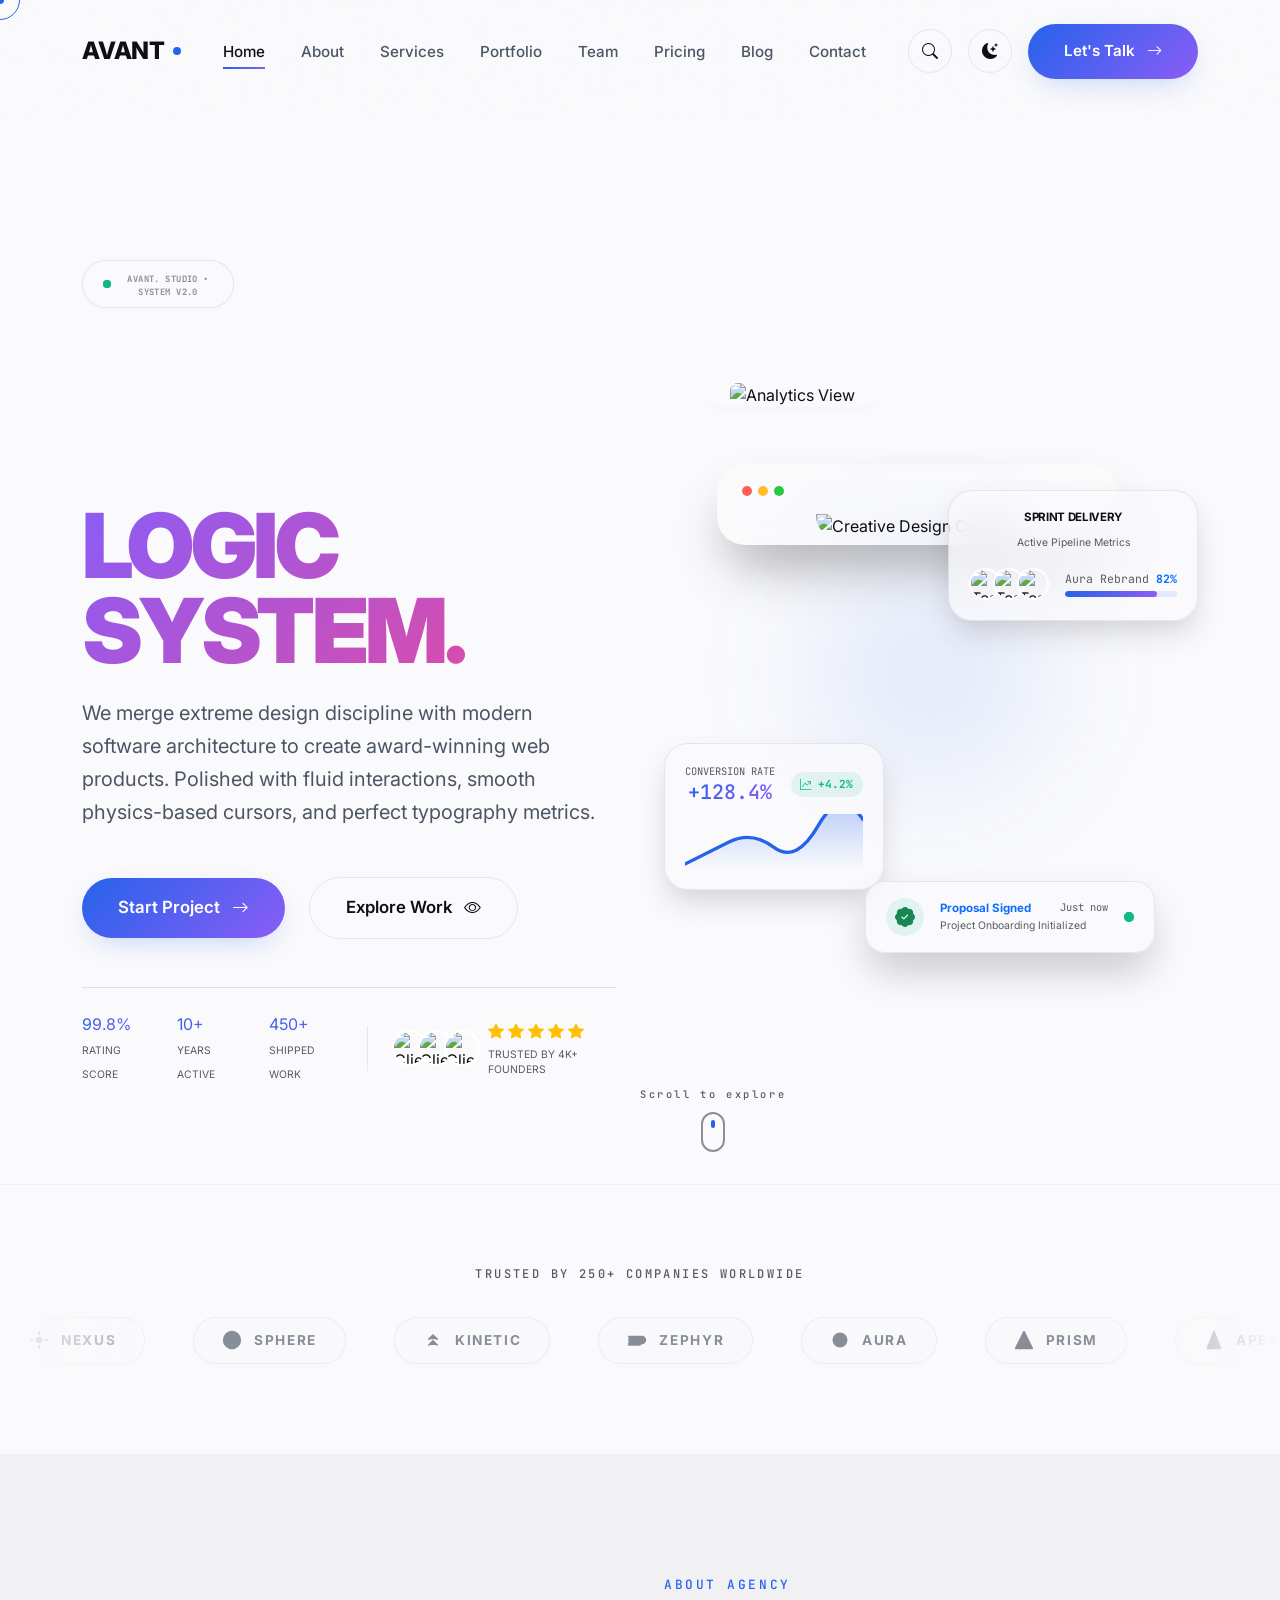
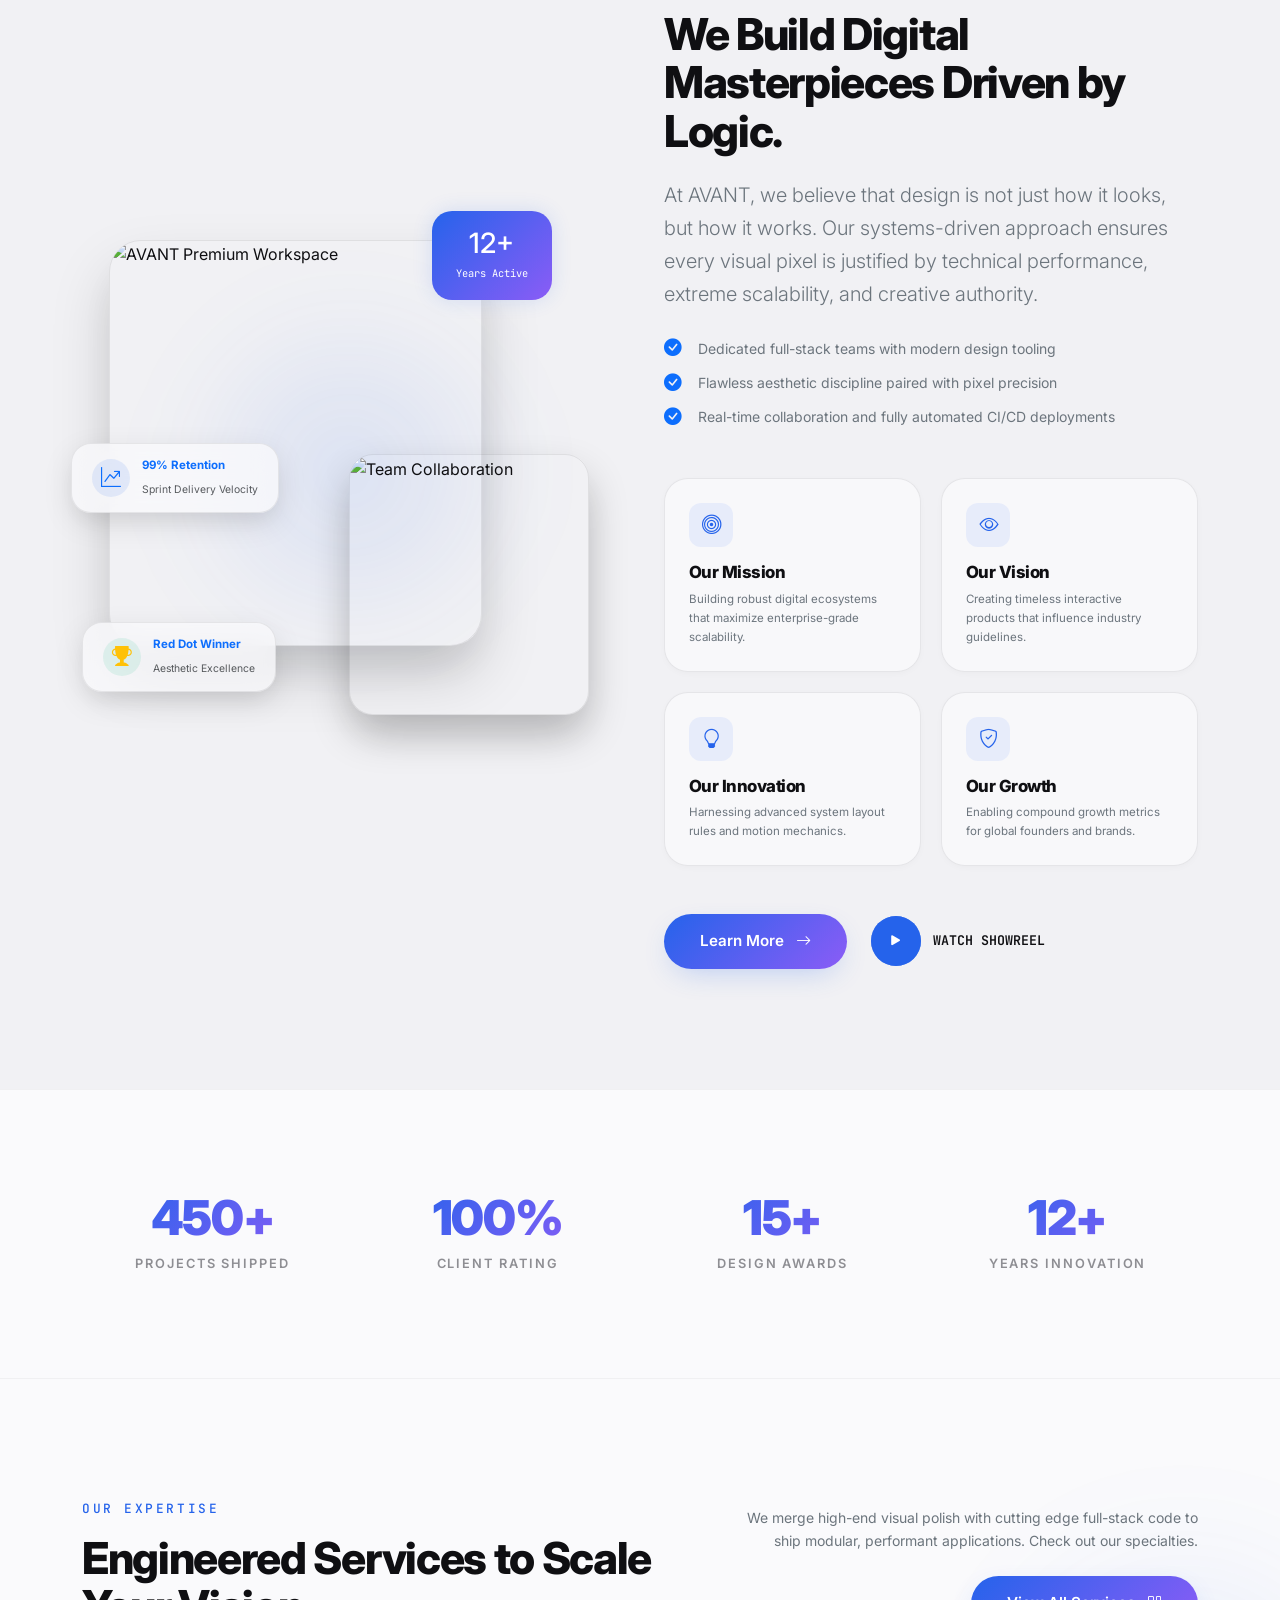
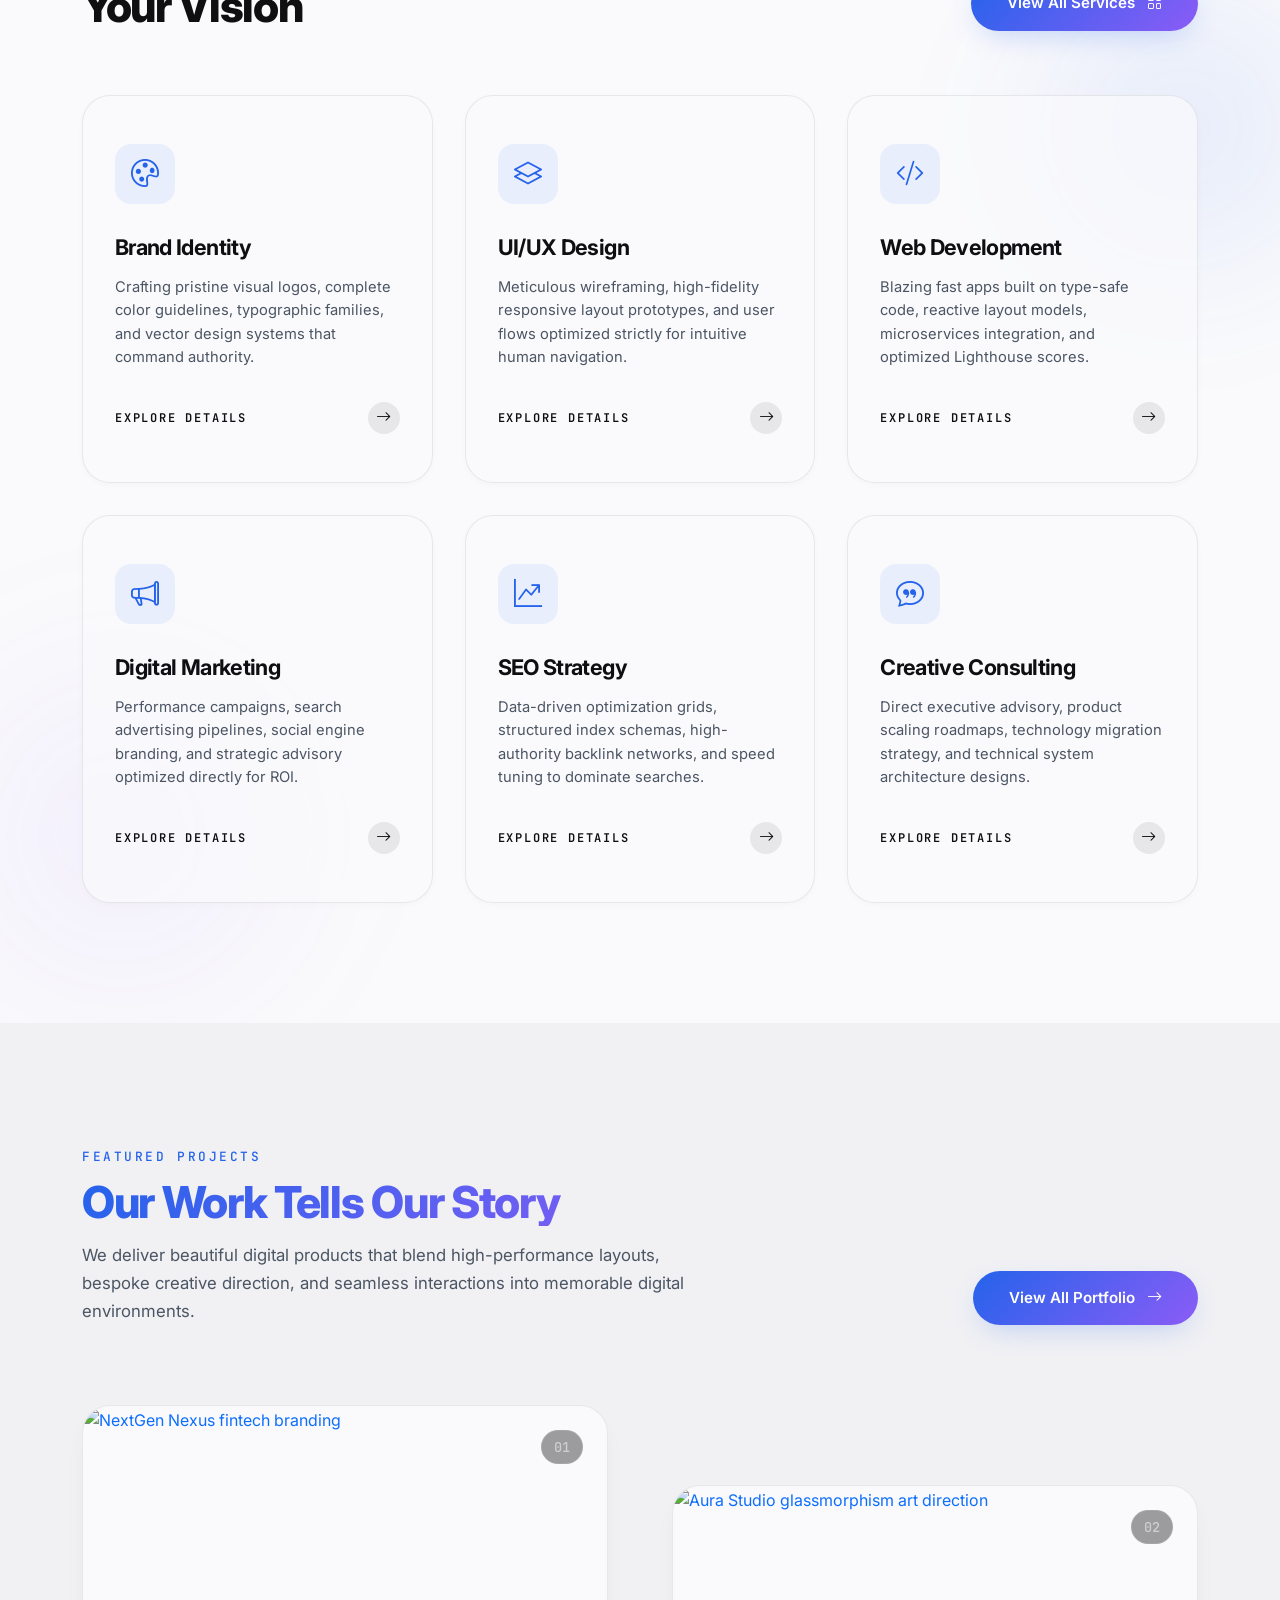
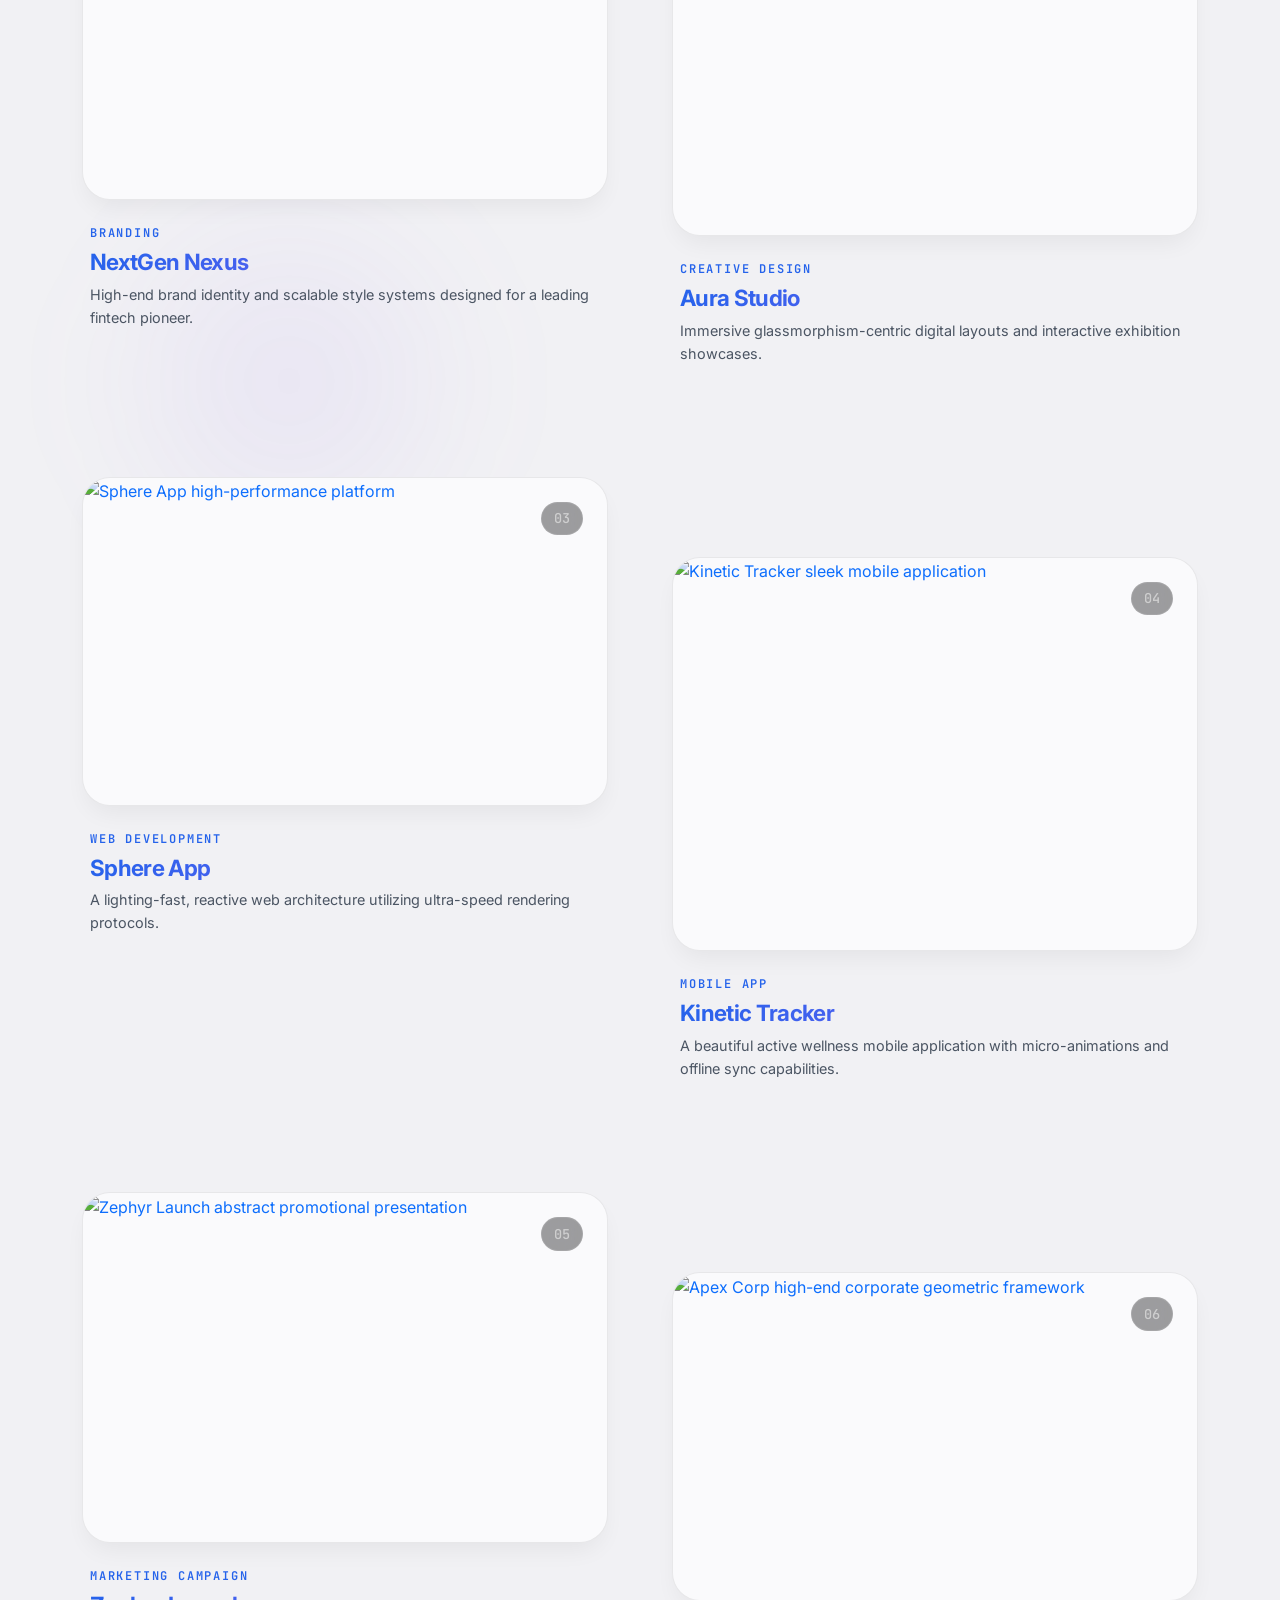
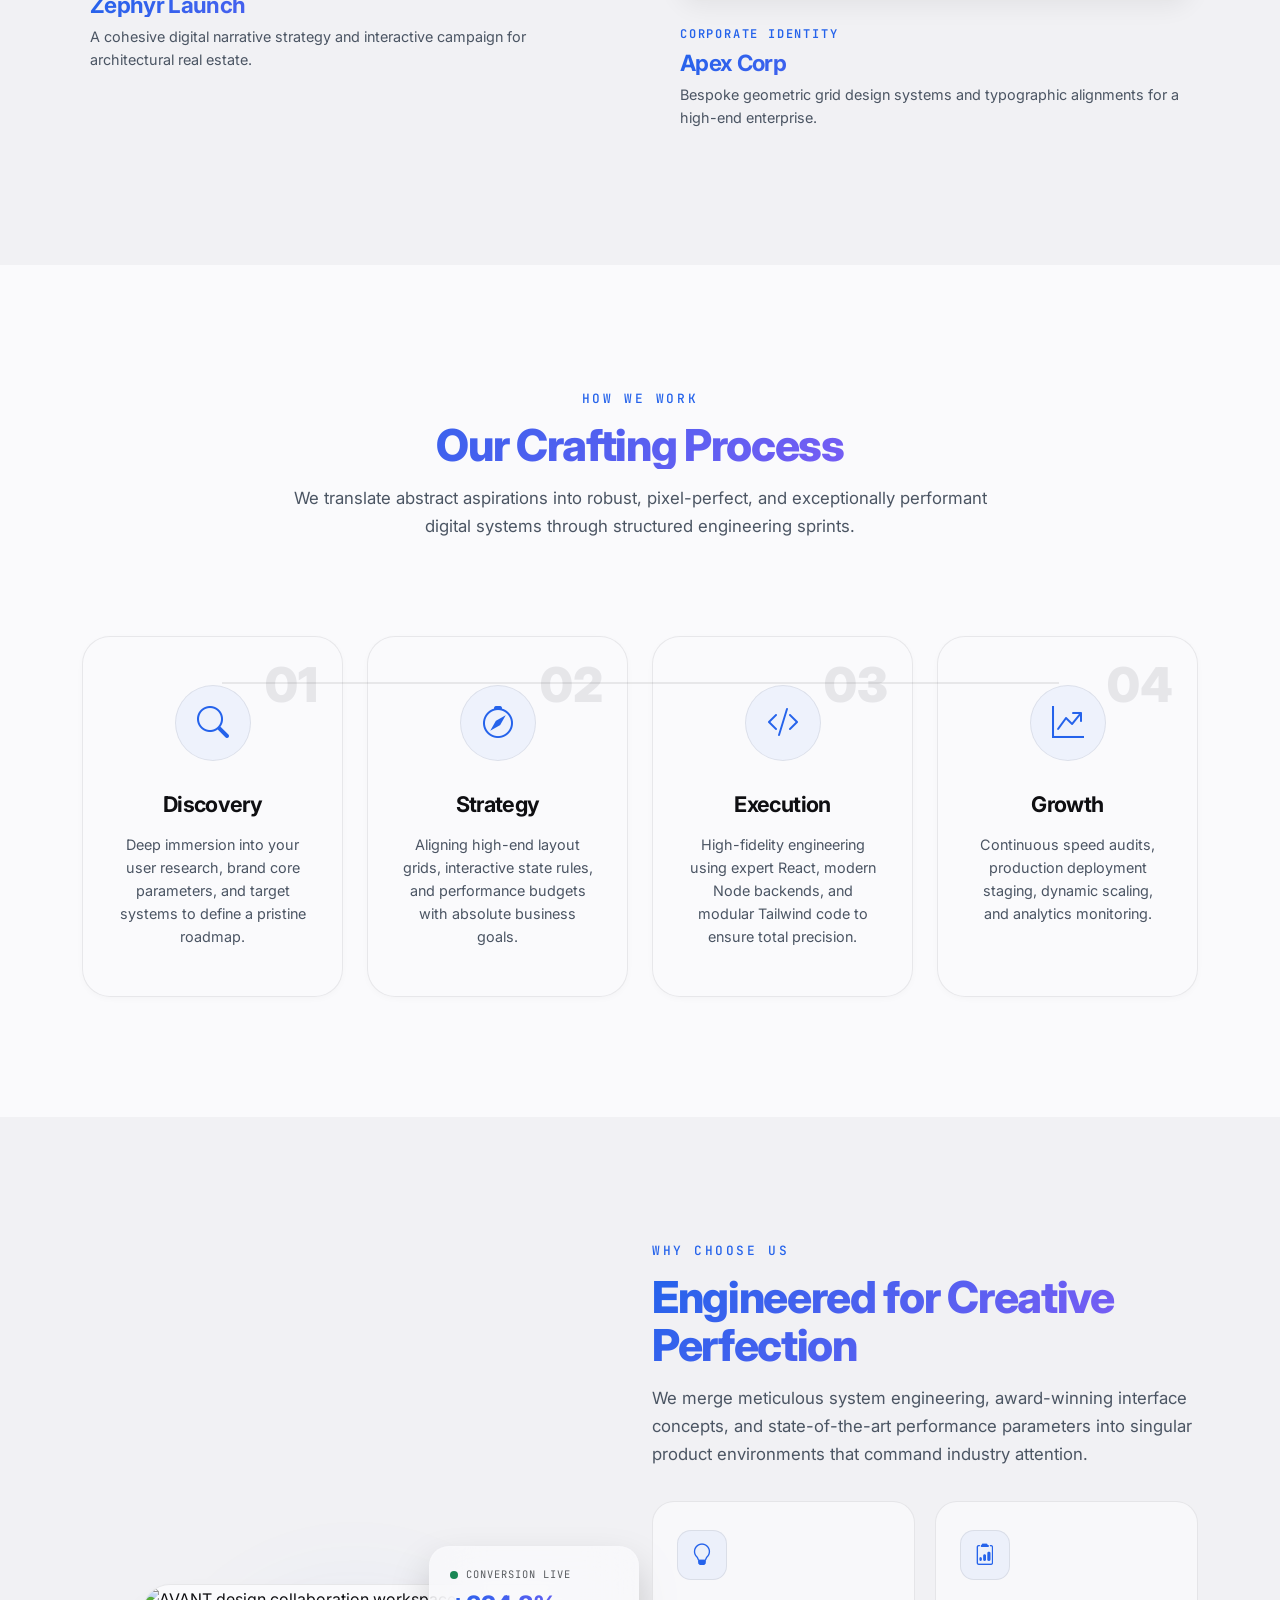
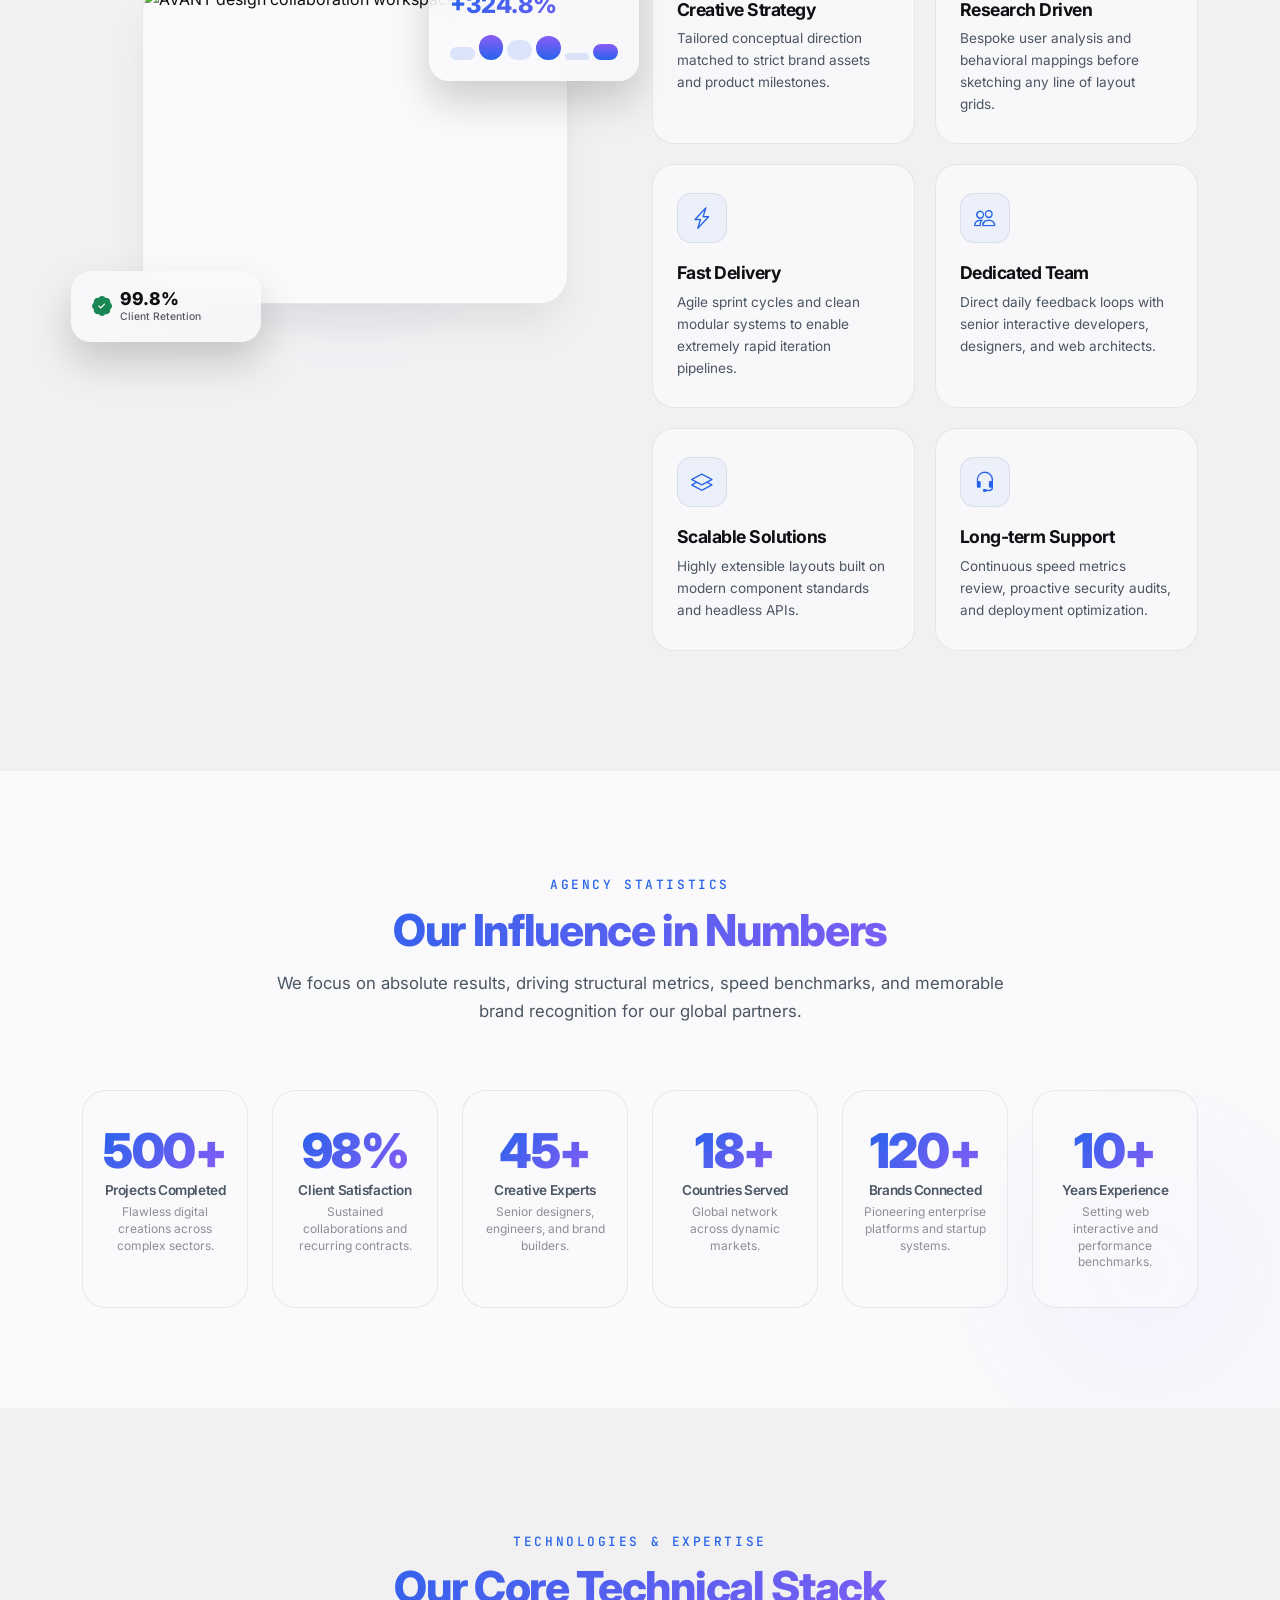
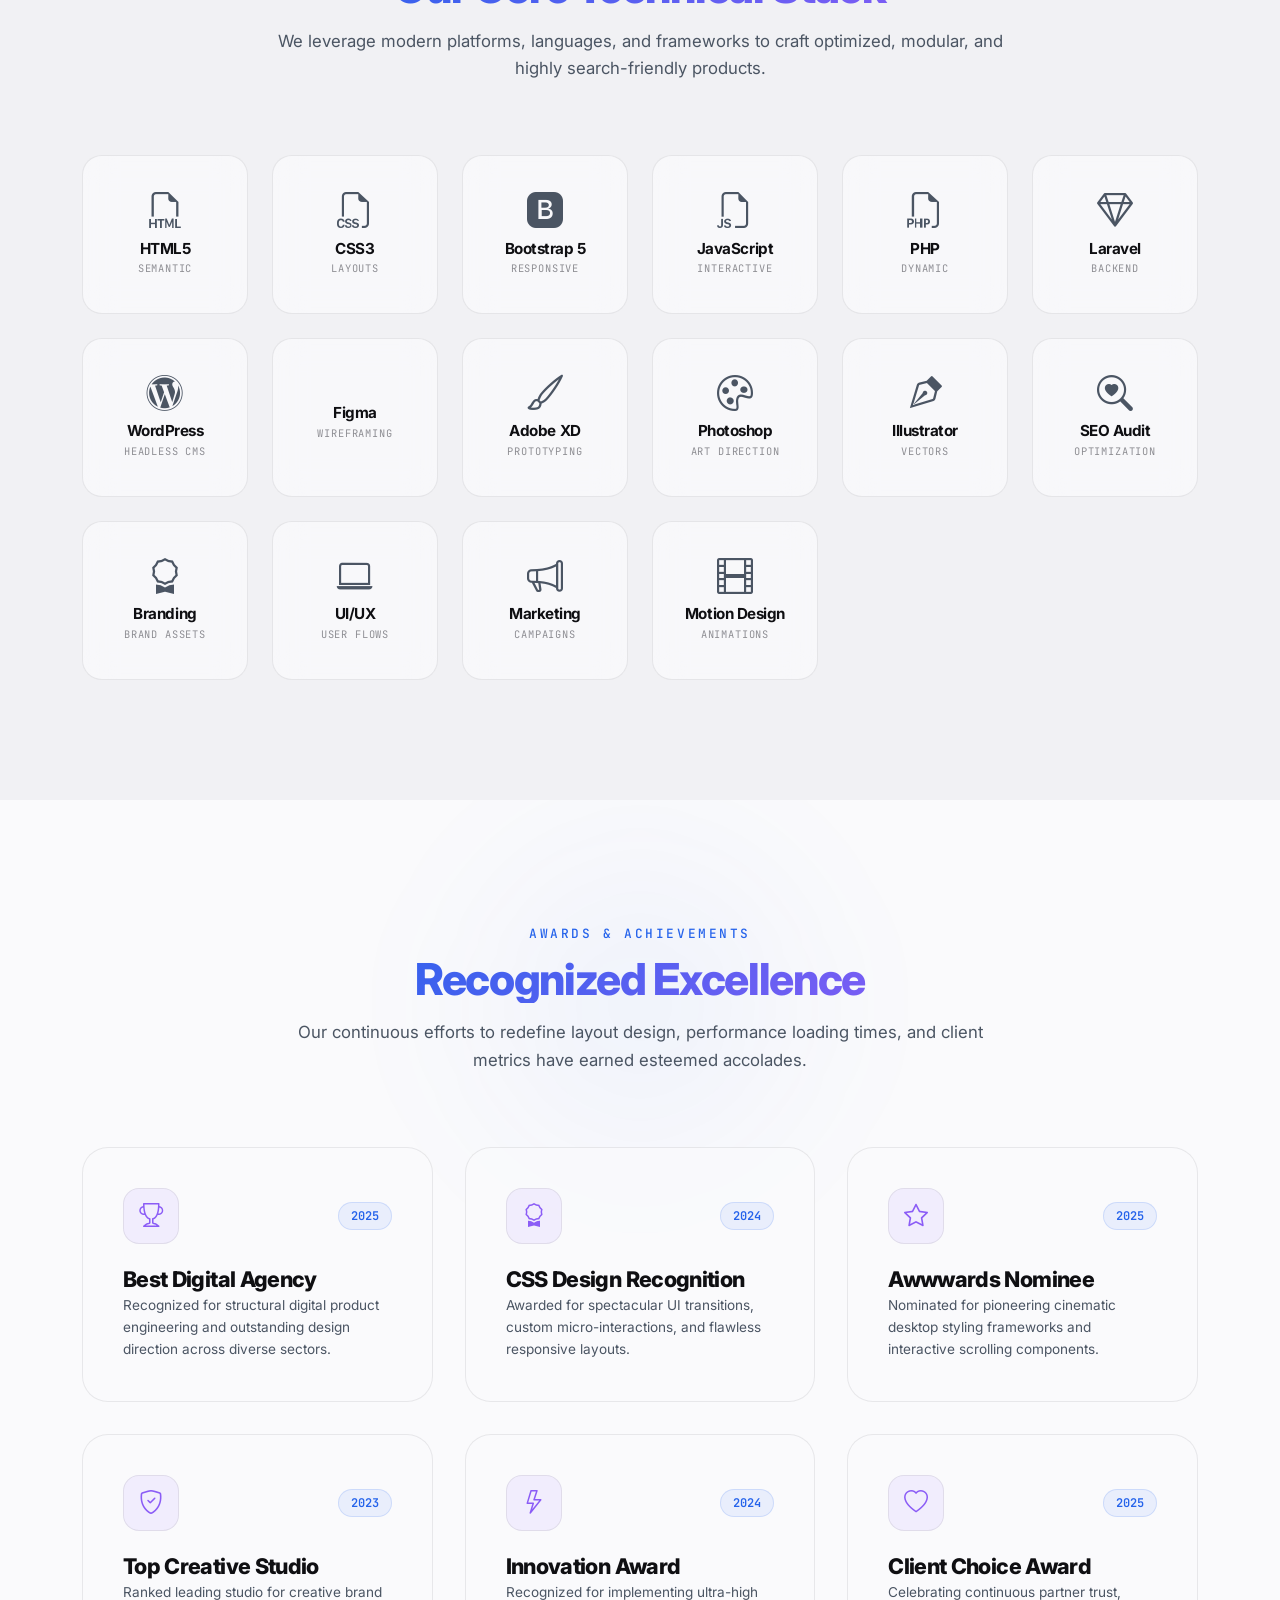
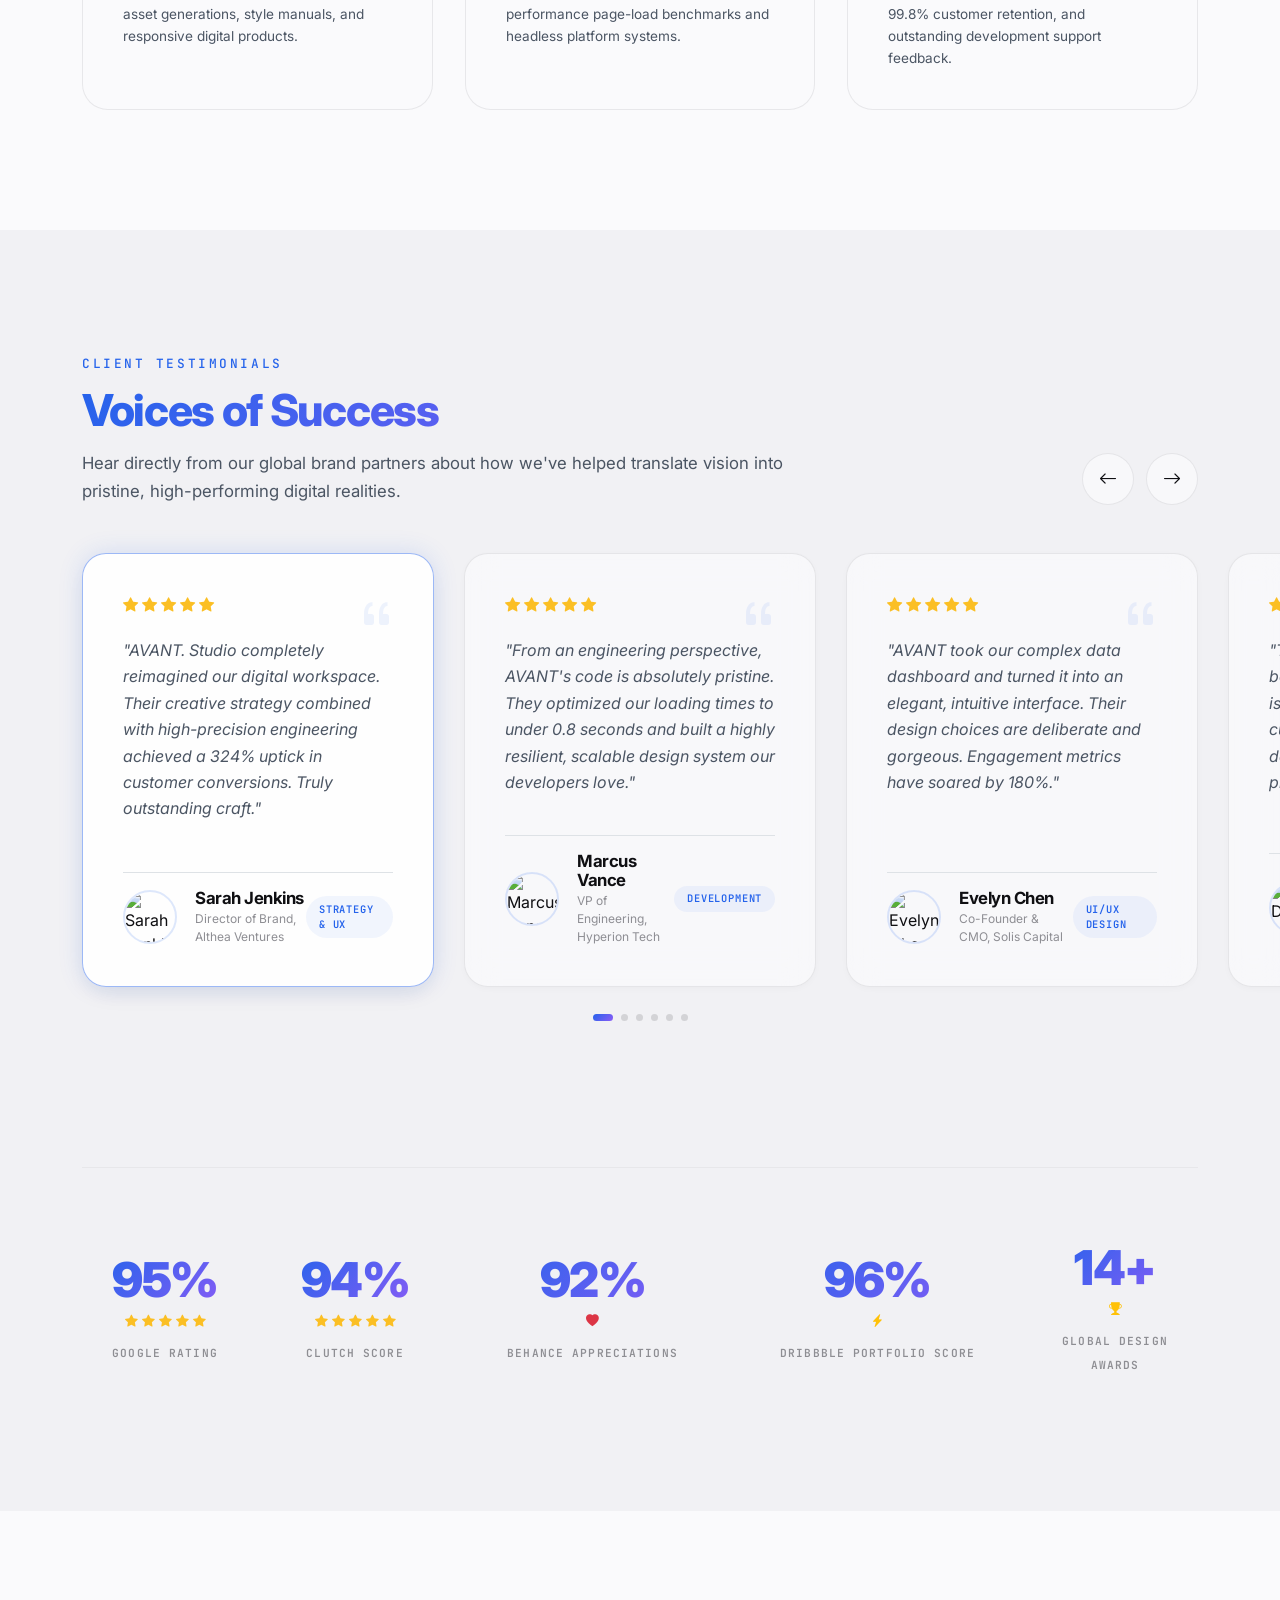
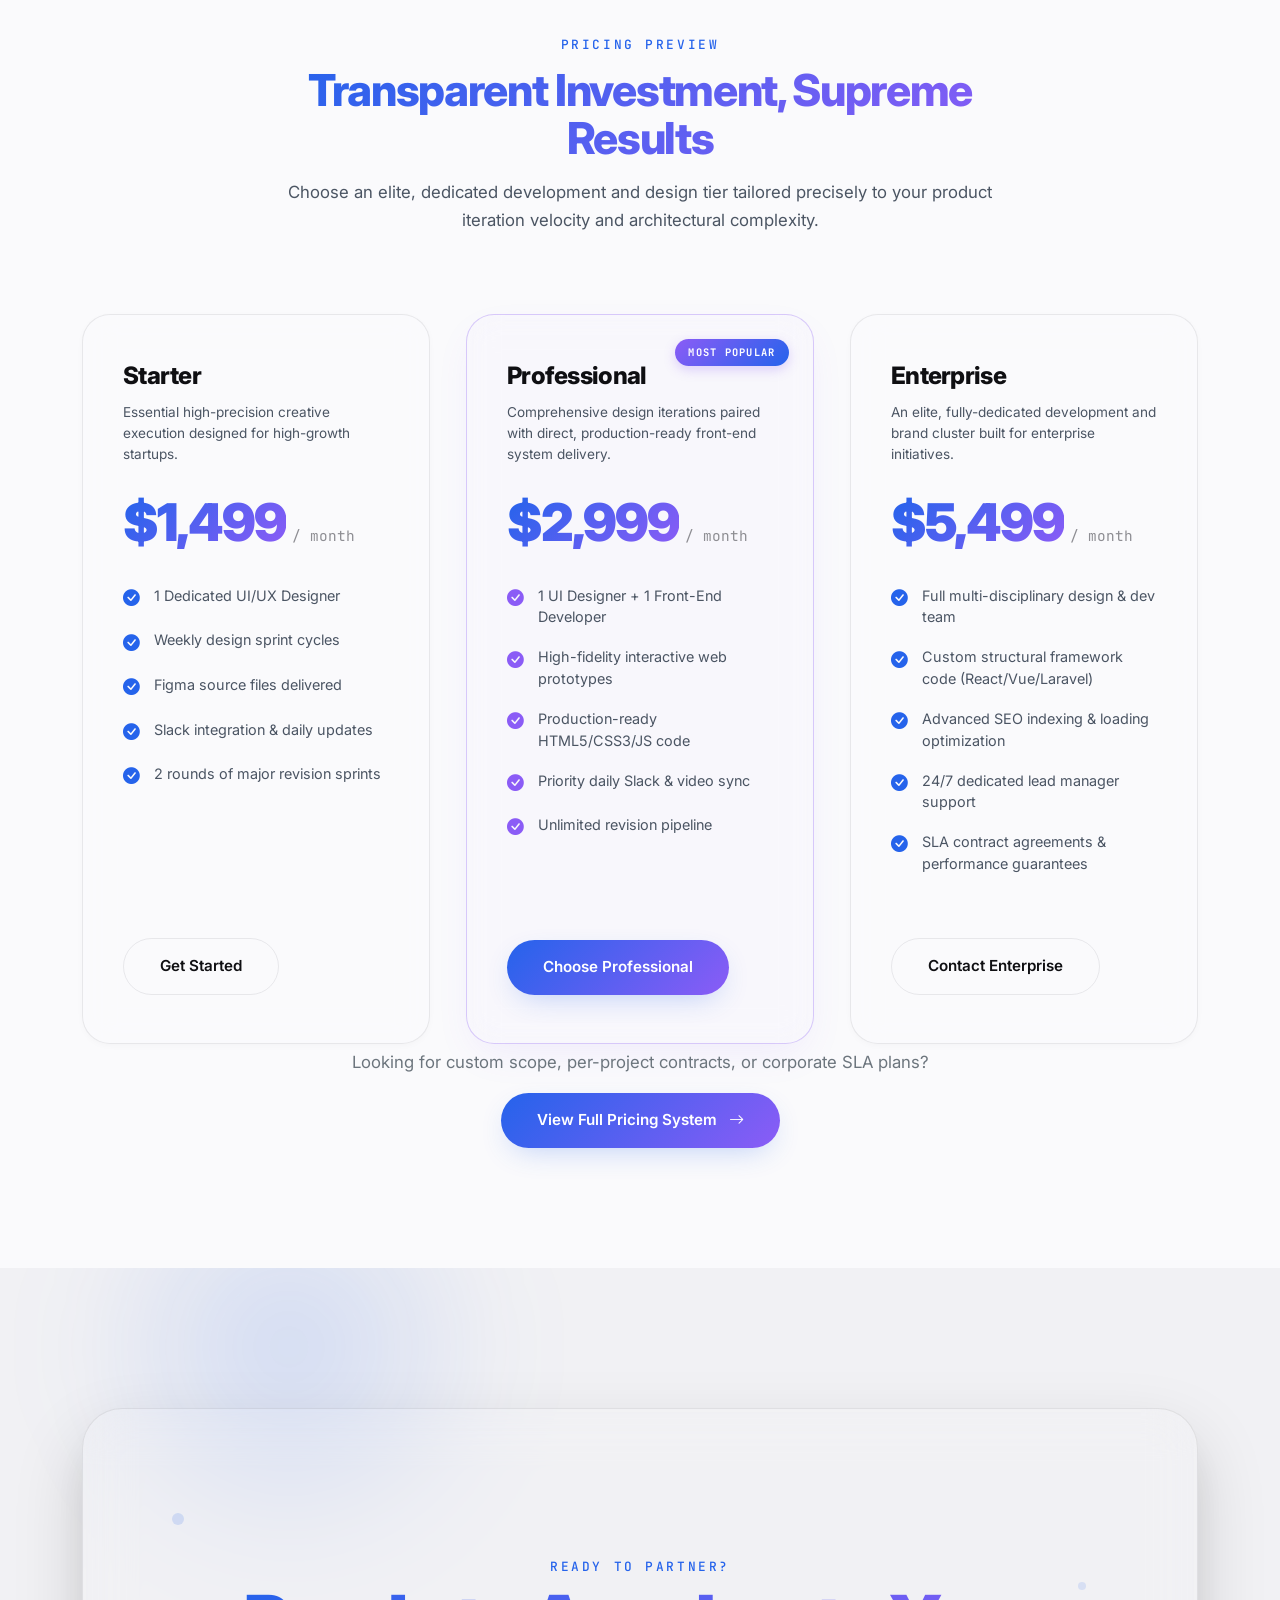
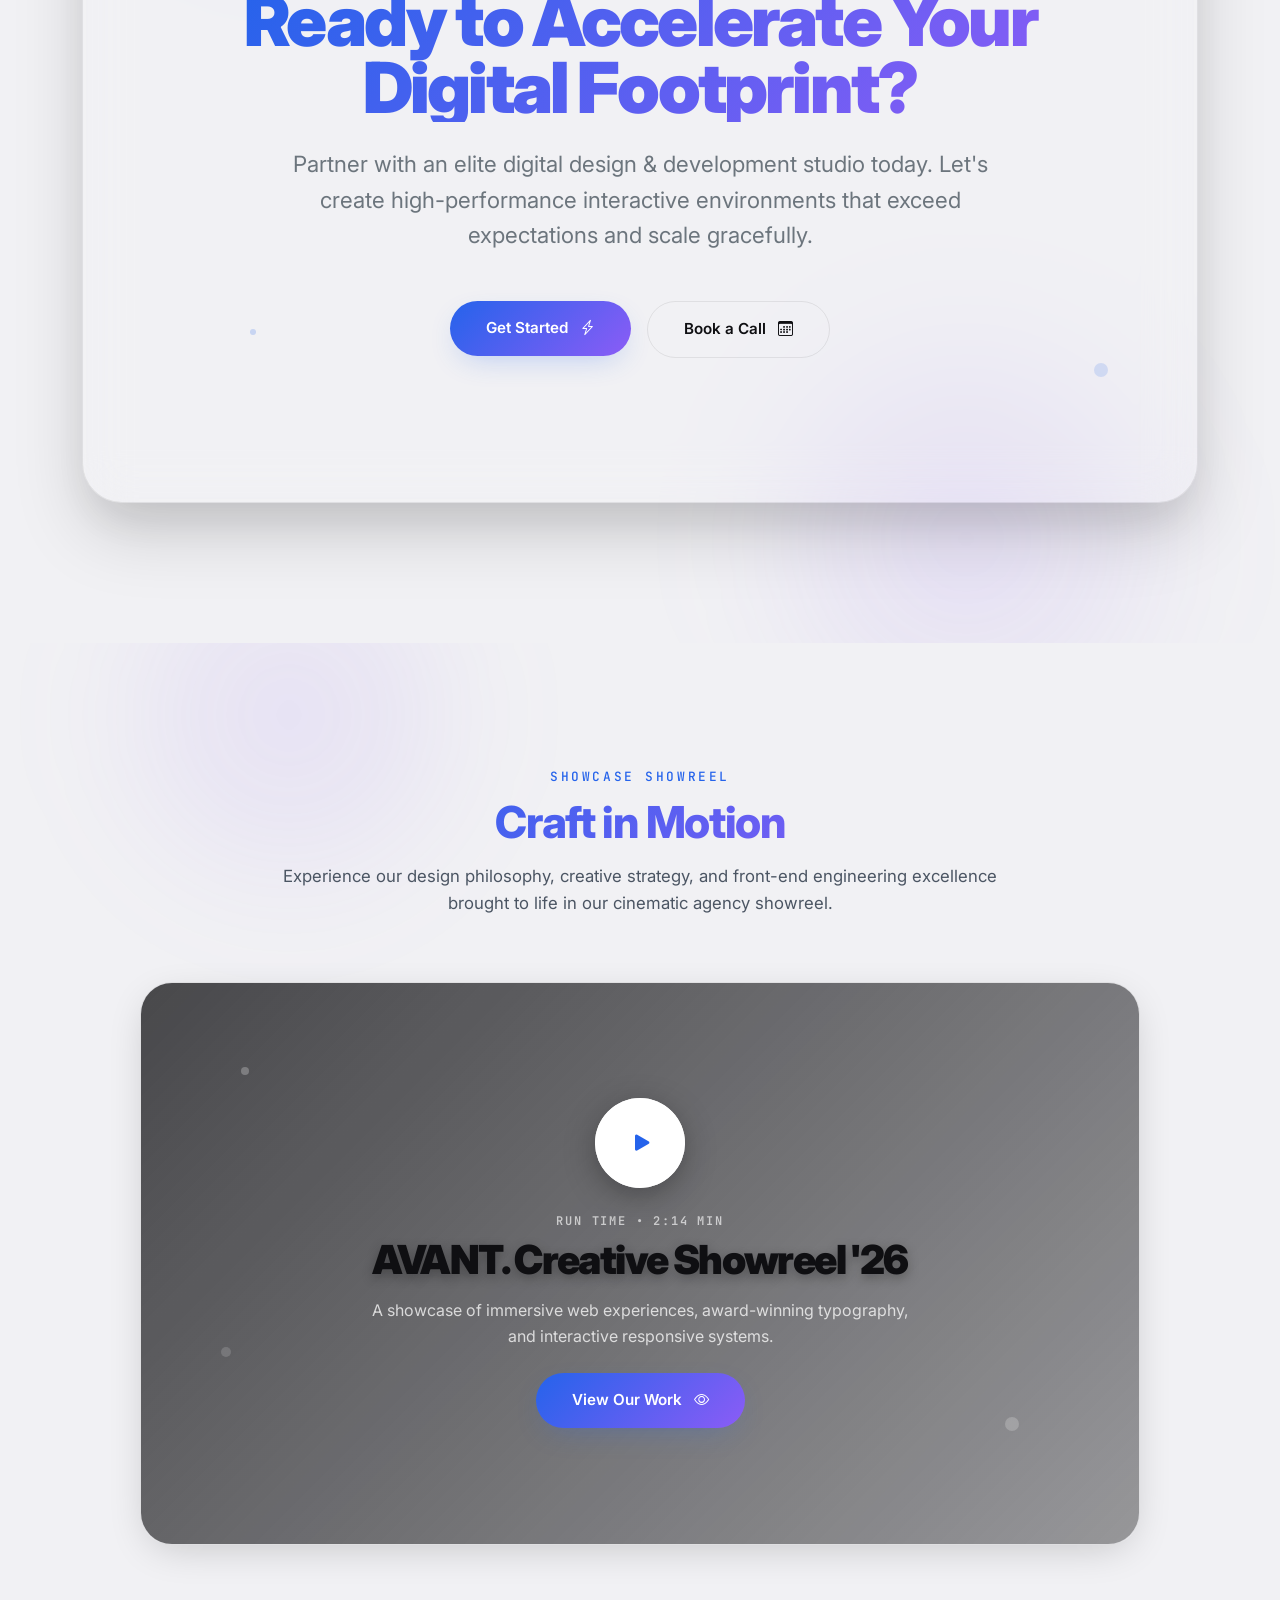
==== index.html @ ec385037 "digital agency project initialized" ====
<!DOCTYPE html>
<html lang="en">
<head>
  <meta charset="UTF-8">
  <meta name="viewport" content="width=device-width, initial-scale=1.0">
  
  <!-- Primary SEO Meta Tags -->
  <title>AVANT. Studio | World-Class Premium Digital Agency</title>
  <meta name="description" content="AVANT. Studio is an elite creative design and performance-focused digital engineering agency crafting immersive high-end web experiences, bespoke typography, and modular brand systems.">
  <meta name="keywords" content="digital agency, creative studio, premium web design, interactive systems, custom portfolio, web design trends, UX, UI, front-end engineering, React, Vite">
  <meta name="author" content="AVANT. Studio">
  <meta name="robots" content="index, follow">
  
  <!-- Open Graph / Facebook Meta Tags -->
  <meta property="og:type" content="website">
  <meta property="og:url" content="index.html">
  <meta property="og:title" content="AVANT. Studio | World-Class Premium Digital Agency">
  <meta property="og:description" content="Elite creative design and high-performance digital engineering agency crafting award-winning web experiences.">
  <meta property="og:image" content="https://images.unsplash.com/photo-1542744094-3a31f103e35f?auto=format&fit=crop&w=1200&h=630&q=80">

  <!-- Twitter Card Meta Tags -->
  <meta name="twitter:card" content="summary_large_image">
  <meta name="twitter:url" content="index.html">
  <meta name="twitter:title" content="AVANT. Studio | World-Class Premium Digital Agency">
  <meta name="twitter:description" content="Elite creative design and high-performance digital engineering agency crafting award-winning web experiences.">
  <meta name="twitter:image" content="https://images.unsplash.com/photo-1542744094-3a31f103e35f?auto=format&fit=crop&w=1200&h=630&q=80">
  
  <!-- CSS CDNs -->
  <link href="https://cdn.jsdelivr.net/npm/bootstrap@5.3.3/dist/css/bootstrap.min.css" rel="stylesheet" integrity="sha384-QWTKZyjpPEjISv5WaRU9OFeRpok6YctnYmDr5pNlyT2bRjXh0JMhjY6hW+ALEwIH" crossorigin="anonymous">
  <link rel="stylesheet" href="https://cdn.jsdelivr.net/npm/bootstrap-icons@1.11.3/font/bootstrap-icons.min.css">
  <link href="https://cdn.jsdelivr.net/npm/aos@2.3.4/dist/aos.css" rel="stylesheet">
  <link rel="stylesheet" href="https://cdn.jsdelivr.net/npm/swiper@11/swiper-bundle.min.css" />
  
  <!-- Custom Core Styles -->
  <link rel="stylesheet" href="/assets/css/style.css">
  <link rel="stylesheet" href="/assets/css/responsive.css">

  <!-- No-Flicker Inline Theme Script -->
  <script>
    (function () {
      const savedTheme = localStorage.getItem("agency-theme");
      const prefersDark = window.matchMedia("(prefers-color-scheme: dark)").matches;
      document.documentElement.setAttribute("data-theme", savedTheme || (prefersDark ? "dark" : "light"));
    })();
  </script>
</head>
<body>

  <!-- Elegant Page Loader (Transitions smoothly on window.load) -->
  <div class="page-loader-wrapper" id="page-loader">
    <div class="page-loader-inner">
      <div class="page-loader-logo">AVANT<span class="logo-dot"></span></div>
      <div class="page-loader-bar">
        <div class="page-loader-progress"></div>
      </div>
    </div>
  </div>

  <!-- ===================================================================
       SHARED HEADER & STICKY NAVIGATION
       =================================================================== -->
  <header class="main-header">
    <div class="container d-flex align-items-center justify-content-between">
      <!-- Premium Logo -->
      <a href="index.html" class="logo-link">
        AVANT<span class="logo-dot"></span>
      </a>

      <!-- Desktop Navigation Menu (Real HTML Paths, No Hashtags) -->
      <nav class="d-none d-lg-block">
        <ul class="nav-links-container">
          <li><a href="index.html" class="nav-link-item active">Home</a></li>
          <li><a href="about.html" class="nav-link-item">About</a></li>
          <li><a href="services.html" class="nav-link-item">Services</a></li>
          <li><a href="portfolio.html" class="nav-link-item">Portfolio</a></li>
          <li><a href="team.html" class="nav-link-item">Team</a></li>
          <li><a href="pricing.html" class="nav-link-item">Pricing</a></li>
          <li><a href="blog.html" class="nav-link-item">Blog</a></li>
          <li><a href="contact.html" class="nav-link-item">Contact</a></li>
        </ul>
      </nav>

      <!-- Desktop Header Actions -->
      <div class="d-flex align-items-center gap-3">
        <!-- Search Trigger Button -->
        <div class="magnetic-wrap">
          <button class="search-trigger-btn search-trigger" aria-label="Open search bar">
            <i class="bi bi-search"></i>
          </button>
        </div>

        <!-- Theme Toggle (Magnetic) -->
        <div class="magnetic-wrap">
          <button class="theme-toggle-btn" aria-label="Toggle theme mode">
            <!-- Sun Icon (shows in Dark Mode) -->
            <i class="bi bi-sun-fill theme-toggle-icon theme-toggle-icon-sun"></i>
            <!-- Moon Icon (shows in Light Mode) -->
            <i class="bi bi-moon-stars-fill theme-toggle-icon theme-toggle-icon-moon"></i>
          </button>
        </div>

        <!-- Get In Touch CTA -->
        <a href="contact.html" class="btn-premium btn-premium-solid header-action-btn d-none d-sm-inline-flex">
          Let's Talk <i class="bi bi-arrow-right"></i>
        </a>

        <!-- Mobile Burger Trigger (Animated Hamburger) -->
        <button class="mobile-nav-toggle hamburger-btn" aria-label="Toggle mobile menu">
          <span class="hamburger-box">
            <span class="hamburger-inner"></span>
          </span>
        </button>
      </div>
    </div>
  </header>

  <!-- ===================================================================
       MOBILE OVERLAY NAV DRAWER
       =================================================================== -->
  <div class="drawer-overlay"></div>
  <div class="mobile-drawer">
    <button class="mobile-drawer-close" aria-label="Close mobile menu">
      <i class="bi bi-x-lg"></i>
    </button>
    <div class="mobile-drawer-nav">
      <a href="index.html" class="mobile-drawer-nav-link active">Home</a>
      <a href="about.html" class="mobile-drawer-nav-link">About</a>
      <a href="services.html" class="mobile-drawer-nav-link">Services</a>
      <a href="portfolio.html" class="mobile-drawer-nav-link">Portfolio</a>
      <a href="team.html" class="mobile-drawer-nav-link">Team</a>
      <a href="pricing.html" class="mobile-drawer-nav-link">Pricing</a>
      <a href="blog.html" class="mobile-drawer-nav-link">Blog</a>
      <a href="contact.html" class="mobile-drawer-nav-link">Contact</a>
    </div>
    <div class="mobile-drawer-footer">
      <p class="mb-3 small">Let's build something exceptional together.</p>
      <a href="contact.html" class="btn-premium btn-premium-solid w-100 py-3 text-center d-block">
        Let's Talk <i class="bi bi-arrow-right"></i>
      </a>
    </div>
  </div>

  <!-- ===================================================================
       PAGE CONTENT SHELL & BACKGROUND DECORATIVE ELEMENTS
       =================================================================== -->
  <div class="page-shell-wrapper">
    <!-- Alive Background Composition -->
    <div class="ambient-bg-lights">
      <div class="floating-blob blob-1"></div>
      <div class="floating-blob blob-2"></div>
      <div class="floating-blob blob-3"></div>
      <!-- Premium Grid Pattern -->
      <div class="grid-pattern"></div>
      <!-- High-end Noise Texture Overlay -->
      <div class="noise-overlay"></div>
    </div>

    <!-- World-Class Creative Agency Hero -->
    <section class="hero-premium-section" data-parallax-container>
      <div class="container">
        <div class="row align-items-center g-5">
          <!-- Left Column: Rich Text Content & Trust Stats -->
          <div class="col-lg-6 text-start">
            <!-- Animated Badge -->
            <div class="badge-premium mb-4" data-aos="fade-down" data-aos-duration="1000">
              <span class="badge-pulse"></span>
              <span class="badge-text font-mono">AVANT. STUDIO &bull; SYSTEM v2.0</span>
            </div>

            <!-- Creative Heading Reveal (Word-by-word style) -->
            <h1 class="h1-hero text-gradient-primary mb-4" data-aos="fade-up" data-aos-duration="1000" data-aos-delay="100">
              <span class="reveal-word reveal-word-delay-1">CREATIVE</span><br>
              <span class="reveal-word reveal-word-delay-2">DIGITAL.</span><br>
              <span class="reveal-word reveal-word-delay-3 text-gradient-alt">LOGIC SYSTEM.</span>
            </h1>

            <!-- Supporting Paragraph -->
            <p class="lead-hero mb-5" data-aos="fade-up" data-aos-duration="1000" data-aos-delay="300">
              We merge extreme design discipline with modern software architecture to create award-winning web products. Polished with fluid interactions, smooth physics-based cursors, and perfect typography metrics.
            </p>

            <!-- Buttons Action Group -->
            <div class="d-flex flex-wrap align-items-center gap-4" data-aos="fade-up" data-aos-duration="1000" data-aos-delay="400">
              <div class="magnetic-wrap">
                <a href="contact.html" class="btn-premium btn-premium-solid btn-hero-cta">
                  Start Project <span class="btn-arrow-wrap"><i class="bi bi-arrow-right"></i></span>
                </a>
              </div>
              <div class="magnetic-wrap">
                <a href="portfolio.html" class="btn-premium btn-premium-outline btn-hero-cta">
                  Explore Work <i class="bi bi-eye"></i>
                </a>
              </div>
            </div>

            <!-- Small Trust Indicators (Client rating, Years of experience, Project count) -->
            <div class="hero-trust-indicators d-flex align-items-center gap-4 mt-5 pt-4 border-top border-color-light" data-aos="fade-up" data-aos-duration="1000" data-aos-delay="500">
              <div class="trust-stat">
                <span class="stat-num text-gradient-primary font-display font-weight-bold d-block">99.8%</span>
                <span class="stat-lbl text-muted text-3xs text-uppercase tracking-wider">Rating Score</span>
              </div>
              <div class="trust-stat">
                <span class="stat-num text-gradient-primary font-display font-weight-bold d-block">10+</span>
                <span class="stat-lbl text-muted text-3xs text-uppercase tracking-wider">Years Active</span>
              </div>
              <div class="trust-stat">
                <span class="stat-num text-gradient-primary font-display font-weight-bold d-block">450+</span>
                <span class="stat-lbl text-muted text-3xs text-uppercase tracking-wider">Shipped Work</span>
              </div>
              <div class="trust-divider d-none d-sm-block"></div>
              <div class="trust-avatars d-none d-sm-flex align-items-center gap-2">
                <div class="avatar-stack">
                  <img src="https://images.unsplash.com/photo-1534528741775-53994a69daeb?auto=format&fit=crop&w=100&q=80" alt="Client 1" referrerPolicy="no-referrer">
                  <img src="https://images.unsplash.com/photo-1507003211169-0a1dd7228f2d?auto=format&fit=crop&w=100&q=80" alt="Client 2" referrerPolicy="no-referrer">
                  <img src="https://images.unsplash.com/photo-1494790108377-be9c29b29330?auto=format&fit=crop&w=100&q=80" alt="Client 3" referrerPolicy="no-referrer">
                </div>
                <div>
                  <div class="rating-stars text-warning text-xs mb-1">
                    <i class="bi bi-star-fill"></i>
                    <i class="bi bi-star-fill"></i>
                    <i class="bi bi-star-fill"></i>
                    <i class="bi bi-star-fill"></i>
                    <i class="bi bi-star-fill"></i>
                  </div>
                  <span class="text-3xs text-muted d-block text-uppercase tracking-wider">Trusted by 4k+ Founders</span>
                </div>
              </div>
            </div>
          </div>

          <!-- Right Column: Interactive Layered Composition -->
          <div class="col-lg-6 text-center">
            <div class="hero-image-composition" data-parallax-factor="0.01">
              <div class="composition-glow"></div>
              <div class="layered-container">
                <!-- Mini Dashboard Image (Background Layer) -->
                <div class="layer-item floating-card-dashboard" data-parallax-factor="-0.03" data-aos="zoom-in" data-aos-delay="200" data-aos-duration="1200">
                  <img src="https://images.unsplash.com/photo-1551288049-bebda4e38f71?auto=format&fit=crop&w=350&q=80" alt="Analytics View" class="img-fluid rounded-3" referrerPolicy="no-referrer">
                </div>

                <!-- Main Focus Card with Browser Window Frame -->
                <div class="layer-item main-concept-card" data-tilt data-parallax-factor="-0.015" data-aos="zoom-in" data-aos-delay="100" data-aos-duration="1200">
                  <div class="card-glass-frame">
                    <div class="frame-header">
                      <span class="dot red"></span>
                      <span class="dot yellow"></span>
                      <span class="dot green"></span>
                      <span class="frame-title font-mono">avant_studio_v2.0</span>
                    </div>
                    <img src="https://images.unsplash.com/photo-1618005182384-a83a8bd57fbe?auto=format&fit=crop&w=800&q=80" alt="Creative Design Concept" class="img-fluid" referrerPolicy="no-referrer">
                  </div>
                </div>

                <!-- Conversion Rate Growth Widget (Glass Layer) -->
                <div class="layer-item floating-card-growth font-mono" data-parallax-factor="0.03" data-aos="fade-up" data-aos-delay="300" data-aos-duration="1000">
                  <div class="d-flex align-items-center justify-content-between mb-2">
                    <div>
                      <span class="text-muted d-block text-uppercase tracking-wider" style="font-size: 0.65rem;">Conversion Rate</span>
                      <span class="h5 mb-0 font-display font-weight-bold text-gradient-primary">+128.4%</span>
                    </div>
                    <div class="badge-growth-status font-sans">
                      <i class="bi bi-graph-up-arrow"></i> +4.2%
                    </div>
                  </div>
                  <!-- Inline Animated SVG Chart line -->
                  <svg class="growth-mini-chart" viewBox="0 0 160 50">
                    <defs>
                      <linearGradient id="chart-grad" x1="0" y1="0" x2="0" y2="1">
                        <stop offset="0%" stop-color="var(--accent-primary)" stop-opacity="0.3"></stop>
                        <stop offset="100%" stop-color="var(--accent-primary)" stop-opacity="0"></stop>
                      </linearGradient>
                    </defs>
                    <path d="M0,45 Q20,35 40,25 T80,30 T120,10 T160,5" fill="none" stroke="var(--accent-primary)" stroke-width="3" stroke-linecap="round" class="path-animate"></path>
                    <path d="M0,45 Q20,35 40,25 T80,30 T120,10 T160,5 L160,50 L0,50 Z" fill="url(#chart-grad)"></path>
                  </svg>
                </div>

                <!-- Active Sprint Delivery Project Widget (Glass Layer) -->
                <div class="layer-item floating-card-projects" data-parallax-factor="-0.035" data-aos="fade-left" data-aos-delay="400" data-aos-duration="1000">
                  <div class="mb-3">
                    <h6 class="font-display mb-1 text-uppercase tracking-wider" style="font-size: 0.72rem; font-weight: 700;">Sprint Delivery</h6>
                    <span class="text-muted text-3xs">Active Pipeline Metrics</span>
                  </div>
                  <div class="project-item d-flex align-items-center gap-3">
                    <div class="project-avatar-group">
                      <img src="https://images.unsplash.com/photo-1544005313-94ddf0286df2?auto=format&fit=crop&w=100&q=80" alt="Team member" referrerPolicy="no-referrer">
                      <img src="https://images.unsplash.com/photo-1506794778202-cad84cf45f1d?auto=format&fit=crop&w=100&q=80" alt="Team member" referrerPolicy="no-referrer">
                      <img src="https://images.unsplash.com/photo-1534528741775-53994a69daeb?auto=format&fit=crop&w=100&q=80" alt="Team member" referrerPolicy="no-referrer">
                    </div>
                    <div class="flex-grow-1">
                      <div class="d-flex justify-content-between text-2xs mb-1 font-mono">
                        <span class="text-muted">Aura Rebrand</span>
                        <span class="text-primary fw-bold">82%</span>
                      </div>
                      <div class="progress-bar-container">
                        <div class="progress-bar-fill" style="width: 82%;"></div>
                      </div>
                    </div>
                  </div>
                </div>

                <!-- Notification Approved Alert Card (Glass Layer) -->
                <div class="layer-item floating-card-notification" data-parallax-factor="0.04" data-aos="fade-right" data-aos-delay="500" data-aos-duration="1000">
                  <div class="d-flex align-items-center justify-content-between gap-3">
                    <div class="noti-icon-container">
                      <i class="bi bi-patch-check-fill text-success"></i>
                    </div>
                    <div class="flex-grow-1 text-start">
                      <div class="d-flex justify-content-between mb-0.5">
                        <span class="fw-bold text-2xs text-primary">Proposal Signed</span>
                        <span class="text-muted text-3xs font-mono">Just now</span>
                      </div>
                      <p class="text-muted text-3xs mb-0">Project Onboarding Initialized</p>
                    </div>
                    <div class="pulse-dot-green"></div>
                  </div>
                </div>
              </div>
            </div>
          </div>
        </div>
      </div>

      <!-- Animated Scroll Down Indicator -->
      <div class="scroll-indicator" data-aos="fade-up" data-aos-duration="1000" data-aos-delay="750">
        <span class="scroll-label font-mono uppercase tracking-widest text-muted">Scroll to explore</span>
        <div class="scroll-mouse">
          <div class="scroll-wheel"></div>
        </div>
      </div>
    </section>

    <!-- ===================================================================
         SECTION 01: TRUSTED BY GLOBAL BRANDS (Marquee)
         =================================================================== -->
    <section class="client-logos-section">
      <div class="container text-center mb-4" data-aos="fade-down" data-aos-duration="1000">
        <span class="text-kicker text-uppercase tracking-wider font-mono text-muted mb-2 d-block" style="font-size: 0.75rem;">Trusted by 250+ companies worldwide</span>
      </div>
      <div class="marquee-wrapper">
        <!-- Track 1 -->
        <div class="marquee-track">
          <!-- Logo 1: NEXUS -->
          <div class="marquee-logo-card">
            <svg viewBox="0 0 24 24" fill="none" stroke="currentColor" stroke-width="2" stroke-linecap="round" stroke-linejoin="round"><circle cx="12" cy="12" r="3"></circle><path d="M12 2v3M12 19v3M2 12h3M19 12h3"></path></svg>
            <span>NEXUS</span>
          </div>
          <!-- Logo 2: SPHERE -->
          <div class="marquee-logo-card">
            <svg viewBox="0 0 24 24" fill="none" stroke="currentColor" stroke-width="2" stroke-linecap="round" stroke-linejoin="round"><circle cx="12" cy="12" r="10"></circle><path d="M2 12h20M12 2a15.3 15.3 0 0 1 4 10 15.3 15.3 0 0 1-4 10 15.3 15.3 0 0 1-4-10 15.3 15.3 0 0 1 4-10z"></path></svg>
            <span>SPHERE</span>
          </div>
          <!-- Logo 3: KINETIC -->
          <div class="marquee-logo-card">
            <svg viewBox="0 0 24 24" fill="none" stroke="currentColor" stroke-width="2" stroke-linecap="round" stroke-linejoin="round"><path d="M17 11l-5-5-5 5M17 18l-5-5-5 5"></path></svg>
            <span>KINETIC</span>
          </div>
          <!-- Logo 4: ZEPHYR -->
          <div class="marquee-logo-card">
            <svg viewBox="0 0 24 24" fill="none" stroke="currentColor" stroke-width="2" stroke-linecap="round" stroke-linejoin="round"><path d="M2 8h16a4 4 0 0 1 0 8H2M2 12h12a3 3 0 0 1 0 6H2"></path></svg>
            <span>ZEPHYR</span>
          </div>
          <!-- Logo 5: AURA -->
          <div class="marquee-logo-card">
            <svg viewBox="0 0 24 24" fill="none" stroke="currentColor" stroke-width="2" stroke-linecap="round" stroke-linejoin="round"><circle cx="12" cy="12" r="8"></circle><circle cx="12" cy="12" r="4"></circle></svg>
            <span>AURA</span>
          </div>
          <!-- Logo 6: PRISM -->
          <div class="marquee-logo-card">
            <svg viewBox="0 0 24 24" fill="none" stroke="currentColor" stroke-width="2" stroke-linecap="round" stroke-linejoin="round"><path d="M12 2L2 22h20L12 2z"></path></svg>
            <span>PRISM</span>
          </div>
          <!-- Logo 7: APEX -->
          <div class="marquee-logo-card">
            <svg viewBox="0 0 24 24" fill="none" stroke="currentColor" stroke-width="2" stroke-linecap="round" stroke-linejoin="round"><path d="M4 22L12 2l8 20H4zM12 2v20"></path></svg>
            <span>APEX</span>
          </div>
          <!-- Logo 8: VERTEX -->
          <div class="marquee-logo-card">
            <svg viewBox="0 0 24 24" fill="none" stroke="currentColor" stroke-width="2" stroke-linecap="round" stroke-linejoin="round"><path d="M12 3l8 4.5v9L12 21l-8-4.5v-9L12 3z"></path></svg>
            <span>VERTEX</span>
          </div>
          <!-- Logo 9: ECLIPSE -->
          <div class="marquee-logo-card">
            <svg viewBox="0 0 24 24" fill="none" stroke="currentColor" stroke-width="2" stroke-linecap="round" stroke-linejoin="round"><path d="M12 2a10 10 0 1 0 10 10 10 10 0 0 1-10-10z"></path></svg>
            <span>ECLIPSE</span>
          </div>
          <!-- Logo 10: OCTANE -->
          <div class="marquee-logo-card">
            <svg viewBox="0 0 24 24" fill="none" stroke="currentColor" stroke-width="2" stroke-linecap="round" stroke-linejoin="round"><circle cx="12" cy="12" r="10"></circle><path d="M16.2 7.8l-2 2a3 3 0 1 0-4.4 4.4l-2 2"></path></svg>
            <span>OCTANE</span>
          </div>

          <!-- Duplicate Set for Seamless Loop -->
          <!-- Logo 1: NEXUS -->
          <div class="marquee-logo-card" aria-hidden="true">
            <svg viewBox="0 0 24 24" fill="none" stroke="currentColor" stroke-width="2" stroke-linecap="round" stroke-linejoin="round"><circle cx="12" cy="12" r="3"></circle><path d="M12 2v3M12 19v3M2 12h3M19 12h3"></path></svg>
            <span>NEXUS</span>
          </div>
          <!-- Logo 2: SPHERE -->
          <div class="marquee-logo-card" aria-hidden="true">
            <svg viewBox="0 0 24 24" fill="none" stroke="currentColor" stroke-width="2" stroke-linecap="round" stroke-linejoin="round"><circle cx="12" cy="12" r="10"></circle><path d="M2 12h20M12 2a15.3 15.3 0 0 1 4 10 15.3 15.3 0 0 1-4 10 15.3 15.3 0 0 1-4-10z"></path></svg>
            <span>SPHERE</span>
          </div>
          <!-- Logo 3: KINETIC -->
          <div class="marquee-logo-card" aria-hidden="true">
            <svg viewBox="0 0 24 24" fill="none" stroke="currentColor" stroke-width="2" stroke-linecap="round" stroke-linejoin="round"><path d="M17 11l-5-5-5 5M17 18l-5-5-5 5"></path></svg>
            <span>KINETIC</span>
          </div>
          <!-- Logo 4: ZEPHYR -->
          <div class="marquee-logo-card" aria-hidden="true">
            <svg viewBox="0 0 24 24" fill="none" stroke="currentColor" stroke-width="2" stroke-linecap="round" stroke-linejoin="round"><path d="M2 8h16a4 4 0 0 1 0 8H2M2 12h12a3 3 0 0 1 0 6H2"></path></svg>
            <span>ZEPHYR</span>
          </div>
          <!-- Logo 5: AURA -->
          <div class="marquee-logo-card" aria-hidden="true">
            <svg viewBox="0 0 24 24" fill="none" stroke="currentColor" stroke-width="2" stroke-linecap="round" stroke-linejoin="round"><circle cx="12" cy="12" r="8"></circle><circle cx="12" cy="12" r="4"></circle></svg>
            <span>AURA</span>
          </div>
          <!-- Logo 6: PRISM -->
          <div class="marquee-logo-card" aria-hidden="true">
            <svg viewBox="0 0 24 24" fill="none" stroke="currentColor" stroke-width="2" stroke-linecap="round" stroke-linejoin="round"><path d="M12 2L2 22h20L12 2z"></path></svg>
            <span>PRISM</span>
          </div>
          <!-- Logo 7: APEX -->
          <div class="marquee-logo-card" aria-hidden="true">
            <svg viewBox="0 0 24 24" fill="none" stroke="currentColor" stroke-width="2" stroke-linecap="round" stroke-linejoin="round"><path d="M4 22L12 2l8 20H4zM12 2v20"></path></svg>
            <span>APEX</span>
          </div>
          <!-- Logo 8: VERTEX -->
          <div class="marquee-logo-card" aria-hidden="true">
            <svg viewBox="0 0 24 24" fill="none" stroke="currentColor" stroke-width="2" stroke-linecap="round" stroke-linejoin="round"><path d="M12 3l8 4.5v9L12 21l-8-4.5v-9L12 3z"></path></svg>
            <span>VERTEX</span>
          </div>
          <!-- Logo 9: ECLIPSE -->
          <div class="marquee-logo-card" aria-hidden="true">
            <svg viewBox="0 0 24 24" fill="none" stroke="currentColor" stroke-width="2" stroke-linecap="round" stroke-linejoin="round"><path d="M12 2a10 10 0 1 0 10 10 10 10 0 0 1-10-10z"></path></svg>
            <span>ECLIPSE</span>
          </div>
          <!-- Logo 10: OCTANE -->
          <div class="marquee-logo-card" aria-hidden="true">
            <svg viewBox="0 0 24 24" fill="none" stroke="currentColor" stroke-width="2" stroke-linecap="round" stroke-linejoin="round"><circle cx="12" cy="12" r="10"></circle><path d="M16.2 7.8l-2 2a3 3 0 1 0-4.4 4.4l-2 2"></path></svg>
            <span>OCTANE</span>
          </div>
        </div>
      </div>
    </section>

    <!-- ===================================================================
         SECTION 02: ABOUT AGENCY PREVIEW
         =================================================================== -->
    <section class="about-preview-section">
      <div class="container">
        <div class="row align-items-center g-5">
          <!-- Left Column: Layered Overlapping Images -->
          <div class="col-lg-6">
            <div class="about-layered-wrapper" data-parallax-container>
              <!-- Background Accent Blob -->
              <div class="composition-glow"></div>
              
              <!-- Main Image -->
              <div class="about-main-image" data-parallax-factor="-0.01" data-aos="fade-right" data-aos-duration="1200">
                <img src="https://images.unsplash.com/photo-1497366216548-37526070297c?auto=format&fit=crop&w=800&q=80" alt="AVANT Premium Workspace" referrerPolicy="no-referrer">
              </div>

              <!-- Overlapping Secondary Image -->
              <div class="about-secondary-image" data-parallax-factor="0.015" data-aos="zoom-in" data-aos-delay="300" data-aos-duration="1200">
                <img src="https://images.unsplash.com/photo-1522071820081-009f0129c71c?auto=format&fit=crop&w=600&q=80" alt="Team Collaboration" referrerPolicy="no-referrer">
              </div>

              <!-- Experience Floating Badge -->
              <div class="about-badge-experience font-mono" data-parallax-factor="0.03" data-aos="fade-down" data-aos-delay="400">
                <span class="d-block h3 mb-0 font-weight-bold" style="font-family: var(--font-display);">12+</span>
                <span class="text-3xs uppercase tracking-wider">Years Active</span>
              </div>

              <!-- Awards Floating Card -->
              <div class="about-card-awards" data-parallax-factor="0.025" data-aos="fade-up" data-aos-delay="500">
                <div class="noti-icon-container">
                  <i class="bi bi-trophy-fill text-warning"></i>
                </div>
                <div class="text-start">
                  <span class="fw-bold text-2xs d-block text-primary">Red Dot Winner</span>
                  <span class="text-3xs text-muted">Aesthetic Excellence</span>
                </div>
              </div>

              <!-- Success Metrics Floating Card -->
              <div class="about-card-metrics" data-parallax-factor="-0.02" data-aos="fade-right" data-aos-delay="600">
                <div class="noti-icon-container" style="background: rgba(37, 99, 235, 0.1);">
                  <i class="bi bi-graph-up-arrow text-primary"></i>
                </div>
                <div class="text-start">
                  <span class="fw-bold text-2xs d-block text-primary">99% Retention</span>
                  <span class="text-3xs text-muted">Sprint Delivery Velocity</span>
                </div>
              </div>
            </div>
          </div>

          <!-- Right Column: Text Information & Highlight Cards -->
          <div class="col-lg-6">
            <div class="text-start">
              <!-- Subtitle badge -->
              <span class="text-kicker text-uppercase tracking-wider font-mono d-block mb-3" data-aos="fade-down" style="font-size: 0.8rem;">About Agency</span>
              
              <!-- Main Heading -->
              <h2 class="h2-display font-display font-weight-bold mb-4" data-aos="fade-up" data-aos-delay="100">
                We Build Digital Masterpieces Driven by Logic.
              </h2>
              
              <!-- Supporting Paragraph -->
              <p class="lead text-secondary mb-4" data-aos="fade-up" data-aos-delay="200">
                At AVANT, we believe that design is not just how it looks, but how it works. Our systems-driven approach ensures every visual pixel is justified by technical performance, extreme scalability, and creative authority.
              </p>

              <!-- Checklist -->
              <ul class="list-unstyled d-flex flex-column gap-2 mb-5" data-aos="fade-up" data-aos-delay="300">
                <li class="d-flex align-items-center gap-3">
                  <i class="bi bi-check-circle-fill text-primary" style="font-size: 1.1rem;"></i>
                  <span class="text-secondary small">Dedicated full-stack teams with modern design tooling</span>
                </li>
                <li class="d-flex align-items-center gap-3">
                  <i class="bi bi-check-circle-fill text-primary" style="font-size: 1.1rem;"></i>
                  <span class="text-secondary small">Flawless aesthetic discipline paired with pixel precision</span>
                </li>
                <li class="d-flex align-items-center gap-3">
                  <i class="bi bi-check-circle-fill text-primary" style="font-size: 1.1rem;"></i>
                  <span class="text-secondary small">Real-time collaboration and fully automated CI/CD deployments</span>
                </li>
              </ul>

              <!-- 4 Highlight Cards Grid -->
              <div class="highlight-grid mb-5" data-aos="fade-up" data-aos-delay="400">
                <!-- Highlight 1: Mission -->
                <div class="highlight-card">
                  <div class="highlight-icon-container">
                    <i class="bi bi-bullseye"></i>
                  </div>
                  <h4 class="font-display font-weight-bold text-sm mb-2" style="font-size: 1.05rem;">Our Mission</h4>
                  <p class="text-secondary text-2xs mb-0">Building robust digital ecosystems that maximize enterprise-grade scalability.</p>
                </div>

                <!-- Highlight 2: Vision -->
                <div class="highlight-card">
                  <div class="highlight-icon-container">
                    <i class="bi bi-eye"></i>
                  </div>
                  <h4 class="font-display font-weight-bold text-sm mb-2" style="font-size: 1.05rem;">Our Vision</h4>
                  <p class="text-secondary text-2xs mb-0">Creating timeless interactive products that influence industry guidelines.</p>
                </div>

                <!-- Highlight 3: Innovation -->
                <div class="highlight-card">
                  <div class="highlight-icon-container">
                    <i class="bi bi-lightbulb"></i>
                  </div>
                  <h4 class="font-display font-weight-bold text-sm mb-2" style="font-size: 1.05rem;">Our Innovation</h4>
                  <p class="text-secondary text-2xs mb-0">Harnessing advanced system layout rules and motion mechanics.</p>
                </div>

                <!-- Highlight 4: Growth -->
                <div class="highlight-card">
                  <div class="highlight-icon-container">
                    <i class="bi bi-shield-check"></i>
                  </div>
                  <h4 class="font-display font-weight-bold text-sm mb-2" style="font-size: 1.05rem;">Our Growth</h4>
                  <p class="text-secondary text-2xs mb-0">Enabling compound growth metrics for global founders and brands.</p>
                </div>
              </div>

              <!-- CTA Buttons inside About column -->
              <div class="d-flex align-items-center gap-4 flex-wrap" data-aos="fade-up" data-aos-delay="500">
                <div class="magnetic-wrap">
                  <a href="about.html" class="btn-premium btn-premium-solid">
                    Learn More <i class="bi bi-arrow-right"></i>
                  </a>
                </div>
                <div class="btn-showreel-wrap">
                  <div class="btn-showreel-play">
                    <i class="bi bi-play-fill"></i>
                  </div>
                  <span class="font-mono text-uppercase tracking-wider small">Watch Showreel</span>
                </div>
              </div>
            </div>
          </div>
        </div>
      </div>
    </section>

    <!-- ===================================================================
         ABOUT STATISTICS SECTION (Counters)
         =================================================================== -->
    <section class="stats-section">
      <div class="container">
        <div class="row g-4 justify-content-center">
          <!-- Stat 1: Projects Shipped -->
          <div class="col-6 col-md-3" data-aos="fade-up" data-aos-duration="1000">
            <div class="stat-box">
              <span class="stat-counter-number text-gradient-primary d-block" data-target="450" data-suffix="+">0</span>
              <span class="stat-counter-label">Projects Shipped</span>
            </div>
          </div>
          <!-- Stat 2: Client Rating -->
          <div class="col-6 col-md-3" data-aos="fade-up" data-aos-duration="1000" data-aos-delay="100">
            <div class="stat-box">
              <span class="stat-counter-number text-gradient-primary d-block" data-target="100" data-suffix="%">0</span>
              <span class="stat-counter-label">Client Rating</span>
            </div>
          </div>
          <!-- Stat 3: Awards -->
          <div class="col-6 col-md-3" data-aos="fade-up" data-aos-duration="1000" data-aos-delay="200">
            <div class="stat-box">
              <span class="stat-counter-number text-gradient-primary d-block" data-target="15" data-suffix="+">0</span>
              <span class="stat-counter-label">Design Awards</span>
            </div>
          </div>
          <!-- Stat 4: Experience -->
          <div class="col-6 col-md-3" data-aos="fade-up" data-aos-duration="1000" data-aos-delay="300">
            <div class="stat-box">
              <span class="stat-counter-number text-gradient-primary d-block" data-target="12" data-suffix="+">0</span>
              <span class="stat-counter-label">Years Innovation</span>
            </div>
          </div>
        </div>
      </div>
    </section>

    <!-- ===================================================================
         SECTION 03: SERVICES PREVIEW
         =================================================================== -->
    <section class="services-preview-section">
      <!-- Background Blurs for cinematic feel -->
      <div class="services-ambient-blur-1"></div>
      <div class="services-ambient-blur-2"></div>
      
      <div class="container">
        <!-- Section Header Row with inline visual layout -->
        <div class="row align-items-end g-4 mb-5">
          <div class="col-lg-7 text-start">
            <span class="text-kicker text-uppercase tracking-wider font-mono d-block mb-3" data-aos="fade-down" style="font-size: 0.8rem;">Our Expertise</span>
            <h2 class="h2-display font-display font-weight-bold mb-0" data-aos="fade-up" data-aos-delay="100">
              Engineered Services to Scale Your Vision
            </h2>
          </div>
          <div class="col-lg-5 text-start text-lg-end">
            <p class="text-secondary small mb-4 max-w-md ms-lg-auto" data-aos="fade-up" data-aos-delay="200">
              We merge high-end visual polish with cutting edge full-stack code to ship modular, performant applications. Check out our specialties.
            </p>
            <div class="magnetic-wrap" data-aos="fade-up" data-aos-delay="300">
              <a href="services.html" class="btn-premium btn-premium-solid">
                View All Services <i class="bi bi-grid"></i>
              </a>
            </div>
          </div>
        </div>

        <!-- Services Cards 3x2 Grid -->
        <div class="services-grid">
          <!-- Card 1: Brand Identity -->
          <div class="service-card" data-aos="fade-up" data-aos-duration="1000" data-aos-delay="50">
            <div class="service-card-icon-container">
              <i class="bi bi-palette"></i>
            </div>
            <h3 class="service-card-title">Brand Identity</h3>
            <p class="service-card-desc">
              Crafting pristine visual logos, complete color guidelines, typographic families, and vector design systems that command authority.
            </p>
            <div class="service-card-footer">
              <a href="service-details.html" class="service-card-link">Explore Details</a>
              <div class="service-card-arrow">
                <i class="bi bi-arrow-right"></i>
              </div>
            </div>
          </div>

          <!-- Card 2: UI/UX Design -->
          <div class="service-card" data-aos="fade-up" data-aos-duration="1000" data-aos-delay="150">
            <div class="service-card-icon-container">
              <i class="bi bi-layers"></i>
            </div>
            <h3 class="service-card-title">UI/UX Design</h3>
            <p class="service-card-desc">
              Meticulous wireframing, high-fidelity responsive layout prototypes, and user flows optimized strictly for intuitive human navigation.
            </p>
            <div class="service-card-footer">
              <a href="service-details.html" class="service-card-link">Explore Details</a>
              <div class="service-card-arrow">
                <i class="bi bi-arrow-right"></i>
              </div>
            </div>
          </div>

          <!-- Card 3: Web Development -->
          <div class="service-card" data-aos="fade-up" data-aos-duration="1000" data-aos-delay="250">
            <div class="service-card-icon-container">
              <i class="bi bi-code-slash"></i>
            </div>
            <h3 class="service-card-title">Web Development</h3>
            <p class="service-card-desc">
              Blazing fast apps built on type-safe code, reactive layout models, microservices integration, and optimized Lighthouse scores.
            </p>
            <div class="service-card-footer">
              <a href="service-details.html" class="service-card-link">Explore Details</a>
              <div class="service-card-arrow">
                <i class="bi bi-arrow-right"></i>
              </div>
            </div>
          </div>

          <!-- Card 4: Digital Marketing -->
          <div class="service-card" data-aos="fade-up" data-aos-duration="1000" data-aos-delay="350">
            <div class="service-card-icon-container">
              <i class="bi bi-megaphone"></i>
            </div>
            <h3 class="service-card-title">Digital Marketing</h3>
            <p class="service-card-desc">
              Performance campaigns, search advertising pipelines, social engine branding, and strategic advisory optimized directly for ROI.
            </p>
            <div class="service-card-footer">
              <a href="service-details.html" class="service-card-link">Explore Details</a>
              <div class="service-card-arrow">
                <i class="bi bi-arrow-right"></i>
              </div>
            </div>
          </div>

          <!-- Card 5: SEO Strategy -->
          <div class="service-card" data-aos="fade-up" data-aos-duration="1000" data-aos-delay="450">
            <div class="service-card-icon-container">
              <i class="bi bi-graph-up-arrow"></i>
            </div>
            <h3 class="service-card-title">SEO Strategy</h3>
            <p class="service-card-desc">
              Data-driven optimization grids, structured index schemas, high-authority backlink networks, and speed tuning to dominate searches.
            </p>
            <div class="service-card-footer">
              <a href="service-details.html" class="service-card-link">Explore Details</a>
              <div class="service-card-arrow">
                <i class="bi bi-arrow-right"></i>
              </div>
            </div>
          </div>

          <!-- Card 6: Creative Consulting -->
          <div class="service-card" data-aos="fade-up" data-aos-duration="1000" data-aos-delay="550">
            <div class="service-card-icon-container">
              <i class="bi bi-chat-quote"></i>
            </div>
            <h3 class="service-card-title">Creative Consulting</h3>
            <p class="service-card-desc">
              Direct executive advisory, product scaling roadmaps, technology migration strategy, and technical system architecture designs.
            </p>
            <div class="service-card-footer">
              <a href="service-details.html" class="service-card-link">Explore Details</a>
              <div class="service-card-arrow">
                <i class="bi bi-arrow-right"></i>
              </div>
            </div>
          </div>
        </div>
      </div>
    </section>

    <!-- ===================================================================
         FEATURED PORTFOLIO SECTION
         =================================================================== -->
    <section class="portfolio-preview-section">
      <div class="portfolio-ambient-glow"></div>
      <div class="container">
        <!-- Section Header -->
        <div class="row align-items-end mb-5">
          <div class="col-lg-7" data-aos="fade-right" data-aos-duration="1000">
            <span class="text-kicker">Featured Projects</span>
            <h2 class="section-title text-gradient-primary mb-3">Our Work Tells Our Story</h2>
            <p class="section-desc mb-0">
              We deliver beautiful digital products that blend high-performance layouts, bespoke creative direction, and seamless interactions into memorable digital environments.
            </p>
          </div>
          <div class="col-lg-5 text-lg-end mt-4 mt-lg-0" data-aos="fade-left" data-aos-duration="1000" data-aos-delay="200">
            <div class="magnetic-wrap">
              <a href="portfolio-details.html" class="btn-premium btn-premium-solid">
                <span>View All Portfolio</span>
                <span class="btn-arrow-wrap"><i class="bi bi-arrow-right"></i></span>
              </a>
            </div>
          </div>
        </div>

        <!-- Portfolio Asymmetrical Masonry Grid -->
        <div class="portfolio-grid">
          
          <!-- Project 01: Branding -->
          <div class="portfolio-col">
            <div class="portfolio-item" data-aos="fade-up" data-aos-duration="1200" data-preview="https://images.unsplash.com/photo-1618005182384-a83a8bd57fbe?auto=format&fit=crop&w=800&q=80">
              <a href="portfolio-details.html" class="portfolio-card-link">
                <div class="portfolio-image-wrapper">
                  <img src="https://images.unsplash.com/photo-1618005182384-a83a8bd57fbe?auto=format&fit=crop&w=800&q=80" alt="NextGen Nexus fintech branding" class="portfolio-img" loading="lazy">
                  <div class="portfolio-number">01</div>
                  <div class="portfolio-hover-overlay"></div>
                  
                  <!-- Hover Glass Card -->
                  <div class="portfolio-hover-details">
                    <span class="portfolio-hover-category">Branding</span>
                    <h3 class="portfolio-hover-title">NextGen Nexus</h3>
                    <p class="portfolio-hover-desc">
                      High-end brand identity and scalable style systems designed for a leading fintech pioneer.
                    </p>
                    <div class="portfolio-hover-footer">
                      <span class="portfolio-hover-link">Explore Case Study</span>
                      <div class="portfolio-hover-arrow">
                        <i class="bi bi-arrow-right"></i>
                      </div>
                    </div>
                  </div>
                </div>

                <!-- Static info shown below card -->
                <div class="portfolio-meta">
                  <span class="portfolio-meta-category">Branding</span>
                  <h3 class="portfolio-meta-title text-gradient-primary">NextGen Nexus</h3>
                  <p class="portfolio-meta-desc">High-end brand identity and scalable style systems designed for a leading fintech pioneer.</p>
                </div>
              </a>
            </div>
          </div>

          <!-- Project 02: Creative Design -->
          <div class="portfolio-col">
            <div class="portfolio-item" data-aos="fade-up" data-aos-duration="1200" data-aos-delay="200" data-preview="https://images.unsplash.com/photo-1634017839464-5c339ebe3cb4?auto=format&fit=crop&w=800&q=80">
              <a href="portfolio-details.html" class="portfolio-card-link">
                <div class="portfolio-image-wrapper">
                  <img src="https://images.unsplash.com/photo-1634017839464-5c339ebe3cb4?auto=format&fit=crop&w=800&q=80" alt="Aura Studio glassmorphism art direction" class="portfolio-img" loading="lazy">
                  <div class="portfolio-number">02</div>
                  <div class="portfolio-hover-overlay"></div>
                  
                  <!-- Hover Glass Card -->
                  <div class="portfolio-hover-details">
                    <span class="portfolio-hover-category">Creative Design</span>
                    <h3 class="portfolio-hover-title">Aura Studio</h3>
                    <p class="portfolio-hover-desc">
                      Immersive glassmorphism-centric digital layouts and interactive exhibition showcases.
                    </p>
                    <div class="portfolio-hover-footer">
                      <span class="portfolio-hover-link">Explore Case Study</span>
                      <div class="portfolio-hover-arrow">
                        <i class="bi bi-arrow-right"></i>
                      </div>
                    </div>
                  </div>
                </div>

                <div class="portfolio-meta">
                  <span class="portfolio-meta-category">Creative Design</span>
                  <h3 class="portfolio-meta-title text-gradient-primary">Aura Studio</h3>
                  <p class="portfolio-meta-desc">Immersive glassmorphism-centric digital layouts and interactive exhibition showcases.</p>
                </div>
              </a>
            </div>
          </div>

          <!-- Project 03: Web Development -->
          <div class="portfolio-col">
            <div class="portfolio-item" data-aos="fade-up" data-aos-duration="1200" data-preview="https://images.unsplash.com/photo-1551434678-e076c223a692?auto=format&fit=crop&w=800&q=80">
              <a href="portfolio-details.html" class="portfolio-card-link">
                <div class="portfolio-image-wrapper">
                  <img src="https://images.unsplash.com/photo-1551434678-e076c223a692?auto=format&fit=crop&w=800&q=80" alt="Sphere App high-performance platform" class="portfolio-img" loading="lazy">
                  <div class="portfolio-number">03</div>
                  <div class="portfolio-hover-overlay"></div>
                  
                  <!-- Hover Glass Card -->
                  <div class="portfolio-hover-details">
                    <span class="portfolio-hover-category">Web Development</span>
                    <h3 class="portfolio-hover-title">Sphere App</h3>
                    <p class="portfolio-hover-desc">
                      A lighting-fast, reactive web architecture utilizing ultra-speed rendering protocols.
                    </p>
                    <div class="portfolio-hover-footer">
                      <span class="portfolio-hover-link">Explore Case Study</span>
                      <div class="portfolio-hover-arrow">
                        <i class="bi bi-arrow-right"></i>
                      </div>
                    </div>
                  </div>
                </div>

                <div class="portfolio-meta">
                  <span class="portfolio-meta-category">Web Development</span>
                  <h3 class="portfolio-meta-title text-gradient-primary">Sphere App</h3>
                  <p class="portfolio-meta-desc">A lighting-fast, reactive web architecture utilizing ultra-speed rendering protocols.</p>
                </div>
              </a>
            </div>
          </div>

          <!-- Project 04: Mobile App -->
          <div class="portfolio-col">
            <div class="portfolio-item" data-aos="fade-up" data-aos-duration="1200" data-aos-delay="200" data-preview="https://images.unsplash.com/photo-1512941937669-90a1b58e7e9c?auto=format&fit=crop&w=800&q=80">
              <a href="portfolio-details.html" class="portfolio-card-link">
                <div class="portfolio-image-wrapper">
                  <img src="https://images.unsplash.com/photo-1512941937669-90a1b58e7e9c?auto=format&fit=crop&w=800&q=80" alt="Kinetic Tracker sleek mobile application" class="portfolio-img" loading="lazy">
                  <div class="portfolio-number">04</div>
                  <div class="portfolio-hover-overlay"></div>
                  
                  <!-- Hover Glass Card -->
                  <div class="portfolio-hover-details">
                    <span class="portfolio-hover-category">Mobile App</span>
                    <h3 class="portfolio-hover-title">Kinetic Tracker</h3>
                    <p class="portfolio-hover-desc">
                      A beautiful active wellness mobile application with micro-animations and offline sync capabilities.
                    </p>
                    <div class="portfolio-hover-footer">
                      <span class="portfolio-hover-link">Explore Case Study</span>
                      <div class="portfolio-hover-arrow">
                        <i class="bi bi-arrow-right"></i>
                      </div>
                    </div>
                  </div>
                </div>

                <div class="portfolio-meta">
                  <span class="portfolio-meta-category">Mobile App</span>
                  <h3 class="portfolio-meta-title text-gradient-primary">Kinetic Tracker</h3>
                  <p class="portfolio-meta-desc">A beautiful active wellness mobile application with micro-animations and offline sync capabilities.</p>
                </div>
              </a>
            </div>
          </div>

          <!-- Project 05: Marketing Campaign -->
          <div class="portfolio-col">
            <div class="portfolio-item" data-aos="fade-up" data-aos-duration="1200" data-preview="https://images.unsplash.com/photo-1600585154340-be6161a56a0c?auto=format&fit=crop&w=800&q=80">
              <a href="portfolio-details.html" class="portfolio-card-link">
                <div class="portfolio-image-wrapper">
                  <img src="https://images.unsplash.com/photo-1600585154340-be6161a56a0c?auto=format&fit=crop&w=800&q=80" alt="Zephyr Launch abstract promotional presentation" class="portfolio-img" loading="lazy">
                  <div class="portfolio-number">05</div>
                  <div class="portfolio-hover-overlay"></div>
                  
                  <!-- Hover Glass Card -->
                  <div class="portfolio-hover-details">
                    <span class="portfolio-hover-category">Marketing Campaign</span>
                    <h3 class="portfolio-hover-title">Zephyr Launch</h3>
                    <p class="portfolio-hover-desc">
                      A cohesive digital narrative strategy and interactive campaign for architectural real estate.
                    </p>
                    <div class="portfolio-hover-footer">
                      <span class="portfolio-hover-link">Explore Case Study</span>
                      <div class="portfolio-hover-arrow">
                        <i class="bi bi-arrow-right"></i>
                      </div>
                    </div>
                  </div>
                </div>

                <div class="portfolio-meta">
                  <span class="portfolio-meta-category">Marketing Campaign</span>
                  <h3 class="portfolio-meta-title text-gradient-primary">Zephyr Launch</h3>
                  <p class="portfolio-meta-desc">A cohesive digital narrative strategy and interactive campaign for architectural real estate.</p>
                </div>
              </a>
            </div>
          </div>

          <!-- Project 06: Corporate Identity -->
          <div class="portfolio-col">
            <div class="portfolio-item" data-aos="fade-up" data-aos-duration="1200" data-aos-delay="200" data-preview="https://images.unsplash.com/photo-1486406146926-c627a92ad1ab?auto=format&fit=crop&w=800&q=80">
              <a href="portfolio-details.html" class="portfolio-card-link">
                <div class="portfolio-image-wrapper">
                  <img src="https://images.unsplash.com/photo-1486406146926-c627a92ad1ab?auto=format&fit=crop&w=800&q=80" alt="Apex Corp high-end corporate geometric framework" class="portfolio-img" loading="lazy">
                  <div class="portfolio-number">06</div>
                  <div class="portfolio-hover-overlay"></div>
                  
                  <!-- Hover Glass Card -->
                  <div class="portfolio-hover-details">
                    <span class="portfolio-hover-category">Corporate Identity</span>
                    <h3 class="portfolio-hover-title">Apex Corp</h3>
                    <p class="portfolio-hover-desc">
                      Bespoke geometric grid design systems and typographic alignments for a high-end enterprise.
                    </p>
                    <div class="portfolio-hover-footer">
                      <span class="portfolio-hover-link">Explore Case Study</span>
                      <div class="portfolio-hover-arrow">
                        <i class="bi bi-arrow-right"></i>
                      </div>
                    </div>
                  </div>
                </div>

                <div class="portfolio-meta">
                  <span class="portfolio-meta-category">Corporate Identity</span>
                  <h3 class="portfolio-meta-title text-gradient-primary">Apex Corp</h3>
                  <p class="portfolio-meta-desc">Bespoke geometric grid design systems and typographic alignments for a high-end enterprise.</p>
                </div>
              </a>
            </div>
          </div>

        </div>
      </div>
    </section>

    <!-- ===================================================================
         WORK PROCESS SECTION
         =================================================================== -->
    <section class="work-process-section">
      <div class="container">
        <!-- Section Header -->
        <div class="row justify-content-center text-center mb-5" data-aos="fade-up" data-aos-duration="1000">
          <div class="col-lg-8">
            <span class="text-kicker">How We Work</span>
            <h2 class="section-title text-gradient-primary mb-3">Our Crafting Process</h2>
            <p class="section-desc">
              We translate abstract aspirations into robust, pixel-perfect, and exceptionally performant digital systems through structured engineering sprints.
            </p>
          </div>
        </div>

        <!-- Scroll-driven Timeline Wrapper -->
        <div class="process-timeline-wrapper">
          
          <!-- Animated Connecting Line -->
          <div class="process-timeline-line">
            <div class="process-timeline-progress"></div>
          </div>

          <div class="row g-4">
            
            <!-- Step 01: Discovery -->
            <div class="col-lg-3 col-md-6" data-aos="zoom-in" data-aos-duration="1000">
              <div class="process-card">
                <div class="process-number-wrap">01</div>
                <div class="process-icon-container">
                  <i class="bi bi-search"></i>
                </div>
                <h3 class="process-card-title">Discovery</h3>
                <p class="process-card-desc">
                  Deep immersion into your user research, brand core parameters, and target systems to define a pristine roadmap.
                </p>
              </div>
            </div>

            <!-- Step 02: Strategy -->
            <div class="col-lg-3 col-md-6" data-aos="zoom-in" data-aos-duration="1000" data-aos-delay="150">
              <div class="process-card">
                <div class="process-number-wrap">02</div>
                <div class="process-icon-container">
                  <i class="bi bi-compass"></i>
                </div>
                <h3 class="process-card-title">Strategy</h3>
                <p class="process-card-desc">
                  Aligning high-end layout grids, interactive state rules, and performance budgets with absolute business goals.
                </p>
              </div>
            </div>

            <!-- Step 03: Execution -->
            <div class="col-lg-3 col-md-6" data-aos="zoom-in" data-aos-duration="1000" data-aos-delay="300">
              <div class="process-card">
                <div class="process-number-wrap">03</div>
                <div class="process-icon-container">
                  <i class="bi bi-code-slash"></i>
                </div>
                <h3 class="process-card-title">Execution</h3>
                <p class="process-card-desc">
                  High-fidelity engineering using expert React, modern Node backends, and modular Tailwind code to ensure total precision.
                </p>
              </div>
            </div>

            <!-- Step 04: Growth -->
            <div class="col-lg-3 col-md-6" data-aos="zoom-in" data-aos-duration="1000" data-aos-delay="450">
              <div class="process-card">
                <div class="process-number-wrap">04</div>
                <div class="process-icon-container">
                  <i class="bi bi-graph-up-arrow"></i>
                </div>
                <h3 class="process-card-title">Growth</h3>
                <p class="process-card-desc">
                  Continuous speed audits, production deployment staging, dynamic scaling, and analytics monitoring.
                </p>
              </div>
            </div>

          </div>
        </div>
      </div>
    </section>

    <!-- ===================================================================
         WHY CHOOSE US SECTION
         =================================================================== -->
    <section class="why-choose-section">
      <div class="container">
        <div class="row align-items-center">
          
          <!-- Left Side: Interactive Layered Composition -->
          <div class="col-lg-6" data-aos="fade-right" data-aos-duration="1200">
            <div class="why-choose-composition" data-parallax-container="true">
              <!-- Ambient background blur blob -->
              <div class="composition-glow"></div>
              
              <!-- Main Composition Workspace Image -->
              <div class="composition-image-card" data-parallax-factor="0.01">
                <img src="https://images.unsplash.com/photo-1522071820081-009f0129c71c?auto=format&fit=crop&w=800&q=80" alt="AVANT design collaboration workspace" loading="lazy">
              </div>

              <!-- Floating Dashboard Mockup Card -->
              <div class="floating-dashboard-card" data-parallax-factor="0.04">
                <div class="d-flex align-items-center gap-2 mb-2">
                  <div class="bg-success rounded-circle" style="width: 8px; height: 8px;"></div>
                  <span class="font-mono text-muted" style="font-size: 0.65rem; text-transform: uppercase; letter-spacing: 0.1em;">Conversion Live</span>
                </div>
                <div class="floating-card-metric text-gradient-primary">+324.8%</div>
                <!-- Dynamic Bar Chart Simulated Container -->
                <div class="floating-card-bar-chart">
                  <div class="floating-card-bar" style="height: 40%"></div>
                  <div class="floating-card-bar active" style="height: 75%"></div>
                  <div class="floating-card-bar" style="height: 50%"></div>
                  <div class="floating-card-bar active" style="height: 90%"></div>
                  <div class="floating-card-bar" style="height: 35%"></div>
                  <div class="floating-card-bar active" style="height: 60%"></div>
                </div>
              </div>

              <!-- Floating Success Stats Card -->
              <div class="floating-success-card" data-parallax-factor="0.03">
                <div class="d-flex align-items-center gap-2">
                  <div class="text-success" style="font-size: 1.25rem;"><i class="bi bi-patch-check-fill"></i></div>
                  <div>
                    <div class="floating-card-metric" style="font-size: 1.1rem; font-weight: 800;">99.8%</div>
                    <span class="text-muted d-block" style="font-size: 0.65rem; font-weight: 500;">Client Retention</span>
                  </div>
                </div>
              </div>
            </div>
          </div>

          <!-- Right Side: Section Header & Features -->
          <div class="col-lg-6 mt-5 mt-lg-0">
            <div data-aos="fade-left" data-aos-duration="1200">
              <span class="text-kicker">Why Choose Us</span>
              <h2 class="section-title text-gradient-primary mb-3">Engineered for Creative Perfection</h2>
              <p class="section-desc mb-4">
                We merge meticulous system engineering, award-winning interface concepts, and state-of-the-art performance parameters into singular product environments that command industry attention.
              </p>
            </div>

            <!-- Features Grid -->
            <div class="choose-grid">
              
              <!-- Card 1: Creative Strategy -->
              <div data-aos="fade-up" data-aos-duration="800" data-aos-delay="50">
                <div class="choose-card">
                  <div class="choose-icon-wrap">
                    <i class="bi bi-lightbulb"></i>
                  </div>
                  <h3 class="choose-card-title">Creative Strategy</h3>
                  <p class="choose-card-desc">Tailored conceptual direction matched to strict brand assets and product milestones.</p>
                </div>
              </div>

              <!-- Card 2: Research Driven -->
              <div data-aos="fade-up" data-aos-duration="800" data-aos-delay="150">
                <div class="choose-card">
                  <div class="choose-icon-wrap">
                    <i class="bi bi-clipboard2-data"></i>
                  </div>
                  <h3 class="choose-card-title">Research Driven</h3>
                  <p class="choose-card-desc">Bespoke user analysis and behavioral mappings before sketching any line of layout grids.</p>
                </div>
              </div>

              <!-- Card 3: Fast Delivery -->
              <div data-aos="fade-up" data-aos-duration="800" data-aos-delay="250">
                <div class="choose-card">
                  <div class="choose-icon-wrap">
                    <i class="bi bi-lightning-charge"></i>
                  </div>
                  <h3 class="choose-card-title">Fast Delivery</h3>
                  <p class="choose-card-desc">Agile sprint cycles and clean modular systems to enable extremely rapid iteration pipelines.</p>
                </div>
              </div>

              <!-- Card 4: Dedicated Team -->
              <div data-aos="fade-up" data-aos-duration="800" data-aos-delay="350">
                <div class="choose-card">
                  <div class="choose-icon-wrap">
                    <i class="bi bi-people"></i>
                  </div>
                  <h3 class="choose-card-title">Dedicated Team</h3>
                  <p class="choose-card-desc">Direct daily feedback loops with senior interactive developers, designers, and web architects.</p>
                </div>
              </div>

              <!-- Card 5: Scalable Solutions -->
              <div data-aos="fade-up" data-aos-duration="800" data-aos-delay="450">
                <div class="choose-card">
                  <div class="choose-icon-wrap">
                    <i class="bi bi-layers"></i>
                  </div>
                  <h3 class="choose-card-title">Scalable Solutions</h3>
                  <p class="choose-card-desc">Highly extensible layouts built on modern component standards and headless APIs.</p>
                </div>
              </div>

              <!-- Card 6: Long-term Support -->
              <div data-aos="fade-up" data-aos-duration="800" data-aos-delay="550">
                <div class="choose-card">
                  <div class="choose-icon-wrap">
                    <i class="bi bi-headset"></i>
                  </div>
                  <h3 class="choose-card-title">Long-term Support</h3>
                  <p class="choose-card-desc">Continuous speed metrics review, proactive security audits, and deployment optimization.</p>
                </div>
              </div>

            </div>
          </div>

        </div>
      </div>
    </section>

    <!-- ===================================================================
         AGENCY STATISTICS SECTION
         =================================================================== -->
    <section class="agency-stats-section">
      <div class="stats-ambient-glow"></div>
      <div class="container">
        
        <!-- Section Header -->
        <div class="row justify-content-center text-center mb-5" data-aos="fade-up" data-aos-duration="1000">
          <div class="col-lg-8">
            <span class="text-kicker">Agency Statistics</span>
            <h2 class="section-title text-gradient-primary mb-3">Our Influence in Numbers</h2>
            <p class="section-desc">
              We focus on absolute results, driving structural metrics, speed benchmarks, and memorable brand recognition for our global partners.
            </p>
          </div>
        </div>

        <!-- 6 Counters Stats Card Grid -->
        <div class="stats-card-grid">
          
          <!-- Stat 1: Projects Completed -->
          <div data-aos="zoom-in" data-aos-duration="900">
            <div class="stat-premium-card">
              <div class="stat-counter-wrap">
                <span class="stat-counter-number text-gradient-primary" data-target="500" data-suffix="+">0</span>
              </div>
              <h3 class="stat-premium-title">Projects Completed</h3>
              <p class="stat-premium-desc">Flawless digital creations across complex sectors.</p>
            </div>
          </div>

          <!-- Stat 2: Client Satisfaction -->
          <div data-aos="zoom-in" data-aos-duration="900" data-aos-delay="100">
            <div class="stat-premium-card">
              <div class="stat-counter-wrap">
                <span class="stat-counter-number text-gradient-primary" data-target="98" data-suffix="%">0</span>
              </div>
              <h3 class="stat-premium-title">Client Satisfaction</h3>
              <p class="stat-premium-desc">Sustained collaborations and recurring contracts.</p>
            </div>
          </div>

          <!-- Stat 3: Creative Experts -->
          <div data-aos="zoom-in" data-aos-duration="900" data-aos-delay="200">
            <div class="stat-premium-card">
              <div class="stat-counter-wrap">
                <span class="stat-counter-number text-gradient-primary" data-target="45" data-suffix="+">0</span>
              </div>
              <h3 class="stat-premium-title">Creative Experts</h3>
              <p class="stat-premium-desc">Senior designers, engineers, and brand builders.</p>
            </div>
          </div>

          <!-- Stat 4: Countries Served -->
          <div data-aos="zoom-in" data-aos-duration="900" data-aos-delay="300">
            <div class="stat-premium-card">
              <div class="stat-counter-wrap">
                <span class="stat-counter-number text-gradient-primary" data-target="18" data-suffix="+">0</span>
              </div>
              <h3 class="stat-premium-title">Countries Served</h3>
              <p class="stat-premium-desc">Global network across dynamic markets.</p>
            </div>
          </div>

          <!-- Stat 5: Brands -->
          <div data-aos="zoom-in" data-aos-duration="900" data-aos-delay="400">
            <div class="stat-premium-card">
              <div class="stat-counter-wrap">
                <span class="stat-counter-number text-gradient-primary" data-target="120" data-suffix="+">0</span>
              </div>
              <h3 class="stat-premium-title">Brands Connected</h3>
              <p class="stat-premium-desc">Pioneering enterprise platforms and startup systems.</p>
            </div>
          </div>

          <!-- Stat 6: Years Experience -->
          <div data-aos="zoom-in" data-aos-duration="900" data-aos-delay="500">
            <div class="stat-premium-card">
              <div class="stat-counter-wrap">
                <span class="stat-counter-number text-gradient-primary" data-target="10" data-suffix="+">0</span>
              </div>
              <h3 class="stat-premium-title">Years Experience</h3>
              <p class="stat-premium-desc">Setting web interactive and performance benchmarks.</p>
            </div>
          </div>

        </div>
      </div>
    </section>

    <!-- ===================================================================
         TECHNOLOGIES & EXPERTISE SECTION
         =================================================================== -->
    <section class="tech-expertise-section">
      <div class="container">
        <!-- Section Header -->
        <div class="row justify-content-center text-center mb-5" data-aos="fade-up" data-aos-duration="1000">
          <div class="col-lg-8">
            <span class="text-kicker">Technologies & Expertise</span>
            <h2 class="section-title text-gradient-primary mb-3">Our Core Technical Stack</h2>
            <p class="section-desc">
              We leverage modern platforms, languages, and frameworks to craft optimized, modular, and highly search-friendly products.
            </p>
          </div>
        </div>

        <!-- 16 Technologies Responsive Grid -->
        <div class="tech-grid">
          
          <!-- Tech 01: HTML5 -->
          <div class="tech-card" data-aos="zoom-in" data-aos-duration="800">
            <div class="tech-icon-wrapper"><i class="bi bi-filetype-html"></i></div>
            <h3 class="tech-card-title">HTML5</h3>
            <span class="tech-card-label">Semantic</span>
          </div>

          <!-- Tech 02: CSS3 -->
          <div class="tech-card" data-aos="zoom-in" data-aos-duration="800" data-aos-delay="50">
            <div class="tech-icon-wrapper"><i class="bi bi-filetype-css"></i></div>
            <h3 class="tech-card-title">CSS3</h3>
            <span class="tech-card-label">Layouts</span>
          </div>

          <!-- Tech 03: Bootstrap 5 -->
          <div class="tech-card" data-aos="zoom-in" data-aos-duration="800" data-aos-delay="100">
            <div class="tech-icon-wrapper"><i class="bi bi-bootstrap-fill"></i></div>
            <h3 class="tech-card-title">Bootstrap 5</h3>
            <span class="tech-card-label">Responsive</span>
          </div>

          <!-- Tech 04: JavaScript -->
          <div class="tech-card" data-aos="zoom-in" data-aos-duration="800" data-aos-delay="150">
            <div class="tech-icon-wrapper"><i class="bi bi-filetype-js"></i></div>
            <h3 class="tech-card-title">JavaScript</h3>
            <span class="tech-card-label">Interactive</span>
          </div>

          <!-- Tech 05: PHP -->
          <div class="tech-card" data-aos="zoom-in" data-aos-duration="800" data-aos-delay="200">
            <div class="tech-icon-wrapper"><i class="bi bi-filetype-php"></i></div>
            <h3 class="tech-card-title">PHP</h3>
            <span class="tech-card-label">Dynamic</span>
          </div>

          <!-- Tech 06: Laravel -->
          <div class="tech-card" data-aos="zoom-in" data-aos-duration="800" data-aos-delay="250">
            <div class="tech-icon-wrapper"><i class="bi bi-gem"></i></div>
            <h3 class="tech-card-title">Laravel</h3>
            <span class="tech-card-label">Backend</span>
          </div>

          <!-- Tech 07: WordPress -->
          <div class="tech-card" data-aos="zoom-in" data-aos-duration="800" data-aos-delay="300">
            <div class="tech-icon-wrapper"><i class="bi bi-wordpress"></i></div>
            <h3 class="tech-card-title">WordPress</h3>
            <span class="tech-card-label">Headless CMS</span>
          </div>

          <!-- Tech 08: Figma -->
          <div class="tech-card" data-aos="zoom-in" data-aos-duration="800" data-aos-delay="350">
            <div class="tech-icon-wrapper"><i class="bi bi-figma"></i></div>
            <h3 class="tech-card-title">Figma</h3>
            <span class="tech-card-label">Wireframing</span>
          </div>

          <!-- Tech 09: Adobe XD -->
          <div class="tech-card" data-aos="zoom-in" data-aos-duration="800" data-aos-delay="400">
            <div class="tech-icon-wrapper"><i class="bi bi-brush"></i></div>
            <h3 class="tech-card-title">Adobe XD</h3>
            <span class="tech-card-label">Prototyping</span>
          </div>

          <!-- Tech 10: Photoshop -->
          <div class="tech-card" data-aos="zoom-in" data-aos-duration="800" data-aos-delay="450">
            <div class="tech-icon-wrapper"><i class="bi bi-palette"></i></div>
            <h3 class="tech-card-title">Photoshop</h3>
            <span class="tech-card-label">Art direction</span>
          </div>

          <!-- Tech 11: Illustrator -->
          <div class="tech-card" data-aos="zoom-in" data-aos-duration="800" data-aos-delay="500">
            <div class="tech-icon-wrapper"><i class="bi bi-vector-pen"></i></div>
            <h3 class="tech-card-title">Illustrator</h3>
            <span class="tech-card-label">Vectors</span>
          </div>

          <!-- Tech 12: SEO -->
          <div class="tech-card" data-aos="zoom-in" data-aos-duration="800" data-aos-delay="550">
            <div class="tech-icon-wrapper"><i class="bi bi-search-heart"></i></div>
            <h3 class="tech-card-title">SEO Audit</h3>
            <span class="tech-card-label">Optimization</span>
          </div>

          <!-- Tech 13: Branding -->
          <div class="tech-card" data-aos="zoom-in" data-aos-duration="800" data-aos-delay="600">
            <div class="tech-icon-wrapper"><i class="bi bi-award"></i></div>
            <h3 class="tech-card-title">Branding</h3>
            <span class="tech-card-label">Brand Assets</span>
          </div>

          <!-- Tech 14: UI/UX -->
          <div class="tech-card" data-aos="zoom-in" data-aos-duration="800" data-aos-delay="650">
            <div class="tech-icon-wrapper"><i class="bi bi-laptop"></i></div>
            <h3 class="tech-card-title">UI/UX</h3>
            <span class="tech-card-label">User Flows</span>
          </div>

          <!-- Tech 15: Digital Marketing -->
          <div class="tech-card" data-aos="zoom-in" data-aos-duration="800" data-aos-delay="700">
            <div class="tech-icon-wrapper"><i class="bi bi-megaphone"></i></div>
            <h3 class="tech-card-title">Marketing</h3>
            <span class="tech-card-label">Campaigns</span>
          </div>

          <!-- Tech 16: Motion Design -->
          <div class="tech-card" data-aos="zoom-in" data-aos-duration="800" data-aos-delay="750">
            <div class="tech-icon-wrapper"><i class="bi bi-film"></i></div>
            <h3 class="tech-card-title">Motion Design</h3>
            <span class="tech-card-label">Animations</span>
          </div>

        </div>
      </div>
    </section>

    <!-- ===================================================================
         AWARDS & ACHIEVEMENTS SECTION
         =================================================================== -->
    <section class="awards-section">
      <div class="awards-ambient-glow"></div>
      <div class="container">
        
        <!-- Section Header -->
        <div class="row justify-content-center text-center mb-5" data-aos="fade-up" data-aos-duration="1000">
          <div class="col-lg-8">
            <span class="text-kicker">Awards & Achievements</span>
            <h2 class="section-title text-gradient-primary mb-3">Recognized Excellence</h2>
            <p class="section-desc">
              Our continuous efforts to redefine layout design, performance loading times, and client metrics have earned esteemed accolades.
            </p>
          </div>
        </div>

        <!-- Awards Grid -->
        <div class="awards-grid">
          
          <!-- Award 1: Best Digital Agency -->
          <div data-aos="fade-up" data-aos-duration="1000">
            <div class="award-card">
              <div class="award-top">
                <div class="award-icon-box"><i class="bi bi-trophy"></i></div>
                <span class="award-year">2025</span>
              </div>
              <h3 class="award-card-title">Best Digital Agency</h3>
              <p class="award-card-desc">Recognized for structural digital product engineering and outstanding design direction across diverse sectors.</p>
            </div>
          </div>

          <!-- Award 2: CSS Design Recognition -->
          <div data-aos="fade-up" data-aos-duration="1000" data-aos-delay="100">
            <div class="award-card">
              <div class="award-top">
                <div class="award-icon-box"><i class="bi bi-award"></i></div>
                <span class="award-year">2024</span>
              </div>
              <h3 class="award-card-title">CSS Design Recognition</h3>
              <p class="award-card-desc">Awarded for spectacular UI transitions, custom micro-interactions, and flawless responsive layouts.</p>
            </div>
          </div>

          <!-- Award 3: Awwwards Nominee -->
          <div data-aos="fade-up" data-aos-duration="1000" data-aos-delay="200">
            <div class="award-card">
              <div class="award-top">
                <div class="award-icon-box"><i class="bi bi-star"></i></div>
                <span class="award-year">2025</span>
              </div>
              <h3 class="award-card-title">Awwwards Nominee</h3>
              <p class="award-card-desc">Nominated for pioneering cinematic desktop styling frameworks and interactive scrolling components.</p>
            </div>
          </div>

          <!-- Award 4: Top Creative Studio -->
          <div data-aos="fade-up" data-aos-duration="1000" data-aos-delay="300">
            <div class="award-card">
              <div class="award-top">
                <div class="award-icon-box"><i class="bi bi-shield-check"></i></div>
                <span class="award-year">2023</span>
              </div>
              <h3 class="award-card-title">Top Creative Studio</h3>
              <p class="award-card-desc">Ranked leading studio for creative brand asset generations, style manuals, and responsive digital products.</p>
            </div>
          </div>

          <!-- Award 5: Innovation Award -->
          <div data-aos="fade-up" data-aos-duration="1000" data-aos-delay="400">
            <div class="award-card">
              <div class="award-top">
                <div class="award-icon-box"><i class="bi bi-lightning"></i></div>
                <span class="award-year">2024</span>
              </div>
              <h3 class="award-card-title">Innovation Award</h3>
              <p class="award-card-desc">Recognized for implementing ultra-high performance page-load benchmarks and headless platform systems.</p>
            </div>
          </div>

          <!-- Award 6: Client Choice Award -->
          <div data-aos="fade-up" data-aos-duration="1000" data-aos-delay="500">
            <div class="award-card">
              <div class="award-top">
                <div class="award-icon-box"><i class="bi bi-heart"></i></div>
                <span class="award-year">2025</span>
              </div>
              <h3 class="award-card-title">Client Choice Award</h3>
              <p class="award-card-desc">Celebrating continuous partner trust, 99.8% customer retention, and outstanding development support feedback.</p>
            </div>
          </div>

        </div>
      </div>
    </section>

    <!-- ===================================================================
         CLIENT TESTIMONIALS & TRUST BAR
         =================================================================== -->
    <section class="testimonials-section">
      <div class="container">
        
        <!-- Section Header -->
        <div class="row align-items-end mb-5">
          <div class="col-lg-8" data-aos="fade-up" data-aos-duration="1000">
            <span class="text-kicker">Client Testimonials</span>
            <h2 class="section-title text-gradient-primary mb-3">Voices of Success</h2>
            <p class="section-desc mb-0">
              Hear directly from our global brand partners about how we've helped translate vision into pristine, high-performing digital realities.
            </p>
          </div>
          <div class="col-lg-4 text-lg-end mt-4 mt-lg-0" data-aos="fade-up" data-aos-duration="1000" data-aos-delay="100">
            <!-- Custom Swiper Navigation Controls -->
            <div class="swiper-controls-wrap">
              <div class="swiper-btn testimonials-swiper-prev magnetic-wrap" aria-label="Previous slide">
                <i class="bi bi-arrow-left"></i>
              </div>
              <div class="swiper-btn testimonials-swiper-next magnetic-wrap" aria-label="Next slide">
                <i class="bi bi-arrow-right"></i>
              </div>
            </div>
          </div>
        </div>

        <!-- Swiper Testimonial Slider -->
        <div class="swiper testimonials-swiper mb-5" data-aos="fade-up" data-aos-duration="1200">
          <div class="swiper-wrapper">
            
            <!-- Slide 1: Sarah Jenkins -->
            <div class="swiper-slide h-auto">
              <div class="testimonial-card" data-tilt="true">
                <i class="bi bi-quote testimonial-quote-icon"></i>
                <div>
                  <div class="testimonial-stars">
                    <i class="bi bi-star-fill"></i>
                    <i class="bi bi-star-fill"></i>
                    <i class="bi bi-star-fill"></i>
                    <i class="bi bi-star-fill"></i>
                    <i class="bi bi-star-fill"></i>
                  </div>
                  <p class="testimonial-text">
                    "AVANT. Studio completely reimagined our digital workspace. Their creative strategy combined with high-precision engineering achieved a 324% uptick in customer conversions. Truly outstanding craft."
                  </p>
                </div>
                <div class="d-flex align-items-center justify-content-between pt-3 border-top border-color-light">
                  <div class="testimonial-header mb-0">
                    <img src="https://images.unsplash.com/photo-1494790108377-be9c29b29330?auto=format&fit=crop&w=150&h=150&q=80" alt="Sarah Jenkins Portrait" class="testimonial-avatar" loading="lazy">
                    <div>
                      <h4 class="testimonial-client-name">Sarah Jenkins</h4>
                      <span class="testimonial-client-meta">Director of Brand, Althea Ventures</span>
                    </div>
                  </div>
                  <span class="testimonial-category">Strategy & UX</span>
                </div>
              </div>
            </div>

            <!-- Slide 2: Marcus Vance -->
            <div class="swiper-slide h-auto">
              <div class="testimonial-card" data-tilt="true">
                <i class="bi bi-quote testimonial-quote-icon"></i>
                <div>
                  <div class="testimonial-stars">
                    <i class="bi bi-star-fill"></i>
                    <i class="bi bi-star-fill"></i>
                    <i class="bi bi-star-fill"></i>
                    <i class="bi bi-star-fill"></i>
                    <i class="bi bi-star-fill"></i>
                  </div>
                  <p class="testimonial-text">
                    "From an engineering perspective, AVANT's code is absolutely pristine. They optimized our loading times to under 0.8 seconds and built a highly resilient, scalable design system our developers love."
                  </p>
                </div>
                <div class="d-flex align-items-center justify-content-between pt-3 border-top border-color-light">
                  <div class="testimonial-header mb-0">
                    <img src="https://images.unsplash.com/photo-1507003211169-0a1dd7228f2d?auto=format&fit=crop&w=150&h=150&q=80" alt="Marcus Vance Portrait" class="testimonial-avatar" loading="lazy">
                    <div>
                      <h4 class="testimonial-client-name">Marcus Vance</h4>
                      <span class="testimonial-client-meta">VP of Engineering, Hyperion Tech</span>
                    </div>
                  </div>
                  <span class="testimonial-category">Development</span>
                </div>
              </div>
            </div>

            <!-- Slide 3: Evelyn Chen -->
            <div class="swiper-slide h-auto">
              <div class="testimonial-card" data-tilt="true">
                <i class="bi bi-quote testimonial-quote-icon"></i>
                <div>
                  <div class="testimonial-stars">
                    <i class="bi bi-star-fill"></i>
                    <i class="bi bi-star-fill"></i>
                    <i class="bi bi-star-fill"></i>
                    <i class="bi bi-star-fill"></i>
                    <i class="bi bi-star-fill"></i>
                  </div>
                  <p class="testimonial-text">
                    "AVANT took our complex data dashboard and turned it into an elegant, intuitive interface. Their design choices are deliberate and gorgeous. Engagement metrics have soared by 180%."
                  </p>
                </div>
                <div class="d-flex align-items-center justify-content-between pt-3 border-top border-color-light">
                  <div class="testimonial-header mb-0">
                    <img src="https://images.unsplash.com/photo-1534528741775-53994a69daeb?auto=format&fit=crop&w=150&h=150&q=80" alt="Evelyn Chen Portrait" class="testimonial-avatar" loading="lazy">
                    <div>
                      <h4 class="testimonial-client-name">Evelyn Chen</h4>
                      <span class="testimonial-client-meta">Co-Founder & CMO, Solis Capital</span>
                    </div>
                  </div>
                  <span class="testimonial-category">UI/UX Design</span>
                </div>
              </div>
            </div>

            <!-- Slide 4: David Beckham -->
            <div class="swiper-slide h-auto">
              <div class="testimonial-card" data-tilt="true">
                <i class="bi bi-quote testimonial-quote-icon"></i>
                <div>
                  <div class="testimonial-stars">
                    <i class="bi bi-star-fill"></i>
                    <i class="bi bi-star-fill"></i>
                    <i class="bi bi-star-fill"></i>
                    <i class="bi bi-star-fill"></i>
                    <i class="bi bi-star-fill"></i>
                  </div>
                  <p class="testimonial-text">
                    "The team at AVANT delivered a beautiful shopping ecosystem that is blazing fast and responsive. The custom micro-interactions they developed provide an incredibly premium, seamless feel."
                  </p>
                </div>
                <div class="d-flex align-items-center justify-content-between pt-3 border-top border-color-light">
                  <div class="testimonial-header mb-0">
                    <img src="https://images.unsplash.com/photo-1500648767791-00dcc994a43e?auto=format&fit=crop&w=150&h=150&q=80" alt="David Beckham Portrait" class="testimonial-avatar" loading="lazy">
                    <div>
                      <h4 class="testimonial-client-name">David Beckham</h4>
                      <span class="testimonial-client-meta">E-Commerce Head, Nexus Retail</span>
                    </div>
                  </div>
                  <span class="testimonial-category">E-Commerce</span>
                </div>
              </div>
            </div>

            <!-- Slide 5: Clara Oswald -->
            <div class="swiper-slide h-auto">
              <div class="testimonial-card" data-tilt="true">
                <i class="bi bi-quote testimonial-quote-icon"></i>
                <div>
                  <div class="testimonial-stars">
                    <i class="bi bi-star-fill"></i>
                    <i class="bi bi-star-fill"></i>
                    <i class="bi bi-star-fill"></i>
                    <i class="bi bi-star-fill"></i>
                    <i class="bi bi-star-fill"></i>
                  </div>
                  <p class="testimonial-text">
                    "Our collaboration with AVANT has been flawless. They built a custom content platform that handles millions of readers with ease, while maintaining a stunningly clean editorial aesthetic."
                  </p>
                </div>
                <div class="d-flex align-items-center justify-content-between pt-3 border-top border-color-light">
                  <div class="testimonial-header mb-0">
                    <img src="https://images.unsplash.com/photo-1544005313-94ddf0286df2?auto=format&fit=crop&w=150&h=150&q=80" alt="Clara Oswald Portrait" class="testimonial-avatar" loading="lazy">
                    <div>
                      <h4 class="testimonial-client-name">Clara Oswald</h4>
                      <span class="testimonial-client-meta">Managing Editor, Tardis Media</span>
                    </div>
                  </div>
                  <span class="testimonial-category">Content Platform</span>
                </div>
              </div>
            </div>

            <!-- Slide 6: Aria Sterling -->
            <div class="swiper-slide h-auto">
              <div class="testimonial-card" data-tilt="true">
                <i class="bi bi-quote testimonial-quote-icon"></i>
                <div>
                  <div class="testimonial-stars">
                    <i class="bi bi-star-fill"></i>
                    <i class="bi bi-star-fill"></i>
                    <i class="bi bi-star-fill"></i>
                    <i class="bi bi-star-fill"></i>
                    <i class="bi bi-star-fill"></i>
                  </div>
                  <p class="testimonial-text">
                    "AVANT's research-driven approach sets them apart. They didn't just design a website; they structured our entire brand language for the next decade. Their focus on typography is unmatched."
                  </p>
                </div>
                <div class="d-flex align-items-center justify-content-between pt-3 border-top border-color-light">
                  <div class="testimonial-header mb-0">
                    <img src="https://images.unsplash.com/photo-1438761681033-6461ffad8d80?auto=format&fit=crop&w=150&h=150&q=80" alt="Aria Sterling Portrait" class="testimonial-avatar" loading="lazy">
                    <div>
                      <h4 class="testimonial-client-name">Aria Sterling</h4>
                      <span class="testimonial-client-meta">Chief Design Officer, Veloce Mobility</span>
                    </div>
                  </div>
                  <span class="testimonial-category">Branding & System</span>
                </div>
              </div>
            </div>

          </div>
          
          <!-- Swiper Pagination Bullets -->
          <div class="testimonials-swiper-pagination swiper-pagination mt-4 position-relative"></div>
        </div>

        <!-- Trust Strip Wrap -->
        <div class="trust-bar-wrap" data-aos="fade-up" data-aos-duration="1000">
          <div class="row g-4 align-items-center text-center">
            
            <!-- Trust item 1: Google Rating -->
            <div class="col-md-4 col-lg-2 col-6">
              <div class="trust-item">
                <div class="trust-rating text-gradient-primary">
                  <span class="stat-counter-number" data-target="99" data-suffix="%">0</span>
                </div>
                <div class="trust-stars">
                  <i class="bi bi-star-fill"></i>
                  <i class="bi bi-star-fill"></i>
                  <i class="bi bi-star-fill"></i>
                  <i class="bi bi-star-fill"></i>
                  <i class="bi bi-star-fill"></i>
                </div>
                <span class="trust-label">Google Rating</span>
              </div>
            </div>

            <!-- Trust item 2: Clutch Rating -->
            <div class="col-md-4 col-lg-2 col-6">
              <div class="trust-item">
                <div class="trust-rating text-gradient-primary">
                  <span class="stat-counter-number" data-target="98" data-suffix="%">0</span>
                </div>
                <div class="trust-stars">
                  <i class="bi bi-star-fill"></i>
                  <i class="bi bi-star-fill"></i>
                  <i class="bi bi-star-fill"></i>
                  <i class="bi bi-star-fill"></i>
                  <i class="bi bi-star-fill"></i>
                </div>
                <span class="trust-label">Clutch Score</span>
              </div>
            </div>

            <!-- Trust item 3: Behance Reviews -->
            <div class="col-md-4 col-lg-3 col-6">
              <div class="trust-item">
                <div class="trust-rating text-gradient-primary">
                  <span class="stat-counter-number" data-target="96" data-suffix="%">0</span>
                </div>
                <div class="trust-stars">
                  <i class="bi bi-heart-fill text-danger"></i>
                </div>
                <span class="trust-label">Behance Appreciations</span>
              </div>
            </div>

            <!-- Trust item 4: Dribbble Recognition -->
            <div class="col-md-6 col-lg-3 col-6">
              <div class="trust-item">
                <div class="trust-rating text-gradient-primary">
                  <span class="stat-counter-number" data-target="100" data-suffix="%">0</span>
                </div>
                <div class="trust-stars">
                  <i class="bi bi-lightning-charge-fill text-warning"></i>
                </div>
                <span class="trust-label">Dribbble Portfolio Score</span>
              </div>
            </div>

            <!-- Trust item 5: Awards count -->
            <div class="col-md-6 col-lg-2 col-12">
              <div class="trust-item">
                <div class="trust-rating text-gradient-primary">
                  <span class="stat-counter-number" data-target="15" data-suffix="+">0</span>
                </div>
                <div class="trust-stars">
                  <i class="bi bi-trophy-fill text-warning"></i>
                </div>
                <span class="trust-label">Global Design Awards</span>
              </div>
            </div>

          </div>
        </div>

      </div>
    </section>

    <!-- ===================================================================
         PRICING PREVIEW
         =================================================================== -->
    <section class="pricing-preview-section">
      <div class="container">
        
        <!-- Section Header -->
        <div class="row justify-content-center text-center mb-5" data-aos="fade-up" data-aos-duration="1000">
          <div class="col-lg-8">
            <span class="text-kicker">Pricing Preview</span>
            <h2 class="section-title text-gradient-primary mb-3">Transparent Investment, Supreme Results</h2>
            <p class="section-desc">
              Choose an elite, dedicated development and design tier tailored precisely to your product iteration velocity and architectural complexity.
            </p>
          </div>
        </div>

        <!-- Pricing Grid -->
        <div class="pricing-grid">
          
          <!-- Card 1: Starter -->
          <div data-aos="fade-up" data-aos-duration="1000" data-aos-delay="50">
            <div class="pricing-card" data-tilt="true">
              <div>
                <h3 class="pricing-plan-title">Starter</h3>
                <p class="pricing-plan-desc">Essential high-precision creative execution designed for high-growth startups.</p>
                <div class="pricing-price-wrap">
                  <span class="pricing-price text-gradient-primary">$1,499</span>
                  <span class="pricing-period">/ month</span>
                </div>
                <ul class="pricing-features-list">
                  <li class="pricing-feature-item">
                    <i class="bi bi-check-circle-fill pricing-feature-icon"></i>
                    <span>1 Dedicated UI/UX Designer</span>
                  </li>
                  <li class="pricing-feature-item">
                    <i class="bi bi-check-circle-fill pricing-feature-icon"></i>
                    <span>Weekly design sprint cycles</span>
                  </li>
                  <li class="pricing-feature-item">
                    <i class="bi bi-check-circle-fill pricing-feature-icon"></i>
                    <span>Figma source files delivered</span>
                  </li>
                  <li class="pricing-feature-item">
                    <i class="bi bi-check-circle-fill pricing-feature-icon"></i>
                    <span>Slack integration & daily updates</span>
                  </li>
                  <li class="pricing-feature-item">
                    <i class="bi bi-check-circle-fill pricing-feature-icon"></i>
                    <span>2 rounds of major revision sprints</span>
                  </li>
                </ul>
              </div>
              <div class="magnetic-wrap w-full mt-4">
                <a href="pricing.html" class="btn-premium btn-premium-outline w-full text-center">Get Started</a>
              </div>
            </div>
          </div>

          <!-- Card 2: Professional (Featured / Popular Plan) -->
          <div data-aos="fade-up" data-aos-duration="1000" data-aos-delay="150">
            <div class="pricing-card featured" data-tilt="true">
              <span class="pricing-badge">Most Popular</span>
              <div>
                <h3 class="pricing-plan-title">Professional</h3>
                <p class="pricing-plan-desc">Comprehensive design iterations paired with direct, production-ready front-end system delivery.</p>
                <div class="pricing-price-wrap">
                  <span class="pricing-price text-gradient-primary">$2,999</span>
                  <span class="pricing-period">/ month</span>
                </div>
                <ul class="pricing-features-list">
                  <li class="pricing-feature-item">
                    <i class="bi bi-check-circle-fill pricing-feature-icon"></i>
                    <span>1 UI Designer + 1 Front-End Developer</span>
                  </li>
                  <li class="pricing-feature-item">
                    <i class="bi bi-check-circle-fill pricing-feature-icon"></i>
                    <span>High-fidelity interactive web prototypes</span>
                  </li>
                  <li class="pricing-feature-item">
                    <i class="bi bi-check-circle-fill pricing-feature-icon"></i>
                    <span>Production-ready HTML5/CSS3/JS code</span>
                  </li>
                  <li class="pricing-feature-item">
                    <i class="bi bi-check-circle-fill pricing-feature-icon"></i>
                    <span>Priority daily Slack & video sync</span>
                  </li>
                  <li class="pricing-feature-item">
                    <i class="bi bi-check-circle-fill pricing-feature-icon"></i>
                    <span>Unlimited revision pipeline</span>
                  </li>
                </ul>
              </div>
              <div class="magnetic-wrap w-full mt-4">
                <a href="pricing.html" class="btn-premium btn-premium-solid w-full text-center">Choose Professional</a>
              </div>
            </div>
          </div>

          <!-- Card 3: Enterprise -->
          <div data-aos="fade-up" data-aos-duration="1000" data-aos-delay="250">
            <div class="pricing-card" data-tilt="true">
              <div>
                <h3 class="pricing-plan-title">Enterprise</h3>
                <p class="pricing-plan-desc">An elite, fully-dedicated development and brand cluster built for enterprise initiatives.</p>
                <div class="pricing-price-wrap">
                  <span class="pricing-price text-gradient-primary">$5,499</span>
                  <span class="pricing-period">/ month</span>
                </div>
                <ul class="pricing-features-list">
                  <li class="pricing-feature-item">
                    <i class="bi bi-check-circle-fill pricing-feature-icon"></i>
                    <span>Full multi-disciplinary design & dev team</span>
                  </li>
                  <li class="pricing-feature-item">
                    <i class="bi bi-check-circle-fill pricing-feature-icon"></i>
                    <span>Custom structural framework code (React/Vue/Laravel)</span>
                  </li>
                  <li class="pricing-feature-item">
                    <i class="bi bi-check-circle-fill pricing-feature-icon"></i>
                    <span>Advanced SEO indexing & loading optimization</span>
                  </li>
                  <li class="pricing-feature-item">
                    <i class="bi bi-check-circle-fill pricing-feature-icon"></i>
                    <span>24/7 dedicated lead manager support</span>
                  </li>
                  <li class="pricing-feature-item">
                    <i class="bi bi-check-circle-fill pricing-feature-icon"></i>
                    <span>SLA contract agreements & performance guarantees</span>
                  </li>
                </ul>
              </div>
              <div class="magnetic-wrap w-full mt-4">
                <a href="pricing.html" class="btn-premium btn-premium-outline w-full text-center">Contact Enterprise</a>
              </div>
            </div>
          </div>

        </div>

        <!-- Full Pricing Link Footer Button -->
        <div class="pricing-footer-link" data-aos="fade-up" data-aos-duration="1000">
          <p class="text-secondary mb-3">Looking for custom scope, per-project contracts, or corporate SLA plans?</p>
          <div class="magnetic-wrap">
            <a href="pricing.html" class="btn-premium btn-premium-solid">
              <span>View Full Pricing System</span>
              <i class="bi bi-arrow-right"></i>
            </a>
          </div>
        </div>

      </div>
    </section>

    <!-- ===================================================================
         CALL TO ACTION BANNER
         =================================================================== -->
    <section class="cta-banner-section" data-parallax-container="true">
      <!-- Animated radial ambient gradient blobs -->
      <div class="cta-blob-1" data-parallax-factor="0.04"></div>
      <div class="cta-blob-2" data-parallax-factor="-0.03"></div>

      <div class="container">
        <!-- Main CTA Glass Overlay Box -->
        <div class="cta-glass-card" data-aos="zoom-in" data-aos-duration="1200">
          
          <!-- Static floating aesthetic particles/shapes -->
          <div class="cta-particle" style="top: 15%; left: 8%; width: 12px; height: 12px; opacity: 0.15;"></div>
          <div class="cta-particle" style="top: 75%; left: 15%; width: 6px; height: 6px; opacity: 0.2;"></div>
          <div class="cta-particle" style="top: 25%; right: 10%; width: 8px; height: 8px; opacity: 0.12;"></div>
          <div class="cta-particle" style="top: 80%; right: 8%; width: 14px; height: 14px; opacity: 0.15;"></div>
          
          <div class="row justify-content-center text-center py-5">
            <div class="col-lg-10">
              <span class="text-kicker" data-aos="fade-up" data-aos-duration="800">Ready to Partner?</span>
              <h2 class="h1-hero text-gradient-primary mb-4" data-aos="fade-up" data-aos-duration="1000" data-aos-delay="100" style="font-size: clamp(2rem, 5.5vw, 4.5rem); font-weight: 900;">
                Ready to Accelerate Your Digital Footprint?
              </h2>
              <p class="lead-text text-secondary mb-5 max-w-2xl mx-auto" data-aos="fade-up" data-aos-duration="1000" data-aos-delay="200" style="max-width: 750px; margin-left: auto; margin-right: auto;">
                Partner with an elite digital design & development studio today. Let's create high-performance interactive environments that exceed expectations and scale gracefully.
              </p>
              
              <!-- Buttons -->
              <div class="d-flex flex-wrap justify-content-center gap-3" data-aos="fade-up" data-aos-duration="1000" data-aos-delay="300">
                <div class="magnetic-wrap">
                  <a href="contact.html" class="btn-premium btn-premium-solid">
                    <span>Get Started</span>
                    <i class="bi bi-lightning-charge"></i>
                  </a>
                </div>
                <div class="magnetic-wrap">
                  <a href="contact.html" class="btn-premium btn-premium-outline">
                    <span>Book a Call</span>
                    <i class="bi bi-calendar3"></i>
                  </a>
                </div>
              </div>
              
            </div>
          </div>
          
        </div>
      </div>
    </section>

    <!-- ===================================================================
         CINEMATIC SHOWREEL / VIDEO SECTION
         =================================================================== -->
    <section class="showreel-section" data-parallax-container="true">
      <div class="cta-blob-1" data-parallax-factor="0.03" style="background: radial-gradient(circle, rgba(var(--accent-secondary-rgb), 0.12) 0%, transparent 70%);"></div>
      
      <div class="container">
        <div class="row justify-content-center text-center mb-5" data-aos="fade-up" data-aos-duration="1000">
          <div class="col-lg-8">
            <span class="text-kicker">Showcase Showreel</span>
            <h2 class="section-title text-gradient-primary mb-3">Craft in Motion</h2>
            <p class="section-desc">
              Experience our design philosophy, creative strategy, and front-end engineering excellence brought to life in our cinematic agency showreel.
            </p>
          </div>
        </div>

        <!-- Video Preview Wrapper with Tilt -->
        <div class="showreel-preview-wrap" data-aos="zoom-in" data-aos-duration="1200" data-tilt="true">
          <!-- Ambient glowing lights behind video card -->
          <div class="showreel-glow"></div>
          
          <div class="showreel-preview-card">
            <!-- Glass Overlay & Background Cover Image -->
            <div class="showreel-bg-image" style="background-image: url('https://images.unsplash.com/photo-1542744094-3a31f103e35f?auto=format&fit=crop&w=1920&q=80');"></div>
            <div class="showreel-overlay"></div>

            <!-- Floating Decorative Particles -->
            <div class="showreel-particle particle-1" style="top: 15%; left: 10%; width: 8px; height: 8px; opacity: 0.25;"></div>
            <div class="showreel-particle particle-2" style="bottom: 20%; right: 12%; width: 14px; height: 14px; opacity: 0.2;"></div>
            <div class="showreel-particle particle-3" style="top: 65%; left: 8%; width: 10px; height: 10px; opacity: 0.15;"></div>

            <div class="showreel-content">
              <!-- Animated Pulsating Play Button -->
              <div class="magnetic-wrap mb-4">
                <button class="showreel-play-btn" id="open-showreel-btn" aria-label="Play showreel video">
                  <span class="play-btn-ripple"></span>
                  <span class="play-btn-ripple"></span>
                  <span class="play-btn-ripple"></span>
                  <i class="bi bi-play-fill play-btn-icon"></i>
                </button>
              </div>

              <span class="showreel-runtime font-mono mb-2">RUN TIME &bull; 2:14 MIN</span>
              <h3 class="showreel-card-title mb-3">AVANT. Creative Showreel '26</h3>
              <p class="showreel-card-desc max-w-md mx-auto mb-4">
                A showcase of immersive web experiences, award-winning typography, and interactive responsive systems.
              </p>
              
              <div class="magnetic-wrap">
                <button class="btn-premium btn-premium-solid" id="open-showreel-text-btn">
                  <span>View Our Work</span>
                  <i class="bi bi-eye"></i>
                </button>
              </div>
            </div>
          </div>
        </div>
      </div>
    </section>

    <!-- Custom Premium Video Modal (Vanilla JavaScript, No Frameworks) -->
    <div class="video-modal-overlay" id="video-modal">
      <button class="video-modal-close" id="close-video-modal" aria-label="Close video player">
        <i class="bi bi-x-lg"></i>
      </button>
      <div class="video-modal-container">
        <div class="video-modal-iframe-wrap">
          <iframe id="video-iframe" src="" title="AVANT. Agency Showreel" frameborder="0" allow="accelerometer; autoplay; clipboard-write; encrypted-media; gyroscope; picture-in-picture; web-share" referrerpolicy="no-referrer" allowfullscreen></iframe>
        </div>
      </div>
    </div>

    <!-- ===================================================================
         LATEST BLOG PREVIEW SECTION
         =================================================================== -->
    <section class="latest-blog-section">
      <div class="container">
        
        <!-- Header Row -->
        <div class="row align-items-end mb-5">
          <div class="col-lg-8" data-aos="fade-up" data-aos-duration="1000">
            <span class="text-kicker">Agency Journal</span>
            <h2 class="section-title text-gradient-primary mb-3">Insights & Editorial</h2>
            <p class="section-desc mb-0">
              Explore our latest perspectives on product engineering, creative strategy, design tokens, and digital transformation.
            </p>
          </div>
          <div class="col-lg-4 text-lg-end mt-4 mt-lg-0" data-aos="fade-up" data-aos-duration="1000" data-aos-delay="100">
            <div class="magnetic-wrap">
              <a href="blog.html" class="btn-premium btn-premium-solid">
                <span>View All Articles</span>
                <i class="bi bi-arrow-right"></i>
              </a>
            </div>
          </div>
        </div>

        <!-- 3-Column Blog Grid -->
        <div class="row g-4">
          
          <!-- Article 1 -->
          <div class="col-md-6 col-lg-4" data-aos="fade-up" data-aos-duration="1000" data-aos-delay="50">
            <article class="blog-card" onclick="window.location.href='blog-details.html';">
              <div class="blog-image-wrap">
                <img src="https://images.unsplash.com/photo-1507238691740-187a5b1d37b8?auto=format&fit=crop&w=600&h=400&q=80" alt="UI Design Composition" class="blog-card-img" loading="lazy">
                <span class="blog-card-category">Creative</span>
              </div>
              <div class="blog-card-content">
                <div class="blog-card-meta mb-2 font-mono">
                  <span>July 4, 2026</span>
                  <span class="meta-divider"></span>
                  <span>Marcus Vance</span>
                </div>
                <h3 class="blog-card-title mb-3">
                  <a href="blog-details.html">Reimagining Micro-Interactions in Design Systems</a>
                </h3>
                <p class="blog-card-excerpt mb-4 text-secondary">
                  How fine-tuned transitions, physics-based springs, and spring lerp math can dramatically improve user delight.
                </p>
                <div class="blog-card-action">
                  <span class="read-more-link">
                    <span>Read Full Article</span>
                    <i class="bi bi-arrow-right blog-arrow-icon"></i>
                  </span>
                </div>
              </div>
            </article>
          </div>

          <!-- Article 2 -->
          <div class="col-md-6 col-lg-4" data-aos="fade-up" data-aos-duration="1000" data-aos-delay="150">
            <article class="blog-card" onclick="window.location.href='blog-details.html';">
              <div class="blog-image-wrap">
                <img src="https://images.unsplash.com/photo-1517694712202-14dd9538aa97?auto=format&fit=crop&w=600&h=400&q=80" alt="Code on Screen Layout" class="blog-card-img" loading="lazy">
                <span class="blog-card-category">Engineering</span>
              </div>
              <div class="blog-card-content">
                <div class="blog-card-meta mb-2 font-mono">
                  <span>June 28, 2026</span>
                  <span class="meta-divider"></span>
                  <span>Evelyn Chen</span>
                </div>
                <h3 class="blog-card-title mb-3">
                  <a href="blog-details.html">Optimizing Core Web Vitals to Under 1 Second</a>
                </h3>
                <p class="blog-card-excerpt mb-4 text-secondary">
                  A deep technical guide on CSS bundling, font delivery strategies, and script loading fallbacks for absolute speed.
                </p>
                <div class="blog-card-action">
                  <span class="read-more-link">
                    <span>Read Full Article</span>
                    <i class="bi bi-arrow-right blog-arrow-icon"></i>
                  </span>
                </div>
              </div>
            </article>
          </div>

          <!-- Article 3 -->
          <div class="col-md-6 col-lg-4" data-aos="fade-up" data-aos-duration="1000" data-aos-delay="250">
            <article class="blog-card" onclick="window.location.href='blog-details.html';">
              <div class="blog-image-wrap">
                <img src="https://images.unsplash.com/photo-1526304640581-d334cdbbf45e?auto=format&fit=crop&w=600&h=400&q=80" alt="Corporate Strategy Workshop" class="blog-card-img" loading="lazy">
                <span class="blog-card-category">Strategy</span>
              </div>
              <div class="blog-card-content">
                <div class="blog-card-meta mb-2 font-mono">
                  <span>May 15, 2026</span>
                  <span class="meta-divider"></span>
                  <span>Sarah Jenkins</span>
                </div>
                <h3 class="blog-card-title mb-3">
                  <a href="blog-details.html">The Next Era of Brand Storytelling in Web Design</a>
                </h3>
                <p class="blog-card-excerpt mb-4 text-secondary">
                  Why traditional layouts fail to communicate brand trust and how interactive editorial experiences are shifting markets.
                </p>
                <div class="blog-card-action">
                  <span class="read-more-link">
                    <span>Read Full Article</span>
                    <i class="bi bi-arrow-right blog-arrow-icon"></i>
                  </span>
                </div>
              </div>
            </article>
          </div>

        </div>

      </div>
    </section>

    <!-- ===================================================================
         PREMIUM NEWSLETTER BLOCK
         =================================================================== -->
    <section class="newsletter-section" data-parallax-container="true">
      <div class="cta-blob-2" data-parallax-factor="0.04" style="background: radial-gradient(circle, rgba(var(--accent-primary-rgb), 0.12) 0%, transparent 70%);"></div>
      
      <div class="container">
        <div class="newsletter-glass-box" data-aos="zoom-in" data-aos-duration="1200">
          
          <div class="newsletter-contour-animation"></div>
          
          <div class="row align-items-center g-5 py-3 position-relative" style="z-index: 3;">
            <div class="col-lg-6" data-aos="fade-right" data-aos-duration="1000" data-aos-delay="100">
              <span class="text-kicker text-gradient-primary">Weekly Intel</span>
              <h2 class="section-title mb-3" style="font-size: clamp(1.8rem, 3.5vw, 2.75rem); font-weight: 900; letter-spacing: -0.04em;">Subscribe to AVANT Intel</h2>
              <p class="text-secondary mb-0" style="max-width: 500px; font-size: 0.95rem; line-height: 1.6;">
                Get premium insights on interactive design, clean code, SEO performance engineering, and editorial content directly to your inbox. No spam. Unsubscribe anytime.
              </p>
            </div>
            
            <div class="col-lg-6" data-aos="fade-left" data-aos-duration="1000" data-aos-delay="200">
              <div class="newsletter-form-wrap">
                <form id="newsletter-form" onsubmit="event.preventDefault(); submitNewsletterForm();" class="newsletter-form d-flex flex-column flex-sm-row gap-3">
                  <div class="flex-grow-1 position-relative">
                    <input type="email" id="newsletter-email" class="form-control-premium" placeholder="Enter your business email" required aria-label="Business email">
                    <label class="form-label-floating" for="newsletter-email">Business Email</label>
                  </div>
                  <div class="magnetic-wrap shrink-0">
                    <button type="submit" class="btn-premium btn-premium-solid h-full py-3" style="white-space: nowrap; font-weight: 700; min-height: 52px;">
                      <span>Subscribe</span>
                      <i class="bi bi-send"></i>
                    </button>
                  </div>
                </form>

                <div class="newsletter-success-feedback" id="newsletter-feedback">
                  <div class="success-icon-wrap">
                    <i class="bi bi-check-circle-fill success-icon"></i>
                  </div>
                  <div>
                    <h4 class="success-title font-display">Subscription Successful!</h4>
                    <p class="success-desc text-secondary mb-0">Welcome to AVANT Intel. You have been added to our premier digital journal list.</p>
                  </div>
                </div>

                <p class="newsletter-privacy-note mt-3 mb-0 font-mono">
                  <i class="bi bi-shield-check"></i> We protect your data. By subscribing you agree to our <a href="faq.html" class="text-decoration-underline text-secondary-hover">Privacy Statement</a>.
                </p>
              </div>
            </div>
          </div>

        </div>
      </div>
    </section>

  </div>

  <!-- ===================================================================
       SHARED LUXURY FOOTER
       =================================================================== -->
  <footer class="main-footer" data-parallax-container="true">
    <div class="cta-blob-1" data-parallax-factor="-0.02" style="background: radial-gradient(circle, rgba(var(--accent-primary-rgb), 0.08) 0%, transparent 65%);"></div>
    
    <div class="container relative z-3">
      <div class="row g-5">
        
        <!-- Column 1: Brand & Premium Social Cluster -->
        <div class="col-lg-4 col-md-6">
          <a href="index.html" class="logo-link mb-3 d-inline-block">
            AVANT<span class="logo-dot"></span>
          </a>
          <p class="text-secondary small mb-4" style="line-height: 1.65; max-width: 320px;">
            An elite digital studio designing high-performance immersive environments, award-winning editorial typography, and modular interactive systems for forward-thinking brands.
          </p>
          
          <div class="footer-social-cluster d-flex flex-wrap gap-2">
            <div class="magnetic-wrap">
              <a href="about.html" class="footer-social-link" aria-label="Facebook"><i class="bi bi-facebook"></i></a>
            </div>
            <div class="magnetic-wrap">
              <a href="about.html" class="footer-social-link" aria-label="Instagram"><i class="bi bi-instagram"></i></a>
            </div>
            <div class="magnetic-wrap">
              <a href="about.html" class="footer-social-link" aria-label="LinkedIn"><i class="bi bi-linkedin"></i></a>
            </div>
            <div class="magnetic-wrap">
              <a href="about.html" class="footer-social-link" aria-label="Behance"><i class="bi bi-behance"></i></a>
            </div>
            <div class="magnetic-wrap">
              <a href="about.html" class="footer-social-link" aria-label="Dribbble"><i class="bi bi-dribbble"></i></a>
            </div>
            <div class="magnetic-wrap">
              <a href="about.html" class="footer-social-link" aria-label="YouTube"><i class="bi bi-youtube"></i></a>
            </div>
            <div class="magnetic-wrap">
              <a href="about.html" class="footer-social-link" aria-label="GitHub"><i class="bi bi-github"></i></a>
            </div>
          </div>
        </div>

        <!-- Column 2: Quick Links (Real HTML files, no hashtags) -->
        <div class="col-lg-2 col-md-6 col-6">
          <h5 class="footer-col-title mb-4 font-mono">Quick Links</h5>
          <ul class="list-unstyled d-flex flex-column gap-3 mb-0">
            <li>
              <a href="about.html" class="footer-link-item">
                <span class="footer-link-text">About Agency</span>
              </a>
            </li>
            <li>
              <a href="team.html" class="footer-link-item">
                <span class="footer-link-text">Expert Team</span>
              </a>
            </li>
            <li>
              <a href="pricing.html" class="footer-link-item">
                <span class="footer-link-text">Premium Plans</span>
              </a>
            </li>
            <li>
              <a href="contact.html" class="footer-link-item">
                <span class="footer-link-text">Contact Studio</span>
              </a>
            </li>
          </ul>
        </div>

        <!-- Column 3: Services (Real HTML files, no hashtags) -->
        <div class="col-lg-3 col-md-6 col-6">
          <h5 class="footer-col-title mb-4 font-mono">Expertise</h5>
          <ul class="list-unstyled d-flex flex-column gap-3 mb-0">
            <li>
              <a href="services.html" class="footer-link-item">
                <span class="footer-link-text">Creative Strategy</span>
              </a>
            </li>
            <li>
              <a href="service-details.html" class="footer-link-item">
                <span class="footer-link-text">Front-End Engineering</span>
              </a>
            </li>
            <li>
              <a href="portfolio.html" class="footer-link-item">
                <span class="footer-link-text">Case Studies</span>
              </a>
            </li>
            <li>
              <a href="portfolio-details.html" class="footer-link-item">
                <span class="footer-link-text">Interactive Systems</span>
              </a>
            </li>
          </ul>
        </div>

        <!-- Column 4: Contact, Working Hours & Mini Newsletter Form -->
        <div class="col-lg-3 col-md-6">
          <h5 class="footer-col-title mb-4 font-mono">Studio Intel</h5>
          
          <ul class="list-unstyled d-flex flex-column gap-2 mb-4 font-primary small text-secondary">
            <li class="d-flex align-items-center gap-2">
              <i class="bi bi-geo-alt-fill text-gradient-primary"></i>
              <span>7th Ave, New York, NY 10011</span>
            </li>
            <li class="d-flex align-items-center gap-2">
              <i class="bi bi-envelope-fill text-gradient-primary"></i>
              <a href="contact.html" class="text-secondary-hover">hello@avant.studio</a>
            </li>
            <li class="d-flex align-items-center gap-2">
              <i class="bi bi-clock-fill text-gradient-primary"></i>
              <span>Mon - Fri: 9:00 AM - 6:00 PM EST</span>
            </li>
          </ul>

          <!-- Mini Newsletter Form -->
          <form id="footer-newsletter-form" onsubmit="event.preventDefault(); submitFooterNewsletter();" class="footer-newsletter d-flex gap-2">
            <div class="flex-grow-1 position-relative">
              <input type="email" id="footer-newsletter-email" class="form-control-premium text-xs" style="height: 44px; padding-top: 0.5rem; padding-bottom: 0.5rem;" placeholder="Intel newsletter" required aria-label="Newsletter">
            </div>
            <button type="submit" class="btn-premium btn-premium-solid d-flex align-items-center justify-content-center" style="width: 44px; height: 44px; padding: 0; min-height: 44px;" aria-label="Subscribe">
              <i class="bi bi-arrow-right"></i>
            </button>
          </form>
          <div id="footer-newsletter-success" class="text-xs font-mono mt-2" style="color: var(--accent-primary); display: none;">
            <i class="bi bi-check-circle-fill"></i> Subscribed!
          </div>
        </div>

      </div>

      <!-- Bottom Copyright & Legal row -->
      <div class="row footer-copyright align-items-center">
        <div class="col-md-6 text-center text-md-start mb-3 mb-md-0">
          <p class="mb-0 small text-muted">&copy; <span id="copyright-year"></span> AVANT. Studio. All rights reserved.</p>
        </div>
        <div class="col-md-6 text-center text-md-end">
          <div class="footer-legal-links d-inline-flex flex-wrap gap-3">
            <a href="faq.html" class="small text-muted text-secondary-hover text-decoration-none">Privacy Policy</a>
            <span class="text-muted small">•</span>
            <a href="about.html" class="small text-muted text-secondary-hover text-decoration-none">Terms of Service</a>
            <span class="text-muted small">•</span>
            <a href="services.html" class="small text-muted text-secondary-hover text-decoration-none">Sitemap</a>
          </div>
        </div>
      </div>
    </div>
  </footer>

  <!-- Premium Back To Top -->
  <button class="back-to-top-btn" id="back-to-top" aria-label="Back to top">
    <svg class="progress-circle" width="100%" height="100%" viewBox="0 0 100 100">
      <circle class="progress-circle-bg" cx="50" cy="50" r="45"></circle>
      <circle class="progress-circle-bar" cx="50" cy="50" r="45" id="progress-circle-bar"></circle>
    </svg>
    <i class="bi bi-arrow-up-short back-to-top-icon"></i>
  </button>

  <!-- ===================================================================
       SHARED SEARCH OVERLAY
       =================================================================== -->
  <div class="search-overlay">
    <button class="search-overlay-close" aria-label="Close search overlay">
      <i class="bi bi-x-lg"></i>
    </button>
    <div class="search-overlay-container">
      <div class="search-form-wrap">
        <form onsubmit="event.preventDefault();">
          <input type="text" class="search-input" placeholder="Type to search projects, insights..." aria-label="Search">
          <div class="search-indicator-bar"></div>
        </form>
        <p class="search-hint mt-3 text-muted text-center font-mono">Press [ESC] or click close to exit</p>
      </div>
    </div>
  </div>

  <!-- Script CDNs -->
  <script src="https://cdn.jsdelivr.net/npm/bootstrap@5.3.3/dist/js/bootstrap.bundle.min.js" integrity="sha384-YvpcrYf0tY3lHB60NNkmXc5s9fDVZLESaAA55NDzOxhy9GkcIdslK1eN7N6jIeHz" crossorigin="anonymous"></script>
  <script src="https://cdn.jsdelivr.net/npm/aos@2.3.4/dist/aos.js"></script>
  <script src="https://cdn.jsdelivr.net/npm/swiper@11/swiper-bundle.min.js"></script>
  
  <!-- Custom Core Script -->
  <script src="/assets/js/main.js"></script>

</body>
</html>
---- assets/css/style.css ----
/* 
 * ===================================================================
 * PREMIUM DIGITAL AGENCY HTML TEMPLATE - CORE STYLE SHEET
 * Inspired by modern premium agencies.
 * ===================================================================
 */

@import url('https://fonts.googleapis.com/css2?family=Inter:wght@300;400;500;600;700;800;900&family=JetBrains+Mono:wght@400;500&display=swap');

/* ===================================================================
   1. THEME SYSTEM & CUSTOM PROPERTIES
   =================================================================== */
:root {
  /* Fonts */
  --font-primary: 'Inter', sans-serif;
  --font-display: 'Inter', sans-serif;
  --font-mono: 'JetBrains Mono', monospace;

  /* Spacing */
  --space-unit: 1rem;
  --space-xs: calc(var(--space-unit) * 0.5);
  --space-sm: calc(var(--space-unit) * 0.75);
  --space-md: var(--space-unit);
  --space-lg: calc(var(--space-unit) * 1.5);
  --space-xl: calc(var(--space-unit) * 2);
  --space-2xl: calc(var(--space-unit) * 3);
  --space-3xl: calc(var(--space-unit) * 5);

  /* Colors - Sleek Light Theme (Alabaster & Royal Blue/Purple) */
  --bg-primary: #fafafc;
  --bg-secondary: #f1f1f4;
  --bg-card: #ffffff;
  --bg-glass: rgba(250, 250, 252, 0.75);
  --bg-glass-hover: rgba(255, 255, 255, 0.9);
  
  --text-primary: #0f0f12;
  --text-secondary: #4b5563;
  --text-muted: #8e8e93;
  --text-contrast: #ffffff;
  
  --accent-primary: #2563eb;       /* Sleek Cobalt Blue */
  --accent-primary-rgb: 37, 99, 235;
  --accent-secondary: #8b5cf6;     /* Sleek Purple */
  --accent-secondary-rgb: 139, 92, 246;
  --accent-glow: rgba(37, 99, 235, 0.05);
  
  --border-color: rgba(15, 15, 18, 0.08);
  --border-color-light: rgba(15, 15, 18, 0.04);
  
  /* Shadows & Blurs */
  --shadow-sm: 0 2px 8px -2px rgba(15, 15, 18, 0.04);
  --shadow-md: 0 12px 24px -6px rgba(15, 15, 18, 0.06);
  --shadow-lg: 0 24px 48px -12px rgba(15, 15, 18, 0.1);
  --shadow-glow: 0 0 20px rgba(37, 99, 235, 0.15);
  --blur-amount: 16px;
  --transition-speed: 0.4s;
  --transition-cubic: cubic-bezier(0.16, 1, 0.3, 1);
}

[data-theme="dark"] {
  /* Colors - Sleek Dark Theme (Obsidian & Vivid Neon Blue/Purple) */
  --bg-primary: #0a0a0a;
  --bg-secondary: #111111;
  --bg-card: rgba(255, 255, 255, 0.03);
  --bg-glass: rgba(10, 10, 10, 0.75);
  --bg-glass-hover: rgba(18, 18, 18, 0.9);
  
  --text-primary: #ffffff;
  --text-secondary: #a3a3a3;
  --text-muted: #525252;
  --text-contrast: #ffffff;
  
  --accent-primary: #3b82f6;       /* Radiant Neon Blue */
  --accent-primary-rgb: 59, 130, 246;
  --accent-secondary: #a855f7;     /* Vibrant Violet Purple */
  --accent-secondary-rgb: 168, 85, 247;
  --accent-glow: rgba(59, 130, 246, 0.12);
  
  --border-color: rgba(255, 255, 255, 0.08);
  --border-color-light: rgba(255, 255, 255, 0.04);
  
  --shadow-sm: 0 2px 8px -2px rgba(0, 0, 0, 0.4);
  --shadow-md: 0 12px 32px -6px rgba(0, 0, 0, 0.6);
  --shadow-lg: 0 24px 64px -12px rgba(0, 0, 0, 0.8);
  --shadow-glow: 0 0 25px rgba(59, 130, 246, 0.25);
}

/* ===================================================================
   2. GLOBAL RESET & UTILITIES
   =================================================================== */
* {
  box-sizing: border-box;
  margin: 0;
  padding: 0;
}

body {
  font-family: var(--font-primary);
  background-color: var(--bg-primary);
  color: var(--text-primary);
  overflow-x: hidden;
  transition: background-color var(--transition-speed) var(--transition-cubic), 
              color var(--transition-speed) var(--transition-cubic);
  -webkit-font-smoothing: antialiased;
  -moz-osx-font-smoothing: grayscale;
}

/* Custom Scrollbar */
::-webkit-scrollbar {
  width: 10px;
}
::-webkit-scrollbar-track {
  background: var(--bg-secondary);
}
::-webkit-scrollbar-thumb {
  background: var(--border-color);
  border-radius: 5px;
  border: 2px solid var(--bg-secondary);
}
::-webkit-scrollbar-thumb:hover {
  background: var(--accent-primary);
}

/* Selection Highlight */
::selection {
  background-color: rgba(var(--accent-primary-rgb), 0.2);
  color: var(--text-primary);
}

/* Custom Interactive Cursor (Default is hidden on desktops to show customized experience) */
@media (min-width: 992px) {
  body {
    cursor: none;
  }
  a, button, select, input, textarea, [role="button"] {
    cursor: none;
  }
}

.custom-cursor {
  position: fixed;
  top: 0;
  left: 0;
  width: 8px;
  height: 8px;
  background-color: var(--accent-primary);
  border-radius: 50%;
  pointer-events: none;
  z-index: 10000;
  transform: translate(-50%, -50%);
  transition: width 0.2s, height 0.2s, background-color 0.2s;
}

.custom-cursor-follower {
  position: fixed;
  top: 0;
  left: 0;
  width: 40px;
  height: 40px;
  border: 1px solid var(--accent-primary);
  border-radius: 50%;
  pointer-events: none;
  z-index: 9999;
  transform: translate(-50%, -50%);
  transition: transform 0.08s cubic-bezier(0.25, 1, 0.5, 1), 
              width 0.3s, height 0.3s, 
              background-color 0.3s, border-color 0.3s;
}

/* Cursor Hover States */
.cursor-hover .custom-cursor {
  width: 14px;
  height: 14px;
  background-color: var(--accent-secondary);
}

.cursor-hover .custom-cursor-follower {
  width: 56px;
  height: 56px;
  border-color: var(--accent-secondary);
  background-color: rgba(var(--accent-secondary-rgb), 0.05);
}

/* Glassmorphism Class */
.glass {
  background: var(--bg-glass);
  backdrop-filter: blur(var(--blur-amount));
  -webkit-backdrop-filter: blur(var(--blur-amount));
  border: 1px solid var(--border-color);
  box-shadow: var(--shadow-sm);
  transition: background var(--transition-speed) var(--transition-cubic),
              border-color var(--transition-speed) var(--transition-cubic);
}

.glass-hover:hover {
  background: var(--bg-glass-hover);
  border-color: rgba(var(--accent-primary-rgb), 0.3);
  box-shadow: var(--shadow-md);
}

/* Keyboard Navigation Focus Indicator */
*:focus-visible {
  outline: 2px solid var(--accent-primary);
  outline-offset: 4px;
}

/* ===================================================================
   3. TYPOGRAPHY SYSTEM
   =================================================================== */
h1, h2, h3, h4, h5, h6 {
  font-family: var(--font-display);
  font-weight: 800;
  line-height: 1.1;
  letter-spacing: -0.03em;
  color: var(--text-primary);
}

.h1-hero {
  font-size: clamp(2.5rem, 7vw, 6rem);
  font-weight: 900;
  letter-spacing: -0.04em;
  line-height: 0.95;
}

h1 { font-size: clamp(2.25rem, 5vw, 4rem); }
h2 { font-size: clamp(1.75rem, 4vw, 2.75rem); }
h3 { font-size: clamp(1.5rem, 3vw, 2rem); }
h4 { font-size: clamp(1.25rem, 2vw, 1.5rem); }

p {
  font-size: 1.05rem;
  line-height: 1.65;
  color: var(--text-secondary);
}

.lead-text {
  font-size: clamp(1.15rem, 2.5vw, 1.4rem);
  line-height: 1.6;
  font-weight: 400;
}

.font-mono {
  font-family: var(--font-mono);
}

/* Gradient text utility */
.text-gradient-primary {
  background: linear-gradient(135deg, var(--accent-primary), var(--accent-secondary));
  -webkit-background-clip: text;
  -webkit-text-fill-color: transparent;
  background-clip: text;
}

/* Subtitle Kicker styling */
.text-kicker {
  font-family: var(--font-mono);
  font-size: 0.8rem;
  text-transform: uppercase;
  letter-spacing: 0.2em;
  color: var(--accent-primary);
  display: inline-block;
  margin-bottom: var(--space-sm);
  font-weight: 500;
}

/* ===================================================================
   4. NAVIGATION & HEADER
   =================================================================== */
.main-header {
  position: fixed;
  top: 0;
  left: 0;
  width: 100%;
  z-index: 1000;
  padding: 1.5rem 0;
  transition: padding 0.3s var(--transition-cubic);
}

.main-header.scrolled {
  padding: 1rem 0;
  background: var(--bg-glass);
  backdrop-filter: blur(var(--blur-amount));
  -webkit-backdrop-filter: blur(var(--blur-amount));
  border-bottom: 1px solid var(--border-color);
  box-shadow: var(--shadow-sm);
}

.logo-link {
  font-family: var(--font-display);
  font-weight: 800;
  font-size: 1.5rem;
  letter-spacing: -0.01em;
  text-decoration: none;
  color: var(--text-primary);
  display: flex;
  align-items: center;
  gap: 0.5rem;
}

.logo-dot {
  width: 8px;
  height: 8px;
  background-color: var(--accent-primary);
  border-radius: 50%;
  display: inline-block;
  animation: pulse-dot 2s infinite alternate;
}

@keyframes pulse-dot {
  0% { transform: scale(1); box-shadow: 0 0 0 rgba(var(--accent-primary-rgb), 0); }
  100% { transform: scale(1.3); box-shadow: 0 0 10px var(--accent-primary); }
}

.nav-links-container {
  display: flex;
  align-items: center;
  gap: 2.25rem;
  list-style: none;
  margin: 0;
  padding: 0;
}

.nav-link-item {
  position: relative;
  font-family: var(--font-primary);
  font-weight: 500;
  font-size: 0.95rem;
  color: var(--text-secondary);
  text-decoration: none;
  transition: color 0.3s;
  padding: 0.5rem 0;
}

.nav-link-item:hover, .nav-link-item.active {
  color: var(--text-primary);
}

.nav-link-item::after {
  content: '';
  position: absolute;
  bottom: 0;
  left: 0;
  width: 0;
  height: 2px;
  background: linear-gradient(90deg, var(--accent-primary), var(--accent-secondary));
  transition: width 0.3s var(--transition-cubic);
}

.nav-link-item:hover::after, .nav-link-item.active::after {
  width: 100%;
}

/* Day/Night Theme Toggle */
.theme-toggle-btn {
  background: none;
  border: 1px solid var(--border-color);
  width: 44px;
  height: 44px;
  border-radius: 50%;
  display: flex;
  align-items: center;
  justify-content: center;
  color: var(--text-primary);
  transition: background-color 0.3s, border-color 0.3s;
  position: relative;
  overflow: hidden;
}

.theme-toggle-btn:hover {
  background-color: var(--bg-secondary);
  border-color: var(--accent-primary);
}

.theme-toggle-icon {
  position: absolute;
  transition: transform 0.5s var(--transition-cubic), opacity 0.3s;
}

/* Icon Switching States */
[data-theme="dark"] .theme-toggle-icon-sun {
  transform: translateY(0) rotate(0deg);
  opacity: 1;
}
[data-theme="dark"] .theme-toggle-icon-moon {
  transform: translateY(40px) rotate(90deg);
  opacity: 0;
}
.theme-toggle-icon-sun {
  transform: translateY(-40px) rotate(-90deg);
  opacity: 0;
}
.theme-toggle-icon-moon {
  transform: translateY(0) rotate(0deg);
  opacity: 1;
}

/* Contact Action Button Header */
.header-action-btn {
  padding: 0.75rem 1.5rem;
  border-radius: 50px;
  font-weight: 500;
  font-size: 0.9rem;
  text-decoration: none;
  transition: all 0.3s;
}

/* Mobile Nav Toggle */
.mobile-nav-toggle {
  display: none;
  background: none;
  border: none;
  color: var(--text-primary);
  font-size: 1.5rem;
  padding: 0.5rem;
}

@media (max-width: 991.98px) {
  .mobile-nav-toggle {
    display: flex;
    align-items: center;
    justify-content: center;
  }
  
  .nav-links-container {
    display: none; /* Managed by JS responsive drawer overlay */
  }
}

/* Overlay Navigation Drawer for Mobile */
.mobile-drawer {
  position: fixed;
  top: 0;
  right: -100%;
  width: 100%;
  max-width: 400px;
  height: 100vh;
  background: var(--bg-card);
  border-left: 1px solid var(--border-color);
  z-index: 1001;
  padding: 8rem 2.5rem 3rem 2.5rem;
  transition: right 0.5s var(--transition-cubic);
  display: flex;
  flex-direction: column;
  justify-content: space-between;
  box-shadow: var(--shadow-lg);
}

.mobile-drawer.open {
  right: 0;
}

.mobile-drawer-close {
  position: absolute;
  top: 2rem;
  right: 2.5rem;
  background: none;
  border: 1px solid var(--border-color);
  width: 44px;
  height: 44px;
  border-radius: 50%;
  display: flex;
  align-items: center;
  justify-content: center;
  color: var(--text-primary);
}

.mobile-drawer-nav {
  display: flex;
  flex-direction: column;
  gap: 1.75rem;
}

.mobile-drawer-nav-link {
  font-family: var(--font-display);
  font-size: 1.75rem;
  font-weight: 700;
  color: var(--text-primary);
  text-decoration: none;
  transition: color 0.3s;
  display: inline-block;
}

.mobile-drawer-nav-link:hover {
  color: var(--accent-primary);
  transform: translateX(8px);
}

.mobile-drawer-footer {
  border-top: 1px solid var(--border-color-light);
  padding-top: var(--space-lg);
}

.drawer-overlay {
  position: fixed;
  top: 0;
  left: 0;
  width: 100%;
  height: 100vh;
  background: rgba(0,0,0,0.4);
  z-index: 1000;
  opacity: 0;
  pointer-events: none;
  transition: opacity 0.5s;
  backdrop-filter: blur(4px);
}

.drawer-overlay.visible {
  opacity: 1;
  pointer-events: auto;
}

/* ===================================================================
   5. BUTTON SYSTEMS
   =================================================================== */
.btn-premium {
  position: relative;
  display: inline-flex;
  align-items: center;
  justify-content: center;
  gap: 0.75rem;
  font-family: var(--font-primary);
  font-weight: 600;
  font-size: 0.95rem;
  padding: 1rem 2.25rem;
  border-radius: 100px;
  border: none;
  text-decoration: none;
  z-index: 1;
  overflow: hidden;
  transition: transform 0.3s var(--transition-cubic), 
              box-shadow 0.3s var(--transition-cubic);
}

/* Solid Premium Button */
.btn-premium-solid {
  background: linear-gradient(135deg, var(--accent-primary), var(--accent-secondary));
  color: var(--text-contrast);
  box-shadow: 0 10px 30px -10px rgba(var(--accent-primary-rgb), 0.3);
}

.btn-premium-solid::before {
  content: '';
  position: absolute;
  top: 0;
  left: 0;
  width: 100%;
  height: 100%;
  background: linear-gradient(135deg, var(--accent-secondary), var(--accent-primary));
  opacity: 0;
  z-index: -1;
  transition: opacity 0.5s var(--transition-cubic);
}

.btn-premium-solid:hover {
  transform: translateY(-3px) scale(1.04);
  box-shadow: 0 15px 35px -8px rgba(var(--accent-primary-rgb), 0.45), var(--shadow-glow);
}

.btn-premium-solid:hover::before {
  opacity: 1;
}

/* Outline Premium Button */
.btn-premium-outline {
  background: transparent;
  color: var(--text-primary);
  border: 1px solid var(--border-color);
  transition: all 0.4s var(--transition-cubic);
}

.btn-premium-outline::before {
  content: '';
  position: absolute;
  top: 0;
  left: 0;
  width: 100%;
  height: 100%;
  background: linear-gradient(135deg, var(--accent-primary), var(--accent-secondary));
  z-index: -1;
  transform: scaleX(0);
  transform-origin: right;
  transition: transform 0.4s var(--transition-cubic);
}

.btn-premium-outline:hover {
  color: var(--text-contrast);
  border-color: transparent;
  transform: translateY(-3px) scale(1.04);
  box-shadow: 0 12px 28px -8px rgba(var(--accent-primary-rgb), 0.25);
}

.btn-premium-outline:hover::before {
  transform: scaleX(1);
  transform-origin: left;
}

/* Magnetic Button Wrap Class (Used for Magnetic Hover JS action) */
.magnetic-wrap {
  display: inline-block;
  transition: transform 0.2s cubic-bezier(0.25, 1, 0.5, 1);
}

/* Custom Ripple Effect Style */
.ripple {
  position: absolute;
  border-radius: 50%;
  transform: scale(0);
  background-color: rgba(255, 255, 255, 0.4);
  animation: ripple-animation 0.6s linear;
  pointer-events: none;
}

@keyframes ripple-animation {
  to {
    transform: scale(4);
    opacity: 0;
  }
}

/* ===================================================================
   6. CARD & ASYMMETRICAL CARD SYSTEMS
   =================================================================== */
.card-premium {
  background-color: var(--bg-card);
  border: 1px solid var(--border-color);
  border-radius: 32px;
  padding: var(--space-xl);
  box-shadow: var(--shadow-sm);
  transition: transform 0.5s var(--transition-cubic),
              box-shadow 0.5s var(--transition-cubic),
              border-color 0.5s var(--transition-cubic);
  position: relative;
  overflow: hidden;
}

.card-premium:hover {
  transform: translateY(-10px);
  box-shadow: var(--shadow-lg), var(--accent-glow) 0 0 40px;
  border-color: rgba(var(--accent-primary-rgb), 0.3);
}

/* Asymmetrical Rounded Premium Card */
.card-asymmetric {
  border-top-left-radius: 80px;
  border-bottom-right-radius: 80px;
  border-top-right-radius: 24px;
  border-bottom-left-radius: 24px;
}

.card-asymmetric-alt {
  border-top-left-radius: 24px;
  border-bottom-right-radius: 24px;
  border-top-right-radius: 80px;
  border-bottom-left-radius: 80px;
}

/* Glowing Border Card */
.card-glow-glow::before {
  content: '';
  position: absolute;
  top: 0;
  left: 0;
  right: 0;
  bottom: 0;
  border-radius: inherit;
  padding: 1.5px;
  background: linear-gradient(135deg, var(--accent-primary), transparent 40%, var(--accent-secondary));
  -webkit-mask: linear-gradient(#fff 0 0) content-box, linear-gradient(#fff 0 0);
  -webkit-mask-composite: xor;
  mask-composite: exclude;
  pointer-events: none;
  opacity: 0.5;
  transition: opacity 0.5s;
}

.card-glow-glow:hover::before {
  opacity: 1;
}

/* Service / Hover Arrow Icon */
.card-link-arrow {
  display: inline-flex;
  align-items: center;
  justify-content: center;
  width: 48px;
  height: 48px;
  border-radius: 50%;
  background: var(--bg-secondary);
  color: var(--text-primary);
  font-size: 1.15rem;
  transition: all 0.3s;
}

.card-premium:hover .card-link-arrow {
  background: var(--accent-primary);
  color: var(--text-contrast);
  transform: rotate(-45deg);
}

/* ===================================================================
   7. FORM SYSTEMS
   =================================================================== */
.form-group-premium {
  position: relative;
  margin-bottom: var(--space-lg);
}

.form-control-premium {
  width: 100%;
  background: var(--bg-secondary);
  border: 1px solid var(--border-color);
  border-radius: 14px;
  padding: 1.1rem 1.25rem;
  font-size: 1rem;
  color: var(--text-primary);
  transition: all 0.3s var(--transition-cubic);
}

.form-control-premium:focus {
  background: var(--bg-card);
  border-color: var(--accent-primary);
  outline: none;
  box-shadow: 0 0 0 4px rgba(var(--accent-primary-rgb), 0.1);
}

.form-label-premium {
  position: absolute;
  left: 1.25rem;
  top: 1.1rem;
  font-size: 1rem;
  color: var(--text-muted);
  pointer-events: none;
  transition: all 0.3s var(--transition-cubic);
}

/* Floating Label Behavior */
.form-control-premium:focus ~ .form-label-premium,
.form-control-premium:not(:placeholder-shown) ~ .form-label-premium {
  transform: translateY(-2.3rem) scale(0.85);
  left: 0.5rem;
  color: var(--accent-primary);
  font-weight: 500;
}

textarea.form-control-premium {
  min-height: 120px;
  resize: vertical;
}

/* ===================================================================
   8. VISUAL ANIMATIONS & DECORATIVE BLOCKS
   =================================================================== */
/* Floating Ambient Shapes */
.ambient-bg-lights {
  position: absolute;
  width: 100%;
  height: 100%;
  top: 0;
  left: 0;
  overflow: hidden;
  z-index: -2;
  pointer-events: none;
}

.floating-blob {
  position: absolute;
  border-radius: 50%;
  filter: blur(120px);
  opacity: 0.18;
  mix-blend-mode: screen;
  pointer-events: none;
  animation: float-shape 20s infinite alternate;
}

[data-theme="light"] .floating-blob {
  opacity: 0.08;
  mix-blend-mode: multiply;
}

.blob-1 {
  width: 500px;
  height: 500px;
  background-color: var(--accent-primary);
  top: -10%;
  right: -5%;
  animation-duration: 25s;
}

.blob-2 {
  width: 450px;
  height: 450px;
  background-color: var(--accent-secondary);
  bottom: 10%;
  left: -5%;
  animation-duration: 22s;
  animation-delay: -5s;
}

.blob-3 {
  width: 300px;
  height: 300px;
  background-color: #ec4899; /* Vibrant Pink */
  top: 40%;
  right: 25%;
  animation-duration: 18s;
  animation-delay: -8s;
}

@keyframes float-shape {
  0% { transform: translate(0, 0) rotate(0deg) scale(1); }
  33% { transform: translate(60px, -40px) rotate(120deg) scale(1.15); }
  66% { transform: translate(-40px, 50px) rotate(240deg) scale(0.9); }
  100% { transform: translate(0, 0) rotate(360deg) scale(1); }
}

/* Image Hover Zoom Container */
.img-zoom-container {
  overflow: hidden;
  border-radius: 20px;
  position: relative;
  background: var(--bg-secondary);
}

.img-zoom-container img {
  width: 100%;
  height: 100%;
  object-fit: cover;
  transition: transform 0.8s cubic-bezier(0.25, 1, 0.5, 1);
}

.img-zoom-container:hover img {
  transform: scale(1.08);
}

/* Animated Shimmer Overlay */
.shimmer-effect {
  position: relative;
  overflow: hidden;
}

.shimmer-effect::after {
  content: '';
  position: absolute;
  top: 0;
  left: -150%;
  width: 100%;
  height: 100%;
  background: linear-gradient(
    90deg,
    transparent,
    rgba(255, 255, 255, 0.08),
    transparent
  );
  transition: left 0.8s;
}

.shimmer-effect:hover::after {
  left: 150%;
}

/* ===================================================================
   9. SHARED FOOTER
   =================================================================== */
.main-footer {
  background-color: var(--bg-secondary);
  border-top: 1px solid var(--border-color);
  padding: 100px 0 var(--space-xl) 0;
  position: relative;
  z-index: 2;
  overflow: hidden;
}

.footer-col-title {
  font-family: var(--font-mono);
  font-size: 0.75rem;
  letter-spacing: 0.12em;
  text-transform: uppercase;
  color: var(--text-primary);
  font-weight: 700;
  position: relative;
}

.footer-col-title::after {
  content: "";
  position: absolute;
  bottom: -6px;
  left: 0;
  width: 24px;
  height: 2px;
  background: linear-gradient(90deg, var(--accent-primary), var(--accent-secondary));
  border-radius: 4px;
}

.footer-social-cluster {
  margin-top: 1.5rem;
}

.footer-social-link {
  display: inline-flex;
  align-items: center;
  justify-content: center;
  width: 40px;
  height: 40px;
  border-radius: 50%;
  background-color: var(--bg-card);
  border: 1px solid var(--border-color);
  color: var(--text-primary);
  text-decoration: none;
  transition: all 0.4s var(--transition-cubic);
}

.footer-social-link:hover {
  background: linear-gradient(135deg, var(--accent-primary), var(--accent-secondary));
  color: #fff;
  border-color: transparent;
  transform: translateY(-4px);
  box-shadow: var(--shadow-glow);
}

.footer-link-item {
  color: var(--text-secondary);
  text-decoration: none;
  font-size: 0.95rem;
  transition: all 0.3s var(--transition-cubic);
  display: inline-flex;
  align-items: center;
  position: relative;
}

.footer-link-text {
  position: relative;
}

.footer-link-text::after {
  content: "";
  position: absolute;
  width: 0%;
  height: 1px;
  bottom: -2px;
  left: 0;
  background-color: var(--accent-primary);
  transition: width 0.3s var(--transition-cubic);
}

.footer-link-item:hover .footer-link-text::after {
  width: 100%;
}

.footer-link-item:hover {
  color: var(--accent-primary);
  transform: translateX(4px);
}

.footer-copyright {
  border-top: 1px solid var(--border-color-light);
  padding-top: var(--space-lg);
  margin-top: var(--space-3xl);
  color: var(--text-muted);
  font-size: 0.85rem;
}

.text-secondary-hover {
  transition: color 0.3s;
  text-decoration: none;
}

.text-secondary-hover:hover {
  color: var(--accent-primary) !important;
}

.footer-newsletter {
  position: relative;
}

.footer-newsletter .form-control-premium {
  padding-right: 3rem !important;
  font-size: 0.8rem !important;
}

/* ===================================================================
   10. COMMON LAYOUT SHELL UTILITIES (Inner Header, etc.)
   =================================================================== */
.page-shell-wrapper {
  padding-top: 120px; /* Account for fixed navigation */
  position: relative;
  z-index: 1;
}

.shell-hero-section {
  padding: var(--space-3xl) 0 var(--space-2xl) 0;
  position: relative;
  border-bottom: 1px solid var(--border-color-light);
  background: linear-gradient(180deg, var(--bg-primary), var(--bg-secondary));
}

/* Quick Banner for Project Setup Indicator */
.setup-indicator-banner {
  background: rgba(var(--accent-primary-rgb), 0.05);
  border: 1px dashed var(--accent-primary);
  border-radius: 16px;
  padding: var(--space-lg);
  margin-top: var(--space-xl);
}

/* ===================================================================
   11. SLEEK THEME HEADER & HERO EXTENSIONS
   =================================================================== */

/* Search Trigger Button */
.search-trigger-btn {
  background: none;
  border: 1px solid var(--border-color);
  width: 44px;
  height: 44px;
  border-radius: 50%;
  display: flex;
  align-items: center;
  justify-content: center;
  color: var(--text-primary);
  transition: all 0.3s;
}
.search-trigger-btn:hover {
  background-color: var(--bg-secondary);
  border-color: var(--accent-primary);
  transform: scale(1.05);
}

/* Search Overlay Popup */
.search-overlay {
  position: fixed;
  top: 0;
  left: 0;
  width: 100%;
  height: 100%;
  background: rgba(10, 10, 12, 0.96);
  backdrop-filter: blur(20px);
  -webkit-backdrop-filter: blur(20px);
  z-index: 2000;
  display: flex;
  align-items: center;
  justify-content: center;
  opacity: 0;
  pointer-events: none;
  transition: opacity 0.5s var(--transition-cubic);
}
.search-overlay.open {
  opacity: 1;
  pointer-events: auto;
}
.search-overlay-close {
  position: absolute;
  top: 2rem;
  right: 2.5rem;
  background: none;
  border: 1px solid rgba(255, 255, 255, 0.2);
  width: 50px;
  height: 50px;
  border-radius: 50%;
  color: #fff;
  display: flex;
  align-items: center;
  justify-content: center;
  font-size: 1.25rem;
  transition: all 0.3s;
}
.search-overlay-close:hover {
  background-color: rgba(255, 255, 255, 0.1);
  border-color: #fff;
  transform: rotate(90deg);
}
.search-box-container {
  width: 90%;
  max-width: 650px;
}
.search-input-wrap {
  position: relative;
  border-bottom: 2px solid rgba(255, 255, 255, 0.1);
  display: flex;
  align-items: center;
  padding-bottom: 0.75rem;
  transition: border-color 0.3s;
}
.search-input-wrap:focus-within {
  border-color: var(--accent-primary);
}
.search-input {
  width: 100%;
  background: none;
  border: none;
  font-size: clamp(1.5rem, 4vw, 2.5rem);
  color: #fff;
  outline: none;
  padding: 0;
}
.search-input::placeholder {
  color: rgba(255, 255, 255, 0.35);
}
.search-submit-btn {
  background: none;
  border: none;
  color: rgba(255, 255, 255, 0.6);
  font-size: 1.75rem;
  padding: 0;
  transition: color 0.3s;
}
.search-submit-btn:hover {
  color: var(--accent-primary);
}
.search-suggestion-tag {
  display: inline-block;
  padding: 0.35rem 1rem;
  background: rgba(255, 255, 255, 0.05);
  border: 1px solid rgba(255, 255, 255, 0.1);
  border-radius: 50px;
  color: rgba(255, 255, 255, 0.7);
  text-decoration: none;
  font-size: 0.8rem;
  margin: 0.25rem;
  transition: all 0.3s;
}
.search-suggestion-tag:hover {
  background: var(--accent-primary);
  border-color: var(--accent-primary);
  color: #fff;
  transform: translateY(-2px);
}

/* Premium Hamburger Button */
.hamburger-btn {
  display: none;
  background: none;
  border: none;
  padding: 0.5rem;
  color: var(--text-primary);
  cursor: pointer;
  z-index: 1002;
  transition: transform 0.3s;
}
.hamburger-box {
  width: 24px;
  height: 18px;
  display: inline-block;
  position: relative;
}
.hamburger-inner,
.hamburger-inner::before,
.hamburger-inner::after {
  width: 24px;
  height: 2px;
  background-color: var(--text-primary);
  position: absolute;
  border-radius: 4px;
  transition: transform 0.2s var(--transition-cubic), background-color 0.2s var(--transition-cubic);
}
.hamburger-inner {
  top: 50%;
  transform: translateY(-50%);
}
.hamburger-inner::before {
  content: '';
  top: -7px;
}
.hamburger-inner::after {
  content: '';
  bottom: -7px;
}
body.drawer-open .hamburger-inner {
  background-color: transparent;
}
body.drawer-open .hamburger-inner::before {
  transform: translateY(7px) rotate(45deg);
  background-color: var(--text-primary);
}
body.drawer-open .hamburger-inner::after {
  transform: translateY(-7px) rotate(-45deg);
  background-color: var(--text-primary);
}

@media (max-width: 991.98px) {
  .hamburger-btn {
    display: flex;
    align-items: center;
    justify-content: center;
  }
}

/* World-class Premium Agency Hero */
.hero-premium-section {
  position: relative;
  min-height: 100vh;
  display: flex;
  align-items: center;
  padding: 140px 0 100px 0;
  overflow: hidden;
  z-index: 1;
  background-color: var(--bg-primary);
}

/* Background elements */
.grid-pattern {
  position: absolute;
  top: 0;
  left: 0;
  width: 100%;
  height: 100%;
  background-size: 60px 60px;
  background-image: 
    linear-gradient(to right, rgba(var(--accent-primary-rgb), 0.04) 1px, transparent 1px),
    linear-gradient(to bottom, rgba(var(--accent-primary-rgb), 0.04) 1px, transparent 1px);
  mask-image: radial-gradient(ellipse at center, black, transparent 85%);
  -webkit-mask-image: radial-gradient(ellipse at center, black, transparent 85%);
  z-index: -1;
}

.noise-overlay {
  position: absolute;
  top: 0;
  left: 0;
  width: 100%;
  height: 100%;
  background-image: url("data:image/svg+xml,%3Csvg viewBox='0 0 200 200' xmlns='http://www.w3.org/2000/svg'%3E%3Cfilter id='noiseFilter'%3E%3CfeTurbulence type='fractalNoise' baseFrequency='0.8' numOctaves='3' stitchTiles='stitch'/%3E%3C/filter%3E%3Crect width='100%25' height='100%25' filter='url(%23noiseFilter)' opacity='0.015'/%3E%3C/svg%3E");
  pointer-events: none;
  z-index: -1;
}

/* Small animated badge */
.badge-premium {
  display: inline-flex;
  align-items: center;
  gap: 0.75rem;
  padding: 0.5rem 1.25rem;
  background: var(--bg-glass);
  border: 1px solid var(--border-color);
  border-radius: 50px;
  backdrop-filter: blur(12px);
  -webkit-backdrop-filter: blur(12px);
  box-shadow: var(--shadow-sm);
  transition: all 0.3s var(--transition-cubic);
}
.badge-premium:hover {
  border-color: var(--accent-primary);
  box-shadow: var(--shadow-glow);
  transform: translateY(-2px);
}
.badge-pulse {
  width: 8px;
  height: 8px;
  background-color: #10b981; /* bright green */
  border-radius: 50%;
  position: relative;
}
.badge-pulse::after {
  content: '';
  position: absolute;
  top: 0;
  left: 0;
  width: 100%;
  height: 100%;
  border-radius: 50%;
  background-color: inherit;
  animation: pulse-badge-glow 1.5s infinite;
}
@keyframes pulse-badge-glow {
  0% { transform: scale(1); opacity: 1; }
  100% { transform: scale(2.5); opacity: 0; }
}
.badge-text {
  font-size: 0.75rem;
  font-weight: 600;
  letter-spacing: 0.15em;
  text-transform: uppercase;
  color: var(--text-primary);
}

/* Word Reveal Animations */
.reveal-word {
  display: inline-block;
  opacity: 0;
  transform: translateY(35px) skewY(2deg);
  animation: reveal-word-anim 0.8s var(--transition-cubic) forwards;
}
.reveal-word-delay-1 { animation-delay: 0.2s; }
.reveal-word-delay-2 { animation-delay: 0.4s; }
.reveal-word-delay-3 { animation-delay: 0.6s; }

@keyframes reveal-word-anim {
  to {
    opacity: 1;
    transform: translateY(0) skewY(0deg);
  }
}

.text-gradient-alt {
  background: linear-gradient(135deg, var(--accent-secondary), #ec4899);
  -webkit-text-fill-color: transparent;
  background-clip: text;
  -webkit-background-clip: text;
}

.lead-hero {
  font-size: clamp(1.1rem, 2vw, 1.25rem);
  line-height: 1.65;
  font-weight: 400;
  color: var(--text-secondary);
}

/* Hero primary and secondary ctas */
.btn-hero-cta {
  padding: 1.1rem 2.25rem;
  font-size: 1.05rem;
  font-weight: 600;
}
.btn-arrow-wrap {
  display: inline-block;
  transition: transform 0.3s;
}
.btn-premium-solid:hover .btn-arrow-wrap {
  transform: translateX(5px);
}

/* Hero Right Side Composition */
.hero-image-composition {
  position: relative;
  width: 100%;
  height: 520px;
  display: flex;
  align-items: center;
  justify-content: center;
}

.composition-glow {
  position: absolute;
  width: 350px;
  height: 350px;
  background: radial-gradient(circle, rgba(var(--accent-primary-rgb), 0.25) 0%, transparent 70%);
  border-radius: 50%;
  filter: blur(40px);
  z-index: 1;
  pointer-events: none;
}

.layered-container {
  position: relative;
  width: 100%;
  height: 100%;
}

.layer-item {
  position: absolute;
  transition: transform 0.4s var(--transition-cubic), box-shadow 0.4s;
  will-change: transform;
}

/* Main Image Card */
.main-concept-card {
  top: 10%;
  left: 10%;
  width: 75%;
  z-index: 3;
}
.card-glass-frame {
  background: rgba(255, 255, 255, 0.02);
  border: 1px solid rgba(255, 255, 255, 0.08);
  border-radius: 28px;
  padding: 6px;
  box-shadow: var(--shadow-lg), 0 30px 60px -15px rgba(0, 0, 0, 0.3);
  overflow: hidden;
  backdrop-filter: blur(10px);
  -webkit-backdrop-filter: blur(10px);
}
.frame-header {
  display: flex;
  align-items: center;
  gap: 6px;
  padding: 12px 18px;
  background: rgba(255, 255, 255, 0.03);
  border-bottom: 1px solid rgba(255, 255, 255, 0.05);
  border-top-left-radius: 22px;
  border-top-right-radius: 22px;
}
.frame-header .dot {
  width: 10px;
  height: 10px;
  border-radius: 50%;
}
.frame-header .dot.red { background-color: #ff5f56; }
.frame-header .dot.yellow { background-color: #ffbd2e; }
.frame-header .dot.green { background-color: #27c93f; }
.frame-title {
  margin-left: auto;
  font-size: 0.7rem;
  letter-spacing: 0.05em;
  opacity: 0.4;
  color: #fff;
}
.main-concept-card img {
  width: 100%;
  height: 300px;
  object-fit: cover;
  border-bottom-left-radius: 22px;
  border-bottom-right-radius: 22px;
}

/* Mini Growth Card */
.floating-card-growth {
  bottom: 8%;
  left: 0%;
  width: 220px;
  background: var(--bg-glass);
  border: 1px solid var(--border-color);
  backdrop-filter: blur(var(--blur-amount));
  -webkit-backdrop-filter: blur(var(--blur-amount));
  z-index: 6;
  border-radius: 24px;
  padding: 1.25rem;
  box-shadow: var(--shadow-md), 0 15px 30px rgba(0,0,0,0.1);
}
.badge-growth-status {
  font-size: 0.7rem;
  font-weight: 700;
  padding: 0.25rem 0.6rem;
  background: rgba(16, 185, 129, 0.1);
  color: #10b981;
  border-radius: 50px;
}

/* Active Projects Widget */
.floating-card-projects {
  top: 15%;
  right: 0%;
  width: 250px;
  background: var(--bg-glass);
  border: 1px solid var(--border-color);
  backdrop-filter: blur(var(--blur-amount));
  -webkit-backdrop-filter: blur(var(--blur-amount));
  z-index: 5;
  border-radius: 24px;
  padding: 1.25rem;
  box-shadow: var(--shadow-md), 0 15px 30px rgba(0,0,0,0.1);
}
.project-avatar-group {
  display: flex;
  align-items: center;
  position: relative;
}
.project-avatar-group img {
  width: 32px;
  height: 32px;
  border-radius: 50%;
  border: 2px solid var(--bg-card);
  object-fit: cover;
  margin-left: -8px;
}
.project-avatar-group img:first-child {
  margin-left: 0;
}

/* Notification Widget */
.floating-card-notification {
  bottom: -4%;
  right: 8%;
  width: 290px;
  background: var(--bg-glass);
  border: 1px solid var(--border-color);
  backdrop-filter: blur(var(--blur-amount));
  -webkit-backdrop-filter: blur(var(--blur-amount));
  z-index: 7;
  border-radius: 20px;
  padding: 1rem 1.25rem;
  box-shadow: var(--shadow-lg), 0 20px 40px rgba(0,0,0,0.12);
}
.noti-icon-container {
  width: 38px;
  height: 38px;
  border-radius: 50%;
  background: rgba(16, 185, 129, 0.1);
  display: flex;
  align-items: center;
  justify-content: center;
  font-size: 1.25rem;
}
.pulse-dot-green {
  width: 10px;
  height: 10px;
  background-color: #10b981;
  border-radius: 50%;
  position: relative;
}
.pulse-dot-green::after {
  content: '';
  position: absolute;
  top: 0;
  left: 0;
  width: 100%;
  height: 100%;
  border-radius: 50%;
  background-color: inherit;
  animation: pulse-badge-glow 1.8s infinite;
}

/* Mini Dashboard image overlapping card */
.floating-card-dashboard {
  top: -6%;
  left: 8%;
  width: 170px;
  z-index: 2;
  transform: rotate(-4deg);
  border-radius: 16px;
  overflow: hidden;
  box-shadow: var(--shadow-sm);
}

/* Progress bar container utilities */
.progress-bar-container {
  width: 100%;
  height: 6px;
  background: rgba(var(--accent-primary-rgb), 0.1);
  border-radius: 10px;
  overflow: hidden;
}
.progress-bar-fill {
  height: 100%;
  background: linear-gradient(90deg, var(--accent-primary), var(--accent-secondary));
  border-radius: 10px;
}

/* Scroll indicator */
.scroll-indicator {
  position: absolute;
  bottom: 2rem;
  left: 50%;
  transform: translateX(-50%);
  display: flex;
  flex-direction: column;
  align-items: center;
  gap: 0.6rem;
  z-index: 10;
  transition: opacity 0.3s;
}
.scroll-label {
  font-size: 0.65rem;
  font-weight: 500;
  letter-spacing: 0.25em;
  color: var(--text-muted);
}
.scroll-mouse {
  width: 24px;
  height: 40px;
  border: 2px solid var(--border-color);
  border-radius: 20px;
  position: relative;
  background: var(--bg-glass);
}
.scroll-wheel {
  width: 4px;
  height: 8px;
  background-color: var(--accent-primary);
  border-radius: 2px;
  position: absolute;
  top: 6px;
  left: 50%;
  transform: translateX(-50%);
  animation: scroll-wheel-anim 1.5s infinite;
}

/* Trust Indicators Hero elements */
.trust-divider {
  width: 1px;
  height: 45px;
  background-color: var(--border-color);
}
.avatar-stack {
  display: flex;
  align-items: center;
}
.avatar-stack img {
  width: 36px;
  height: 36px;
  border-radius: 50%;
  border: 2px solid var(--bg-card);
  object-fit: cover;
  margin-left: -10px;
}
.avatar-stack img:first-child {
  margin-left: 0;
}

/* Overlapping compositional hover effects */
.layer-item[data-tilt]:hover {
  z-index: 15 !important;
}

/* Extra utility styles for text sizes */
.text-2xs {
  font-size: 0.72rem;
}
.text-3xs {
  font-size: 0.65rem;
}

/* ===================================================================
   12. CLIENT LOGO MARQUEE SECTION
   =================================================================== */
.client-logos-section {
  padding: 80px 0;
  background-color: var(--bg-primary);
  border-top: 1px solid var(--border-color-light);
  border-bottom: 1px solid var(--border-color-light);
  overflow: hidden;
  position: relative;
  z-index: 2;
}

.marquee-wrapper {
  position: relative;
  width: 100%;
  display: flex;
  overflow: hidden;
  user-select: none;
  mask-image: linear-gradient(to right, transparent, black 15%, black 85%, transparent);
  -webkit-mask-image: linear-gradient(to right, transparent, black 15%, black 85%, transparent);
}

.marquee-track {
  display: flex;
  align-items: center;
  gap: 3rem;
  width: max-content;
  animation: marquee-scroll 45s linear infinite;
  padding: 10px 0;
}

.marquee-wrapper:hover .marquee-track {
  animation-play-state: paused;
}

.marquee-logo-card {
  display: flex;
  align-items: center;
  gap: 0.75rem;
  background: var(--bg-glass);
  border: 1px solid var(--border-color);
  padding: 0.75rem 1.75rem;
  border-radius: 100px;
  box-shadow: var(--shadow-sm);
  transition: all 0.4s var(--transition-cubic);
  cursor: pointer;
  opacity: 0.65;
}

.marquee-logo-card svg {
  width: 20px;
  height: 20px;
  fill: currentColor;
  color: var(--text-secondary);
  transition: all 0.4s var(--transition-cubic);
}

.marquee-logo-card span {
  font-family: var(--font-display);
  font-weight: 700;
  font-size: 0.85rem;
  letter-spacing: 0.12em;
  color: var(--text-secondary);
  transition: all 0.4s var(--transition-cubic);
}

.marquee-logo-card:hover {
  opacity: 1;
  border-color: var(--accent-primary);
  box-shadow: var(--shadow-glow);
  transform: translateY(-3px) scale(1.05);
  background-color: rgba(var(--accent-primary-rgb), 0.05);
}

.marquee-logo-card:hover svg {
  color: var(--accent-primary);
}

.marquee-logo-card:hover span {
  color: var(--text-primary);
}

@keyframes marquee-scroll {
  0% {
    transform: translate3d(0, 0, 0);
  }
  100% {
    transform: translate3d(-50%, 0, 0);
  }
}

/* ===================================================================
   13. ABOUT AGENCY PREVIEW SECTION
   =================================================================== */
.about-preview-section {
  padding: 120px 0;
  background-color: var(--bg-secondary);
  position: relative;
  overflow: hidden;
  z-index: 1;
}

.about-layered-wrapper {
  position: relative;
  width: 100%;
  height: 580px;
  display: flex;
  align-items: center;
  justify-content: center;
}

.about-main-image {
  position: absolute;
  top: 10%;
  left: 5%;
  width: 70%;
  height: 70%;
  z-index: 2;
  overflow: hidden;
  border-radius: 32px;
  box-shadow: var(--shadow-lg), 0 30px 60px rgba(0, 0, 0, 0.15);
  border: 1px solid var(--border-color);
}

.about-main-image img {
  width: 100%;
  height: 100%;
  object-fit: cover;
  transition: transform 0.8s var(--transition-cubic);
}

.about-main-image:hover img {
  transform: scale(1.08);
}

.about-secondary-image {
  position: absolute;
  bottom: 8%;
  right: 5%;
  width: 45%;
  height: 45%;
  z-index: 4;
  overflow: hidden;
  border-radius: 24px;
  box-shadow: var(--shadow-lg), 0 20px 40px rgba(0, 0, 0, 0.2);
  border: 1px solid var(--border-color);
}

.about-secondary-image img {
  width: 100%;
  height: 100%;
  object-fit: cover;
  transition: transform 0.8s var(--transition-cubic);
}

.about-secondary-image:hover img {
  transform: scale(1.08);
}

/* Floating Widgets inside About Left Side */
.about-badge-experience {
  position: absolute;
  top: 5%;
  right: 12%;
  background: linear-gradient(135deg, var(--accent-primary), var(--accent-secondary));
  padding: 1rem 1.5rem;
  border-radius: 20px;
  color: #fff;
  z-index: 5;
  box-shadow: var(--shadow-glow);
  text-align: center;
  animation: float-slow-about 4s ease-in-out infinite alternate;
}

.about-card-awards {
  position: absolute;
  bottom: 12%;
  left: 0%;
  background: var(--bg-glass);
  border: 1px solid var(--border-color);
  backdrop-filter: blur(15px);
  -webkit-backdrop-filter: blur(15px);
  padding: 0.85rem 1.25rem;
  border-radius: 20px;
  z-index: 5;
  box-shadow: var(--shadow-md), 0 10px 30px rgba(0,0,0,0.1);
  display: flex;
  align-items: center;
  gap: 0.75rem;
  animation: float-slow-about 5s ease-in-out infinite alternate-reverse;
}

.about-card-metrics {
  position: absolute;
  top: 45%;
  left: -2%;
  background: var(--bg-glass);
  border: 1px solid var(--border-color);
  backdrop-filter: blur(15px);
  -webkit-backdrop-filter: blur(15px);
  padding: 0.85rem 1.25rem;
  border-radius: 20px;
  z-index: 5;
  box-shadow: var(--shadow-md), 0 10px 30px rgba(0,0,0,0.1);
  display: flex;
  align-items: center;
  gap: 0.75rem;
  animation: float-slow-about 6s ease-in-out infinite alternate;
}

@keyframes float-slow-about {
  0% { transform: translateY(0); }
  100% { transform: translateY(-12px); }
}

/* Highlight Cards in Right Column */
.highlight-grid {
  display: grid;
  grid-template-columns: repeat(2, 1fr);
  gap: 1.25rem;
  margin-top: 2rem;
}

.highlight-card {
  background: var(--bg-glass);
  border: 1px solid var(--border-color);
  padding: 1.5rem;
  border-radius: 24px;
  box-shadow: var(--shadow-sm);
  transition: all 0.4s var(--transition-cubic);
}

.highlight-card:hover {
  border-color: var(--accent-primary);
  background-color: var(--bg-card);
  box-shadow: var(--shadow-glow);
  transform: translateY(-5px);
}

.highlight-icon-container {
  width: 44px;
  height: 44px;
  border-radius: 12px;
  background: rgba(var(--accent-primary-rgb), 0.08);
  color: var(--accent-primary);
  display: flex;
  align-items: center;
  justify-content: center;
  font-size: 1.2rem;
  margin-bottom: 1rem;
  transition: all 0.3s;
}

.highlight-card:hover .highlight-icon-container {
  background: var(--accent-primary);
  color: #fff;
  transform: scale(1.1);
}

/* Showreel ripple button style */
.btn-showreel-wrap {
  display: inline-flex;
  align-items: center;
  gap: 0.75rem;
  text-decoration: none;
  color: var(--text-primary);
  font-weight: 600;
  font-size: 0.95rem;
  position: relative;
  cursor: pointer;
}

.btn-showreel-play {
  width: 50px;
  height: 50px;
  border-radius: 50%;
  background: var(--accent-primary);
  color: #fff;
  display: flex;
  align-items: center;
  justify-content: center;
  font-size: 1.1rem;
  position: relative;
  transition: all 0.3s;
}

.btn-showreel-play::after,
.btn-showreel-play::before {
  content: '';
  position: absolute;
  top: 0;
  left: 0;
  width: 100%;
  height: 100%;
  border-radius: 50%;
  background: var(--accent-primary);
  opacity: 0.4;
  z-index: -1;
  animation: ripple-pulse 2s cubic-bezier(0.1, 0, 0, 1) infinite;
}

.btn-showreel-play::before {
  animation-delay: 0.6s;
}

@keyframes ripple-pulse {
  0% {
    transform: scale(1);
    opacity: 0.4;
  }
  100% {
    transform: scale(2.2);
    opacity: 0;
  }
}

.btn-showreel-wrap:hover .btn-showreel-play {
  transform: scale(1.1);
  background-color: var(--accent-secondary);
  box-shadow: var(--shadow-glow);
}

.btn-showreel-wrap:hover span {
  color: var(--accent-primary);
}

/* ----------------------------------
   ABOUT STATISTICS SECTION (Animated Counters)
   ---------------------------------- */
.stats-section {
  padding: 80px 0;
  background-color: var(--bg-primary);
  border-top: 1px solid var(--border-color-light);
  border-bottom: 1px solid var(--border-color-light);
  position: relative;
  z-index: 2;
}

.stat-box {
  text-align: center;
  padding: 1.5rem;
}

.stat-counter-number {
  font-size: clamp(2.5rem, 5vw, 4rem);
  font-weight: 800;
  font-family: var(--font-display);
  line-height: 1;
  margin-bottom: 0.5rem;
  color: var(--text-primary);
}

.stat-counter-label {
  font-family: var(--font-sans);
  font-size: 0.8rem;
  text-transform: uppercase;
  letter-spacing: 0.15em;
  color: var(--text-muted);
  font-weight: 600;
}

/* ===================================================================
   14. SERVICES PREVIEW SECTION
   =================================================================== */
.services-preview-section {
  padding: 120px 0;
  background-color: var(--bg-primary);
  position: relative;
  z-index: 1;
  overflow: hidden;
}

/* Ambient glows in Services section background */
.services-ambient-blur-1 {
  position: absolute;
  top: 10%;
  right: -10%;
  width: 450px;
  height: 450px;
  background: radial-gradient(circle, rgba(var(--accent-primary-rgb), 0.1) 0%, transparent 70%);
  border-radius: 50%;
  filter: blur(50px);
  z-index: -1;
  pointer-events: none;
}

.services-ambient-blur-2 {
  position: absolute;
  bottom: -5%;
  left: -10%;
  width: 500px;
  height: 500px;
  background: radial-gradient(circle, rgba(var(--accent-secondary-rgb), 0.08) 0%, transparent 70%);
  border-radius: 50%;
  filter: blur(60px);
  z-index: -1;
  pointer-events: none;
}

.services-grid {
  display: grid;
  grid-template-columns: repeat(3, 1fr);
  gap: 2rem;
  margin-top: 4rem;
}

.service-card {
  background: var(--bg-glass);
  border: 1px solid var(--border-color);
  border-radius: 28px;
  padding: 3rem 2rem;
  position: relative;
  overflow: hidden;
  box-shadow: var(--shadow-sm);
  transition: all 0.5s var(--transition-cubic);
  display: flex;
  flex-direction: column;
  z-index: 1;
}

/* Spotlight Hover Effect */
.service-card::before {
  content: '';
  position: absolute;
  top: 0;
  left: 0;
  width: 100%;
  height: 100%;
  background: radial-gradient(
    350px circle at var(--mouse-x, 50%) var(--mouse-y, 50%),
    rgba(var(--accent-primary-rgb), 0.12),
    transparent 80%
  );
  z-index: -1;
  pointer-events: none;
  opacity: 0;
  transition: opacity 0.5s ease;
}

.service-card:hover::before {
  opacity: 1;
}

/* Gradient boundary line on hover */
.service-card::after {
  content: '';
  position: absolute;
  inset: 0;
  border-radius: inherit;
  padding: 1.5px; /* Border thickness */
  background: linear-gradient(135deg, var(--accent-primary), var(--accent-secondary), transparent, transparent);
  -webkit-mask: linear-gradient(#fff 0 0) content-box, linear-gradient(#fff 0 0);
  -webkit-mask-composite: xor;
          mask-composite: exclude;
  z-index: 2;
  opacity: 0;
  transition: opacity 0.5s ease;
  pointer-events: none;
}

.service-card:hover::after {
  opacity: 1;
}

.service-card:hover {
  transform: translateY(-8px);
  box-shadow: var(--shadow-lg), 0 15px 35px rgba(0, 0, 0, 0.15);
  border-color: transparent; /* Rely on gradient after border */
  background-color: var(--bg-card);
}

.service-card-icon-container {
  width: 60px;
  height: 60px;
  border-radius: 16px;
  background: rgba(var(--accent-primary-rgb), 0.08);
  color: var(--accent-primary);
  display: flex;
  align-items: center;
  justify-content: center;
  font-size: 1.75rem;
  margin-bottom: 2rem;
  transition: all 0.4s var(--transition-cubic);
  position: relative;
}

.service-card-icon-container::after {
  content: '';
  position: absolute;
  width: 100%;
  height: 100%;
  border-radius: inherit;
  background: var(--accent-primary);
  opacity: 0;
  transform: scale(0.8);
  transition: all 0.4s var(--transition-cubic);
  z-index: -1;
}

.service-card:hover .service-card-icon-container {
  color: #fff;
  transform: scale(1.05) rotate(5deg);
}

.service-card:hover .service-card-icon-container::after {
  opacity: 1;
  transform: scale(1);
}

.service-card-title {
  font-family: var(--font-display);
  font-size: 1.35rem;
  font-weight: 700;
  margin-bottom: 1rem;
  color: var(--text-primary);
}

.service-card-desc {
  font-size: 0.92rem;
  line-height: 1.6;
  color: var(--text-secondary);
  margin-bottom: 2rem;
  flex-grow: 1;
}

.service-card-footer {
  display: flex;
  align-items: center;
  justify-content: space-between;
}

.service-card-link {
  font-family: var(--font-mono);
  font-size: 0.75rem;
  font-weight: 600;
  text-transform: uppercase;
  letter-spacing: 0.15em;
  color: var(--text-primary);
  text-decoration: none;
  display: inline-flex;
  align-items: center;
  gap: 0.5rem;
  transition: all 0.3s;
}

.service-card-arrow {
  width: 32px;
  height: 32px;
  border-radius: 50%;
  background: var(--border-color);
  color: var(--text-primary);
  display: flex;
  align-items: center;
  justify-content: center;
  font-size: 0.95rem;
  transition: all 0.3s;
}

.service-card:hover .service-card-arrow {
  background: var(--accent-primary);
  color: #fff;
  transform: translateX(4px);
}

.service-card:hover .service-card-link {
  color: var(--accent-primary);
}

/* ===================================================================
   15. FEATURED PORTFOLIO SECTION
   =================================================================== */
.portfolio-preview-section {
  padding: 120px 0;
  background-color: var(--bg-secondary);
  position: relative;
  z-index: 1;
  overflow: hidden;
}

/* Ambient glows in Portfolio section background */
.portfolio-ambient-glow {
  position: absolute;
  top: 30%;
  left: 5%;
  width: 450px;
  height: 450px;
  background: radial-gradient(circle, rgba(var(--accent-secondary-rgb), 0.08) 0%, transparent 70%);
  border-radius: 50%;
  filter: blur(50px);
  z-index: -1;
  pointer-events: none;
}

.portfolio-grid {
  display: grid;
  grid-template-columns: repeat(2, 1fr);
  gap: 6rem 4rem;
  margin-top: 5rem;
  position: relative;
}

.portfolio-col {
  position: relative;
}

@media (min-width: 992px) {
  /* Offset the even columns for a staggered premium masonry layout */
  .portfolio-grid .portfolio-col:nth-child(even) {
    margin-top: 80px;
  }
}

.portfolio-item {
  position: relative;
  border-radius: 28px;
  overflow: visible;
  transition: all 0.5s var(--transition-cubic);
}

.portfolio-card-link {
  text-decoration: none;
  display: block;
}

.portfolio-image-wrapper {
  position: relative;
  border-radius: 28px;
  overflow: hidden;
  box-shadow: var(--shadow-md);
  border: 1px solid var(--border-color);
  background-color: var(--bg-primary);
  aspect-ratio: 4 / 3;
  transition: all 0.5s var(--transition-cubic);
}

/* Varying heights for different types of cards in grid */
.portfolio-col:nth-child(2) .portfolio-image-wrapper,
.portfolio-col:nth-child(5) .portfolio-image-wrapper {
  aspect-ratio: 3 / 2;
}

.portfolio-col:nth-child(3) .portfolio-image-wrapper,
.portfolio-col:nth-child(6) .portfolio-image-wrapper {
  aspect-ratio: 16 / 10;
}

.portfolio-img {
  width: 100%;
  height: 100%;
  object-fit: cover;
  transition: transform 0.8s var(--transition-cubic);
}

.portfolio-number {
  position: absolute;
  top: 1.5rem;
  right: 1.5rem;
  font-family: var(--font-mono);
  font-size: 0.85rem;
  font-weight: 500;
  color: rgba(255, 255, 255, 0.5);
  background: rgba(15, 15, 18, 0.4);
  backdrop-filter: blur(8px);
  -webkit-backdrop-filter: blur(8px);
  padding: 0.35rem 0.75rem;
  border-radius: 100px;
  border: 1px solid rgba(255, 255, 255, 0.1);
  z-index: 5;
  transition: all 0.4s var(--transition-cubic);
}

.portfolio-hover-overlay {
  position: absolute;
  inset: 0;
  background: linear-gradient(to top, rgba(15, 15, 18, 0.95) 0%, rgba(15, 15, 18, 0.4) 50%, transparent 100%);
  opacity: 0;
  z-index: 2;
  transition: opacity 0.5s var(--transition-cubic);
}

/* Glass card inside image overlay on hover */
.portfolio-hover-details {
  position: absolute;
  bottom: 1.5rem;
  left: 1.5rem;
  right: 1.5rem;
  background: rgba(255, 255, 255, 0.08);
  border: 1px solid rgba(255, 255, 255, 0.12);
  backdrop-filter: blur(20px);
  -webkit-backdrop-filter: blur(20px);
  border-radius: 20px;
  padding: 1.5rem;
  z-index: 3;
  transform: translateY(20px);
  opacity: 0;
  transition: all 0.5s var(--transition-cubic);
  box-shadow: 0 15px 35px rgba(0, 0, 0, 0.3);
}

.portfolio-item:hover .portfolio-hover-overlay {
  opacity: 1;
}

.portfolio-item:hover .portfolio-hover-details {
  transform: translateY(0);
  opacity: 1;
}

.portfolio-item:hover .portfolio-img {
  transform: scale(1.08);
}

.portfolio-item:hover .portfolio-image-wrapper {
  box-shadow: var(--shadow-lg), var(--shadow-glow);
  border-color: rgba(var(--accent-primary-rgb), 0.3);
}

.portfolio-item:hover .portfolio-number {
  color: #fff;
  border-color: var(--accent-primary);
  background: var(--accent-primary);
}

/* Text styles inside the hover details */
.portfolio-hover-category {
  font-family: var(--font-mono);
  font-size: 0.65rem;
  text-transform: uppercase;
  letter-spacing: 0.15em;
  color: var(--accent-primary);
  font-weight: 600;
  display: block;
  margin-bottom: 0.5rem;
}

.portfolio-hover-title {
  font-family: var(--font-display);
  font-size: 1.25rem;
  font-weight: 700;
  color: #ffffff;
  margin-bottom: 0.5rem;
}

.portfolio-hover-desc {
  font-size: 0.8rem;
  color: rgba(255, 255, 255, 0.7);
  line-height: 1.5;
  margin-bottom: 1rem;
}

.portfolio-hover-footer {
  display: flex;
  align-items: center;
  justify-content: space-between;
}

.portfolio-hover-link {
  font-family: var(--font-mono);
  font-size: 0.7rem;
  text-transform: uppercase;
  letter-spacing: 0.1em;
  color: #ffffff;
  font-weight: 600;
  display: flex;
  align-items: center;
  gap: 0.4rem;
}

.portfolio-hover-arrow {
  width: 28px;
  height: 28px;
  border-radius: 50%;
  background: rgba(255, 255, 255, 0.1);
  border: 1px solid rgba(255, 255, 255, 0.15);
  color: #ffffff;
  display: flex;
  align-items: center;
  justify-content: center;
  font-size: 0.8rem;
  transition: all 0.3s var(--transition-cubic);
}

.portfolio-item:hover .portfolio-hover-arrow {
  background: var(--accent-primary);
  border-color: var(--accent-primary);
  transform: rotate(45deg);
}

/* Standard Meta context (displayed below the image) */
.portfolio-meta {
  margin-top: 1.5rem;
  padding: 0 0.5rem;
  transition: all 0.3s;
}

.portfolio-meta-category {
  font-family: var(--font-mono);
  font-size: 0.75rem;
  text-transform: uppercase;
  letter-spacing: 0.15em;
  color: var(--accent-primary);
  font-weight: 600;
  display: block;
  margin-bottom: 0.5rem;
}

.portfolio-meta-title {
  font-family: var(--font-display);
  font-size: 1.4rem;
  font-weight: 700;
  color: var(--text-primary);
  margin-bottom: 0.5rem;
  transition: color 0.3s;
}

.portfolio-item:hover .portfolio-meta-title {
  color: var(--accent-primary);
}

.portfolio-meta-desc {
  font-size: 0.9rem;
  color: var(--text-secondary);
  line-height: 1.6;
}

/* Mouse Follow Cursor Preview Container */
.portfolio-cursor-preview {
  position: fixed;
  top: 0;
  left: 0;
  width: 220px;
  height: 280px;
  border-radius: 20px;
  pointer-events: none;
  z-index: 9999;
  opacity: 0;
  transform: translate3d(0, 0, 0) scale(0.8) translate(-50%, -50%);
  transform-origin: center center;
  background-size: cover;
  background-position: center;
  border: 1px solid rgba(255, 255, 255, 0.2);
  box-shadow: 0 30px 60px rgba(0, 0, 0, 0.35);
  transition: opacity 0.3s var(--transition-cubic);
  will-change: transform, opacity;
}

.portfolio-cursor-preview.visible {
  opacity: 1;
}

/* ===================================================================
   16. WORK PROCESS SECTION
   =================================================================== */
.work-process-section {
  padding: 120px 0;
  background-color: var(--bg-primary);
  position: relative;
  z-index: 1;
  overflow: hidden;
}

/* Process Timeline Line */
.process-timeline-wrapper {
  position: relative;
  margin-top: 5rem;
}

.process-timeline-line {
  position: absolute;
  top: 70px; /* Centered with process icon heights */
  left: 12.5%;
  right: 12.5%;
  height: 2px;
  background: var(--border-color);
  z-index: 1;
}

.process-timeline-progress {
  width: 100%;
  height: 100%;
  background: linear-gradient(to right, var(--accent-primary), var(--accent-secondary));
  transform: scaleX(0);
  transform-origin: left center;
  transition: transform 0.1s ease-out;
}

.process-card {
  background: var(--bg-glass);
  border: 1px solid var(--border-color);
  border-radius: 28px;
  padding: 3rem 2rem;
  text-align: center;
  position: relative;
  z-index: 2;
  transition: all 0.5s var(--transition-cubic);
  box-shadow: var(--shadow-sm);
  height: 100%;
}

.process-card:hover {
  transform: translateY(-10px);
  background-color: var(--bg-card);
  border-color: rgba(var(--accent-primary-rgb), 0.3);
  box-shadow: var(--shadow-lg), var(--shadow-glow);
}

.process-number-wrap {
  position: absolute;
  top: 1.5rem;
  right: 1.5rem;
  font-family: var(--font-display);
  font-size: 3rem;
  font-weight: 900;
  line-height: 1;
  color: var(--text-primary);
  opacity: 0.08;
  transition: opacity 0.4s var(--transition-cubic), transform 0.4s var(--transition-cubic);
  pointer-events: none;
}

.process-card:hover .process-number-wrap {
  opacity: 0.2;
  transform: scale(1.1) translateY(-4px);
}

.process-icon-container {
  width: 76px;
  height: 76px;
  border-radius: 50%;
  background: rgba(var(--accent-primary-rgb), 0.06);
  color: var(--accent-primary);
  display: flex;
  align-items: center;
  justify-content: center;
  font-size: 2rem;
  margin: 0 auto 2rem auto;
  position: relative;
  z-index: 3;
  border: 1px solid var(--border-color);
  transition: all 0.5s var(--transition-cubic);
}

.process-icon-container::after {
  content: '';
  position: absolute;
  width: 100%;
  height: 100%;
  border-radius: inherit;
  background: linear-gradient(135deg, var(--accent-primary), var(--accent-secondary));
  opacity: 0;
  transform: scale(0.8);
  transition: all 0.5s var(--transition-cubic);
  z-index: -1;
}

.process-card:hover .process-icon-container {
  color: #fff;
  border-color: transparent;
  transform: scale(1.08) rotate(15deg);
  box-shadow: var(--shadow-glow);
}

.process-card:hover .process-icon-container::after {
  opacity: 1;
  transform: scale(1);
}

.process-card-title {
  font-family: var(--font-display);
  font-size: 1.35rem;
  font-weight: 700;
  margin-bottom: 1rem;
  color: var(--text-primary);
}

.process-card-desc {
  font-size: 0.9rem;
  line-height: 1.6;
  color: var(--text-secondary);
  margin-bottom: 0;
}

/* ===================================================================
   17. WHY CHOOSE US SECTION
   =================================================================== */
.why-choose-section {
  padding: 120px 0;
  background-color: var(--bg-secondary);
  position: relative;
  z-index: 1;
  overflow: hidden;
}

/* Float Animation */
@keyframes floatUpAndDown {
  0%, 100% {
    transform: translateY(0);
  }
  50% {
    transform: translateY(-12px);
  }
}

@keyframes floatDownAndUp {
  0%, 100% {
    transform: translateY(0);
  }
  50% {
    transform: translateY(12px);
  }
}

.why-choose-composition {
  position: relative;
  width: 100%;
  height: 520px;
  display: flex;
  align-items: center;
  justify-content: center;
}

.composition-glow {
  position: absolute;
  top: 50%;
  left: 50%;
  transform: translate(-50%, -50%);
  width: 380px;
  height: 380px;
  background: radial-gradient(circle, rgba(var(--accent-primary-rgb), 0.12) 0%, transparent 70%);
  filter: blur(40px);
  z-index: 1;
  pointer-events: none;
}

.composition-image-card {
  width: 78%;
  height: auto;
  aspect-ratio: 4/3;
  border-radius: 28px;
  overflow: hidden;
  border: 1px solid var(--border-color);
  box-shadow: var(--shadow-lg);
  z-index: 2;
  position: relative;
  background-color: var(--bg-primary);
  transition: all 0.5s var(--transition-cubic);
}

.composition-image-card img {
  width: 100%;
  height: 100%;
  object-fit: cover;
  transition: transform 0.8s var(--transition-cubic);
}

.composition-image-card:hover img {
  transform: scale(1.04);
}

/* Floating Glass Cards */
.floating-dashboard-card {
  position: absolute;
  top: 12%;
  right: -2%;
  width: 210px;
  background: var(--bg-glass);
  border: 1px solid rgba(255, 255, 255, 0.12);
  backdrop-filter: blur(24px);
  -webkit-backdrop-filter: blur(24px);
  box-shadow: 0 20px 40px rgba(0, 0, 0, 0.18);
  border-radius: 20px;
  padding: 1.25rem;
  z-index: 3;
  animation: floatUpAndDown 6s ease-in-out infinite;
}

.floating-success-card {
  position: absolute;
  bottom: 12%;
  left: -2%;
  width: 190px;
  background: var(--bg-glass);
  border: 1px solid rgba(255, 255, 255, 0.12);
  backdrop-filter: blur(24px);
  -webkit-backdrop-filter: blur(24px);
  box-shadow: 0 20px 40px rgba(0, 0, 0, 0.18);
  border-radius: 20px;
  padding: 1rem 1.25rem;
  z-index: 3;
  animation: floatDownAndUp 7s ease-in-out infinite;
}

.floating-card-metric {
  font-family: var(--font-display);
  font-weight: 800;
  font-size: 1.5rem;
  line-height: 1.2;
}

.floating-card-bar-chart {
  display: flex;
  align-items: flex-end;
  gap: 4px;
  height: 32px;
  margin-top: 8px;
}

.floating-card-bar {
  flex: 1;
  background: rgba(var(--accent-primary-rgb), 0.15);
  border-radius: 100px;
  height: 10%;
  transition: height 0.5s;
}

.floating-card-bar.active {
  background: linear-gradient(to top, var(--accent-primary), var(--accent-secondary));
}

.choose-grid {
  display: grid;
  grid-template-columns: repeat(2, 1fr);
  gap: 1.25rem;
  margin-top: 2rem;
}

.choose-card {
  background: var(--bg-glass);
  border: 1px solid var(--border-color);
  border-radius: 22px;
  padding: 1.75rem 1.5rem;
  position: relative;
  overflow: hidden;
  z-index: 2;
  height: 100%;
  transition: all 0.4s var(--transition-cubic);
}

.choose-card::after {
  content: '';
  position: absolute;
  inset: 0;
  background: radial-gradient(circle at var(--mouse-x, 50%) var(--mouse-y, 50%), rgba(var(--accent-primary-rgb), 0.04) 0%, transparent 60%);
  z-index: -1;
  opacity: 0;
  transition: opacity 0.4s;
}

.choose-card:hover::after {
  opacity: 1;
}

.choose-card:hover {
  transform: translateY(-6px);
  background: var(--bg-glass-hover);
  border-color: rgba(var(--accent-primary-rgb), 0.25);
  box-shadow: var(--shadow-md), var(--shadow-glow);
}

.choose-icon-wrap {
  width: 50px;
  height: 50px;
  border-radius: 14px;
  background: rgba(var(--accent-primary-rgb), 0.06);
  color: var(--accent-primary);
  display: flex;
  align-items: center;
  justify-content: center;
  font-size: 1.35rem;
  border: 1px solid var(--border-color);
  margin-bottom: 1.25rem;
  transition: all 0.4s var(--transition-cubic);
}

.choose-card:hover .choose-icon-wrap {
  background: var(--accent-primary);
  color: #fff;
  border-color: var(--accent-primary);
  transform: scale(1.08) rotate(5deg);
}

.choose-card-title {
  font-family: var(--font-display);
  font-size: 1.1rem;
  font-weight: 700;
  color: var(--text-primary);
  margin-bottom: 0.6rem;
}

.choose-card-desc {
  font-size: 0.85rem;
  line-height: 1.6;
  color: var(--text-secondary);
  margin-bottom: 0;
}

/* ===================================================================
   18. AGENCY STATISTICS SECTION
   =================================================================== */
.agency-stats-section {
  padding: 100px 0;
  background-color: var(--bg-primary);
  position: relative;
  z-index: 1;
  overflow: hidden;
}

.stats-ambient-glow {
  position: absolute;
  bottom: -10%;
  right: -5%;
  width: 400px;
  height: 400px;
  background: radial-gradient(circle, rgba(var(--accent-secondary-rgb), 0.08) 0%, transparent 70%);
  border-radius: 50%;
  filter: blur(60px);
  z-index: -1;
  pointer-events: none;
}

.stats-card-grid {
  display: grid;
  grid-template-columns: repeat(6, 1fr);
  gap: 1.5rem;
  margin-top: 1rem;
}

.stat-premium-card {
  background: var(--bg-glass);
  border: 1px solid var(--border-color);
  border-radius: 24px;
  padding: 2.25rem 1.25rem;
  text-align: center;
  position: relative;
  z-index: 2;
  height: 100%;
  transition: all 0.4s var(--transition-cubic);
}

.stat-premium-card:hover {
  transform: translateY(-8px);
  background-color: var(--bg-glass-hover);
  border-color: rgba(var(--accent-secondary-rgb), 0.25);
  box-shadow: var(--shadow-md), 0 10px 30px rgba(var(--accent-secondary-rgb), 0.1);
}

.stat-counter-wrap {
  margin-bottom: 0.5rem;
}

.stat-counter-number {
  font-family: var(--font-display);
  font-size: 3rem;
  font-weight: 900;
  line-height: 1;
  letter-spacing: -0.03em;
}

.stat-premium-title {
  font-family: var(--font-primary);
  font-size: 0.85rem;
  font-weight: 600;
  color: var(--text-secondary);
  margin-bottom: 0.4rem;
  transition: color 0.3s;
}

.stat-premium-card:hover .stat-premium-title {
  color: var(--text-primary);
}

.stat-premium-desc {
  font-size: 0.75rem;
  color: var(--text-muted);
  line-height: 1.4;
  margin-bottom: 0;
}

/* ===================================================================
   19. TECHNOLOGIES & EXPERTISE SECTION
   =================================================================== */
.tech-expertise-section {
  padding: 120px 0;
  background-color: var(--bg-secondary);
  position: relative;
  z-index: 1;
  overflow: hidden;
}

.tech-grid {
  display: grid;
  grid-template-columns: repeat(8, 1fr);
  gap: 1.25rem;
  margin-top: 3.5rem;
}

.tech-card {
  background: var(--bg-glass);
  border: 1px solid var(--border-color);
  border-radius: 20px;
  padding: 1.75rem 1rem;
  text-align: center;
  display: flex;
  flex-direction: column;
  align-items: center;
  justify-content: center;
  position: relative;
  z-index: 2;
  height: 100%;
  overflow: hidden;
  transition: all 0.4s var(--transition-cubic);
}

.tech-card::before {
  content: '';
  position: absolute;
  inset: 0;
  background: linear-gradient(135deg, rgba(var(--accent-primary-rgb), 0.06) 0%, rgba(var(--accent-secondary-rgb), 0.06) 100%);
  opacity: 0;
  transition: opacity 0.4s;
  z-index: -1;
}

.tech-card:hover::before {
  opacity: 1;
}

.tech-card:hover {
  transform: scale(1.05) translateY(-4px);
  border-color: rgba(var(--accent-primary-rgb), 0.3);
  box-shadow: var(--shadow-md), var(--shadow-glow);
}

.tech-icon-wrapper {
  font-size: 2.25rem;
  margin-bottom: 0.75rem;
  line-height: 1;
  color: var(--text-secondary);
  transition: all 0.4s var(--transition-cubic);
}

.tech-card:hover .tech-icon-wrapper {
  color: var(--accent-primary);
  transform: scale(1.1);
}

.tech-card-title {
  font-family: var(--font-primary);
  font-size: 0.95rem;
  font-weight: 700;
  color: var(--text-primary);
  margin-bottom: 0.25rem;
}

.tech-card-label {
  font-family: var(--font-mono);
  font-size: 0.65rem;
  color: var(--text-muted);
  letter-spacing: 0.08em;
  text-transform: uppercase;
}

/* ===================================================================
   20. AWARDS & ACHIEVEMENTS SECTION
   =================================================================== */
.awards-section {
  padding: 120px 0;
  background-color: var(--bg-primary);
  position: relative;
  z-index: 1;
  overflow: hidden;
}

.awards-ambient-glow {
  position: absolute;
  top: 20%;
  left: 50%;
  transform: translate(-50%, -50%);
  width: 500px;
  height: 500px;
  background: radial-gradient(circle, rgba(var(--accent-primary-rgb), 0.05) 0%, transparent 70%);
  filter: blur(50px);
  z-index: -1;
  pointer-events: none;
}

.awards-grid {
  display: grid;
  grid-template-columns: repeat(3, 1fr);
  gap: 2rem;
  margin-top: 3.5rem;
}

.award-card {
  background: var(--bg-glass);
  border: 1px solid var(--border-color);
  border-radius: 26px;
  padding: 2.5rem;
  position: relative;
  z-index: 2;
  height: 100%;
  display: flex;
  flex-direction: column;
  transition: all 0.5s var(--transition-cubic);
}

.award-card:hover {
  transform: translateY(-8px);
  background-color: var(--bg-glass-hover);
  border-color: rgba(var(--accent-primary-rgb), 0.25);
  box-shadow: var(--shadow-lg), var(--shadow-glow);
}

.award-top {
  display: flex;
  align-items: center;
  justify-content: space-between;
  margin-bottom: 1.5rem;
}

.award-icon-box {
  width: 56px;
  height: 56px;
  border-radius: 16px;
  background: rgba(var(--accent-secondary-rgb), 0.08);
  color: var(--accent-secondary);
  display: flex;
  align-items: center;
  justify-content: center;
  font-size: 1.5rem;
  border: 1px solid var(--border-color);
  transition: all 0.4s var(--transition-cubic);
}

.award-card:hover .award-icon-box {
  background: var(--accent-secondary);
  color: #fff;
  border-color: var(--accent-secondary);
  transform: rotate(-10deg) scale(1.05);
}

.award-year {
  font-family: var(--font-mono);
  font-size: 0.75rem;
  font-weight: 600;
  color: var(--accent-primary);
  background: rgba(var(--accent-primary-rgb), 0.08);
  border: 1px solid rgba(var(--accent-primary-rgb), 0.15);
  padding: 0.25rem 0.75rem;
  border-radius: 100px;
}

.award-card-title {
  font-family: var(--font-display);
  font-size: 1.25rem;
  font-weight: 700;
  color: var(--text-primary);
  margin-bottom: 0.75rem;
  transition: color 0.3s;
}

.award-card:hover .award-card-title {
  color: var(--accent-primary);
}

.award-card-desc {
  font-size: 0.85rem;
  line-height: 1.6;
  color: var(--text-secondary);
  margin-bottom: 0;
}

/* ===================================================================
   17. CLIENT TESTIMONIALS & TRUST BAR STYLING
   =================================================================== */
.testimonials-section {
  padding: 120px 0;
  background-color: var(--bg-secondary);
  position: relative;
  z-index: 1;
  overflow: hidden;
}

.testimonials-swiper {
  overflow: visible !important; /* Allows cards hover scale and tilt space */
  padding-bottom: 2rem;
}

/* Testimonial Card Layout */
.testimonial-card {
  background: var(--bg-glass);
  backdrop-filter: blur(var(--blur-amount));
  -webkit-backdrop-filter: blur(var(--blur-amount));
  border: 1px solid var(--border-color);
  border-radius: 24px;
  padding: 2.5rem;
  position: relative;
  z-index: 2;
  height: 100%;
  display: flex;
  flex-direction: column;
  justify-content: space-between;
  box-shadow: var(--shadow-sm);
  transition: transform 0.5s var(--transition-cubic), 
              border-color 0.5s var(--transition-cubic), 
              box-shadow 0.5s var(--transition-cubic),
              background-color 0.5s var(--transition-cubic);
}

.testimonial-card:hover {
  transform: translateY(-8px) scale(1.01);
  background-color: var(--bg-glass-hover);
  border-color: rgba(var(--accent-primary-rgb), 0.3);
  box-shadow: var(--shadow-lg), var(--shadow-glow);
}

/* Active Slide Accentuation */
.swiper-slide-active .testimonial-card {
  border-color: rgba(var(--accent-primary-rgb), 0.45);
  box-shadow: var(--shadow-md), 0 0 25px rgba(var(--accent-primary-rgb), 0.15);
  background-color: var(--bg-glass-hover);
}

/* Quote Icon Decoration */
.testimonial-quote-icon {
  position: absolute;
  top: 2rem;
  right: 2.25rem;
  font-size: 2.5rem;
  color: rgba(var(--accent-primary-rgb), 0.08);
  pointer-events: none;
  transition: color 0.4s var(--transition-cubic);
}

.testimonial-card:hover .testimonial-quote-icon {
  color: rgba(var(--accent-primary-rgb), 0.18);
}

/* Rating Stars */
.testimonial-stars {
  display: flex;
  gap: 4px;
  color: #fbbf24; /* Warm Gold rating stars */
  font-size: 0.95rem;
  margin-bottom: 1.25rem;
}

/* Review Text */
.testimonial-text {
  font-size: 1rem;
  line-height: 1.65;
  color: var(--text-secondary);
  margin-bottom: 2rem;
  font-style: italic;
  font-weight: 400;
}

/* Client Header Block */
.testimonial-header {
  display: flex;
  align-items: center;
  gap: 1.15rem;
}

.testimonial-avatar {
  width: 54px;
  height: 54px;
  border-radius: 50%;
  object-fit: cover;
  border: 2px solid rgba(var(--accent-primary-rgb), 0.15);
  transition: border-color 0.4s var(--transition-cubic);
}

.testimonial-card:hover .testimonial-avatar {
  border-color: var(--accent-primary);
}

.testimonial-client-name {
  font-family: var(--font-display);
  font-size: 1.05rem;
  font-weight: 700;
  color: var(--text-primary);
  margin-bottom: 0.15rem;
}

.testimonial-client-meta {
  font-size: 0.75rem;
  color: var(--text-muted);
  display: block;
}

/* Category Badge */
.testimonial-category {
  font-family: var(--font-mono);
  font-size: 0.65rem;
  text-transform: uppercase;
  letter-spacing: 0.08em;
  color: var(--accent-primary);
  background: rgba(var(--accent-primary-rgb), 0.06);
  padding: 0.35rem 0.8rem;
  border-radius: 100px;
  font-weight: 600;
}

/* Swiper Custom Navigation & Control Placement */
.swiper-controls-wrap {
  display: inline-flex;
  align-items: center;
  gap: 0.75rem;
}

.swiper-btn {
  width: 52px;
  height: 52px;
  border-radius: 50%;
  border: 1px solid var(--border-color);
  background: var(--bg-glass);
  color: var(--text-primary);
  display: flex;
  align-items: center;
  justify-content: center;
  font-size: 1.15rem;
  transition: all 0.3s var(--transition-cubic);
  cursor: pointer;
  pointer-events: auto;
}

.swiper-btn:hover {
  background: var(--accent-primary);
  color: #fff;
  border-color: var(--accent-primary);
  box-shadow: var(--shadow-glow);
}

.swiper-pagination-bullet {
  background: var(--text-muted) !important;
  opacity: 0.3;
  width: 7px;
  height: 7px;
  transition: all 0.4s var(--transition-cubic);
}

.swiper-pagination-bullet-active {
  background: linear-gradient(135deg, var(--accent-primary), var(--accent-secondary)) !important;
  opacity: 1 !important;
  width: 20px !important;
  border-radius: 4px;
}

/* Trust Bar / Stats strip underneath */
.trust-bar-wrap {
  margin-top: 100px;
  border-top: 1px solid var(--border-color-light);
  padding-top: 60px;
}

.trust-item {
  padding: 1rem;
  transition: transform 0.3s var(--transition-cubic);
}

.trust-item:hover {
  transform: translateY(-4px);
}

.trust-rating {
  font-family: var(--font-display);
  font-size: 2.5rem;
  font-weight: 900;
  line-height: 1;
  margin-bottom: 0.5rem;
}

.trust-stars {
  font-size: 0.8rem;
  margin-bottom: 0.5rem;
  color: #fbbf24;
}

.trust-label {
  font-family: var(--font-mono);
  font-size: 0.7rem;
  letter-spacing: 0.1em;
  text-transform: uppercase;
  color: var(--text-muted);
  font-weight: 600;
}

/* ===================================================================
   18. PRICING PREVIEW SYSTEM
   =================================================================== */
.pricing-preview-section {
  padding: 120px 0;
  background-color: var(--bg-primary);
  position: relative;
  z-index: 1;
}

.pricing-grid {
  display: grid;
  grid-template-columns: repeat(3, 1fr);
  gap: 2.25rem;
  margin-top: 4rem;
}

@media (max-width: 991.98px) {
  .pricing-grid {
    grid-template-columns: repeat(2, 1fr);
  }
}

@media (max-width: 767.98px) {
  .pricing-grid {
    grid-template-columns: 1fr;
  }
}

/* Base Pricing Card */
.pricing-card {
  background: var(--bg-glass);
  backdrop-filter: blur(var(--blur-amount));
  -webkit-backdrop-filter: blur(var(--blur-amount));
  border: 1px solid var(--border-color);
  border-radius: 28px;
  padding: 3rem 2.5rem;
  position: relative;
  z-index: 2;
  height: 100%;
  display: flex;
  flex-direction: column;
  justify-content: space-between;
  box-shadow: var(--shadow-sm);
  transition: transform 0.5s var(--transition-cubic), 
              border-color 0.5s var(--transition-cubic), 
              box-shadow 0.5s var(--transition-cubic),
              background-color 0.5s var(--transition-cubic);
}

.pricing-card:hover {
  transform: translateY(-10px) scale(1.02);
  background-color: var(--bg-glass-hover);
  border-color: rgba(var(--accent-primary-rgb), 0.3);
  box-shadow: var(--shadow-lg), var(--shadow-glow);
}

/* Featured / Most Popular Plan accentuation */
.pricing-card.featured {
  border-color: rgba(var(--accent-secondary-rgb), 0.3);
  background-color: rgba(var(--accent-secondary-rgb), 0.02);
  box-shadow: 0 15px 40px -10px rgba(var(--accent-secondary-rgb), 0.1);
}

.pricing-card.featured:hover {
  border-color: rgba(var(--accent-secondary-rgb), 0.6);
  background-color: var(--bg-glass-hover);
  box-shadow: var(--shadow-lg), 0 0 30px rgba(var(--accent-secondary-rgb), 0.2);
}

/* Popular badge */
.pricing-badge {
  position: absolute;
  top: 1.5rem;
  right: 1.5rem;
  font-family: var(--font-mono);
  font-size: 0.65rem;
  text-transform: uppercase;
  letter-spacing: 0.12em;
  font-weight: 700;
  color: #fff;
  background: linear-gradient(135deg, var(--accent-secondary), var(--accent-primary));
  padding: 0.35rem 0.85rem;
  border-radius: 100px;
  box-shadow: 0 4px 12px rgba(var(--accent-secondary-rgb), 0.25);
}

/* Pricing typography layout */
.pricing-plan-title {
  font-family: var(--font-display);
  font-size: 1.5rem;
  font-weight: 800;
  color: var(--text-primary);
  margin-bottom: 0.75rem;
}

.pricing-plan-desc {
  font-size: 0.85rem;
  color: var(--text-secondary);
  line-height: 1.55;
  margin-bottom: 2rem;
}

.pricing-price-wrap {
  margin-bottom: 2.25rem;
  display: flex;
  align-items: baseline;
  gap: 6px;
}

.pricing-price {
  font-family: var(--font-display);
  font-size: 3.25rem;
  font-weight: 900;
  line-height: 1;
  letter-spacing: -0.04em;
}

.pricing-period {
  font-size: 0.9rem;
  color: var(--text-muted);
  font-family: var(--font-mono);
}

/* Features checklist structure */
.pricing-features-list {
  list-style: none;
  padding: 0;
  margin: 0 0 2.5rem 0;
  display: flex;
  flex-direction: column;
  gap: 1.15rem;
}

.pricing-feature-item {
  display: flex;
  align-items: flex-start;
  gap: 0.85rem;
  font-size: 0.9rem;
  color: var(--text-secondary);
}

.pricing-feature-icon {
  color: var(--accent-primary);
  font-size: 1.05rem;
  flex-shrink: 0;
  margin-top: 1px;
}

.pricing-card.featured .pricing-feature-icon {
  color: var(--accent-secondary);
}

.pricing-footer-link {
  margin-top: 5px;
  text-align: center;
}

/* ===================================================================
   19. CALL TO ACTION STYLING & ANIMATED BACKGROUND
   =================================================================== */
.cta-banner-section {
  padding: 140px 0;
  background-color: var(--bg-secondary);
  position: relative;
  z-index: 1;
  overflow: hidden;
}

/* Radial Gradient Ambient blobs */
@keyframes ctaBlobMotionOne {
  0%, 100% {
    transform: scale(1) translate(0px, 0px);
    opacity: 0.4;
  }
  50% {
    transform: scale(1.15) translate(-30px, 25px);
    opacity: 0.7;
  }
}

@keyframes ctaBlobMotionTwo {
  0%, 100% {
    transform: scale(1.15) translate(0px, 0px);
    opacity: 0.35;
  }
  50% {
    transform: scale(0.9) translate(40px, -30px);
    opacity: 0.65;
  }
}

.cta-blob-1 {
  position: absolute;
  top: -15%;
  left: 5%;
  width: 450px;
  height: 450px;
  background: radial-gradient(circle, rgba(var(--accent-primary-rgb), 0.16) 0%, transparent 70%);
  filter: blur(50px);
  z-index: -1;
  pointer-events: none;
  animation: ctaBlobMotionOne 14s ease-in-out infinite alternate;
}

.cta-blob-2 {
  position: absolute;
  bottom: -15%;
  right: 5%;
  width: 500px;
  height: 500px;
  background: radial-gradient(circle, rgba(var(--accent-secondary-rgb), 0.14) 0%, transparent 70%);
  filter: blur(60px);
  z-index: -1;
  pointer-events: none;
  animation: ctaBlobMotionTwo 18s ease-in-out infinite alternate;
}

/* Main CTA Box */
.cta-glass-card {
  background: rgba(255, 255, 255, 0.01);
  border: 1px solid var(--border-color);
  backdrop-filter: blur(24px);
  -webkit-backdrop-filter: blur(24px);
  border-radius: 40px;
  padding: 6rem 4rem;
  position: relative;
  overflow: hidden;
  z-index: 2;
  box-shadow: var(--shadow-lg), 0 30px 70px rgba(0, 0, 0, 0.15);
}

.cta-particle {
  position: absolute;
  background: var(--accent-primary);
  border-radius: 50%;
  pointer-events: none;
  z-index: 1;
}

[data-theme="dark"] .cta-particle {
  background: #ffffff;
}

@keyframes floatParticle {
  0%, 100% {
    transform: translateY(0px) scale(1);
    opacity: 0.15;
  }
  50% {
    transform: translateY(-15px) scale(1.1);
    opacity: 0.3;
  }
}

.cta-particle:nth-child(even) {
  animation: floatParticle 6s ease-in-out infinite;
}

.cta-particle:nth-child(odd) {
  animation: floatParticle 8s ease-in-out infinite 1.5s;
}

/* ===================================================================
   20. CINEMATIC SHOWREEL / VIDEO SECTION
   =================================================================== */
.showreel-section {
  padding: 120px 0;
  background-color: var(--bg-secondary);
  position: relative;
  z-index: 1;
  overflow: hidden;
}

.showreel-preview-wrap {
  position: relative;
  max-width: 1000px;
  margin: 0 auto;
  border-radius: 32px;
  cursor: pointer;
  z-index: 3;
}

.showreel-glow {
  position: absolute;
  top: 5%;
  left: 5%;
  right: 5%;
  bottom: 5%;
  background: radial-gradient(circle, rgba(var(--accent-primary-rgb), 0.25) 0%, transparent 70%);
  filter: blur(40px);
  z-index: -1;
  pointer-events: none;
  opacity: 0;
  transition: opacity 0.6s var(--transition-cubic);
}

.showreel-preview-wrap:hover .showreel-glow {
  opacity: 1;
}

.showreel-preview-card {
  position: relative;
  width: 100%;
  aspect-ratio: 16/9;
  border-radius: 32px;
  border: 1px solid var(--border-color);
  overflow: hidden;
  display: flex;
  align-items: center;
  justify-content: center;
  box-shadow: 0 10px 40px -10px rgba(0, 0, 0, 0.2);
  transition: all 0.5s var(--transition-cubic);
}

.showreel-preview-wrap:hover .showreel-preview-card {
  border-color: rgba(var(--accent-primary-rgb), 0.3);
  box-shadow: var(--shadow-lg), 0 20px 50px rgba(0, 0, 0, 0.3);
}

.showreel-bg-image {
  position: absolute;
  top: 0;
  left: 0;
  width: 100%;
  height: 100%;
  background-size: cover;
  background-position: center;
  transform: scale(1);
  transition: transform 1.2s cubic-bezier(0.16, 1, 0.3, 1);
  z-index: 1;
}

.showreel-preview-wrap:hover .showreel-bg-image {
  transform: scale(1.05);
}

.showreel-overlay {
  position: absolute;
  top: 0;
  left: 0;
  width: 100%;
  height: 100%;
  background: linear-gradient(135deg, rgba(15, 15, 18, 0.75) 0%, rgba(15, 15, 18, 0.4) 100%);
  z-index: 2;
  transition: opacity 0.6s var(--transition-cubic);
}

.showreel-preview-wrap:hover .showreel-overlay {
  background: linear-gradient(135deg, rgba(15, 15, 18, 0.8) 0%, rgba(15, 15, 18, 0.5) 100%);
}

.showreel-particle {
  position: absolute;
  background-color: #fff;
  border-radius: 50%;
  pointer-events: none;
  z-index: 3;
}

@keyframes floatShowreelParticle {
  0%, 100% {
    transform: translateY(0px) scale(1);
  }
  50% {
    transform: translateY(-20px) scale(1.1);
  }
}

.showreel-particle:nth-child(even) {
  animation: floatShowreelParticle 8s ease-in-out infinite;
}

.showreel-particle:nth-child(odd) {
  animation: floatShowreelParticle 10s ease-in-out infinite 2s;
}

.showreel-content {
  position: relative;
  z-index: 4;
  text-align: center;
  color: #fff;
  padding: 2rem;
  max-width: 600px;
}

.showreel-runtime {
  font-size: 0.75rem;
  letter-spacing: 0.15em;
  font-weight: 600;
  color: rgba(255, 255, 255, 0.65);
  display: block;
}

.showreel-card-title {
  font-family: var(--font-display);
  font-size: clamp(1.5rem, 4vw, 2.5rem);
  font-weight: 900;
  letter-spacing: -0.04em;
  line-height: 1.1;
  text-shadow: 0 4px 12px rgba(0, 0, 0, 0.3);
}

.showreel-card-desc {
  font-size: clamp(0.85rem, 1.8vw, 1rem);
  color: rgba(255, 255, 255, 0.75);
  line-height: 1.6;
}

.showreel-play-btn {
  width: 90px;
  height: 90px;
  border-radius: 50%;
  background-color: #ffffff;
  border: none;
  display: flex;
  align-items: center;
  justify-content: center;
  color: var(--accent-primary);
  font-size: 1.8rem;
  position: relative;
  cursor: pointer;
  box-shadow: 0 8px 32px rgba(0, 0, 0, 0.3);
  transition: all 0.4s var(--transition-cubic);
}

.showreel-preview-wrap:hover .showreel-play-btn {
  transform: scale(1.08);
  background-color: var(--accent-primary);
  color: #ffffff;
  box-shadow: 0 12px 40px rgba(var(--accent-primary-rgb), 0.4);
}

.play-btn-ripple {
  position: absolute;
  top: 0;
  left: 0;
  right: 0;
  bottom: 0;
  border-radius: 50%;
  border: 1px solid rgba(255, 255, 255, 0.4);
  pointer-events: none;
  animation: playRipple 3s cubic-bezier(0.1, 0.8, 0.3, 1) infinite;
}

.showreel-preview-wrap:hover .play-btn-ripple {
  border-color: rgba(var(--accent-primary-rgb), 0.4);
}

.play-btn-ripple:nth-child(2) {
  animation-delay: 1s;
}

.play-btn-ripple:nth-child(3) {
  animation-delay: 2s;
}

@keyframes playRipple {
  0% {
    transform: scale(1);
    opacity: 1;
  }
  100% {
    transform: scale(1.8);
    opacity: 0;
  }
}

.play-btn-icon {
  margin-left: 4px;
  transition: transform 0.3s var(--transition-cubic);
}

.showreel-play-btn:hover .play-btn-icon {
  transform: scale(1.1);
}

/* Video Modal overlay styling */
.video-modal-overlay {
  position: fixed;
  top: 0;
  left: 0;
  width: 100%;
  height: 100%;
  background-color: rgba(10, 10, 10, 0.95);
  backdrop-filter: blur(20px);
  -webkit-backdrop-filter: blur(20px);
  z-index: 10000;
  display: flex;
  align-items: center;
  justify-content: center;
  opacity: 0;
  visibility: hidden;
  transition: all 0.6s var(--transition-cubic);
  padding: 2rem;
}

.video-modal-overlay.open {
  opacity: 1;
  visibility: visible;
}

.video-modal-container {
  width: 100%;
  max-width: 1100px;
  aspect-ratio: 16/9;
  border-radius: 24px;
  overflow: hidden;
  border: 1px solid rgba(255, 255, 255, 0.1);
  box-shadow: 0 30px 100px rgba(0, 0, 0, 0.8);
  transform: scale(0.9);
  transition: transform 0.6s var(--transition-cubic);
}

.video-modal-overlay.open .video-modal-container {
  transform: scale(1);
}

.video-modal-iframe-wrap {
  width: 100%;
  height: 100%;
  background-color: #000;
}

.video-modal-iframe-wrap iframe {
  width: 100%;
  height: 100%;
  border: none;
}

.video-modal-close {
  position: absolute;
  top: 30px;
  right: 30px;
  width: 54px;
  height: 54px;
  border-radius: 50%;
  background-color: rgba(255, 255, 255, 0.05);
  border: 1px solid rgba(255, 255, 255, 0.1);
  color: #ffffff;
  display: flex;
  align-items: center;
  justify-content: center;
  font-size: 1.2rem;
  cursor: pointer;
  transition: all 0.3s var(--transition-cubic);
}

.video-modal-close:hover {
  background-color: #ffffff;
  color: #0a0a0a;
  transform: scale(1.08) rotate(90deg);
}

/* ===================================================================
   21. LATEST BLOG PREVIEW SECTION
   =================================================================== */
.latest-blog-section {
  padding: 120px 0;
  background-color: var(--bg-primary);
  position: relative;
  z-index: 1;
}

.blog-card {
  background: var(--bg-glass);
  backdrop-filter: blur(var(--blur-amount));
  -webkit-backdrop-filter: blur(var(--blur-amount));
  border: 1px solid var(--border-color);
  border-radius: 24px;
  overflow: hidden;
  height: 100%;
  cursor: pointer;
  display: flex;
  flex-direction: column;
  box-shadow: var(--shadow-sm);
  transition: transform 0.5s var(--transition-cubic), 
              border-color 0.5s var(--transition-cubic), 
              box-shadow 0.5s var(--transition-cubic),
              background-color 0.5s var(--transition-cubic);
}

.blog-card:hover {
  transform: translateY(-8px);
  background-color: var(--bg-glass-hover);
  border-color: rgba(var(--accent-primary-rgb), 0.3);
  box-shadow: var(--shadow-lg), var(--shadow-glow);
}

.blog-image-wrap {
  position: relative;
  width: 100%;
  aspect-ratio: 1.5;
  overflow: hidden;
}

.blog-card-img {
  width: 100%;
  height: 100%;
  object-fit: cover;
  transition: transform 1s cubic-bezier(0.16, 1, 0.3, 1);
}

.blog-card:hover .blog-card-img {
  transform: scale(1.06);
}

.blog-card-category {
  position: absolute;
  top: 1.25rem;
  left: 1.25rem;
  font-family: var(--font-mono);
  font-size: 0.65rem;
  text-transform: uppercase;
  letter-spacing: 0.1em;
  color: #fff;
  background: linear-gradient(135deg, var(--accent-primary), var(--accent-secondary));
  padding: 0.4rem 0.85rem;
  border-radius: 100px;
  font-weight: 700;
  z-index: 2;
  box-shadow: 0 4px 12px rgba(var(--accent-primary-rgb), 0.2);
}

.blog-card-content {
  padding: 2rem;
  display: flex;
  flex-direction: column;
  justify-content: space-between;
  flex-grow: 1;
}

.blog-card-meta {
  font-size: 0.75rem;
  color: var(--text-muted);
  display: flex;
  align-items: center;
  gap: 8px;
}

.meta-divider {
  width: 4px;
  height: 4px;
  border-radius: 50%;
  background-color: var(--border-color);
  display: inline-block;
}

.blog-card-title {
  font-family: var(--font-display);
  font-size: 1.25rem;
  font-weight: 800;
  line-height: 1.35;
  letter-spacing: -0.02em;
}

.blog-card-title a {
  color: var(--text-primary);
  text-decoration: none;
  transition: color 0.3s;
}

.blog-card:hover .blog-card-title a {
  color: var(--accent-primary);
}

.blog-card-excerpt {
  font-size: 0.9rem;
  line-height: 1.55;
  color: var(--text-secondary);
}

.blog-card-action {
  margin-top: auto;
  padding-top: 1rem;
  border-top: 1px solid var(--border-color-light);
}

.read-more-link {
  font-family: var(--font-mono);
  font-size: 0.75rem;
  text-transform: uppercase;
  letter-spacing: 0.08em;
  color: var(--text-primary);
  display: inline-flex;
  align-items: center;
  gap: 6px;
  font-weight: 700;
  transition: color 0.3s;
}

.blog-card:hover .read-more-link {
  color: var(--accent-primary);
}

.blog-arrow-icon {
  font-size: 0.85rem;
  transition: transform 0.3s var(--transition-cubic);
}

.blog-card:hover .blog-arrow-icon {
  transform: translateX(4px);
}

/* ===================================================================
   22. PREMIUM NEWSLETTER BLOCK
   =================================================================== */
.newsletter-section {
  padding: 120px 0;
  background-color: var(--bg-secondary);
  position: relative;
  z-index: 1;
  overflow: hidden;
}

.newsletter-glass-box {
  background: var(--bg-glass);
  backdrop-filter: blur(var(--blur-amount));
  -webkit-backdrop-filter: blur(var(--blur-amount));
  border: 1px solid var(--border-color);
  border-radius: 32px;
  padding: 5rem 4rem;
  position: relative;
  overflow: hidden;
  box-shadow: var(--shadow-md);
  transition: all 0.5s var(--transition-cubic);
}

.newsletter-glass-box:hover {
  border-color: rgba(var(--accent-primary-rgb), 0.25);
  box-shadow: var(--shadow-lg), 0 0 40px rgba(var(--accent-primary-rgb), 0.05);
}

.newsletter-contour-animation {
  position: absolute;
  top: 0;
  left: 0;
  width: 200%;
  height: 200%;
  background: linear-gradient(
    45deg,
    transparent 20%,
    rgba(var(--accent-primary-rgb), 0.04) 40%,
    rgba(var(--accent-secondary-rgb), 0.04) 60%,
    transparent 80%
  );
  z-index: 1;
  transform: translate(-50%, -50%);
  animation: newsletterBorderShift 12s linear infinite;
  pointer-events: none;
}

@keyframes newsletterBorderShift {
  0% {
    transform: translate(-50%, -50%) rotate(0deg);
  }
  100% {
    transform: translate(-50%, -50%) rotate(360deg);
  }
}

.newsletter-form-wrap {
  position: relative;
}

.form-control-premium {
  width: 100%;
  background: rgba(var(--accent-primary-rgb), 0.02) !important;
  border: 1px solid var(--border-color) !important;
  color: var(--text-primary) !important;
  border-radius: 14px !important;
  padding: 1rem 1.25rem !important;
  font-family: var(--font-primary);
  font-size: 0.95rem;
  outline: none;
  box-shadow: none !important;
  transition: all 0.3s var(--transition-cubic) !important;
  height: 52px;
}

.form-control-premium:focus {
  background: rgba(var(--accent-primary-rgb), 0.05) !important;
  border-color: var(--accent-primary) !important;
  box-shadow: 0 0 12px rgba(var(--accent-primary-rgb), 0.1) !important;
}

.newsletter-form-wrap .position-relative {
  display: flex;
  flex-direction: column;
}

.form-label-floating {
  position: absolute;
  left: 1.25rem;
  top: 50%;
  transform: translateY(-50%);
  color: var(--text-muted);
  font-size: 0.95rem;
  pointer-events: none;
  transition: all 0.3s var(--transition-cubic);
}

.form-control-premium:focus ~ .form-label-floating,
.form-control-premium:not(:placeholder-shown) ~ .form-label-floating {
  top: 0px;
  transform: translateY(-50%) scale(0.85);
  background-color: var(--bg-card);
  color: var(--accent-primary);
  padding: 0 6px;
  border-radius: 4px;
  left: 1rem;
}

.newsletter-privacy-note {
  font-size: 0.65rem;
  color: var(--text-muted);
  letter-spacing: 0.05em;
  text-transform: uppercase;
  display: flex;
  align-items: center;
  gap: 5px;
}

.newsletter-privacy-note a {
  color: var(--text-muted);
  text-decoration: underline;
  transition: color 0.3s;
}

.newsletter-privacy-note a:hover {
  color: var(--accent-primary);
}

.newsletter-success-feedback {
  position: absolute;
  top: 0;
  left: 0;
  width: 100%;
  height: 100%;
  background-color: var(--bg-card);
  border-radius: 16px;
  display: flex;
  align-items: center;
  gap: 1.25rem;
  padding: 1.5rem;
  opacity: 0;
  visibility: hidden;
  transform: translateY(15px);
  transition: all 0.5s var(--transition-cubic);
  z-index: 5;
  border: 1px solid rgba(var(--accent-primary-rgb), 0.2);
  box-shadow: var(--shadow-md);
}

.newsletter-success-feedback.show {
  opacity: 1;
  visibility: visible;
  transform: translateY(0);
}

.success-icon-wrap {
  width: 52px;
  height: 52px;
  border-radius: 50%;
  background-color: rgba(var(--accent-primary-rgb), 0.08);
  display: flex;
  align-items: center;
  justify-content: center;
  flex-shrink: 0;
}

.success-icon {
  font-size: 1.6rem;
  color: var(--accent-primary);
}

.success-title {
  font-size: 1.15rem;
  font-weight: 800;
  color: var(--text-primary);
  margin-bottom: 0.25rem;
}

.success-desc {
  font-size: 0.85rem;
  line-height: 1.5;
}

/* ===================================================================
   23. ELEGANT PAGE LOADER & BACK TO TOP PROGRESS CIRCLE
   =================================================================== */
.page-loader-wrapper {
  position: fixed;
  top: 0;
  left: 0;
  width: 100%;
  height: 100%;
  background-color: var(--bg-primary);
  z-index: 99999;
  display: flex;
  align-items: center;
  justify-content: center;
  transition: opacity 0.8s var(--transition-cubic), visibility 0.8s var(--transition-cubic);
}

.page-loader-wrapper.loaded {
  opacity: 0;
  visibility: hidden;
  pointer-events: none;
}

.page-loader-inner {
  text-align: center;
}

.page-loader-logo {
  font-family: var(--font-display);
  font-size: 2.5rem;
  font-weight: 900;
  letter-spacing: -0.05em;
  color: var(--text-primary);
  margin-bottom: 1.5rem;
  opacity: 0;
  transform: translateY(20px);
  animation: loaderFadeIn 0.8s var(--transition-cubic) forwards;
}

.page-loader-logo .logo-dot {
  display: inline-block;
  width: 8px;
  height: 8px;
  border-radius: 50%;
  background: linear-gradient(135deg, var(--accent-primary), var(--accent-secondary));
  margin-left: 2px;
}

.page-loader-bar {
  width: 180px;
  height: 2px;
  background-color: var(--border-color);
  border-radius: 10px;
  overflow: hidden;
  margin: 0 auto;
}

.page-loader-progress {
  width: 0%;
  height: 100%;
  background: linear-gradient(90deg, var(--accent-primary), var(--accent-secondary));
  animation: loaderProgress 1.5s var(--transition-cubic) forwards;
}

@keyframes loaderFadeIn {
  to {
    opacity: 1;
    transform: translateY(0);
  }
}

@keyframes loaderProgress {
  0% {
    width: 0%;
  }
  100% {
    width: 100%;
  }
}

/* Back to Top progress button */
.back-to-top-btn {
  position: fixed;
  bottom: 30px;
  right: 30px;
  width: 56px;
  height: 56px;
  border-radius: 50%;
  background-color: var(--bg-glass);
  backdrop-filter: blur(var(--blur-amount));
  -webkit-backdrop-filter: blur(var(--blur-amount));
  border: 1px solid var(--border-color);
  color: var(--text-primary);
  display: flex;
  align-items: center;
  justify-content: center;
  cursor: pointer;
  z-index: 99;
  opacity: 0;
  visibility: hidden;
  transform: translateY(20px) scale(0.9);
  transition: all 0.5s var(--transition-cubic);
}

.back-to-top-btn.visible {
  opacity: 1;
  visibility: visible;
  transform: translateY(0) scale(1);
}

.back-to-top-btn:hover {
  background-color: var(--bg-glass-hover);
  border-color: var(--accent-primary);
  color: var(--accent-primary);
  box-shadow: var(--shadow-glow);
  transform: translateY(-4px) scale(1.04);
}

.back-to-top-icon {
  font-size: 1.5rem;
  position: absolute;
  z-index: 2;
  transition: transform 0.3s var(--transition-cubic);
}

.back-to-top-btn:hover .back-to-top-icon {
  transform: translateY(-2px);
}

.progress-circle {
  position: absolute;
  top: 0;
  left: 0;
  width: 100%;
  height: 100%;
  transform: rotate(-90deg);
  pointer-events: none;
}

.progress-circle-bg {
  fill: none;
  stroke: var(--border-color-light);
  stroke-width: 4;
}

.progress-circle-bar {
  fill: none;
  stroke: var(--accent-primary);
  stroke-width: 4;
  stroke-linecap: round;
  stroke-dasharray: 283;
  stroke-dashoffset: 283;
  transition: stroke-dashoffset 0.1s linear;
}


/* ===================================================================
   22. PREMIUM ABOUT HERO, COMPANY STORY, MISSION & VISION
   =================================================================== */

/* --- ABOUT HERO --- */
.about-hero-section {
  position: relative;
  padding: 160px 0 120px;
  overflow: hidden;
  background-color: var(--bg-primary);
}

.premium-breadcrumb .breadcrumb {
  background: transparent;
  padding: 0;
  margin: 0;
}

.premium-breadcrumb .breadcrumb-item {
  font-size: 0.75rem;
  letter-spacing: 0.15em;
  font-weight: 600;
}

.premium-breadcrumb .breadcrumb-item a {
  color: var(--text-muted);
  text-decoration: none;
  transition: color 0.3s;
}

.premium-breadcrumb .breadcrumb-item a:hover {
  color: var(--accent-primary);
}

.premium-breadcrumb .breadcrumb-item.active {
  color: var(--accent-primary);
}

.premium-breadcrumb .breadcrumb-item + .breadcrumb-item::before {
  color: var(--text-muted);
  content: "—";
  font-size: 0.65rem;
  padding: 0 0.75rem;
}

.about-hero-visual-wrap {
  width: 100%;
  max-width: 520px;
  margin: 0 auto;
  aspect-ratio: 1 / 1;
}

.hero-grid-pattern {
  position: absolute;
  inset: -10%;
  background-size: 30px 30px;
  background-image: linear-gradient(to right, var(--border-color-light) 1px, transparent 1px),
                    linear-gradient(to bottom, var(--border-color-light) 1px, transparent 1px);
  mask-image: radial-gradient(circle, #000 30%, transparent 70%);
  -webkit-mask-image: radial-gradient(circle, #000 30%, transparent 70%);
  pointer-events: none;
  z-index: 1;
  opacity: 0.6;
}

.about-hero-glow {
  position: absolute;
  width: 280px;
  height: 280px;
  border-radius: 50%;
  filter: blur(80px);
  -webkit-filter: blur(80px);
  pointer-events: none;
  z-index: 1;
  opacity: 0.5;
}

.about-hero-glow.blob-1 {
  top: 10%;
  left: 10%;
  background: radial-gradient(circle, rgba(var(--accent-primary-rgb), 0.25) 0%, transparent 70%);
}

.about-hero-glow.blob-2 {
  bottom: 10%;
  right: 10%;
  background: radial-gradient(circle, rgba(var(--accent-secondary-rgb), 0.25) 0%, transparent 70%);
}

.about-hero-image-container {
  position: relative;
  width: 100%;
  height: 100%;
  border-radius: 32px;
  border: 1px solid var(--border-color);
  overflow: hidden;
  box-shadow: var(--shadow-md);
  z-index: 2;
  transition: transform 0.4s var(--transition-cubic);
}

.about-hero-main-img {
  width: 100%;
  height: 100%;
  object-fit: cover;
  transition: transform 0.8s var(--transition-cubic);
}

.about-hero-image-container:hover .about-hero-main-img {
  transform: scale(1.06);
}

.image-gradient-overlay {
  position: absolute;
  inset: 0;
  background: linear-gradient(to top, rgba(var(--accent-primary-rgb), 0.15), transparent 60%);
  pointer-events: none;
}

/* Glass Float cards styling */
.about-hero-metric-card {
  position: absolute;
  display: flex;
  align-items: center;
  gap: 1rem;
  padding: 1.25rem 1.75rem;
  border-radius: 20px;
  border: 1px solid var(--border-color);
  box-shadow: var(--shadow-md);
  z-index: 3;
  transition: transform 0.4s var(--transition-cubic), box-shadow 0.4s var(--transition-cubic);
}

.about-hero-metric-card:hover {
  box-shadow: var(--shadow-lg), var(--shadow-glow);
  background-color: var(--bg-glass-hover);
}

.about-hero-metric-card.float-card-1 {
  top: 15%;
  left: -12%;
  animation: float-soft-1 6s ease-in-out infinite alternate;
}

.about-hero-metric-card.float-card-2 {
  bottom: 15%;
  right: -12%;
  animation: float-soft-2 6s ease-in-out infinite alternate;
}

.metric-icon-wrap {
  width: 44px;
  height: 44px;
  border-radius: 12px;
  background: linear-gradient(135deg, var(--accent-primary), var(--accent-secondary));
  color: var(--text-contrast);
  display: flex;
  align-items: center;
  justify-content: center;
  font-size: 1.2rem;
}

.metric-val {
  font-size: 1.15rem;
  font-weight: 700;
  margin: 0;
  color: var(--text-primary);
}

.metric-lbl {
  font-size: 0.75rem;
  color: var(--text-secondary);
  display: block;
}

/* Scroll indicator on hero */
.about-scroll-indicator {
  position: absolute;
  bottom: 30px;
  left: 50%;
  transform: translateX(-50%);
  display: flex;
  flex-direction: column;
  align-items: center;
  gap: 0.5rem;
  pointer-events: none;
  z-index: 4;
}

.scroll-mouse {
  width: 24px;
  height: 40px;
  border-radius: 100px;
  border: 2px solid var(--text-muted);
  position: relative;
}

.scroll-wheel {
  width: 4px;
  height: 8px;
  border-radius: 100px;
  background-color: var(--accent-primary);
  position: absolute;
  top: 6px;
  left: 50%;
  transform: translateX(-50%);
  animation: scroll-wheel-anim 1.8s cubic-bezier(0.16, 1, 0.3, 1) infinite;
}

.scroll-text {
  font-size: 0.65rem;
  letter-spacing: 0.25em;
  font-weight: 600;
  color: var(--text-muted);
}

/* --- COMPANY STORY --- */
.company-story-section {
  padding: 120px 0;
  background-color: var(--bg-secondary);
  overflow: hidden;
}

.story-image-collage-wrap {
  width: 100%;
  height: 580px;
}

.story-collage-grid {
  position: absolute;
  top: -5%;
  left: -5%;
  width: 140px;
  height: 140px;
  background-image: radial-gradient(var(--border-color) 1.5px, transparent 1.5px);
  background-size: 16px 16px;
  opacity: 0.4;
  z-index: 1;
}

.story-glow.blob-1 {
  position: absolute;
  top: 30%;
  left: 20%;
  width: 320px;
  height: 320px;
  border-radius: 50%;
  background: radial-gradient(circle, rgba(var(--accent-secondary-rgb), 0.15) 0%, transparent 70%);
  filter: blur(60px);
  -webkit-filter: blur(60px);
  pointer-events: none;
  z-index: 1;
}

.story-img-container {
  position: absolute;
  border-radius: 28px;
  border: 1px solid var(--border-color);
  overflow: hidden;
  box-shadow: var(--shadow-md);
  transition: transform 0.4s var(--transition-cubic);
}

.story-img-container.container-main {
  width: 72%;
  height: 82%;
  top: 0;
  left: 0;
  z-index: 2;
}

.story-img-container.container-sub {
  width: 52%;
  height: 54%;
  bottom: 0;
  right: 0;
  z-index: 3;
}

.story-img {
  width: 100%;
  height: 100%;
  object-fit: cover;
  transition: transform 0.6s var(--transition-cubic);
}

.story-img-container:hover .story-img {
  transform: scale(1.05);
}

.story-img-overlay {
  position: absolute;
  inset: 0;
  background: linear-gradient(to top, rgba(0,0,0,0.2), transparent);
  pointer-events: none;
}

.story-experience-badge {
  position: absolute;
  left: -5%;
  bottom: 8%;
  display: flex;
  align-items: center;
  justify-content: center;
  width: 150px;
  height: 150px;
  border-radius: 50%;
  border: 1px solid var(--border-color);
  box-shadow: var(--shadow-lg);
  z-index: 4;
  animation: float-soft-1 7s ease-in-out infinite alternate-reverse;
}

.badge-ring-outer {
  position: absolute;
  inset: 6px;
  border-radius: 50%;
  border: 1px dashed var(--border-color);
  animation: spin-slow 20s linear infinite;
}

.badge-ring-inner {
  display: flex;
  flex-direction: column;
  align-items: center;
  justify-content: center;
}

.badge-number {
  font-size: 2.2rem;
  font-weight: 900;
  line-height: 1;
  background: linear-gradient(135deg, var(--accent-primary), var(--accent-secondary));
  -webkit-background-clip: text;
  background-clip: text;
  -webkit-text-fill-color: transparent;
}

.badge-text {
  font-size: 0.55rem;
  font-weight: 700;
  letter-spacing: 0.05em;
  color: var(--text-muted);
  margin-top: 4px;
  max-width: 90px;
  text-align: center;
}

.story-quote-card {
  position: absolute;
  right: -5%;
  top: 10%;
  width: 250px;
  padding: 1.5rem;
  border-radius: 20px;
  border: 1px solid var(--border-color);
  box-shadow: var(--shadow-lg);
  z-index: 4;
  animation: float-soft-2 8s ease-in-out infinite alternate;
}

.quote-icon {
  font-size: 1.5rem;
  color: var(--accent-primary);
  line-height: 1;
  margin-bottom: 0.5rem;
}

.quote-text {
  font-size: 0.85rem;
  color: var(--text-secondary);
  line-height: 1.5;
}

.quote-author {
  font-size: 0.7rem;
  font-weight: 600;
  color: var(--text-primary);
}

.story-achievement-card {
  position: absolute;
  left: 20%;
  top: 45%;
  display: flex;
  align-items: center;
  gap: 0.5rem;
  padding: 0.75rem 1.25rem;
  border-radius: 50px;
  border: 1px solid var(--border-color);
  box-shadow: var(--shadow-md);
  z-index: 4;
  background-color: var(--bg-glass);
}

.ach-icon {
  color: #ffb703;
  font-size: 0.85rem;
}

.ach-label {
  font-size: 0.65rem;
  font-weight: 700;
  letter-spacing: 0.05em;
  color: var(--text-primary);
}

.story-feature-item {
  padding: 1rem 1.25rem;
  background-color: var(--bg-primary);
  border: 1px solid var(--border-color-light);
  border-radius: 16px;
  transition: all 0.3s;
}

.story-feature-item:hover {
  border-color: rgba(var(--accent-primary-rgb), 0.25);
  transform: translateY(-2px);
  background-color: var(--bg-card);
}

.feature-bullet {
  width: 28px;
  height: 28px;
  border-radius: 50%;
  background: rgba(var(--accent-primary-rgb), 0.08);
  color: var(--accent-primary);
  display: flex;
  align-items: center;
  justify-content: center;
  font-size: 0.9rem;
}

.feature-text {
  font-size: 0.8rem;
  font-weight: 600;
  color: var(--text-primary);
}


/* --- MISSION & VISION --- */
.mission-vision-section {
  padding: 120px 0;
  background-color: var(--bg-primary);
  position: relative;
  overflow: hidden;
}

.mission-vision-card {
  height: 100%;
}

.card-decor-bg {
  position: absolute;
  inset: 0;
  overflow: hidden;
  pointer-events: none;
  z-index: 1;
}

.decor-light {
  position: absolute;
  width: 240px;
  height: 240px;
  border-radius: 50%;
  filter: blur(60px);
  -webkit-filter: blur(60px);
  opacity: 0.15;
  transition: opacity 0.5s ease;
}

.mission-vision-card:hover .decor-light {
  opacity: 0.3;
}

.decor-light.blob-1 {
  top: -10%;
  left: -10%;
  background: radial-gradient(circle, var(--accent-primary) 0%, transparent 70%);
}

.decor-light.blob-2 {
  bottom: -10%;
  right: -10%;
  background: radial-gradient(circle, var(--accent-secondary) 0%, transparent 70%);
}

.decor-grid-mesh {
  position: absolute;
  inset: 0;
  background-size: 20px 20px;
  background-image: linear-gradient(to right, var(--border-color-light) 1px, transparent 1px),
                    linear-gradient(to bottom, var(--border-color-light) 1px, transparent 1px);
  opacity: 0.15;
}

.mv-icon-container {
  width: 72px;
  height: 72px;
  border-radius: 20px;
  background: linear-gradient(135deg, rgba(var(--accent-primary-rgb), 0.1), rgba(var(--accent-secondary-rgb), 0.1));
  border: 1px solid var(--border-color);
  color: var(--accent-primary);
  display: flex;
  align-items: center;
  justify-content: center;
  font-size: 2rem;
  box-shadow: var(--shadow-sm);
  transition: all 0.4s var(--transition-cubic);
}

.mission-vision-card:hover .mv-icon-container {
  transform: scale(1.1) rotate(5deg);
  background: linear-gradient(135deg, var(--accent-primary), var(--accent-secondary));
  color: var(--text-contrast);
  box-shadow: var(--shadow-glow);
}

.mv-card-title {
  font-size: 1.75rem;
  font-weight: 800;
  color: var(--text-primary);
  letter-spacing: -0.02em;
}

.mv-card-desc {
  color: var(--text-secondary);
}

.mission-vision-card::before {
  content: '';
  position: absolute;
  top: 0;
  left: 0;
  width: 100%;
  height: 100%;
  background: radial-gradient(
    350px circle at var(--mouse-x, 50%) var(--mouse-y, 50%),
    rgba(var(--accent-primary-rgb), 0.12),
    transparent 80%
  );
  z-index: 1;
  pointer-events: none;
  opacity: 0;
  transition: opacity 0.5s ease;
}

.mission-vision-card:hover::before {
  opacity: 1;
}

/* --- ANIMATION KEYFRAMES --- */
@keyframes float-soft-1 {
  0% {
    transform: translateY(0px) rotate(0deg);
  }
  100% {
    transform: translateY(-15px) rotate(2deg);
  }
}

@keyframes float-soft-2 {
  0% {
    transform: translateY(0px) rotate(0deg);
  }
  100% {
    transform: translateY(-12px) rotate(-2deg);
  }
}

@keyframes spin-slow {
  to {
    transform: rotate(360deg);
  }
}

@keyframes scroll-wheel-anim {
  0% {
    opacity: 0;
    transform: translate(-50%, 0);
  }
  30% {
    opacity: 1;
  }
  60% {
    opacity: 0;
    transform: translate(-50%, 15px);
  }
  100% {
    opacity: 0;
  }
}


/* ===================================================================
   23. PREMIUM COMPANY TIMELINE, CORE VALUES, TEAM PREVIEW & AWARDS
   =================================================================== */

/* --- GENERAL DECORATIVE ELEMENTS --- */
.timeline-decor-glow {
  position: absolute;
  top: 20%;
  left: 50%;
  transform: translate(-50%, -50%);
  width: 600px;
  height: 600px;
  background: radial-gradient(circle, rgba(var(--accent-primary-rgb), 0.04) 0%, transparent 70%);
  pointer-events: none;
  z-index: 1;
}

/* --- COMPANY TIMELINE --- */
.company-timeline-section {
  padding: 120px 0;
  background-color: var(--bg-primary);
  overflow: hidden;
}

.timeline-container-outer {
  position: relative;
  width: 100%;
  max-width: 1100px;
  margin: 0 auto;
  padding: 40px 0;
}

/* Central progress line */
.timeline-progress-line {
  position: absolute;
  top: 0;
  bottom: 0;
  left: 50%;
  width: 2px;
  background-color: var(--border-color);
  transform: translateX(-50%);
  z-index: 2;
  overflow: hidden;
}

.timeline-progress-fill {
  position: absolute;
  top: 0;
  left: 0;
  width: 100%;
  height: 0%; /* Dynamic fill via scroll or static default */
  background: linear-gradient(to bottom, var(--accent-primary), var(--accent-secondary));
  transition: height 0.6s cubic-bezier(0.16, 1, 0.3, 1);
}

.timeline-items-wrapper {
  position: relative;
  display: flex;
  flex-direction: column;
  gap: 60px;
}

.timeline-item-row {
  display: flex;
  align-items: center;
  position: relative;
  width: 100%;
  z-index: 3;
}

.timeline-col-content {
  width: 45%;
}

.timeline-col-spacer {
  width: 45%;
}

.timeline-col-center {
  width: 10%;
  display: flex;
  justify-content: center;
  align-items: center;
}

/* Timeline Cards */
.timeline-card {
  position: relative;
  padding: 2.25rem;
  border-radius: 24px;
  border: 1px solid var(--border-color);
  background-color: var(--bg-glass);
  backdrop-filter: blur(var(--blur-amount));
  -webkit-backdrop-filter: blur(var(--blur-amount));
  transition: transform 0.4s var(--transition-cubic), box-shadow 0.4s var(--transition-cubic), border-color 0.4s var(--transition-cubic);
}

.timeline-card:hover {
  transform: translateY(-6px);
  border-color: rgba(var(--accent-primary-rgb), 0.3);
  box-shadow: var(--shadow-lg), var(--shadow-glow);
  background-color: var(--bg-glass-hover);
}

.timeline-year {
  font-size: 2.75rem;
  font-weight: 900;
  line-height: 1;
  margin-bottom: 0.75rem;
  display: block;
}

.timeline-title {
  font-size: 1.25rem;
  font-weight: 700;
  color: var(--text-primary);
  margin-bottom: 0.75rem;
}

.timeline-text {
  font-size: 0.95rem;
  line-height: 1.6;
}

/* Central Dots */
.timeline-dot-outer {
  width: 48px;
  height: 48px;
  border-radius: 50%;
  background-color: var(--bg-primary);
  border: 1px solid var(--border-color);
  display: flex;
  align-items: center;
  justify-content: center;
  z-index: 5;
  transition: all 0.4s var(--transition-cubic);
  box-shadow: var(--shadow-sm);
}

.timeline-dot-inner {
  width: 34px;
  height: 34px;
  border-radius: 50%;
  background: var(--bg-secondary);
  color: var(--text-muted);
  display: flex;
  align-items: center;
  justify-content: center;
  font-size: 0.95rem;
  transition: all 0.4s var(--transition-cubic);
}

.timeline-item-row:hover .timeline-dot-outer {
  border-color: var(--accent-primary);
  transform: scale(1.15);
  box-shadow: var(--shadow-glow);
}

.timeline-item-row:hover .timeline-dot-inner {
  background: linear-gradient(135deg, var(--accent-primary), var(--accent-secondary));
  color: var(--text-contrast);
}

/* Active Highlight classes */
.timeline-item-row.active-milestone .timeline-dot-outer {
  border-color: var(--accent-primary);
  transform: scale(1.1);
}

.timeline-item-row.active-milestone .timeline-dot-inner {
  background: linear-gradient(135deg, var(--accent-primary), var(--accent-secondary));
  color: var(--text-contrast);
}

.timeline-item-row.active-milestone .timeline-card {
  border-color: rgba(var(--accent-primary-rgb), 0.4);
  box-shadow: var(--shadow-md), var(--shadow-glow);
}


/* --- CORE VALUES --- */
.core-values-section {
  padding: 120px 0;
  background-color: var(--bg-secondary);
  overflow: hidden;
}

.value-card {
  position: relative;
  height: 100%;
  padding: 3rem 2.25rem;
  border-radius: 28px;
  border: 1px solid var(--border-color);
  background-color: var(--bg-card);
  overflow: hidden;
  transition: transform 0.4s var(--transition-cubic), border-color 0.4s var(--transition-cubic), box-shadow 0.4s var(--transition-cubic);
}

.value-card:hover {
  transform: translateY(-8px);
  border-color: rgba(var(--accent-primary-rgb), 0.35);
  box-shadow: var(--shadow-lg), var(--shadow-glow);
}

/* Spotlight Cursor Highlight for Value Cards */
.value-card::before {
  content: '';
  position: absolute;
  top: 0;
  left: 0;
  width: 100%;
  height: 100%;
  background: radial-gradient(
    400px circle at var(--mouse-x, 50%) var(--mouse-y, 50%),
    rgba(var(--accent-primary-rgb), 0.1),
    transparent 85%
  );
  z-index: 1;
  pointer-events: none;
  opacity: 0;
  transition: opacity 0.5s ease;
}

.value-card:hover::before {
  opacity: 1;
}

.value-decor-bg {
  position: absolute;
  inset: 0;
  pointer-events: none;
  z-index: 1;
  overflow: hidden;
}

.decor-glow {
  position: absolute;
  width: 180px;
  height: 180px;
  border-radius: 50%;
  filter: blur(50px);
  -webkit-filter: blur(50px);
  opacity: 0.08;
  transition: opacity 0.5s ease, transform 0.5s ease;
}

.value-card:hover .decor-glow {
  opacity: 0.18;
  transform: scale(1.15);
}

/* Beautiful color-coded backgrounds */
.blob-innovation { top: -10%; left: -10%; background-color: var(--accent-primary); }
.blob-transparency { bottom: -10%; right: -10%; background-color: #06b6d4; }
.blob-creativity { top: -10%; right: -10%; background-color: var(--accent-secondary); }
.blob-performance { bottom: -10%; left: -10%; background-color: #ef4444; }
.blob-partnership { top: 40%; left: 40%; background-color: #10b981; }
.blob-growth { bottom: -10%; right: -10%; background-color: #f59e0b; }

.value-grid-mesh {
  position: absolute;
  inset: 0;
  background-size: 16px 16px;
  background-image: radial-gradient(var(--border-color) 1px, transparent 1px);
  opacity: 0.12;
}

.value-icon {
  width: 56px;
  height: 56px;
  border-radius: 16px;
  background: linear-gradient(135deg, rgba(var(--accent-primary-rgb), 0.08), rgba(var(--accent-secondary-rgb), 0.08));
  border: 1px solid var(--border-color-light);
  color: var(--accent-primary);
  display: flex;
  align-items: center;
  justify-content: center;
  font-size: 1.5rem;
  margin-bottom: 2rem;
  transition: all 0.4s var(--transition-cubic);
}

.value-card:hover .value-icon {
  transform: scale(1.1) rotate(6deg);
  background: linear-gradient(135deg, var(--accent-primary), var(--accent-secondary));
  color: var(--text-contrast);
  box-shadow: var(--shadow-glow);
}

.value-title {
  font-size: 1.4rem;
  font-weight: 800;
  margin-bottom: 1rem;
  letter-spacing: -0.01em;
  color: var(--text-primary);
}

.value-desc {
  font-size: 0.92rem;
  line-height: 1.65;
}


/* --- TEAM PREVIEW --- */
.team-preview-section {
  padding: 120px 0;
  background-color: var(--bg-primary);
  overflow: hidden;
}

.team-preview-card {
  position: relative;
  border-radius: 28px;
  background-color: var(--bg-card);
  border: 1px solid var(--border-color);
  overflow: hidden;
  height: 100%;
  display: flex;
  flex-direction: column;
  transition: transform 0.4s var(--transition-cubic), border-color 0.4s var(--transition-cubic), box-shadow 0.4s var(--transition-cubic);
}

.team-preview-card:hover {
  transform: translateY(-8px);
  border-color: rgba(var(--accent-primary-rgb), 0.3);
  box-shadow: var(--shadow-lg), var(--shadow-glow);
}

.team-image-wrap {
  position: relative;
  aspect-ratio: 4 / 5;
  width: 100%;
  overflow: hidden;
  background-color: var(--bg-secondary);
}

.team-img {
  width: 100%;
  height: 100%;
  object-fit: cover;
  transition: transform 0.8s var(--transition-cubic);
}

.team-preview-card:hover .team-img {
  transform: scale(1.08);
}

.team-gradient-gradient {
  position: absolute;
  inset: 0;
  background: linear-gradient(to top, rgba(0, 0, 0, 0.4), transparent 50%);
  pointer-events: none;
  z-index: 2;
}

/* Hover overlay and social icons */
.team-hover-overlay {
  position: absolute;
  inset: 0;
  background: rgba(var(--accent-primary-rgb), 0.85);
  display: flex;
  flex-direction: column;
  justify-content: center;
  align-items: center;
  opacity: 0;
  z-index: 3;
  transition: opacity 0.4s var(--transition-cubic);
  padding: 2rem;
}

.team-preview-card:hover .team-hover-overlay {
  opacity: 1;
}

.team-social-icons {
  display: flex;
  gap: 1rem;
  margin-bottom: 1.5rem;
  transform: translateY(15px);
  transition: transform 0.4s var(--transition-cubic);
}

.team-preview-card:hover .team-social-icons {
  transform: translateY(0);
}

.team-social-btn {
  width: 42px;
  height: 42px;
  border-radius: 50%;
  background-color: rgba(255, 255, 255, 0.15);
  color: var(--text-contrast);
  display: flex;
  align-items: center;
  justify-content: center;
  font-size: 1.1rem;
  border: 1px solid rgba(255, 255, 255, 0.1);
  transition: all 0.3s;
}

.team-social-btn:hover {
  background-color: var(--text-contrast);
  color: var(--accent-primary);
  transform: scale(1.1);
}

.team-details-hint {
  font-size: 0.75rem;
  letter-spacing: 0.15em;
  text-transform: uppercase;
  color: var(--text-contrast);
  font-weight: 600;
  transform: translateY(15px);
  transition: transform 0.4s var(--transition-cubic) 0.05s;
}

.team-preview-card:hover .team-details-hint {
  transform: translateY(0);
}

/* Content details card */
.team-content-card {
  padding: 2rem 1.75rem;
  background-color: var(--bg-card);
  flex-grow: 1;
  display: flex;
  flex-direction: column;
  z-index: 4;
}

.team-name {
  font-size: 1.25rem;
  font-weight: 800;
  color: var(--text-primary);
  margin-bottom: 0.35rem;
  transition: color 0.3s;
}

.team-role {
  font-size: 0.75rem;
  letter-spacing: 0.1em;
  text-transform: uppercase;
  font-weight: 600;
}

.team-bio {
  font-size: 0.88rem;
  line-height: 1.6;
}


/* --- AWARDS & RECOGNITION --- */
.awards-recognition-section {
  padding: 120px 0;
  background-color: var(--bg-secondary);
  overflow: hidden;
}

.award-glow-card {
  position: relative;
  display: flex;
  align-items: flex-start;
  gap: 2rem;
  padding: 3rem 2.5rem;
  border-radius: 28px;
  border: 1px solid var(--border-color);
  background-color: var(--bg-glass);
  backdrop-filter: blur(var(--blur-amount));
  -webkit-backdrop-filter: blur(var(--blur-amount));
  transition: transform 0.4s var(--transition-cubic), border-color 0.4s var(--transition-cubic), box-shadow 0.4s var(--transition-cubic);
}

.award-glow-card:hover {
  transform: translateY(-6px);
  border-color: rgba(var(--accent-primary-rgb), 0.35);
  box-shadow: var(--shadow-lg), var(--shadow-glow);
  background-color: var(--bg-glass-hover);
}

/* Spotlight for Award Cards */
.award-glow-card::before {
  content: '';
  position: absolute;
  top: 0;
  left: 0;
  width: 100%;
  height: 100%;
  background: radial-gradient(
    400px circle at var(--mouse-x, 50%) var(--mouse-y, 50%),
    rgba(var(--accent-secondary-rgb), 0.12),
    transparent 80%
  );
  z-index: 1;
  pointer-events: none;
  opacity: 0;
  transition: opacity 0.5s ease;
}

.award-glow-card:hover::before {
  opacity: 1;
}

.award-year-badge {
  position: absolute;
  top: 2rem;
  right: 2.5rem;
  font-size: 0.85rem;
  font-weight: 700;
  letter-spacing: 0.1em;
  padding: 0.35rem 0.85rem;
  border-radius: 100px;
  border: 1px solid var(--border-color);
  background-color: var(--bg-primary);
}

.award-icon-container {
  width: 64px;
  height: 64px;
  border-radius: 18px;
  background: linear-gradient(135deg, rgba(var(--accent-primary-rgb), 0.08), rgba(var(--accent-secondary-rgb), 0.08));
  border: 1px solid var(--border-color-light);
  color: var(--accent-primary);
  display: flex;
  align-items: center;
  justify-content: center;
  font-size: 1.75rem;
  flex-shrink: 0;
  transition: all 0.4s var(--transition-cubic);
}

.award-glow-card:hover .award-icon-container {
  transform: scale(1.1) rotate(-6deg);
  background: linear-gradient(135deg, var(--accent-primary), var(--accent-secondary));
  color: var(--text-contrast);
  box-shadow: var(--shadow-glow);
}

.award-info {
  flex-grow: 1;
  padding-right: 4rem; /* Spacer for year badge */
}

.award-card-title {
  font-size: 1.35rem;
  font-weight: 800;
  color: var(--text-primary);
  margin-bottom: 0.25rem;
}

.award-org {
  font-size: 0.75rem;
  letter-spacing: 0.08em;
  text-transform: uppercase;
  color: var(--text-muted);
  font-weight: 600;
}

.award-desc {
  font-size: 0.92rem;
  line-height: 1.6;
}


/* ===================================================================
   24. COMPLETE SERVICES PAGE ADDITIONAL STYLES
   =================================================================== */

/* --- HERO SECTION --- */
.services-hero-section {
  position: relative;
  padding: 160px 0 120px;
  overflow: hidden;
  background-color: var(--bg-primary);
}

.services-hero-visual-wrap {
  position: relative;
  width: 100%;
  height: 520px;
  display: flex;
  align-items: center;
  justify-content: center;
}

.services-hero-image-container {
  width: 85%;
  height: 85%;
  overflow: hidden;
  border-radius: 32px;
  box-shadow: var(--shadow-lg), 0 30px 60px rgba(0, 0, 0, 0.15);
  border: 1px solid var(--border-color);
  position: relative;
  z-index: 2;
  transition: transform 0.4s var(--transition-cubic);
}

.services-hero-image-container:hover {
  transform: translateY(-5px);
  border-color: rgba(var(--accent-primary-rgb), 0.3);
}

.services-hero-main-img {
  width: 100%;
  height: 100%;
  object-fit: cover;
  transition: transform 0.8s var(--transition-cubic);
}

.services-hero-image-container:hover .services-hero-main-img {
  transform: scale(1.06);
}

.hero-grid-pattern {
  position: absolute;
  inset: 0;
  background-size: 24px 24px;
  background-image: radial-gradient(var(--border-color) 1px, transparent 1px);
  opacity: 0.15;
  z-index: 1;
}

/* Float card positioning for Services Hero */
.services-hero-section .float-card-1 {
  top: 15%;
  left: -5%;
  background: var(--bg-glass);
  backdrop-filter: blur(var(--blur-amount));
  -webkit-backdrop-filter: blur(var(--blur-amount));
  animation: float-soft-1 6s ease-in-out infinite alternate;
}

.services-hero-section .float-card-2 {
  bottom: 15%;
  right: -5%;
  background: var(--bg-glass);
  backdrop-filter: blur(var(--blur-amount));
  -webkit-backdrop-filter: blur(var(--blur-amount));
  animation: float-soft-2 6s ease-in-out infinite alternate;
}

/* --- INDUSTRIES WE SERVE --- */
.industries-section {
  padding: 120px 0;
  background-color: var(--bg-secondary);
  position: relative;
  z-index: 1;
  overflow: hidden;
}

.industry-card {
  position: relative;
  padding: 2.5rem 1.75rem;
  border-radius: 24px;
  border: 1px solid var(--border-color);
  background-color: var(--bg-glass);
  backdrop-filter: blur(var(--blur-amount));
  -webkit-backdrop-filter: blur(var(--blur-amount));
  text-align: center;
  transition: all 0.4s var(--transition-cubic);
  height: 100%;
  z-index: 2;
}

.industry-card:hover {
  transform: translateY(-8px);
  background-color: var(--bg-glass-hover);
  border-color: rgba(var(--accent-primary-rgb), 0.35);
  box-shadow: var(--shadow-lg), var(--shadow-glow);
}

.industry-icon-wrap {
  width: 56px;
  height: 56px;
  border-radius: 50%;
  background: rgba(var(--accent-primary-rgb), 0.06);
  color: var(--accent-primary);
  display: flex;
  align-items: center;
  justify-content: center;
  font-size: 1.5rem;
  margin: 0 auto 1.5rem auto;
  transition: all 0.4s var(--transition-cubic);
  border: 1px solid var(--border-color-light);
}

.industry-card:hover .industry-icon-wrap {
  transform: scale(1.1) rotate(10deg);
  background: linear-gradient(135deg, var(--accent-primary), var(--accent-secondary));
  color: #fff;
  border-color: transparent;
  box-shadow: var(--shadow-glow);
}

.industry-card-title {
  font-family: var(--font-display);
  font-size: 1.15rem;
  font-weight: 700;
  color: var(--text-primary);
  margin-bottom: 0.5rem;
}

.industry-card-desc {
  font-size: 0.85rem;
  line-height: 1.5;
  color: var(--text-secondary);
  margin-bottom: 0;
}

/* --- TECHNOLOGIES --- */
.technologies-section {
  padding: 120px 0;
  background-color: var(--bg-primary);
  position: relative;
  z-index: 1;
  overflow: hidden;
}

.tech-grid {
  display: grid;
  grid-template-columns: repeat(6, 1fr);
  gap: 1.5rem;
  margin-top: 3.5rem;
}

.tech-card {
  position: relative;
  padding: 2.25rem 1.5rem;
  border-radius: 20px;
  border: 1px solid var(--border-color);
  background-color: var(--bg-glass);
  backdrop-filter: blur(var(--blur-amount));
  -webkit-backdrop-filter: blur(var(--blur-amount));
  text-align: center;
  transition: all 0.4s var(--transition-cubic);
  display: flex;
  flex-direction: column;
  align-items: center;
  justify-content: center;
  height: 100%;
}

.tech-card:hover {
  transform: translateY(-6px);
  border-color: rgba(var(--accent-primary-rgb), 0.3);
  box-shadow: var(--shadow-md), var(--shadow-glow);
  background-color: var(--bg-glass-hover);
}

.tech-icon {
  font-size: 2.25rem;
  color: var(--text-secondary);
  margin-bottom: 1.25rem;
  transition: all 0.4s var(--transition-cubic);
}

.tech-card:hover .tech-icon {
  color: var(--accent-primary);
  transform: scale(1.15);
}

.tech-name {
  font-family: var(--font-mono);
  font-size: 0.82rem;
  font-weight: 600;
  color: var(--text-primary);
  text-transform: uppercase;
  letter-spacing: 0.1em;
}

/* --- WHY CHOOSE US & STATISTICS --- */
.why-choose-section {
  padding: 120px 0;
  background-color: var(--bg-secondary);
  position: relative;
  z-index: 1;
  overflow: hidden;
}

.why-feature-row {
  margin-top: 4rem;
}

.why-feature-box {
  display: flex;
  gap: 1.5rem;
  padding: 2.25rem;
  border-radius: 24px;
  border: 1px solid var(--border-color);
  background-color: var(--bg-glass);
  backdrop-filter: blur(var(--blur-amount));
  -webkit-backdrop-filter: blur(var(--blur-amount));
  transition: all 0.4s var(--transition-cubic);
  height: 100%;
}

.why-feature-box:hover {
  transform: translateY(-5px);
  border-color: rgba(var(--accent-primary-rgb), 0.3);
  background-color: var(--bg-glass-hover);
  box-shadow: var(--shadow-md), var(--shadow-glow);
}

.why-feature-icon-wrap {
  width: 48px;
  height: 48px;
  border-radius: 12px;
  background: rgba(var(--accent-primary-rgb), 0.08);
  color: var(--accent-primary);
  display: flex;
  align-items: center;
  justify-content: center;
  font-size: 1.35rem;
  flex-shrink: 0;
  transition: all 0.4s var(--transition-cubic);
}

.why-feature-box:hover .why-feature-icon-wrap {
  background: linear-gradient(135deg, var(--accent-primary), var(--accent-secondary));
  color: #fff;
  transform: scale(1.1);
}

.why-feature-content h4 {
  font-family: var(--font-display);
  font-size: 1.2rem;
  font-weight: 700;
  color: var(--text-primary);
  margin-bottom: 0.75rem;
}

.why-feature-content p {
  font-size: 0.9rem;
  line-height: 1.6;
  color: var(--text-secondary);
  margin-bottom: 0;
}

.why-stats-panel {
  padding: 3rem;
  border-radius: 32px;
  background: linear-gradient(135deg, rgba(var(--accent-primary-rgb), 0.05) 0%, rgba(var(--accent-secondary-rgb), 0.05) 100%);
  border: 1px solid var(--border-color);
  height: 100%;
  display: flex;
  flex-direction: column;
  justify-content: center;
}

/* --- FAQ ACCORDION PREMIUM OVERRIDES --- */
.faq-section {
  padding: 120px 0;
  background-color: var(--bg-primary);
  position: relative;
  z-index: 1;
  overflow: hidden;
}

.accordion-premium .accordion-item {
  background-color: var(--bg-glass);
  border: 1px solid var(--border-color);
  border-radius: 20px;
  margin-bottom: 1.25rem;
  overflow: hidden;
  transition: all 0.4s var(--transition-cubic);
}

.accordion-premium .accordion-item:hover {
  border-color: rgba(var(--accent-primary-rgb), 0.3);
  background-color: var(--bg-glass-hover);
}

.accordion-premium .accordion-button {
  background-color: transparent;
  color: var(--text-primary);
  font-family: var(--font-display);
  font-size: 1.1rem;
  font-weight: 700;
  padding: 1.75rem 2rem;
  box-shadow: none;
  border: none;
  transition: all 0.4s var(--transition-cubic);
}

.accordion-premium .accordion-button:not(.collapsed) {
  color: var(--accent-primary);
}

.accordion-premium .accordion-button::after {
  background-image: none;
  content: "\f282"; /* Bootstrap icon code for plus */
  font-family: "bootstrap-icons";
  font-size: 1rem;
  transform: none;
  transition: transform 0.4s var(--transition-cubic);
  color: var(--text-muted);
  width: auto;
  height: auto;
  display: flex;
  align-items: center;
  justify-content: center;
}

.accordion-premium .accordion-button:not(.collapsed)::after {
  content: "\f2ea"; /* minus icon */
  transform: rotate(180deg);
  color: var(--accent-primary);
}

.accordion-premium .accordion-body {
  padding: 0 2rem 2rem 2rem;
  font-size: 0.92rem;
  line-height: 1.65;
  color: var(--text-secondary);
}

/* --- FINAL CTA PREMIUM --- */
.services-cta-section {
  position: relative;
  padding: 140px 0;
  background-color: var(--bg-secondary);
  overflow: hidden;
  z-index: 1;
}

.services-cta-wrapper {
  position: relative;
  border-radius: 40px;
  padding: 6rem 4rem;
  background: radial-gradient(100% 200% at 0% 0%, rgba(var(--accent-primary-rgb), 0.08) 0%, rgba(var(--accent-secondary-rgb), 0.05) 100%), var(--bg-primary);
  border: 1px solid var(--border-color);
  overflow: hidden;
  z-index: 2;
  box-shadow: var(--shadow-lg);
}

.services-cta-mesh {
  position: absolute;
  inset: 0;
  background-image: 
    radial-gradient(at 10% 20%, rgba(var(--accent-primary-rgb), 0.15) 0px, transparent 50%),
    radial-gradient(at 90% 80%, rgba(var(--accent-secondary-rgb), 0.15) 0px, transparent 50%);
  filter: blur(40px);
  opacity: 0.6;
  z-index: 1;
  pointer-events: none;
}

.services-cta-content {
  position: relative;
  z-index: 3;
}


/* ===================================================================
   25. COMPLETE SERVICE DETAILS ADDITIONAL STYLES
   =================================================================== */

/* --- HERO SECTION --- */
.details-hero-section {
  position: relative;
  padding: 160px 0 120px;
  overflow: hidden;
  background-color: var(--bg-primary);
}

.details-hero-visual-wrap {
  position: relative;
  width: 100%;
  height: 520px;
  display: flex;
  align-items: center;
  justify-content: center;
  z-index: 2;
}

.details-hero-mesh {
  position: absolute;
  inset: -10%;
  background: radial-gradient(circle at 75% 30%, rgba(var(--accent-primary-rgb), 0.15) 0%, transparent 60%),
              radial-gradient(circle at 45% 75%, rgba(var(--accent-secondary-rgb), 0.1) 0%, transparent 50%);
  filter: blur(50px);
  z-index: 1;
  pointer-events: none;
}

/* Mock Browser / Code Editor Mockup */
.mock-browser-container {
  width: 90%;
  height: 85%;
  border-radius: 24px;
  background-color: var(--bg-glass);
  backdrop-filter: blur(var(--blur-amount));
  -webkit-backdrop-filter: blur(var(--blur-amount));
  border: 1px solid var(--border-color);
  box-shadow: var(--shadow-lg), 0 30px 70px rgba(0, 0, 0, 0.25);
  display: flex;
  flex-direction: column;
  overflow: hidden;
  position: relative;
  z-index: 3;
  transition: transform 0.5s var(--transition-cubic), border-color 0.5s ease;
}

.mock-browser-container:hover {
  transform: translateY(-5px) scale(1.01);
  border-color: rgba(var(--accent-primary-rgb), 0.35);
  box-shadow: var(--shadow-lg), var(--shadow-glow), 0 40px 80px rgba(0, 0, 0, 0.3);
}

.mock-browser-header {
  height: 48px;
  padding: 0 1.5rem;
  background-color: rgba(var(--bg-primary-rgb), 0.5);
  border-bottom: 1px solid var(--border-color);
  display: flex;
  align-items: center;
  gap: 1rem;
}

.browser-dots {
  display: flex;
  gap: 6px;
}

.browser-dots span {
  width: 10px;
  height: 10px;
  border-radius: 50%;
  display: inline-block;
}

.dot-red { background-color: #ef4444; }
.dot-yellow { background-color: #f59e0b; }
.dot-green { background-color: #10b981; }

.browser-address {
  flex-grow: 1;
  text-align: center;
  background-color: rgba(var(--bg-secondary-rgb), 0.6);
  border: 1px solid var(--border-color);
  border-radius: 8px;
  padding: 4px 12px;
  font-size: 0.72rem;
  font-family: var(--font-mono);
  color: var(--text-muted);
  max-width: 60%;
  margin: 0 auto;
  white-space: nowrap;
  overflow: hidden;
  text-overflow: ellipsis;
}

.mock-browser-body {
  padding: 2rem;
  flex-grow: 1;
  display: flex;
  flex-direction: column;
  justify-content: flex-start;
  overflow-y: auto;
}

.code-line {
  font-size: 0.8rem;
  line-height: 1.6;
  color: var(--text-primary);
  margin-bottom: 0.25rem;
  white-space: pre-wrap;
}

.code-keyword { color: #f43f5e; font-weight: 600; }
.code-variable { color: #3b82f6; }
.code-property { color: #a855f7; }
.code-string { color: #10b981; }
.code-number { color: #f59e0b; }
.code-comment { color: var(--text-muted); font-style: italic; opacity: 0.8; }
.indent-1 { padding-left: 1.5rem; }

/* Dashboard Mini Graph Mockup */
.dashboard-graph {
  border-top: 1px solid var(--border-color);
  padding-top: 1.5rem;
  display: flex;
  flex-direction: column;
  gap: 1rem;
}

.graph-bar-container {
  display: flex;
  align-items: center;
  gap: 1rem;
  font-size: 0.75rem;
}

.graph-label {
  width: 110px;
  color: var(--text-secondary);
  font-weight: 600;
}

.graph-bar-track {
  flex-grow: 1;
  height: 6px;
  background-color: rgba(var(--text-muted-rgb), 0.15);
  border-radius: 3px;
  overflow: hidden;
  position: relative;
}

.graph-bar-fill {
  height: 100%;
  border-radius: 3px;
  width: 0;
  transition: width 1.5s var(--transition-cubic);
}

.bar-lh {
  background: linear-gradient(90deg, #10b981, #059669);
  animation: fillBarLh 2s ease-out forwards;
}

.bar-fcp {
  background: linear-gradient(90deg, var(--accent-primary), var(--accent-secondary));
  animation: fillBarFcp 2s ease-out forwards 0.3s;
}

.bar-ttfb {
  background: linear-gradient(90deg, var(--accent-secondary), #a855f7);
  animation: fillBarTtfb 2s ease-out forwards 0.6s;
}

@keyframes fillBarLh { to { width: 100%; } }
@keyframes fillBarFcp { to { width: 90%; } }
@keyframes fillBarTtfb { to { width: 95%; } }

.graph-value {
  width: 55px;
  text-align: right;
  color: var(--text-primary);
  font-weight: 600;
}

.bg-success-glow {
  background: rgba(16, 185, 129, 0.08) !important;
}

.bg-warning-glow {
  background: rgba(245, 158, 11, 0.08) !important;
}

/* Floating animation override for details */
.details-hero-section .float-card-1 {
  top: 12%;
  left: -8%;
  background: var(--bg-glass);
  backdrop-filter: blur(var(--blur-amount));
  -webkit-backdrop-filter: blur(var(--blur-amount));
  animation: float-soft-1 6.5s ease-in-out infinite alternate;
}

.details-hero-section .float-card-2 {
  bottom: 8%;
  right: -8%;
  background: var(--bg-glass);
  backdrop-filter: blur(var(--blur-amount));
  -webkit-backdrop-filter: blur(var(--blur-amount));
  animation: float-soft-2 5.5s ease-in-out infinite alternate;
}

/* --- OVERVIEW SECTION --- */
.overview-section {
  padding: 120px 0;
  background-color: var(--bg-secondary);
  position: relative;
  z-index: 1;
}

.overview-visual-panel {
  position: relative;
  width: 100%;
  border-radius: 32px;
  overflow: hidden;
  border: 1px solid var(--border-color);
  box-shadow: var(--shadow-lg);
  aspect-ratio: 4 / 3;
}

.overview-visual-panel img {
  width: 100%;
  height: 100%;
  object-fit: cover;
  transition: transform 0.8s var(--transition-cubic);
}

.overview-visual-panel:hover img {
  transform: scale(1.05);
}

.overview-overlay-card {
  position: absolute;
  bottom: 24px;
  left: 24px;
  right: 24px;
  background: var(--bg-glass);
  backdrop-filter: blur(var(--blur-amount));
  -webkit-backdrop-filter: blur(var(--blur-amount));
  border: 1px solid var(--border-color);
  border-radius: 20px;
  padding: 1.5rem;
  z-index: 2;
  box-shadow: var(--shadow-md);
  display: flex;
  align-items: center;
  gap: 1rem;
}

.overview-overlay-icon {
  width: 44px;
  height: 44px;
  border-radius: 50%;
  background: linear-gradient(135deg, var(--accent-primary), var(--accent-secondary));
  color: #fff;
  display: flex;
  align-items: center;
  justify-content: center;
  font-size: 1.2rem;
  flex-shrink: 0;
}

.overview-checklist {
  list-style: none;
  padding: 0;
  margin: 2rem 0;
  display: grid;
  grid-template-columns: repeat(2, 1fr);
  gap: 1rem;
}

.overview-check-item {
  display: flex;
  align-items: flex-start;
  gap: 0.75rem;
  font-size: 0.92rem;
  color: var(--text-secondary);
}

.overview-check-item i {
  color: var(--accent-primary);
  font-size: 1.1rem;
  line-height: 1;
}

.overview-outcomes-wrapper {
  background-color: rgba(var(--bg-primary-rgb), 0.4);
  border: 1px solid var(--border-color);
  border-radius: 24px;
  padding: 2rem;
}

.outcome-block {
  text-align: center;
  padding: 1rem;
}

.outcome-stat {
  font-family: var(--font-display);
  font-size: 1.75rem;
  font-weight: 800;
  margin-bottom: 0.25rem;
}

.outcome-lbl {
  font-size: 0.78rem;
  font-family: var(--font-mono);
  color: var(--text-muted);
  text-uppercase: uppercase;
  letter-spacing: 0.05em;
}

/* --- KEY BENEFITS --- */
.benefits-section {
  padding: 120px 0;
  background-color: var(--bg-primary);
  position: relative;
  z-index: 1;
}

.benefit-card-grid {
  display: grid;
  grid-template-columns: repeat(3, 1fr);
  gap: 2rem;
  margin-top: 4rem;
}

.benefit-card {
  background: var(--bg-glass);
  border: 1px solid var(--border-color);
  border-radius: 28px;
  padding: 3rem 2rem;
  position: relative;
  overflow: hidden;
  box-shadow: var(--shadow-sm);
  transition: all 0.5s var(--transition-cubic);
  display: flex;
  flex-direction: column;
  z-index: 1;
  height: 100%;
}

.benefit-card::before {
  content: '';
  position: absolute;
  top: 0;
  left: 0;
  width: 100%;
  height: 100%;
  background: radial-gradient(
    350px circle at var(--mouse-x, 50%) var(--mouse-y, 50%),
    rgba(var(--accent-primary-rgb), 0.12),
    transparent 80%
  );
  z-index: -1;
  pointer-events: none;
  opacity: 0;
  transition: opacity 0.5s ease;
}

.benefit-card:hover::before {
  opacity: 1;
}

.benefit-card::after {
  content: '';
  position: absolute;
  inset: 0;
  border-radius: inherit;
  padding: 1.5px;
  background: linear-gradient(135deg, var(--accent-primary), var(--accent-secondary), transparent, transparent);
  -webkit-mask: linear-gradient(#fff 0 0) content-box, linear-gradient(#fff 0 0);
  -webkit-mask-composite: xor;
          mask-composite: exclude;
  z-index: 2;
  opacity: 0;
  transition: opacity 0.5s ease;
  pointer-events: none;
}

.benefit-card:hover::after {
  opacity: 1;
}

.benefit-card:hover {
  transform: translateY(-8px);
  box-shadow: var(--shadow-lg), var(--shadow-glow);
  background-color: var(--bg-glass-hover);
  border-color: rgba(var(--accent-primary-rgb), 0.3);
}

.benefit-icon-container {
  width: 56px;
  height: 56px;
  border-radius: 16px;
  background: rgba(var(--accent-primary-rgb), 0.06);
  color: var(--accent-primary);
  display: flex;
  align-items: center;
  justify-content: center;
  font-size: 1.5rem;
  margin-bottom: 2rem;
  border: 1px solid var(--border-color-light);
  transition: all 0.4s var(--transition-cubic);
  position: relative;
  z-index: 3;
}

.benefit-icon-container::after {
  content: '';
  position: absolute;
  inset: -1px;
  border-radius: inherit;
  padding: 1px;
  background: linear-gradient(135deg, var(--accent-primary), var(--accent-secondary));
  -webkit-mask: linear-gradient(#fff 0 0) content-box, linear-gradient(#fff 0 0);
  -webkit-mask-composite: xor;
          mask-composite: exclude;
  opacity: 0;
  transition: opacity 0.4s ease;
}

.benefit-card:hover .benefit-icon-container {
  transform: scale(1.1) rotate(6deg);
  background: linear-gradient(135deg, var(--accent-primary), var(--accent-secondary));
  color: #fff;
  border-color: transparent;
  box-shadow: var(--shadow-glow);
}

.benefit-card:hover .benefit-icon-container::after {
  opacity: 1;
}

.benefit-title {
  font-family: var(--font-display);
  font-size: 1.25rem;
  font-weight: 700;
  color: var(--text-primary);
  margin-bottom: 1rem;
}

.benefit-desc {
  font-size: 0.9rem;
  line-height: 1.6;
  color: var(--text-secondary);
  margin-bottom: 0;
}

/* --- WORKFLOW TIMELINE --- */
.workflow-section {
  padding: 120px 0;
  background-color: var(--bg-secondary);
  position: relative;
  z-index: 1;
  overflow: hidden;
}

.workflow-timeline-wrapper {
  position: relative;
  margin-top: 5rem;
  padding-bottom: 2rem;
}

.workflow-timeline-line {
  position: absolute;
  top: 45px;
  left: 5%;
  right: 5%;
  height: 4px;
  background-color: rgba(var(--text-muted-rgb), 0.15);
  z-index: 1;
  border-radius: 2px;
}

.workflow-timeline-progress {
  position: absolute;
  top: 0;
  left: 0;
  height: 100%;
  width: 0;
  background: linear-gradient(90deg, var(--accent-primary), var(--accent-secondary));
  transition: width 0.4s ease;
  border-radius: 2px;
  box-shadow: var(--shadow-glow);
}

.workflow-steps-grid {
  display: grid;
  grid-template-columns: repeat(6, 1fr);
  gap: 1.5rem;
  position: relative;
  z-index: 2;
}

.workflow-step-card {
  text-align: center;
  transition: all 0.4s var(--transition-cubic);
}

.workflow-icon-wrap {
  width: 90px;
  height: 90px;
  border-radius: 50%;
  background-color: var(--bg-glass);
  border: 3px solid var(--border-color);
  display: flex;
  align-items: center;
  justify-content: center;
  margin: 0 auto 1.5rem auto;
  font-size: 1.75rem;
  color: var(--text-muted);
  transition: all 0.5s var(--transition-cubic);
  position: relative;
}

.workflow-step-badge {
  position: absolute;
  top: -5px;
  right: -5px;
  width: 28px;
  height: 28px;
  border-radius: 50%;
  background: var(--border-color);
  color: var(--text-muted);
  font-family: var(--font-mono);
  font-size: 0.72rem;
  font-weight: 700;
  display: flex;
  align-items: center;
  justify-content: center;
  border: 2px solid var(--bg-secondary);
  transition: all 0.5s var(--transition-cubic);
}

.workflow-step-card.active .workflow-icon-wrap {
  border-color: var(--accent-primary);
  color: var(--accent-primary);
  box-shadow: var(--shadow-glow);
  transform: scale(1.08);
  background-color: var(--bg-glass-hover);
}

.workflow-step-card.active .workflow-step-badge {
  background: linear-gradient(135deg, var(--accent-primary), var(--accent-secondary));
  color: #fff;
  border-color: var(--bg-secondary);
}

.workflow-step-title {
  font-family: var(--font-display);
  font-size: 1.05rem;
  font-weight: 700;
  color: var(--text-primary);
  margin-bottom: 0.5rem;
  transition: color 0.4s ease;
}

.workflow-step-card.active .workflow-step-title {
  color: var(--accent-primary);
}

.workflow-step-desc {
  font-size: 0.8rem;
  line-height: 1.5;
  color: var(--text-secondary);
  margin-bottom: 0;
  padding: 0 0.5rem;
}

/* --- DELIVERABLES --- */
.deliverables-section {
  padding: 120px 0;
  background-color: var(--bg-primary);
  position: relative;
  z-index: 1;
}

.deliverables-grid {
  display: grid;
  grid-template-columns: repeat(3, 1fr);
  gap: 2rem;
  margin-top: 4rem;
}

.deliverable-card {
  background-color: var(--bg-glass);
  border: 1px solid var(--border-color);
  border-radius: 28px;
  padding: 2.5rem;
  transition: all 0.4s var(--transition-cubic);
  height: 100%;
}

.deliverable-card:hover {
  transform: translateY(-5px);
  border-color: rgba(var(--accent-primary-rgb), 0.3);
  box-shadow: var(--shadow-md), var(--shadow-glow);
  background-color: var(--bg-glass-hover);
}

.deliverable-header {
  border-bottom: 1px solid var(--border-color);
  padding-bottom: 1.5rem;
  margin-bottom: 1.5rem;
}

.deliverable-badge {
  font-family: var(--font-mono);
  font-size: 0.68rem;
  font-weight: 700;
  letter-spacing: 0.12em;
  text-transform: uppercase;
  color: var(--accent-primary);
  background: rgba(var(--accent-primary-rgb), 0.08);
  padding: 4px 12px;
  border-radius: 30px;
  display: inline-block;
  margin-bottom: 0.75rem;
  border: 1px solid rgba(var(--accent-primary-rgb), 0.15);
}

.deliverable-title {
  font-family: var(--font-display);
  font-size: 1.35rem;
  font-weight: 700;
  color: var(--text-primary);
  margin-bottom: 0;
}

.deliverable-list {
  list-style: none;
  padding: 0;
  margin: 0;
  display: flex;
  flex-direction: column;
  gap: 1rem;
}

.deliverable-item {
  display: flex;
  align-items: flex-start;
  gap: 0.75rem;
  font-size: 0.9rem;
  color: var(--text-secondary);
}

.deliverable-item i {
  color: #10b981;
  font-size: 1.1rem;
  line-height: 1.2;
}

/* --- STATS BENTO PANEL --- */
.stats-bento-section {
  padding: 120px 0;
  background-color: var(--bg-secondary);
  position: relative;
  z-index: 1;
}

.stats-bento-wrapper {
  background-color: var(--bg-glass);
  border: 1px solid var(--border-color);
  border-radius: 40px;
  padding: 4.5rem;
  box-shadow: var(--shadow-lg);
}

.bento-stat-card {
  text-align: center;
  padding: 2rem;
  position: relative;
  height: 100%;
  display: flex;
  flex-direction: column;
  justify-content: center;
}

.bento-stat-card::after {
  content: '';
  position: absolute;
  top: 20%;
  right: 0;
  height: 60%;
  width: 1px;
  background-color: var(--border-color-light);
}

.bento-stat-col:last-child .bento-stat-card::after {
  display: none;
}

.bento-icon-wrap {
  width: 56px;
  height: 56px;
  border-radius: 50%;
  background: rgba(var(--accent-primary-rgb), 0.05);
  color: var(--accent-primary);
  display: flex;
  align-items: center;
  justify-content: center;
  font-size: 1.5rem;
  margin: 0 auto 1.5rem auto;
}

/* --- CTA LUXURY --- */
.details-cta-section {
  position: relative;
  padding: 140px 0;
  background-color: var(--bg-primary);
  overflow: hidden;
  z-index: 1;
}

.details-cta-wrapper {
  position: relative;
  border-radius: 40px;
  padding: 7rem 4rem;
  background: radial-gradient(100% 200% at 0% 0%, rgba(var(--accent-primary-rgb), 0.09) 0%, rgba(var(--accent-secondary-rgb), 0.06) 100%), var(--bg-secondary);
  border: 1px solid var(--border-color);
  overflow: hidden;
  z-index: 2;
  box-shadow: var(--shadow-lg), var(--shadow-glow);
}

.details-cta-mesh {
  position: absolute;
  inset: 0;
  background-image: 
    radial-gradient(at 10% 20%, rgba(var(--accent-primary-rgb), 0.18) 0px, transparent 50%),
    radial-gradient(at 90% 80%, rgba(var(--accent-secondary-rgb), 0.18) 0px, transparent 50%);
  filter: blur(50px);
  opacity: 0.75;
  z-index: 1;
  pointer-events: none;
}

.details-cta-content {
  position: relative;
  z-index: 3;
}

.details-cta-particles {
  position: absolute;
  inset: 0;
  pointer-events: none;
  z-index: 2;
}

/* ===================================================================
   GLASSMORPHIC TOAST NOTIFICATION SYSTEM
   =================================================================== */
.premium-toast-container {
  position: fixed;
  bottom: 2rem;
  right: 2rem;
  z-index: 9999;
  display: flex;
  flex-direction: column;
  gap: 1rem;
  pointer-events: none;
  max-width: 420px;
  width: calc(100% - 4rem);
}

.premium-toast {
  pointer-events: auto;
  background: rgba(15, 15, 15, 0.75);
  backdrop-filter: blur(20px);
  -webkit-backdrop-filter: blur(20px);
  border: 1px solid rgba(138, 43, 226, 0.35);
  box-shadow: 0 12px 40px rgba(0, 0, 0, 0.5), inset 0 1px 1px rgba(255, 255, 255, 0.1);
  padding: 1.25rem;
  border-radius: 16px;
  display: flex;
  align-items: center;
  justify-content: space-between;
  gap: 1.5rem;
  transform: translateY(30px) scale(0.95);
  opacity: 0;
  transition: all 0.4s cubic-bezier(0.16, 1, 0.3, 1);
}

.premium-toast.show {
  transform: translateY(0) scale(1);
  opacity: 1;
}

.premium-toast.hide {
  transform: translateY(-20px) scale(0.9);
  opacity: 0;
}

.premium-toast-content {
  display: flex;
  align-items: center;
  gap: 1rem;
}

.premium-toast-icon {
  font-size: 1.4rem;
  background: linear-gradient(135deg, var(--accent-primary), var(--accent-secondary));
  -webkit-background-clip: text;
  -webkit-text-fill-color: transparent;
  flex-shrink: 0;
}

.premium-toast-message {
  font-family: var(--font-primary);
  font-size: 0.9rem;
  font-weight: 500;
  color: var(--text-primary);
  line-height: 1.4;
}

.premium-toast-close {
  background: none;
  border: none;
  color: var(--text-secondary);
  font-size: 1.25rem;
  cursor: pointer;
  padding: 0.25rem;
  display: flex;
  align-items: center;
  justify-content: center;
  border-radius: 50%;
  transition: all 0.2s;
  flex-shrink: 0;
}

.premium-toast-close:hover {
  background-color: rgba(255, 255, 255, 0.1);
  color: var(--text-primary);
}
---- assets/css/responsive.css ----
/* 
 * ===================================================================
 * PREMIUM DIGITAL AGENCY HTML TEMPLATE - RESPONSIVE STYLES
 * ===================================================================
 */

/* Extra Large Screens / Monitors */
@media (min-width: 1400px) {
  :root {
    --space-unit: 1.15rem; /* Slightly larger base spacing for 4K / Ultra-wide monitors */
  }
}

/* Laptops and Desktops (Under 1200px) */
@media (max-width: 1199.98px) {
  :root {
    --space-unit: 0.95rem;
  }
  
  .h1-hero {
    font-size: 4.5rem;
  }
}

/* Tablets and small laptops (Under 992px) */
@media (max-width: 991.98px) {
  :root {
    --space-unit: 0.9rem;
    --blur-amount: 8px; /* Softer blurs on tablets to optimize GPU rendering */
  }

  body {
    /* Enable standard touch cursor on tablet */
    cursor: auto !important;
  }

  .custom-cursor, .custom-cursor-follower {
    display: none !important; /* Hide custom cursor on touch screens */
  }

  .main-header {
    padding: 1rem 0;
    background: var(--bg-glass);
    backdrop-filter: blur(var(--blur-amount));
    -webkit-backdrop-filter: blur(var(--blur-amount));
    border-bottom: 1px solid var(--border-color);
  }

  .page-shell-wrapper {
    padding-top: 80px; /* Adjust header offset for mobile */
  }

  .shell-hero-section {
    padding: var(--space-2xl) 0 var(--space-xl) 0;
  }

  /* Adjust spacing for asymmetric cards on smaller screens to prevent overflow */
  .card-asymmetric, .card-asymmetric-alt {
    border-top-left-radius: 40px;
    border-bottom-right-radius: 40px;
    border-top-right-radius: 16px;
    border-bottom-left-radius: 16px;
    padding: var(--space-lg);
  }
}

/* Landscape Phones / Mobile Devices (Under 768px) */
@media (max-width: 767.98px) {
  .h1-hero {
    font-size: 3rem;
  }

  h1 {
    font-size: 2.25rem;
  }

  h2 {
    font-size: 1.85rem;
  }

  p {
    font-size: 1rem;
  }

  .btn-premium {
    width: 100%; /* Full width buttons on small mobile for better touch targets */
    padding: 0.9rem 2rem;
  }

  .form-control-premium {
    padding: 0.95rem 1.1rem;
  }

  .form-label-premium {
    top: 0.95rem;
    left: 1.1rem;
  }

  .form-control-premium:focus ~ .form-label-premium,
  .form-control-premium:not(:placeholder-shown) ~ .form-label-premium {
    transform: translateY(-2.1rem) scale(0.85);
  }
  
  /* Stack column margins and reduce spacing */
  .main-footer {
    padding: var(--space-2xl) 0 var(--space-lg) 0;
  }
}

/* Small Portrait Phones (Under 480px) */
@media (max-width: 479.98px) {
  .h1-hero {
    font-size: 2.5rem;
  }

  .mobile-drawer {
    max-width: 100%; /* Full screen overlay on tiny devices */
    padding: 7rem 1.5rem 2rem 1.5rem;
  }

  .card-premium {
    padding: var(--space-lg);
    border-radius: 16px;
  }

  /* Reset Asymmetry on small mobile to maximize grid efficiency */
  .card-asymmetric, .card-asymmetric-alt {
    border-radius: 16px !important;
  }
}

/* Responsive Composition Layouts */
@media (max-width: 991.98px) {
  .hero-premium-section {
    padding: 100px 0 60px 0;
    min-height: auto;
  }
  .hero-image-composition {
    height: 380px;
    margin-top: 4rem;
  }
  .main-concept-card {
    width: 80%;
    left: 10%;
  }
  .main-concept-card img {
    height: 220px;
  }
  .floating-card-growth {
    width: 170px;
    padding: 0.85rem;
    bottom: 5%;
    left: 2%;
  }
  .floating-card-projects {
    width: 190px;
    padding: 0.85rem;
    top: 10%;
    right: 2%;
  }
  .floating-card-notification {
    width: 210px;
    padding: 0.75rem;
    bottom: -8%;
    right: 5%;
  }
  .floating-card-dashboard {
    width: 120px;
    top: -10%;
  }
}

@media (max-width: 575.98px) {
  .hero-image-composition {
    height: 280px;
    margin-top: 3rem;
  }
  .main-concept-card {
    width: 90%;
    left: 5%;
  }
  .main-concept-card img {
    height: 160px;
  }
  .floating-card-growth {
    width: 130px;
    padding: 0.5rem;
    bottom: 2%;
    border-radius: 12px;
  }
  .floating-card-growth .h4 {
    font-size: 1rem;
  }
  .floating-card-projects {
    display: none; /* Hide project card on tiny mobile to avoid overlap clutter */
  }
  .floating-card-notification {
    width: 180px;
    padding: 0.5rem;
    bottom: -15%;
    right: 2%;
    border-radius: 12px;
  }
  .floating-card-notification .noti-icon-container {
    width: 28px;
    height: 28px;
    font-size: 1rem;
  }
  .floating-card-dashboard {
    width: 80px;
  }
  .hero-trust-indicators {
    flex-wrap: wrap;
    gap: 1.5rem !important;
  }
}

/* Premium Sections Responsive Configurations */
@media (max-width: 1199.98px) {
  .services-grid {
    grid-template-columns: repeat(2, 1fr);
    gap: 1.5rem;
  }
}

@media (max-width: 991.98px) {
  .about-preview-section,
  .services-preview-section {
    padding: 80px 0;
  }
  .about-layered-wrapper {
    height: 480px;
    margin-bottom: 4rem;
  }
  .about-main-image {
    width: 75%;
    height: 75%;
  }
  .about-secondary-image {
    width: 45%;
    height: 45%;
  }
  .services-grid {
    grid-template-columns: repeat(2, 1fr);
  }
}

@media (max-width: 767.98px) {
  .services-grid {
    grid-template-columns: 1fr;
    gap: 1.25rem;
  }
  .highlight-grid {
    grid-template-columns: 1fr;
  }
}

@media (max-width: 575.98px) {
  .about-preview-section,
  .services-preview-section {
    padding: 60px 0;
  }
  .about-layered-wrapper {
    height: 380px;
    margin-bottom: 3rem;
  }
  .about-badge-experience {
    padding: 0.6rem 1rem;
    font-size: 0.8rem;
    border-radius: 12px;
  }
  .about-card-awards,
  .about-card-metrics {
    padding: 0.5rem 0.85rem;
    border-radius: 12px;
    font-size: 0.75rem;
  }
  .about-card-awards img,
  .about-card-metrics img {
    display: none;
  }
  .client-logos-section {
    padding: 40px 0;
  }
  .marquee-track {
    gap: 1.5rem;
  }
  .marquee-logo-card {
    padding: 0.5rem 1rem;
    font-size: 0.8rem;
  }
}

/* Premium Featured Portfolio & Work Process Responsive Rules */
@media (max-width: 1199.98px) {
  .portfolio-grid {
    gap: 4rem 2.5rem;
  }
}

@media (max-width: 991.98px) {
  .portfolio-preview-section,
  .work-process-section {
    padding: 80px 0;
  }
  .portfolio-grid {
    grid-template-columns: 1fr;
    gap: 4rem;
    margin-top: 3.5rem;
  }
  .portfolio-grid .portfolio-col:nth-child(even) {
    margin-top: 0;
  }
  .portfolio-image-wrapper {
    aspect-ratio: 16 / 10 !important;
  }
  
  /* Work process vertical responsive timeline & card layout */
  .process-timeline-line {
    top: 2rem;
    bottom: 2rem;
    left: 48px;
    right: auto;
    width: 2px;
    height: calc(100% - 4rem);
  }
  .process-timeline-progress {
    width: 100%;
    height: 100%;
    transform: scaleY(0);
    transform-origin: top center;
  }
  .process-card {
    text-align: left;
    display: flex;
    flex-direction: column;
    align-items: flex-start;
    padding: 2.5rem 2rem 2.5rem 6.5rem;
  }
  .process-icon-container {
    position: absolute;
    top: 2.25rem;
    left: 1.5rem;
    width: 56px;
    height: 56px;
    font-size: 1.5rem;
    margin: 0;
  }
  .process-number-wrap {
    top: 1.5rem;
    right: 1.5rem;
    font-size: 2.5rem;
  }
}

@media (max-width: 575.98px) {
  .portfolio-preview-section,
  .work-process-section {
    padding: 60px 0;
  }
  .portfolio-hover-details {
    padding: 1rem;
    bottom: 1rem;
    left: 1rem;
    right: 1rem;
  }
  .portfolio-hover-title {
    font-size: 1.1rem;
  }
  .portfolio-hover-desc {
    display: none; /* Hide descriptions to prevent screen overflow on micro-phones */
  }
  .process-card {
    padding: 5.5rem 1.5rem 2rem 1.5rem;
    text-align: center;
    align-items: center;
  }
  .process-icon-container {
    position: relative;
    top: auto;
    left: auto;
    margin: 0 auto 1.5rem auto;
  }
  .process-timeline-line {
    display: none; /* Hide connecting line completely on tiny phones */
  }
}

/* ===================================================================
   NEW HOMEPAGE SECTIONS RESPONSIVE RULES
   =================================================================== */
@media (max-width: 1199.98px) {
  .stats-card-grid {
    grid-template-columns: repeat(3, 1fr);
    gap: 1.5rem;
  }
  .tech-grid {
    grid-template-columns: repeat(6, 1fr);
    gap: 1rem;
  }
  .why-choose-composition {
    height: 460px;
  }
}

@media (max-width: 991.98px) {
  .why-choose-section,
  .agency-stats-section,
  .tech-expertise-section,
  .awards-section {
    padding: 80px 0;
  }
  
  .why-choose-composition {
    margin-bottom: 3.5rem;
    height: 420px;
  }
  
  .choose-grid {
    grid-template-columns: 1fr;
    gap: 1rem;
  }
  
  .tech-grid {
    grid-template-columns: repeat(4, 1fr);
    gap: 1rem;
    margin-top: 2.5rem;
  }
  
  .awards-grid {
    grid-template-columns: repeat(2, 1fr);
    gap: 1.5rem;
    margin-top: 2.5rem;
  }
}

@media (max-width: 767.98px) {
  .stats-card-grid {
    grid-template-columns: repeat(2, 1fr);
  }
  
  .awards-grid {
    grid-template-columns: 1fr;
    gap: 1.5rem;
  }
  
  .award-card {
    padding: 2rem;
  }
}

@media (max-width: 575.98px) {
  .why-choose-section,
  .agency-stats-section,
  .tech-expertise-section,
  .awards-section {
    padding: 60px 0;
  }
  
  .why-choose-composition {
    height: 320px;
    margin-bottom: 2.5rem;
  }
  
  .composition-image-card {
    width: 85%;
  }
  
  .floating-dashboard-card {
    width: 150px;
    padding: 0.75rem;
    top: 5%;
    right: -4%;
  }
  
  .floating-success-card {
    width: 140px;
    padding: 0.75rem;
    bottom: 5%;
    left: -4%;
  }
  
  .floating-card-metric {
    font-size: 1.15rem;
  }
  
  .floating-card-bar-chart {
    height: 20px;
  }
  
  .tech-grid {
    grid-template-columns: repeat(3, 1fr);
    gap: 0.75rem;
  }
  
  .tech-card {
    padding: 1.25rem 0.75rem;
  }
  
  .tech-icon-wrapper {
    font-size: 1.75rem;
    margin-bottom: 0.5rem;
  }
  
  .tech-card-title {
    font-size: 0.85rem;
  }
}

/* Responsive configurations for Testimonials, Pricing & CTA */
@media (max-width: 991.98px) {
  .testimonials-section,
  .pricing-preview-section,
  .cta-banner-section {
    padding: 80px 0;
  }
  
  .cta-glass-card {
    padding: 4.5rem 2.5rem;
  }
}

@media (max-width: 767.98px) {
  .swiper-controls-wrap {
    margin-bottom: 1.5rem;
  }
  
  .pricing-card {
    padding: 2.5rem 1.75rem;
  }
  
  .cta-glass-card {
    padding: 3.5rem 1.5rem;
  }
}

/* ===================================================================
   RESPONSIVE OVERRIDES FOR CINEMATIC SHOWREEL, BLOG, NEWSLETTER & FOOTER
   =================================================================== */
@media (max-width: 991.98px) {
  .showreel-section,
  .latest-blog-section,
  .newsletter-section {
    padding: 80px 0;
  }

  .newsletter-glass-box {
    padding: 4rem 2.5rem;
  }

  .video-modal-close {
    top: 20px;
    right: 20px;
    width: 44px;
    height: 44px;
  }
}

@media (max-width: 767.98px) {
  .showreel-preview-card {
    aspect-ratio: 4/3; /* Better ratio on portrait mobile screens */
  }

  .showreel-play-btn {
    width: 72px;
    height: 72px;
    font-size: 1.4rem;
  }

  .showreel-content {
    padding: 1rem;
  }

  .latest-blog-section .btn-premium {
    width: auto; /* Preserve solid button styling on mobile view for view all articles */
  }

  .newsletter-glass-box {
    padding: 3rem 1.5rem;
  }

  .newsletter-form {
    gap: 1rem;
  }
  
  .back-to-top-btn {
    bottom: 20px;
    right: 20px;
    width: 48px;
    height: 48px;
  }
  
  .back-to-top-icon {
    font-size: 1.25rem;
  }
}

@media (max-width: 575.98px) {
  .showreel-section,
  .latest-blog-section,
  .newsletter-section {
    padding: 60px 0;
  }

  .showreel-preview-card {
    aspect-ratio: 1; /* Square video preview on tiny mobile devices */
    border-radius: 20px;
  }

  .showreel-preview-wrap {
    border-radius: 20px;
  }

  .newsletter-glass-box {
    border-radius: 20px;
  }

  .blog-card-content {
    padding: 1.5rem;
  }
}

@media (max-width: 400px) {
  .stats-card-grid {
    grid-template-columns: 1fr;
  }
  .tech-grid {
    grid-template-columns: repeat(2, 1fr);
  }
}

/* ===================================================================
   RESPONSIVE OVERRIDES FOR ABOUT HERO, COMPANY STORY & MISSION/VISION
   =================================================================== */
@media (max-width: 1199.98px) {
  .about-hero-metric-card.float-card-1 {
    left: -4%;
  }
  .about-hero-metric-card.float-card-2 {
    right: -4%;
  }
  .story-experience-badge {
    left: -2%;
  }
  .story-quote-card {
    right: -2%;
  }
}

@media (max-width: 991.98px) {
  .about-hero-section {
    padding: 120px 0 80px;
  }
  
  .about-hero-visual-wrap {
    margin-top: 4rem;
  }
  
  .company-story-section {
    padding: 80px 0;
  }
  
  .story-image-collage-wrap {
    height: 480px;
    margin-bottom: 4rem;
  }
  
  .mission-vision-section {
    padding: 80px 0;
  }
}

@media (max-width: 767.98px) {
  .about-hero-metric-card {
    padding: 1rem 1.25rem;
  }
  
  .metric-icon-wrap {
    width: 38px;
    height: 38px;
    border-radius: 10px;
    font-size: 1rem;
  }
  
  .metric-val {
    font-size: 1rem;
  }
  
  .about-hero-metric-card.float-card-1 {
    top: 5%;
    left: 0;
  }
  
  .about-hero-metric-card.float-card-2 {
    bottom: 5%;
    right: 0;
  }
  
  .story-image-collage-wrap {
    height: 380px;
  }
  
  .story-experience-badge {
    width: 120px;
    height: 120px;
  }
  
  .badge-number {
    font-size: 1.8rem;
  }
  
  .badge-text {
    font-size: 0.5rem;
  }
  
  .story-quote-card {
    width: 220px;
    padding: 1.25rem;
  }
  
  .quote-text {
    font-size: 0.8rem;
  }
  
  .story-achievement-card {
    display: none; /* Hide to avoid clutter on smaller portrait views */
  }
  
  .mission-vision-card {
    padding: 2.5rem 1.75rem !important;
  }
}

@media (max-width: 575.98px) {
  .about-hero-section {
    padding: 100px 0 60px;
  }
  
  .about-hero-visual-wrap {
    margin-top: 3rem;
  }
  
  .about-hero-metric-card {
    display: none; /* Clear overlapping items on tiny screens for accessibility */
  }
  
  .story-image-collage-wrap {
    height: 300px;
  }
  
  .story-experience-badge,
  .story-quote-card {
    display: none; /* Simplify collage for phone screens to retain content legibility */
  }
  
  .story-img-container.container-main {
    width: 100%;
    height: 100%;
  }
  
  .story-img-container.container-sub {
    display: none;
  }
  
  .story-feature-item {
    padding: 0.75rem 1rem;
  }
}

/* ===================================================================
   RESPONSIVE OVERRIDES FOR TIMELINE, CORE VALUES, TEAM, & AWARDS
   =================================================================== */
@media (max-width: 991.98px) {
  /* Timeline Horizontal Slider on Mobile */
  .timeline-progress-line {
    display: none; /* Hide vertical progress line on mobile */
  }
  
  .timeline-items-wrapper {
    flex-direction: row;
    overflow-x: auto;
    overflow-y: hidden;
    scroll-snap-type: x mandatory;
    padding: 20px 0;
    gap: 20px;
    scroll-behavior: smooth;
    -webkit-overflow-scrolling: touch;
  }
  
  .timeline-items-wrapper::-webkit-scrollbar {
    height: 5px;
  }
  
  .timeline-items-wrapper::-webkit-scrollbar-track {
    background: rgba(var(--accent-primary-rgb), 0.05);
    border-radius: 10px;
  }
  
  .timeline-items-wrapper::-webkit-scrollbar-thumb {
    background: var(--accent-primary);
    border-radius: 10px;
  }
  
  .timeline-item-row {
    flex: 0 0 85%;
    max-width: 380px;
    flex-direction: column !important;
    align-items: flex-start !important;
    scroll-snap-align: center;
    padding: 0 5px;
  }
  
  .timeline-col-content {
    width: 100% !important;
  }
  
  .timeline-col-spacer,
  .timeline-col-center {
    display: none !important;
  }
  
  .timeline-card {
    padding: 1.75rem !important;
    border-radius: 20px;
  }
  
  .timeline-year {
    font-size: 2.2rem !important;
  }
  
  /* Core Values adjustments */
  .value-card {
    padding: 2.5rem 1.75rem !important;
    border-radius: 20px;
  }
  
  /* Team card padding adjust */
  .team-content-card {
    padding: 1.5rem 1.25rem !important;
  }
  
  /* Awards card responsiveness */
  .award-glow-card {
    padding: 2.25rem 1.75rem !important;
    gap: 1.5rem;
  }
  
  .award-info {
    padding-right: 0 !important;
  }
  
  .award-year-badge {
    position: relative;
    top: auto;
    right: auto;
    display: inline-block;
    margin-bottom: 1rem;
    padding: 0.25rem 0.75rem;
    font-size: 0.75rem;
  }
}

@media (max-width: 575.98px) {
  .timeline-items-wrapper {
    padding-bottom: 30px;
  }
  
  .timeline-item-row {
    flex: 0 0 92%;
    max-width: 310px;
  }
  
  .award-glow-card {
    flex-direction: column;
    align-items: flex-start;
  }
  
  .award-icon-container {
    width: 52px;
    height: 52px;
    font-size: 1.5rem;
    border-radius: 14px;
  }
}


/* --- COMPLETE SERVICES RESPONSIVE OVERRIDES --- */
@media (max-width: 1199.98px) {
  .tech-grid {
    grid-template-columns: repeat(4, 1fr);
    gap: 1.25rem;
  }
}

@media (max-width: 991.98px) {
  .services-hero-visual-wrap {
    height: 400px;
    margin-top: 3rem;
  }
  .services-hero-image-container {
    width: 100%;
    height: 100%;
  }
  .tech-grid {
    grid-template-columns: repeat(3, 1fr);
  }
  .services-cta-wrapper {
    padding: 4rem 2.5rem;
  }
}

@media (max-width: 767.98px) {
  .tech-grid {
    grid-template-columns: repeat(2, 1fr);
    gap: 1rem;
  }
  .why-stats-panel {
    margin-top: 2rem;
    padding: 2rem;
  }
}

@media (max-width: 575.98px) {
  .services-hero-visual-wrap {
    height: 300px;
  }
  .tech-grid {
    grid-template-columns: repeat(2, 1fr);
  }
  .services-cta-wrapper {
    padding: 3rem 1.5rem;
    border-radius: 28px;
  }
}

/* ===================================================================
   SERVICE DETAILS RESPONSIVE LAYOUTS
   =================================================================== */
@media (max-width: 1199.98px) {
  .benefit-card-grid {
    grid-template-columns: repeat(2, 1fr);
    gap: 1.5rem;
  }
  .deliverables-grid {
    grid-template-columns: repeat(2, 1fr);
    gap: 1.5rem;
  }
}

@media (max-width: 991.98px) {
  .details-hero-visual-wrap {
    height: 450px;
    margin-top: 3rem;
  }
  .mock-browser-container {
    width: 100%;
    height: 100%;
  }
  .details-hero-section .float-card-1 {
    left: 2%;
    top: 5%;
  }
  .details-hero-section .float-card-2 {
    right: 2%;
    bottom: 5%;
  }
  .workflow-timeline-line {
    top: 0;
    left: 35px;
    width: 4px;
    height: calc(100% - 70px);
  }
  .workflow-steps-grid {
    grid-template-columns: 1fr;
    gap: 2.5rem;
  }
  .workflow-step-card {
    text-align: start;
    display: flex;
    align-items: flex-start;
    gap: 1.5rem;
  }
  .workflow-icon-wrap {
    margin: 0;
    flex-shrink: 0;
    width: 70px;
    height: 70px;
    font-size: 1.35rem;
  }
  .workflow-step-badge {
    width: 24px;
    height: 24px;
    font-size: 0.65rem;
  }
  .bento-stat-card::after {
    display: none;
  }
  .bento-stat-card {
    border-bottom: 1px solid var(--border-color-light);
    padding: 1.5rem 0;
  }
  .bento-stat-col:last-child .bento-stat-card {
    border-bottom: none;
  }
}

@media (max-width: 767.98px) {
  .benefit-card-grid {
    grid-template-columns: 1fr;
  }
  .deliverables-grid {
    grid-template-columns: 1fr;
  }
  .stats-bento-wrapper {
    padding: 2.5rem 1.5rem;
    border-radius: 30px;
  }
  .overview-checklist {
    grid-template-columns: 1fr;
  }
  .details-cta-wrapper {
    padding: 5rem 2rem;
    border-radius: 30px;
  }
}

@media (max-width: 575.98px) {
  .details-hero-visual-wrap {
    height: 350px;
  }
  .details-hero-section .float-card-1,
  .details-hero-section .float-card-2 {
    display: none;
  }
  .overview-overlay-card {
    position: relative;
    left: 0;
    right: 0;
    bottom: 0;
    margin-top: 1.5rem;
  }
}


/* Accessibility & Performance Optimizations */
@media (prefers-reduced-motion: reduce) {
  * {
    animation-delay: 0s !important;
    animation-duration: 0s !important;
    animation-iteration-count: 1 !important;
    transition-duration: 0s !important;
    scroll-behavior: auto !important;
  }
  
  .floating-blob {
    animation: none !important;
  }
  
  .logo-dot {
    animation: none !important;
  }
}
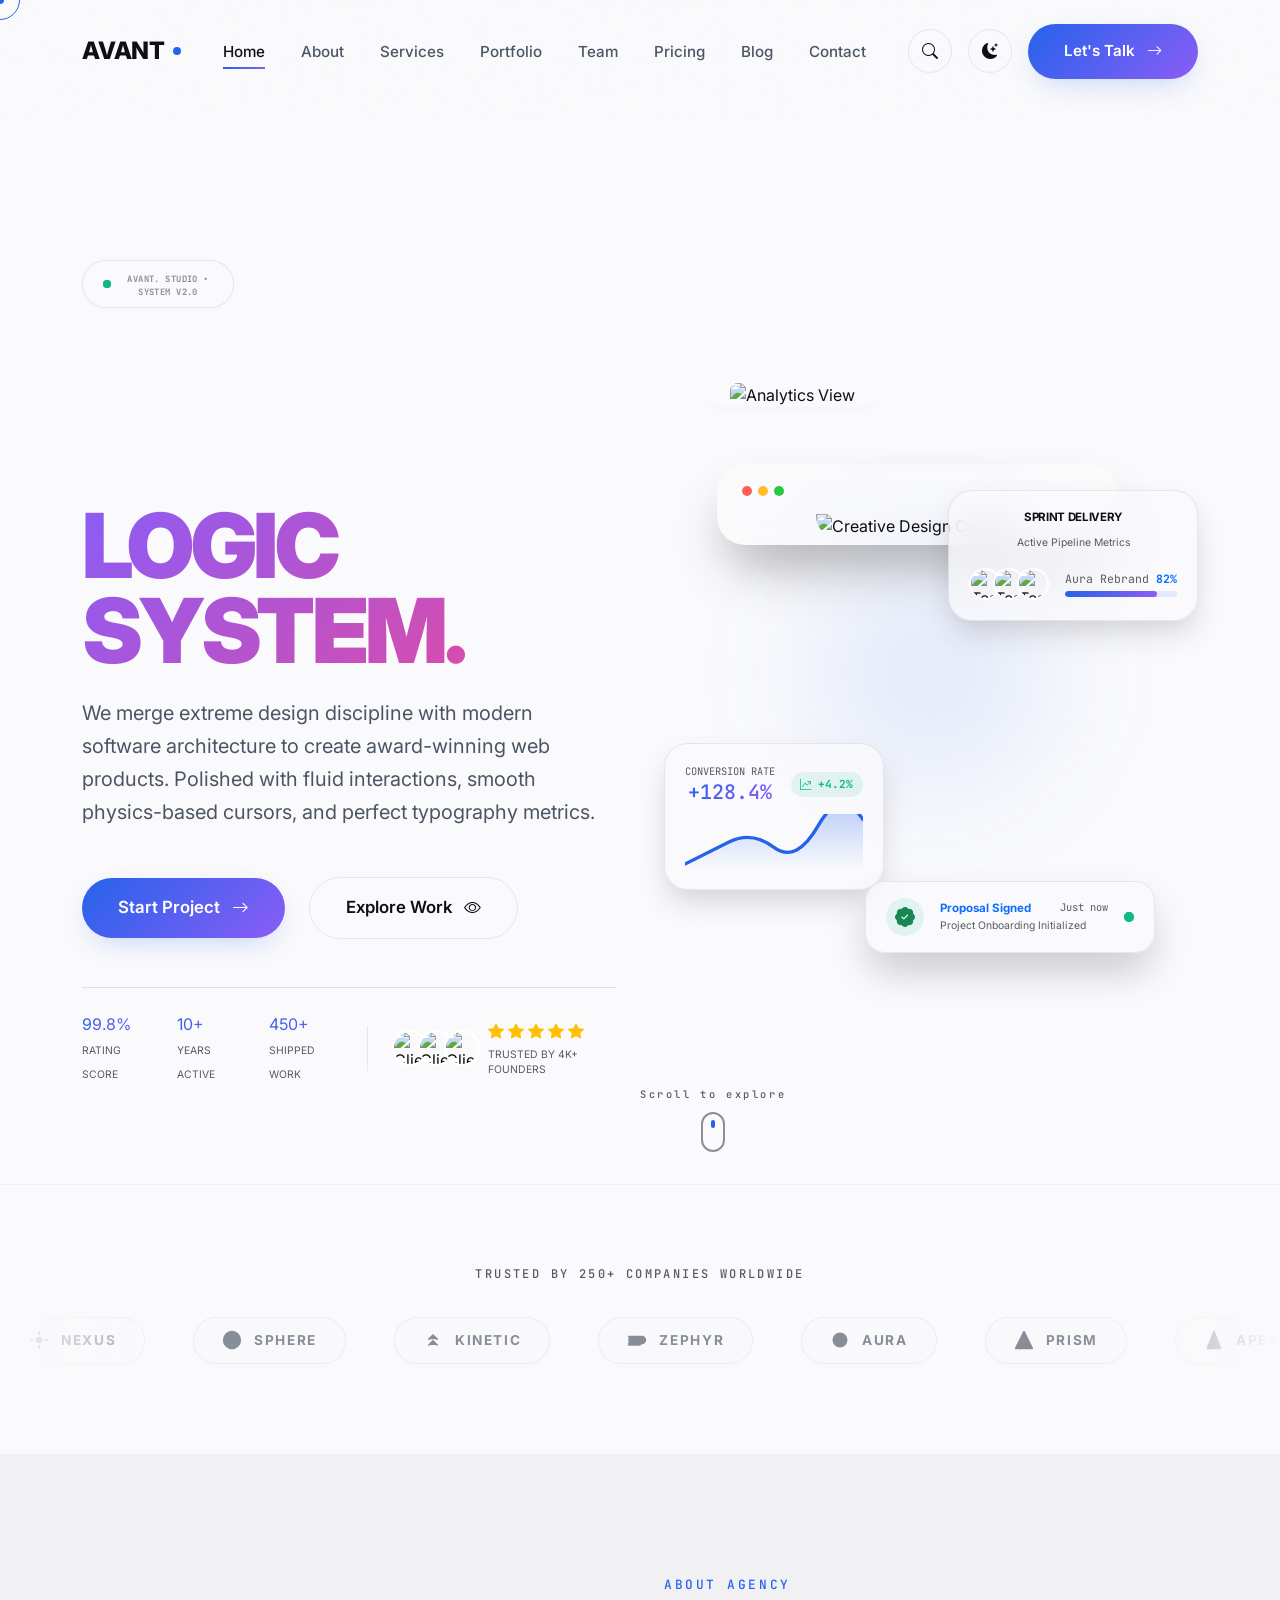
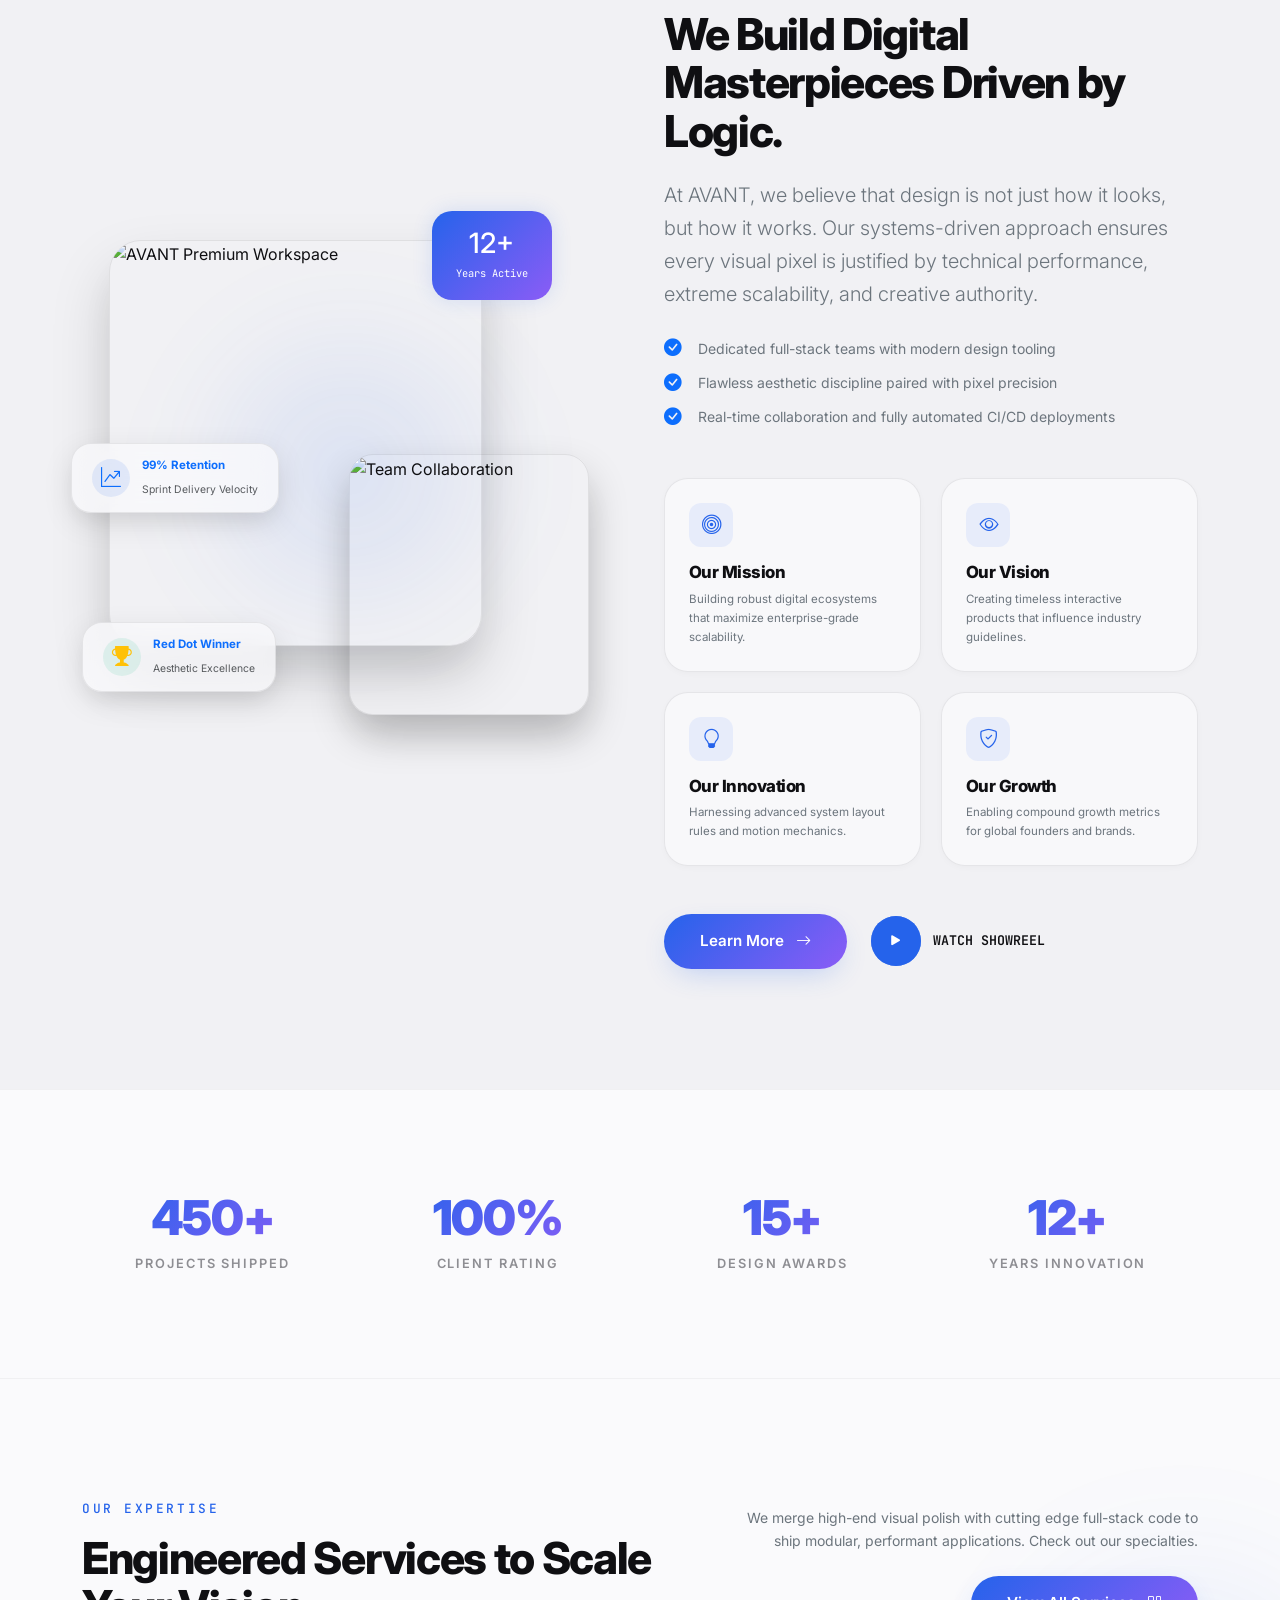
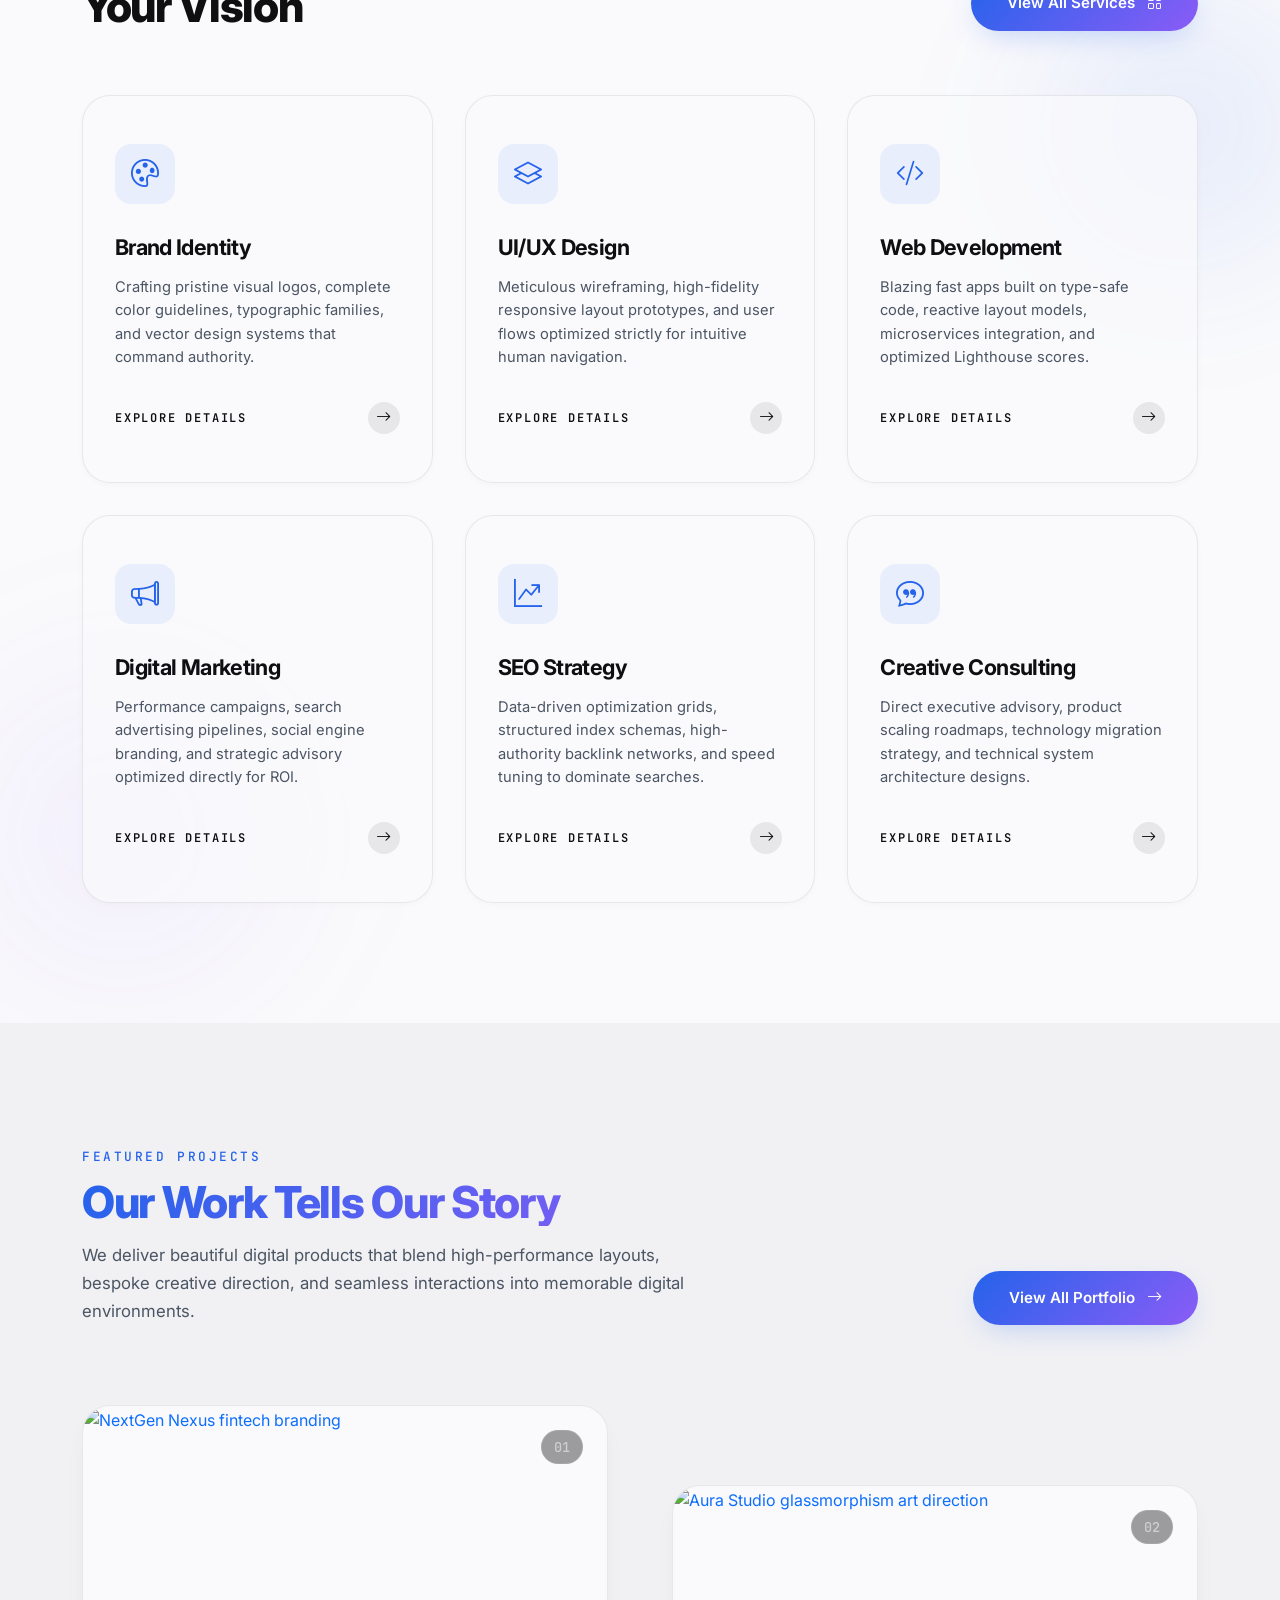
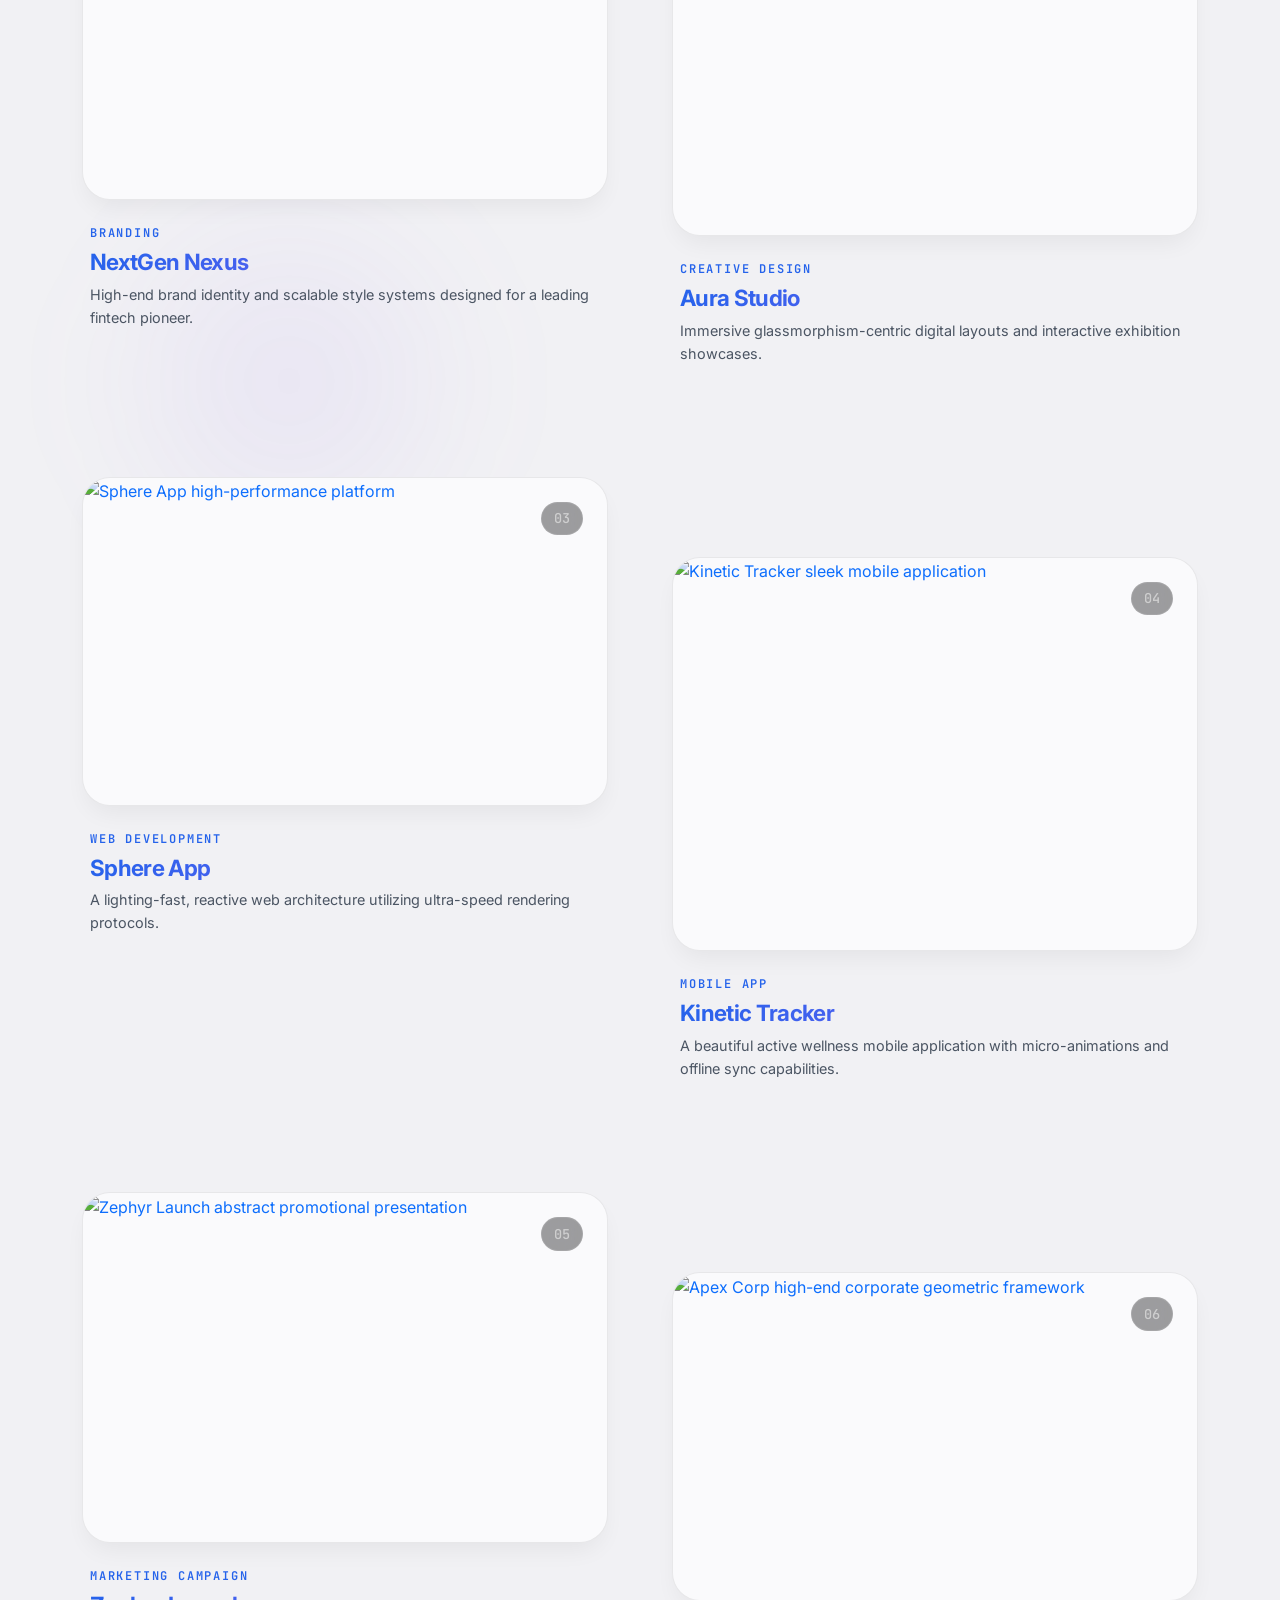
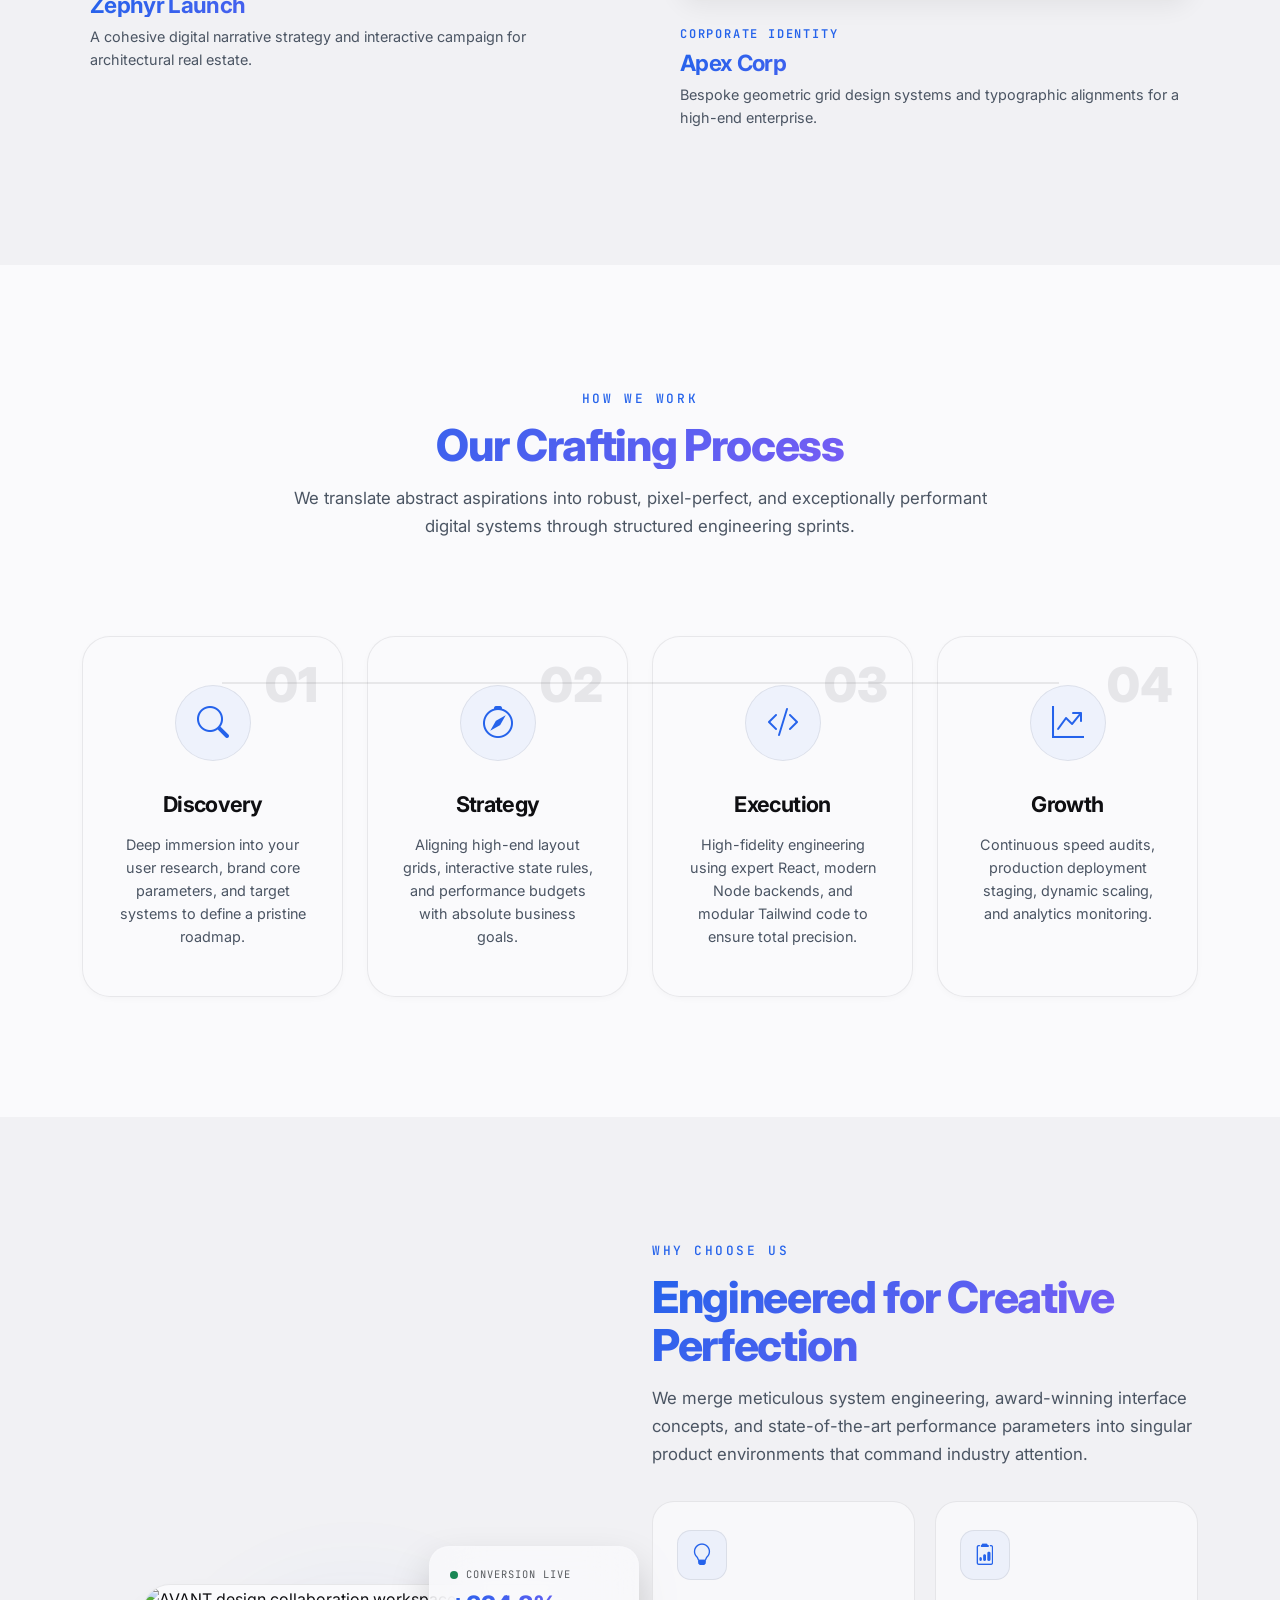
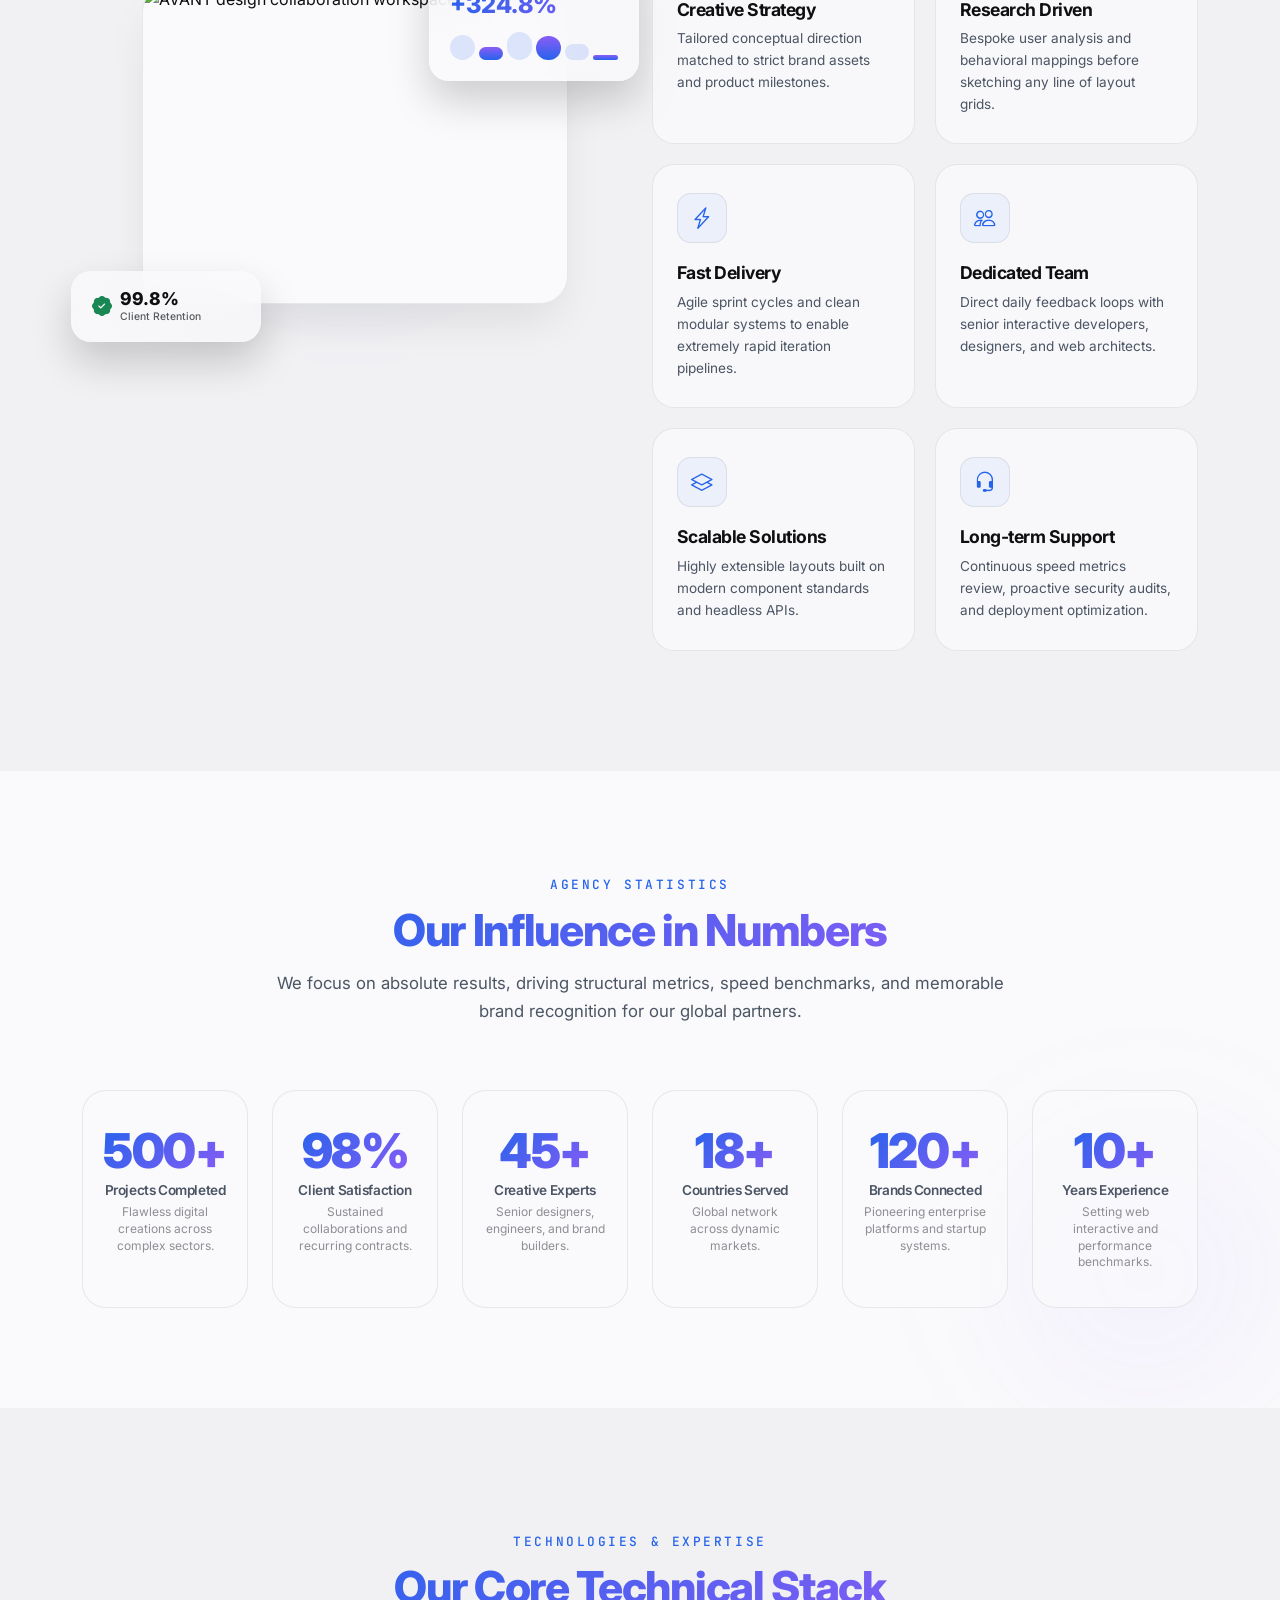
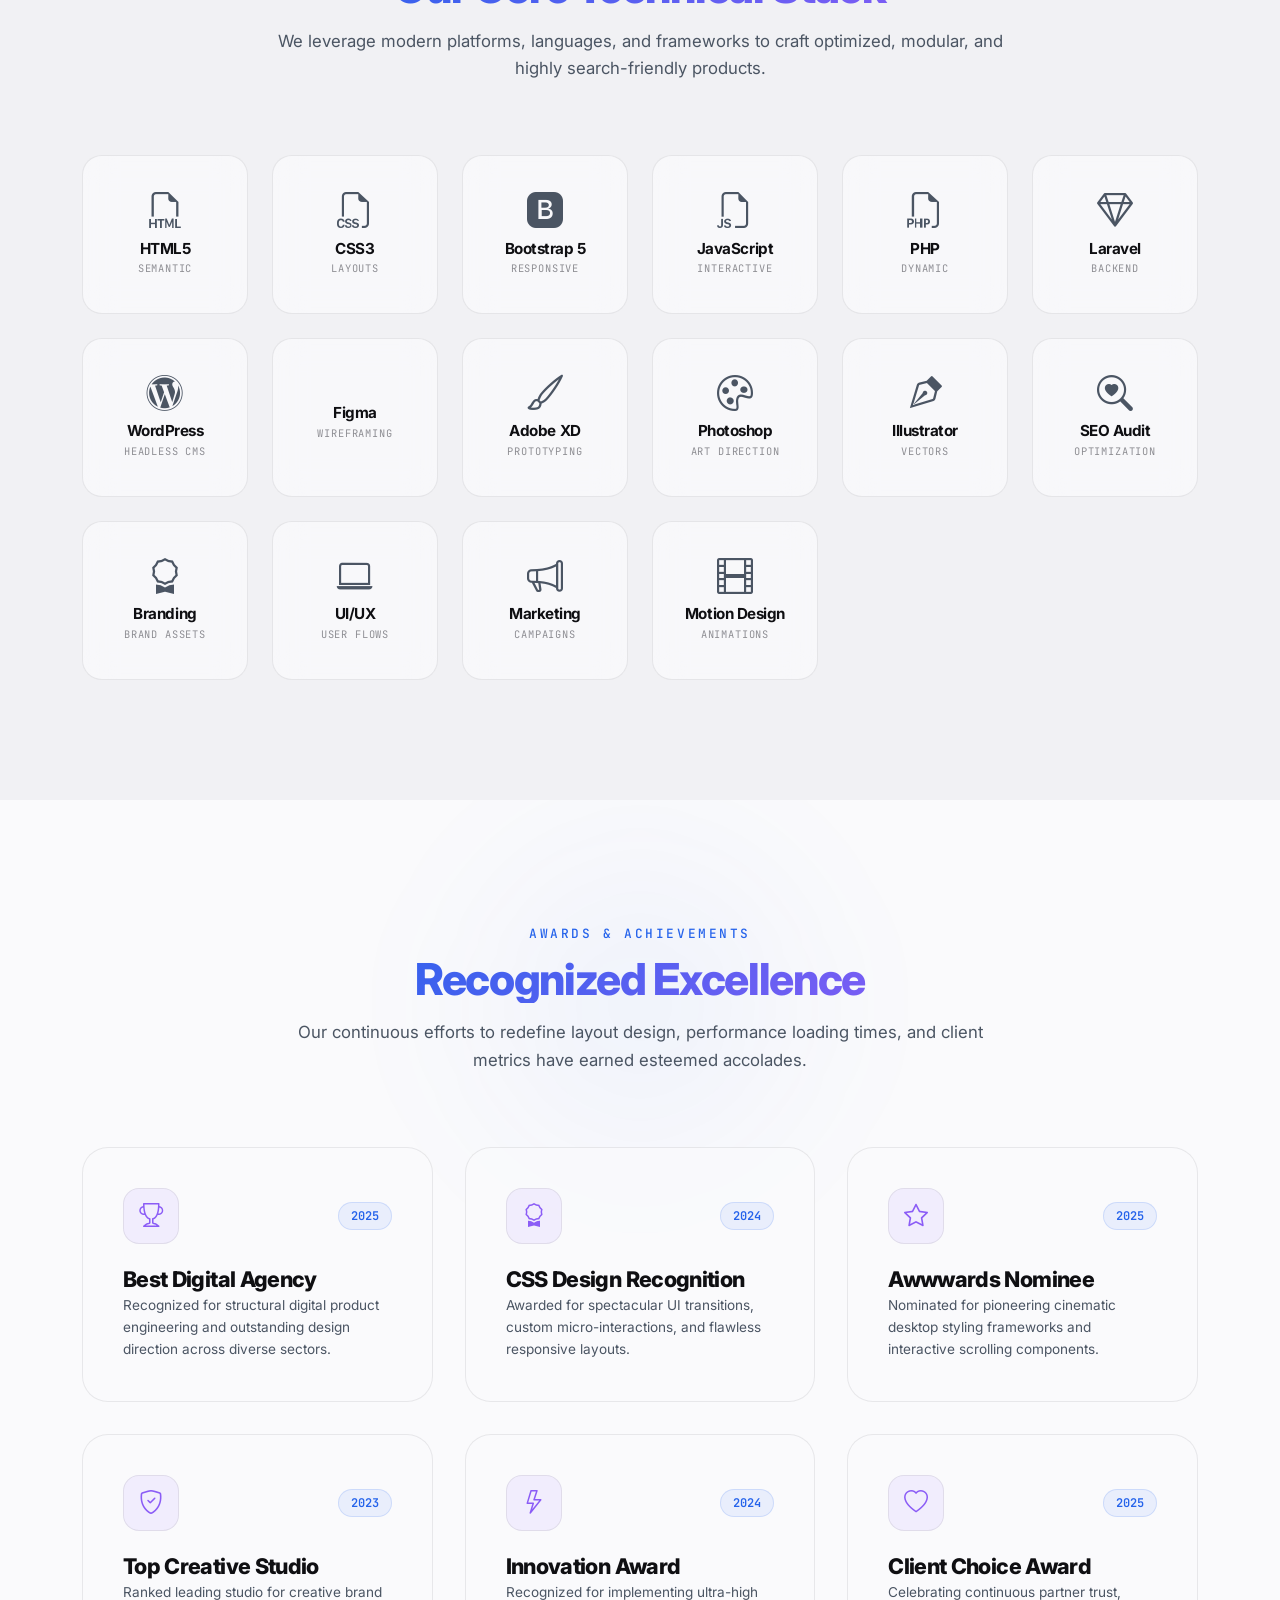
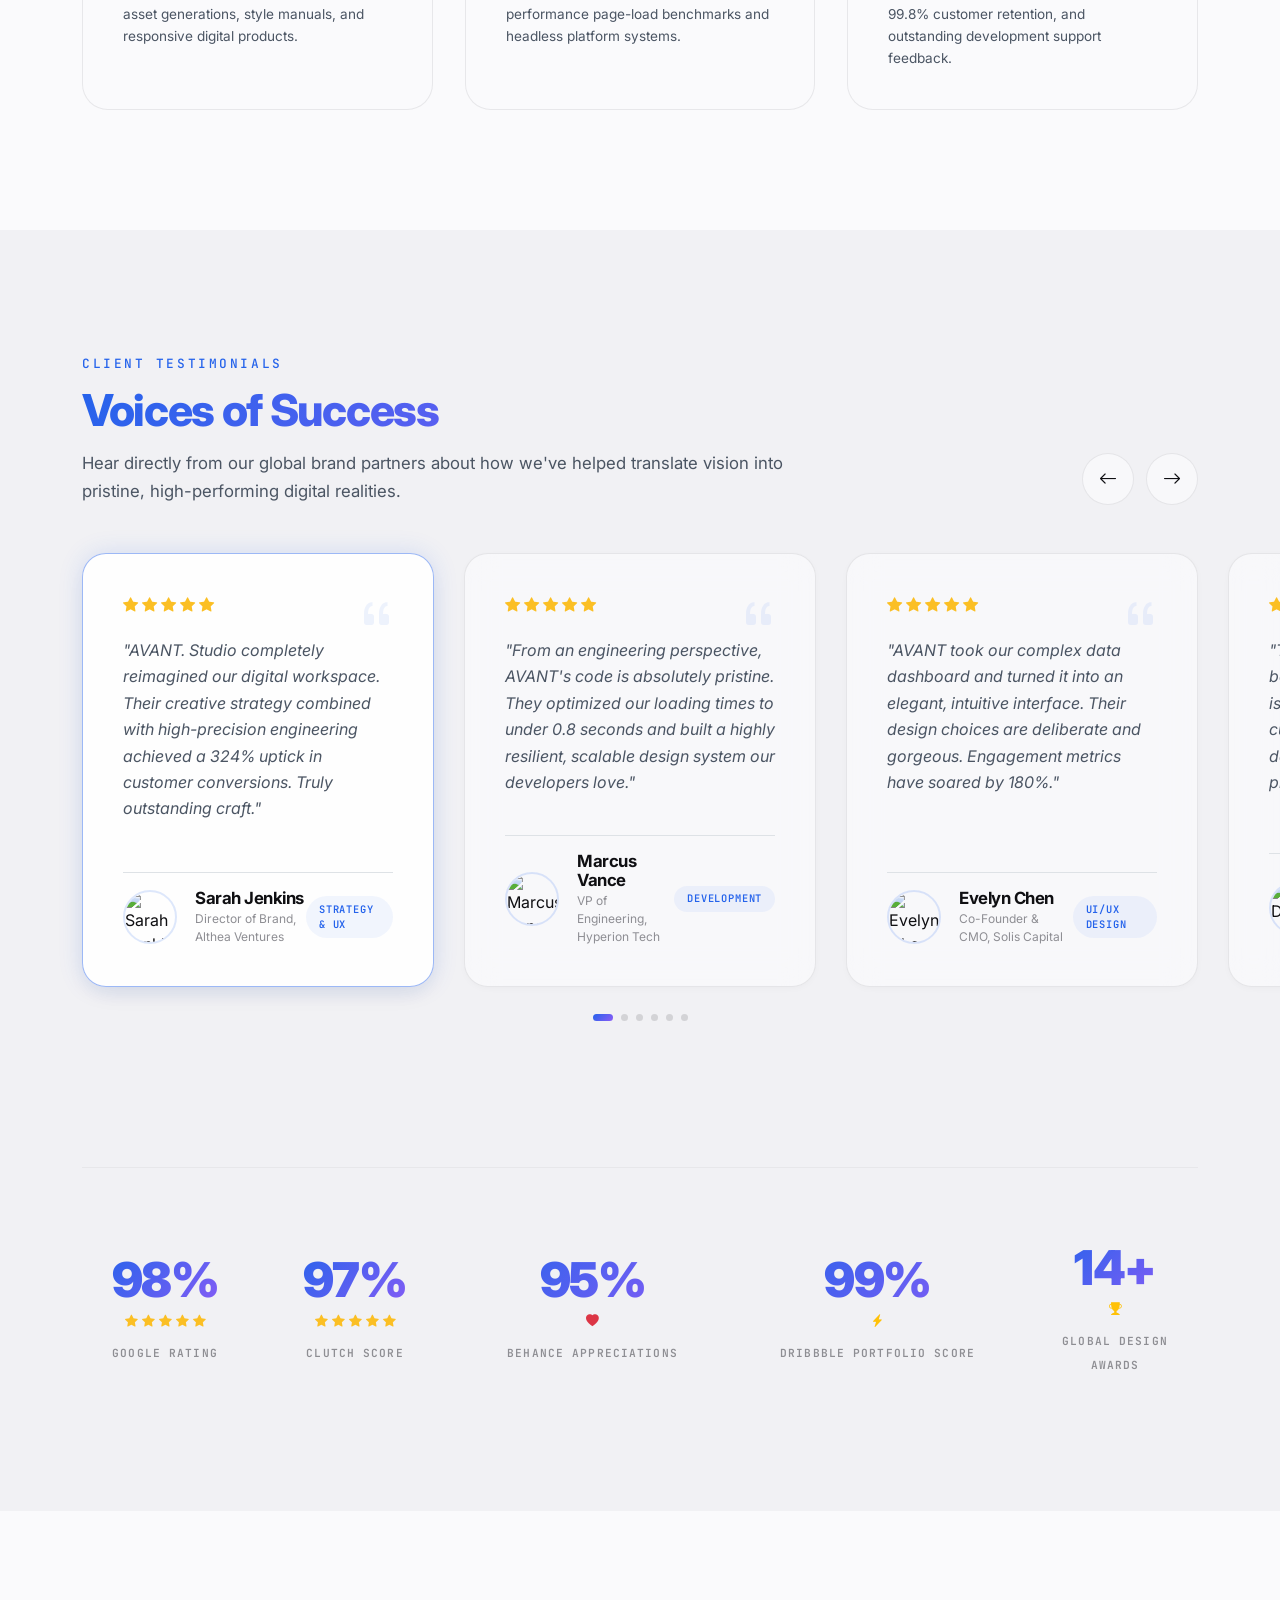
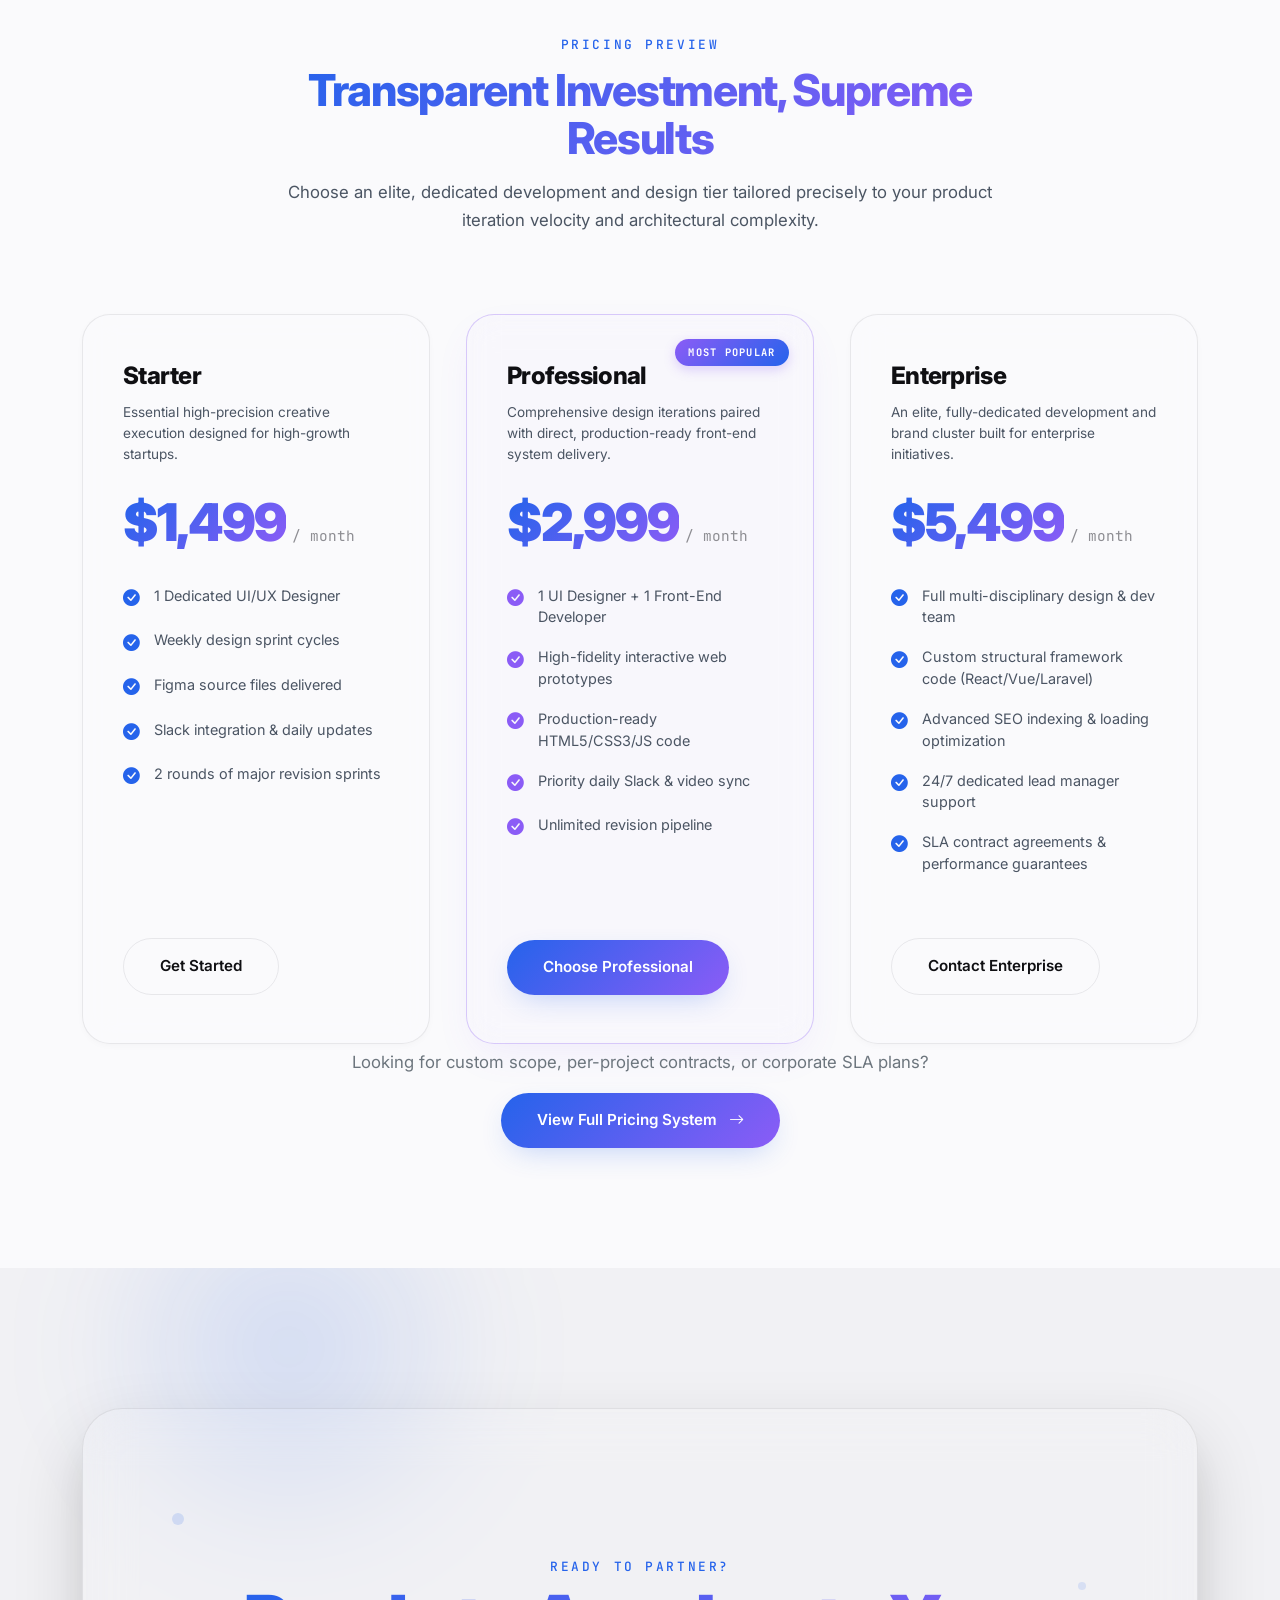
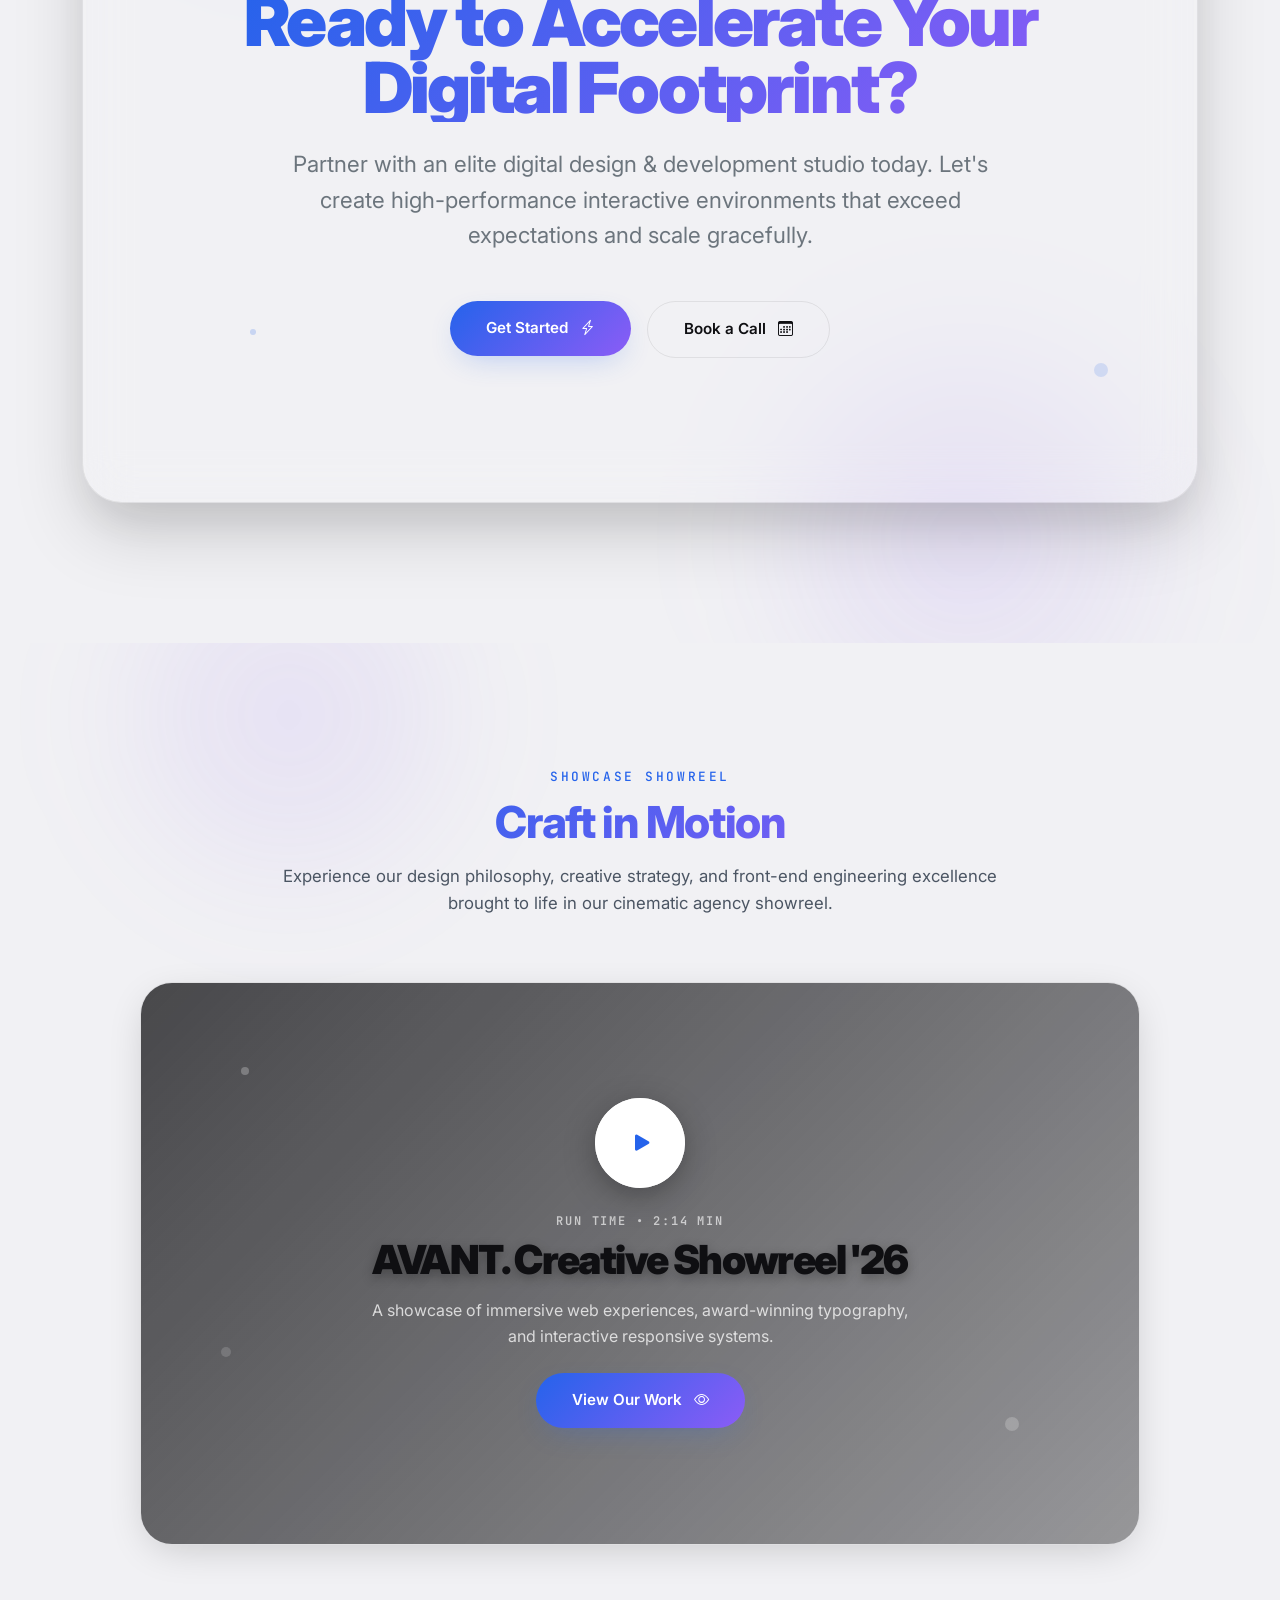
==== commit b860b9ce: "refactor: update asset paths to relative URLs and remove unused files" ====
--- a/index.html
+++ b/index.html
@@ -32,8 +32,8 @@
   <link rel="stylesheet" href="https://cdn.jsdelivr.net/npm/swiper@11/swiper-bundle.min.css" />
   
   <!-- Custom Core Styles -->
-  <link rel="stylesheet" href="/assets/css/style.css">
-  <link rel="stylesheet" href="/assets/css/responsive.css">
+  <link rel="stylesheet" href="./assets/css/style.css">
+  <link rel="stylesheet" href="./assets/css/responsive.css">
 
   <!-- No-Flicker Inline Theme Script -->
   <script>
@@ -2479,7 +2479,7 @@
   <script src="https://cdn.jsdelivr.net/npm/swiper@11/swiper-bundle.min.js"></script>
   
   <!-- Custom Core Script -->
-  <script src="/assets/js/main.js"></script>
+  <script src="./assets/js/main.js"></script>
 
 </body>
 </html>
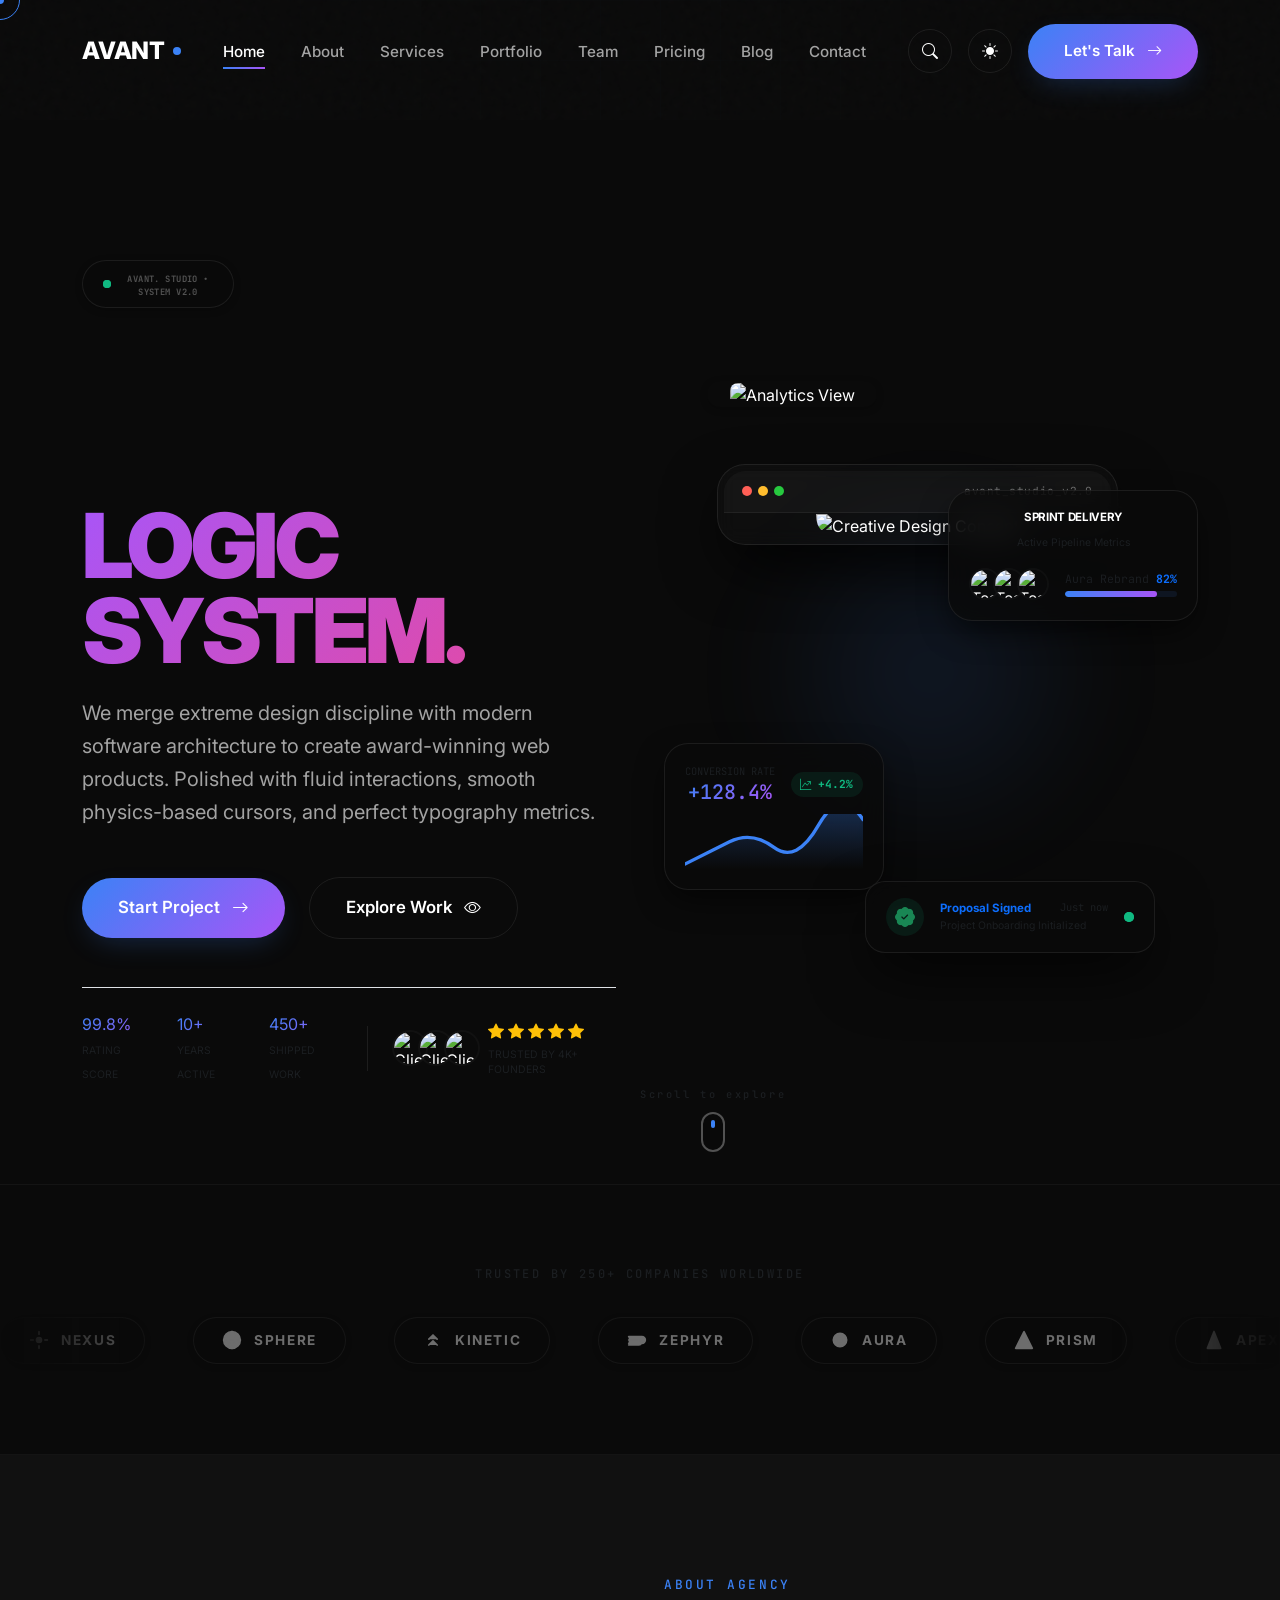
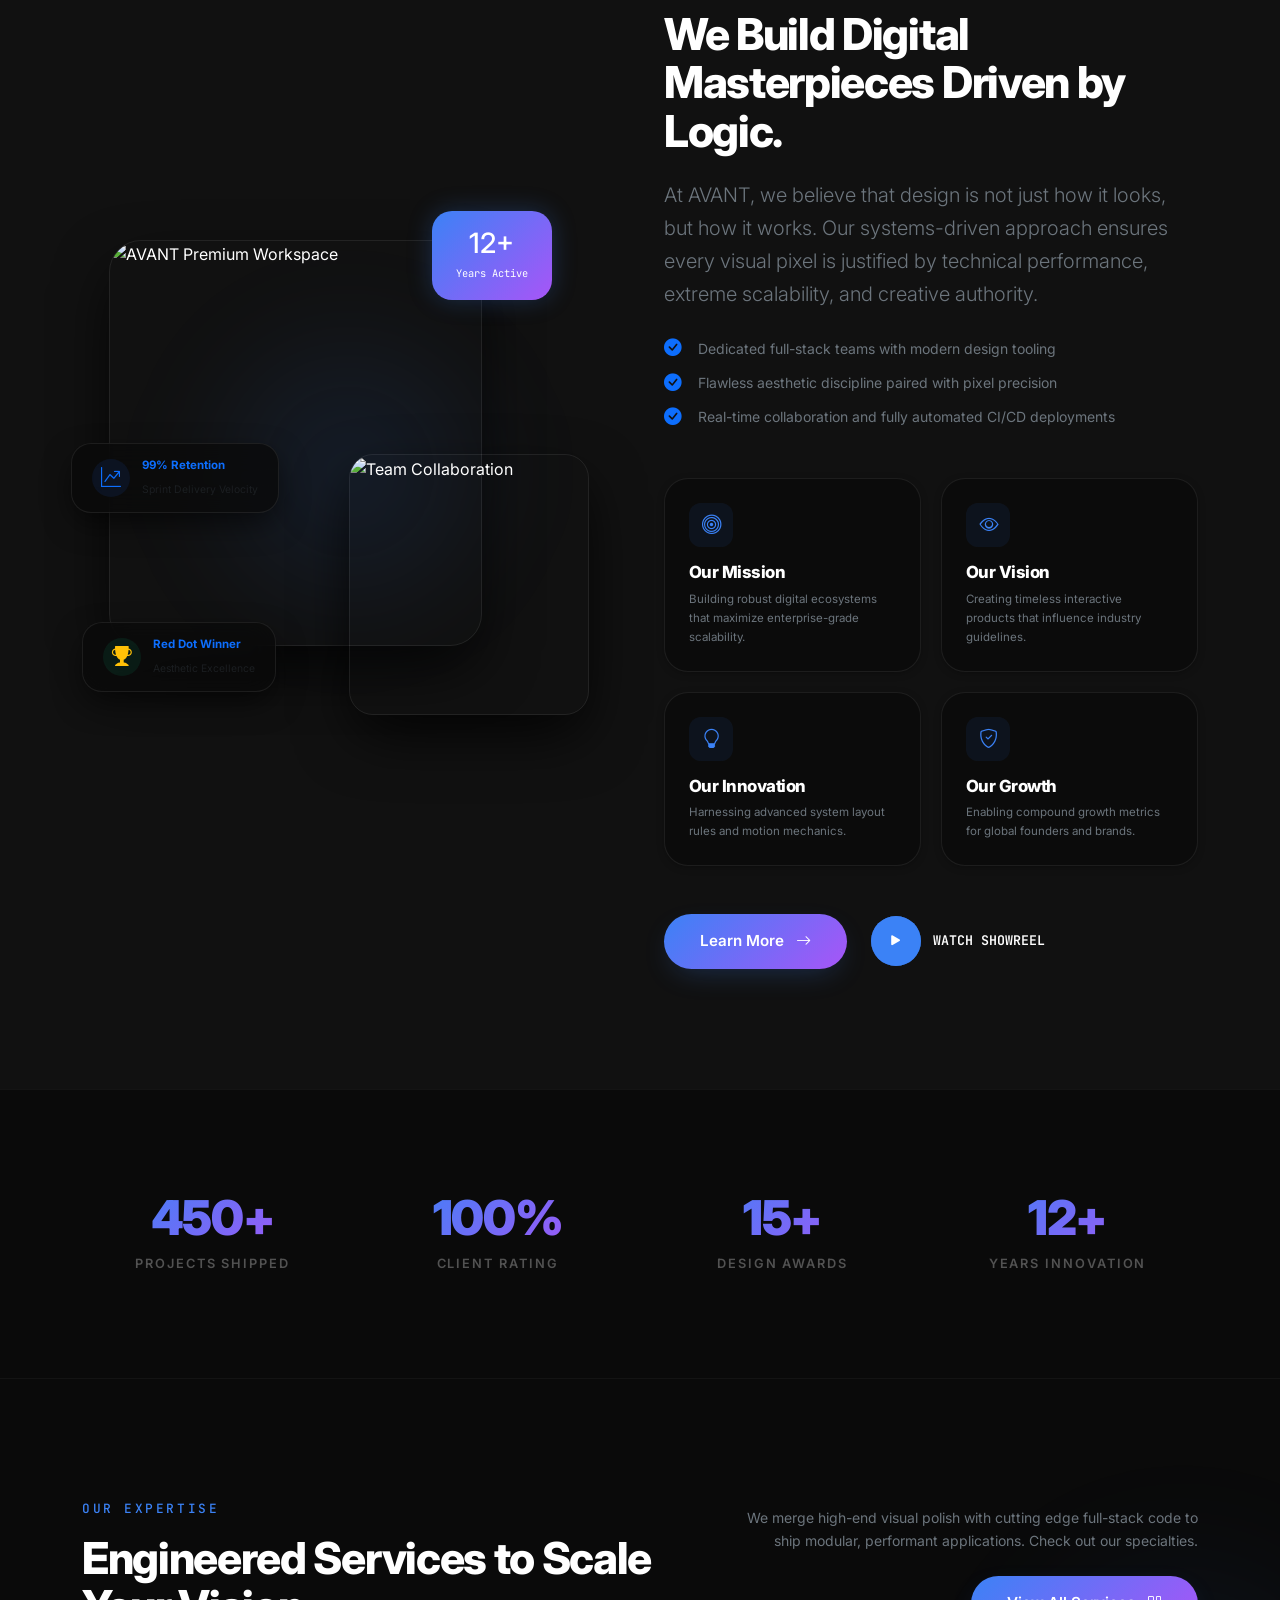
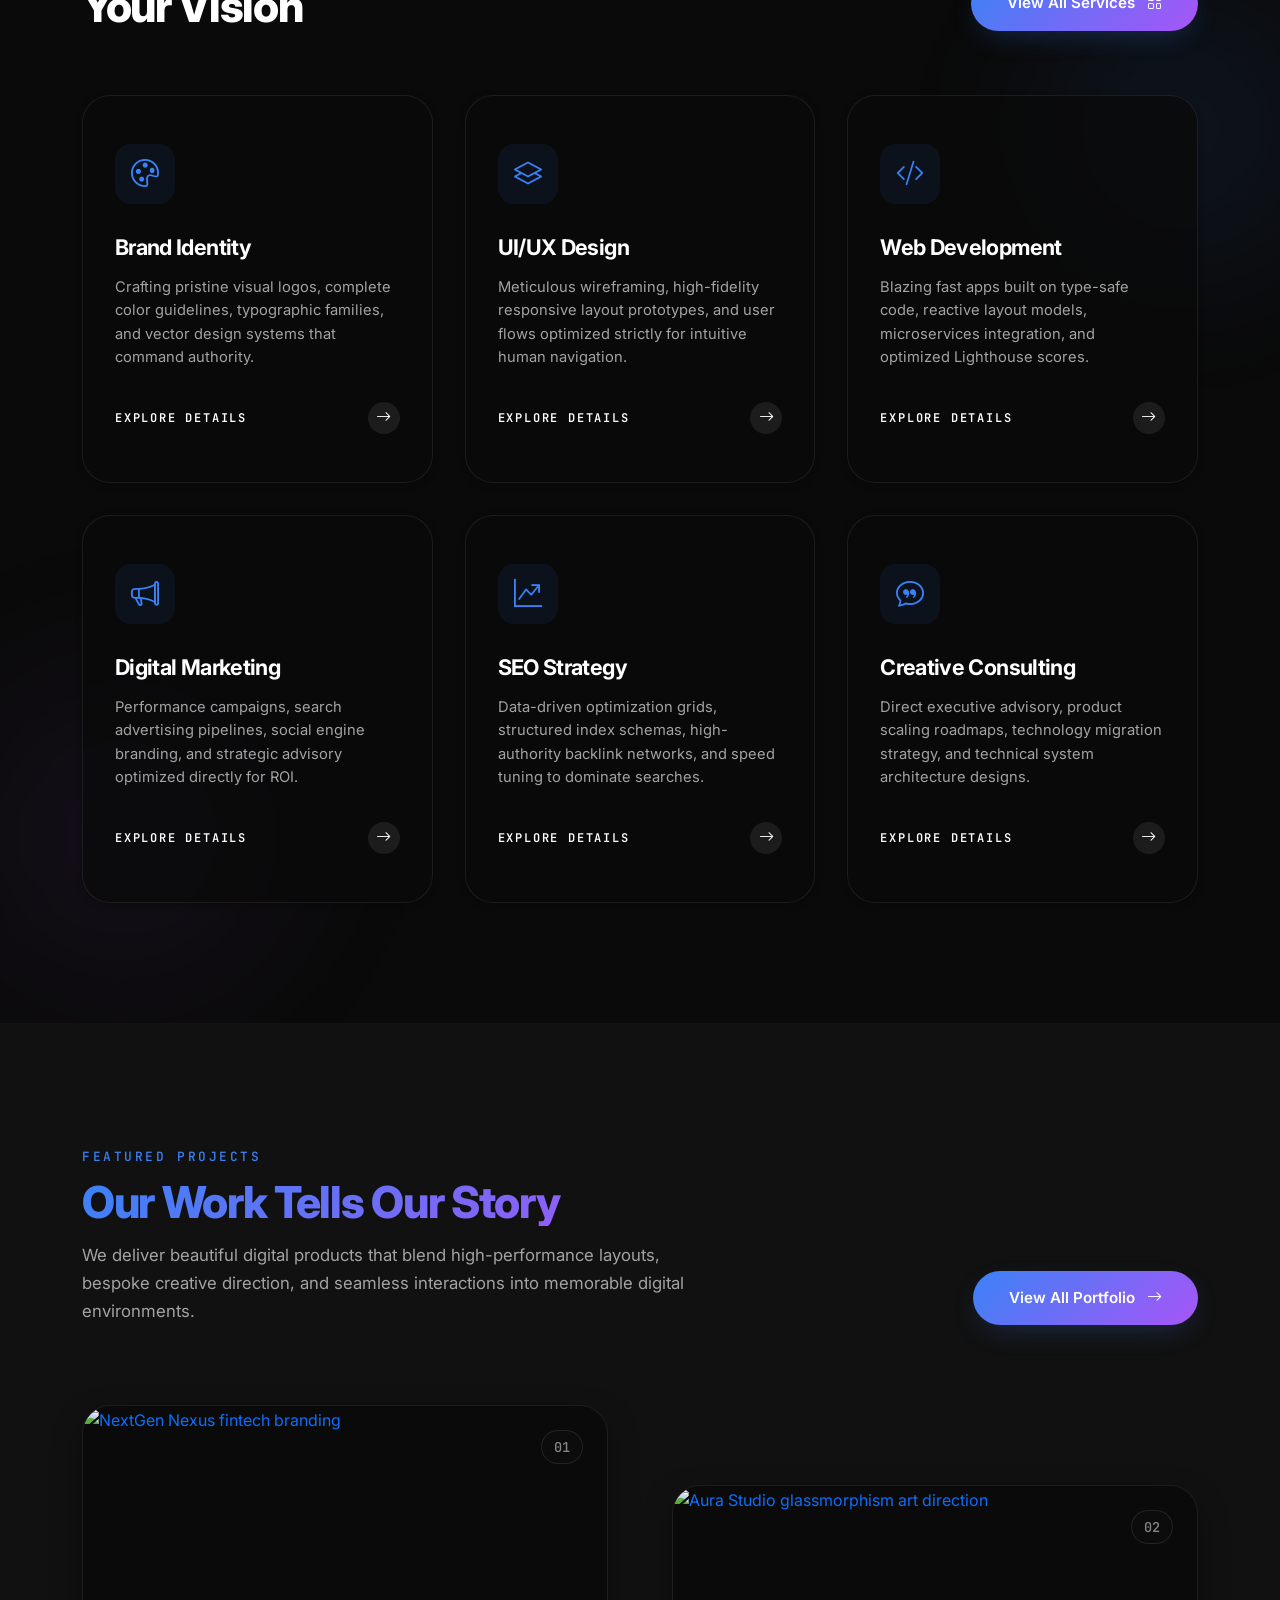
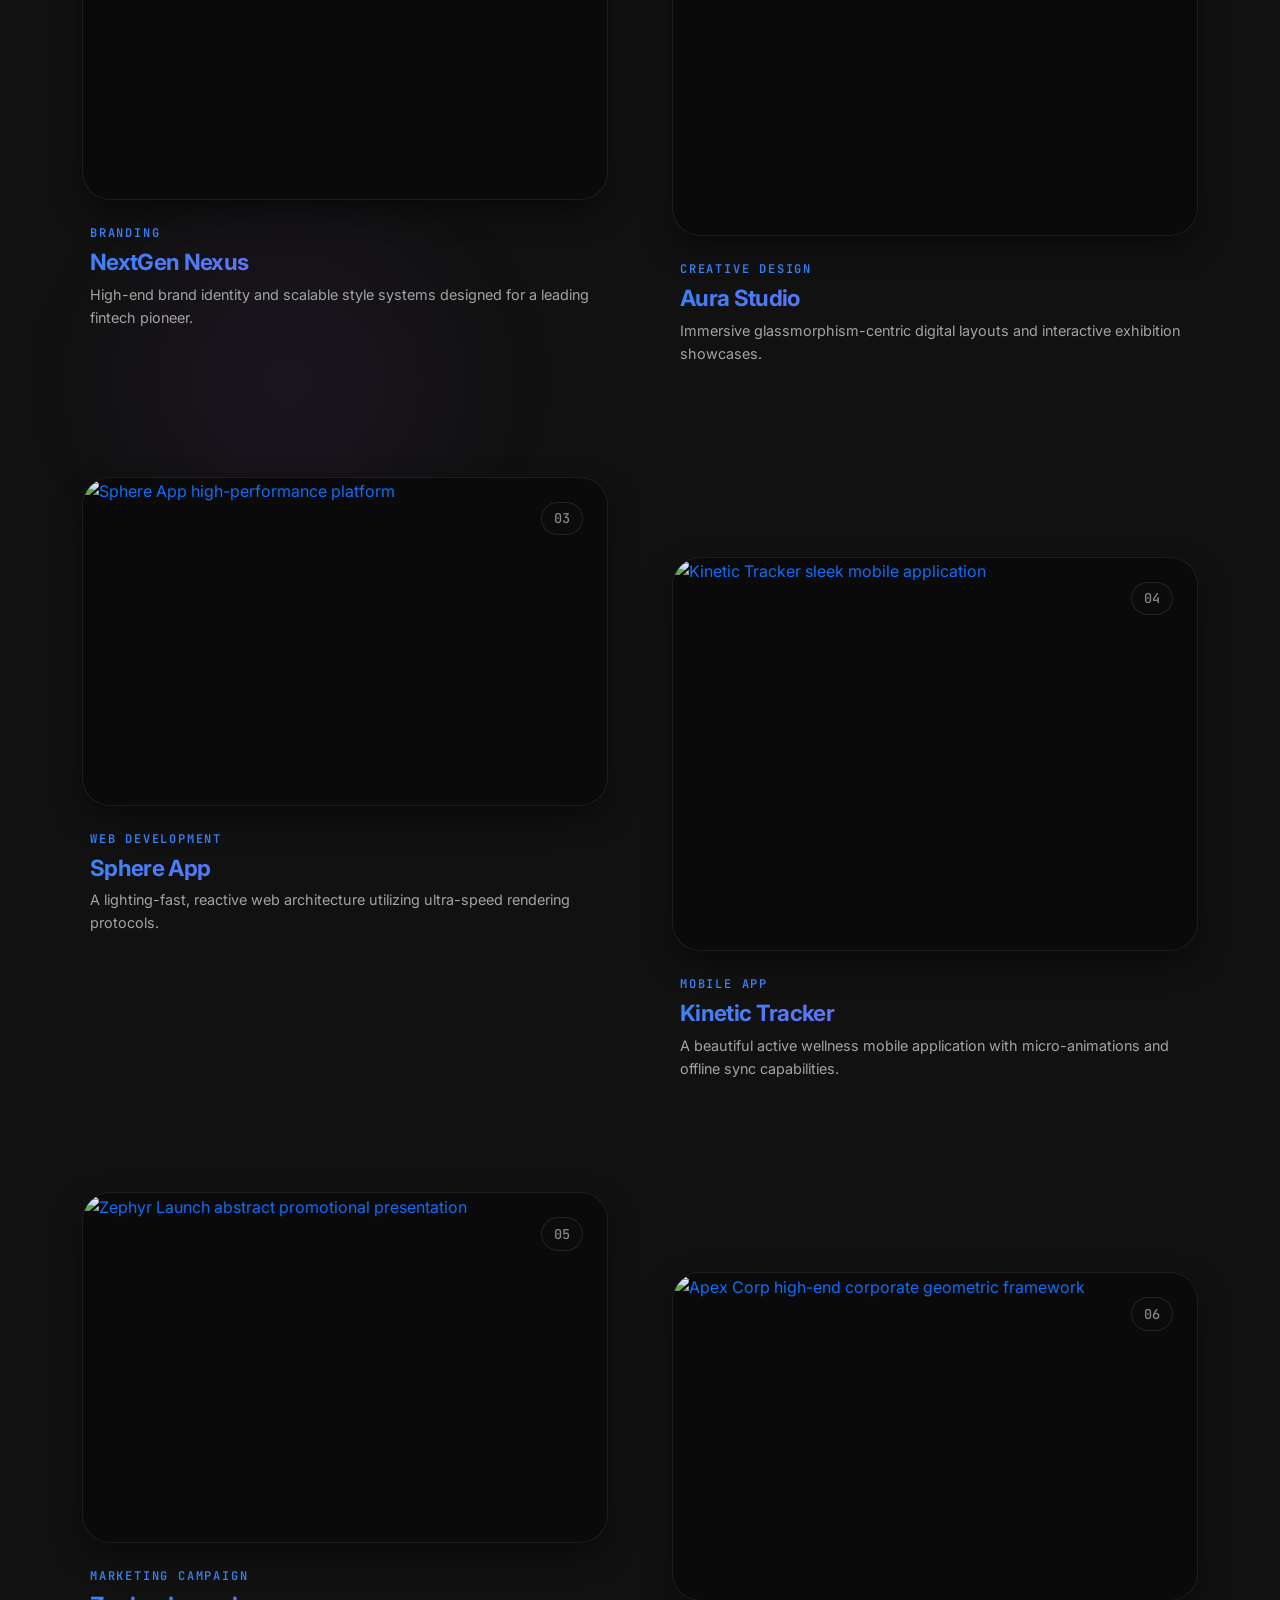
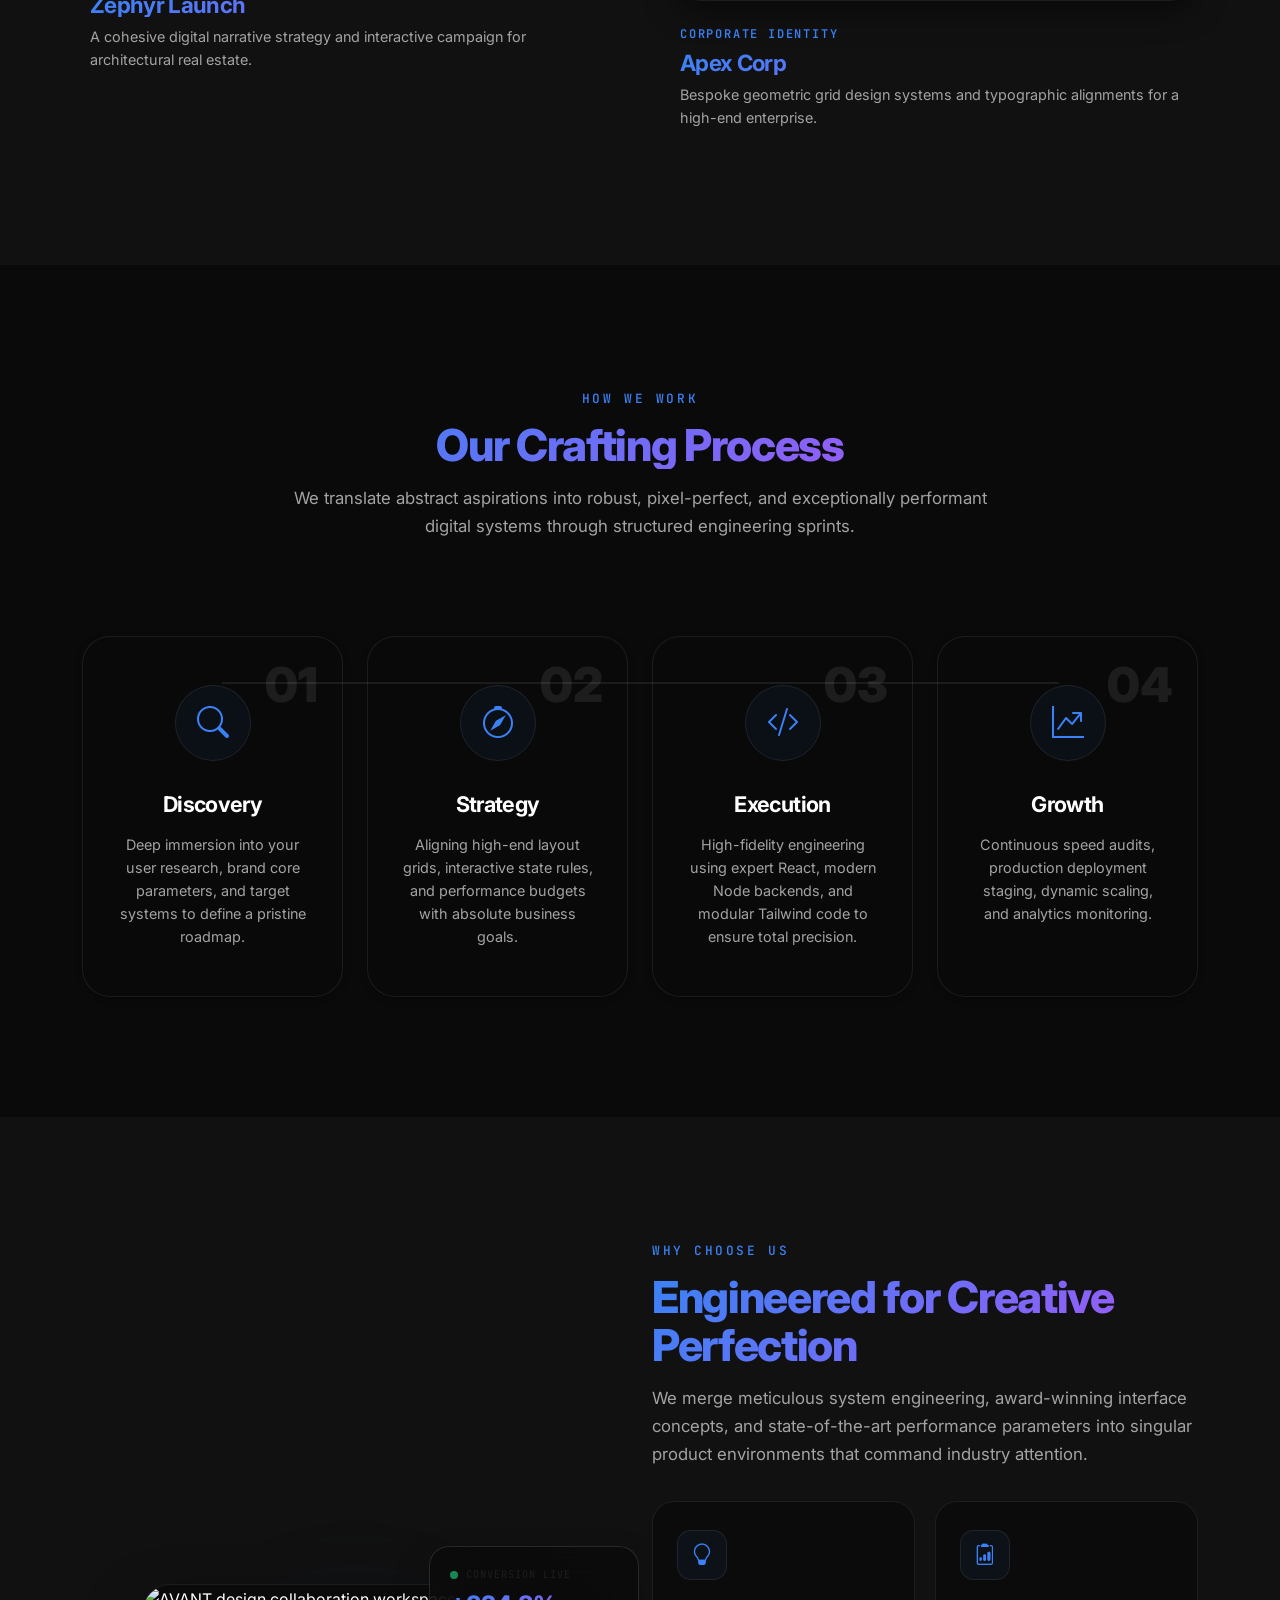
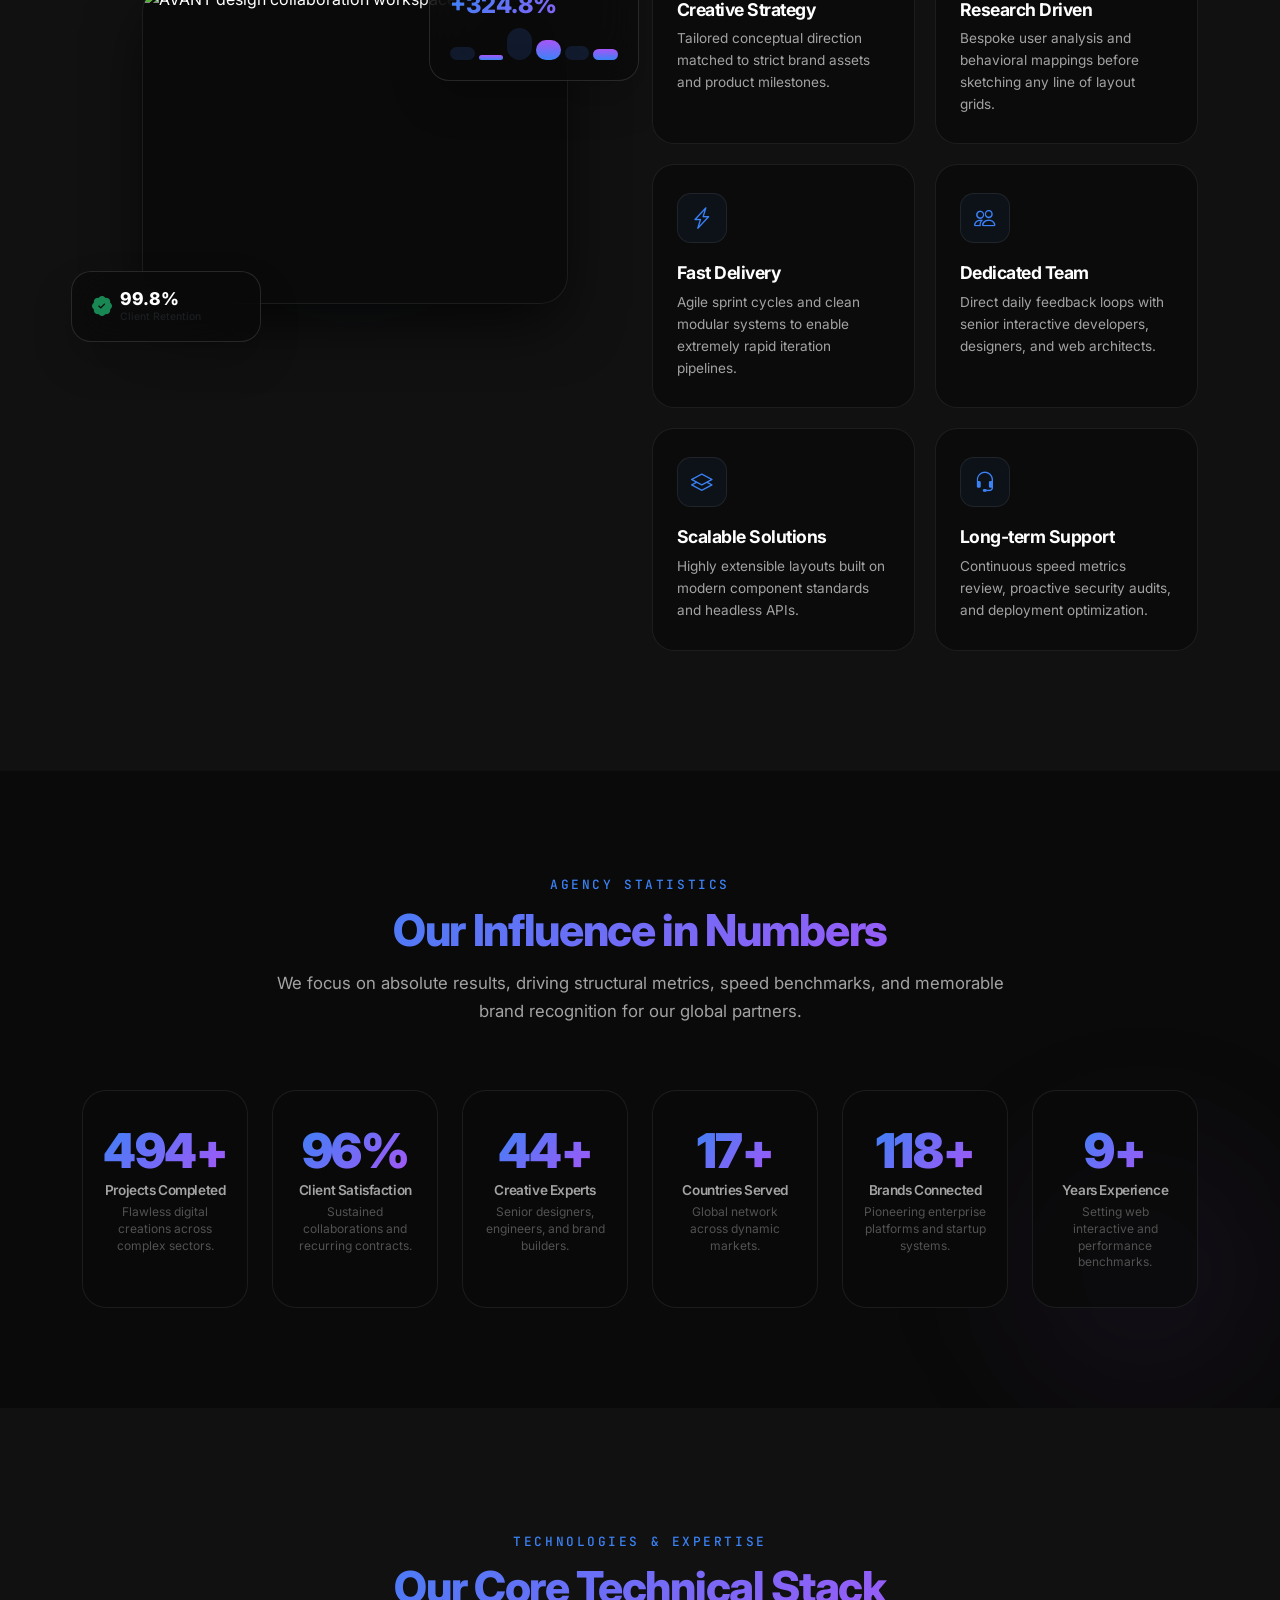
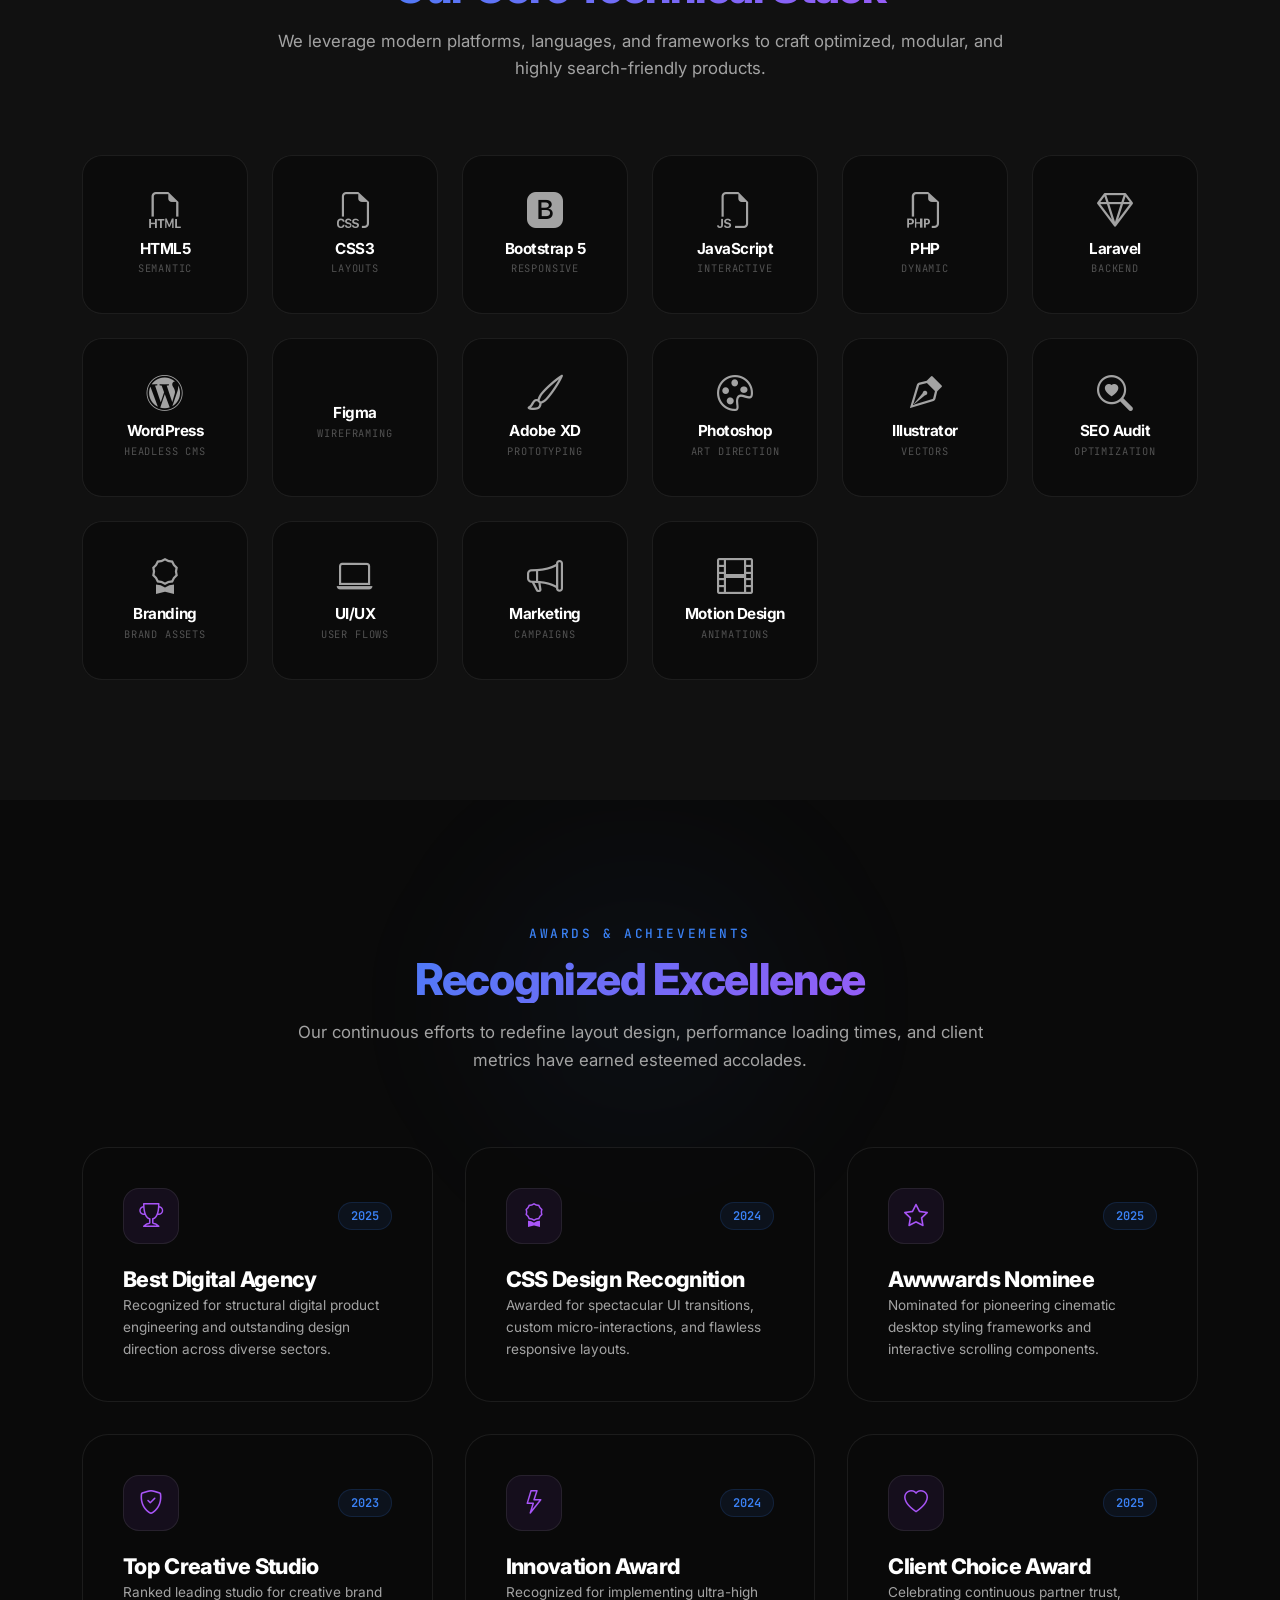
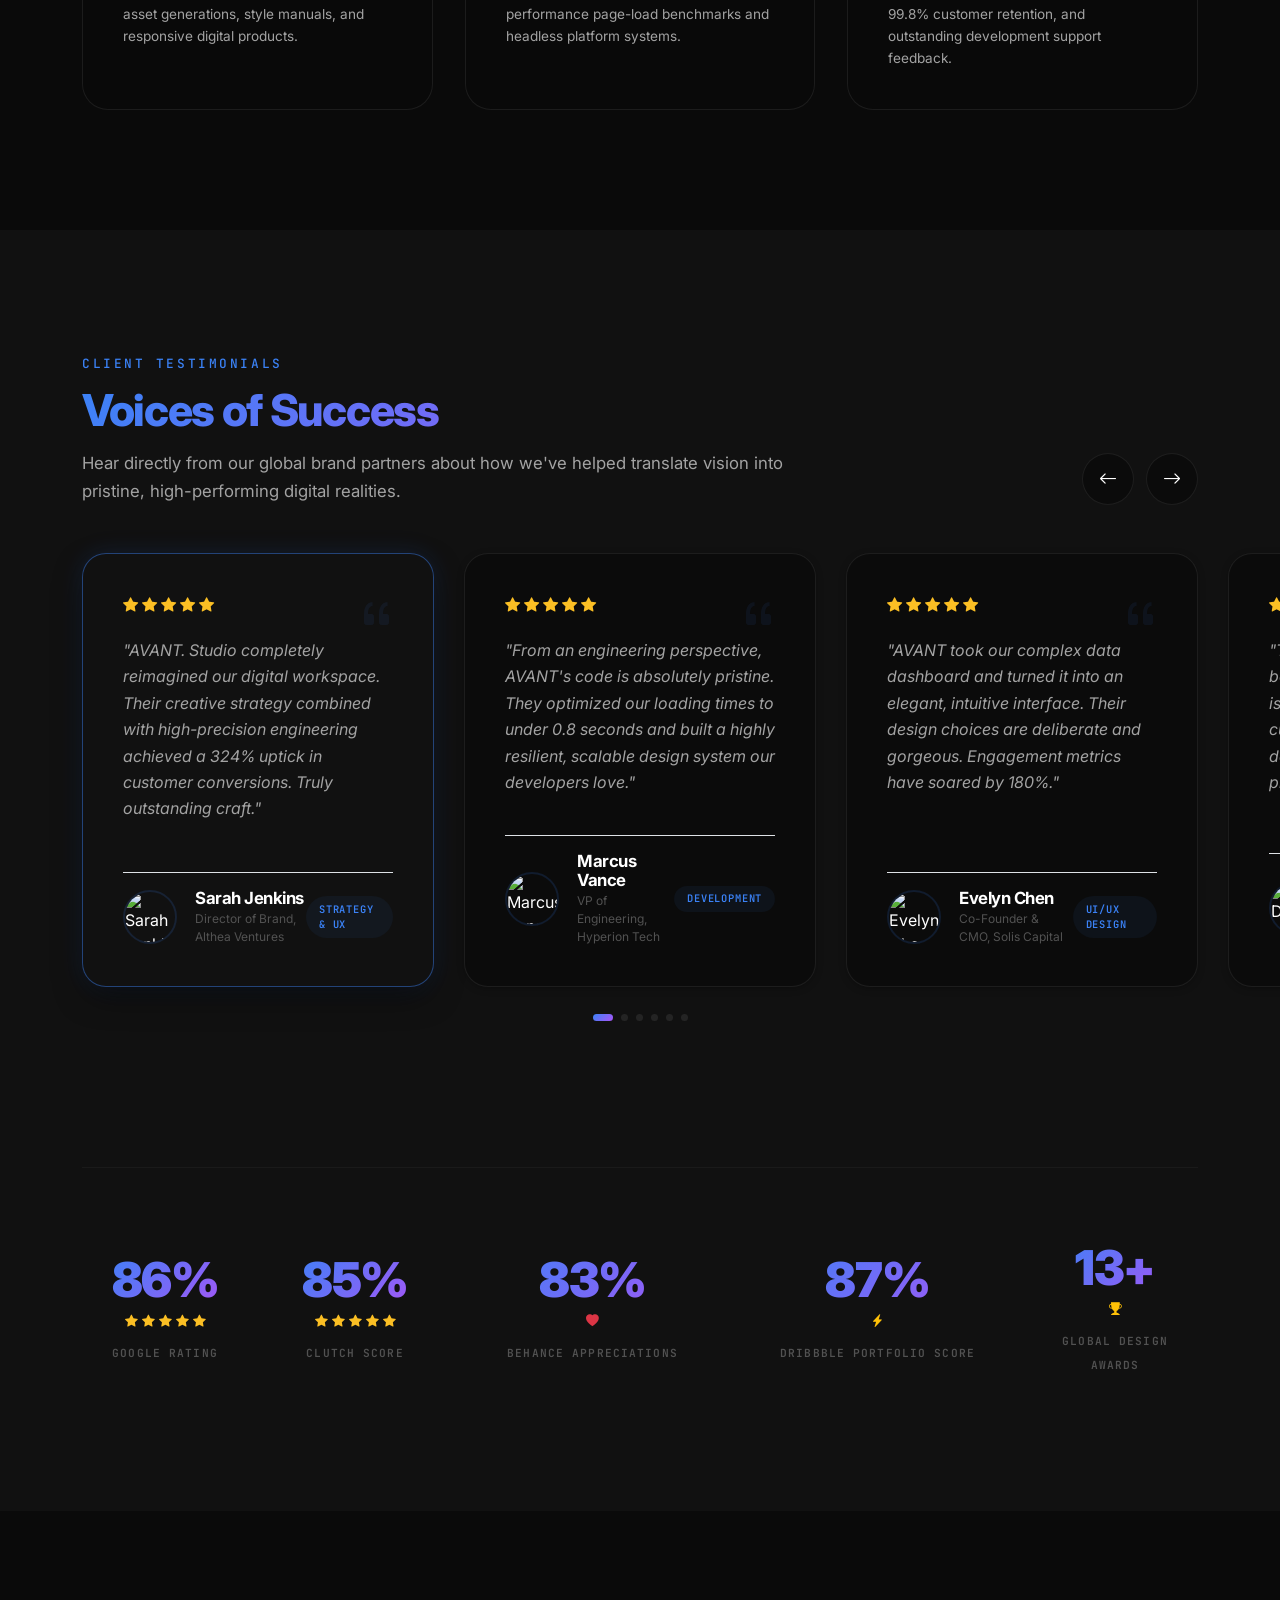
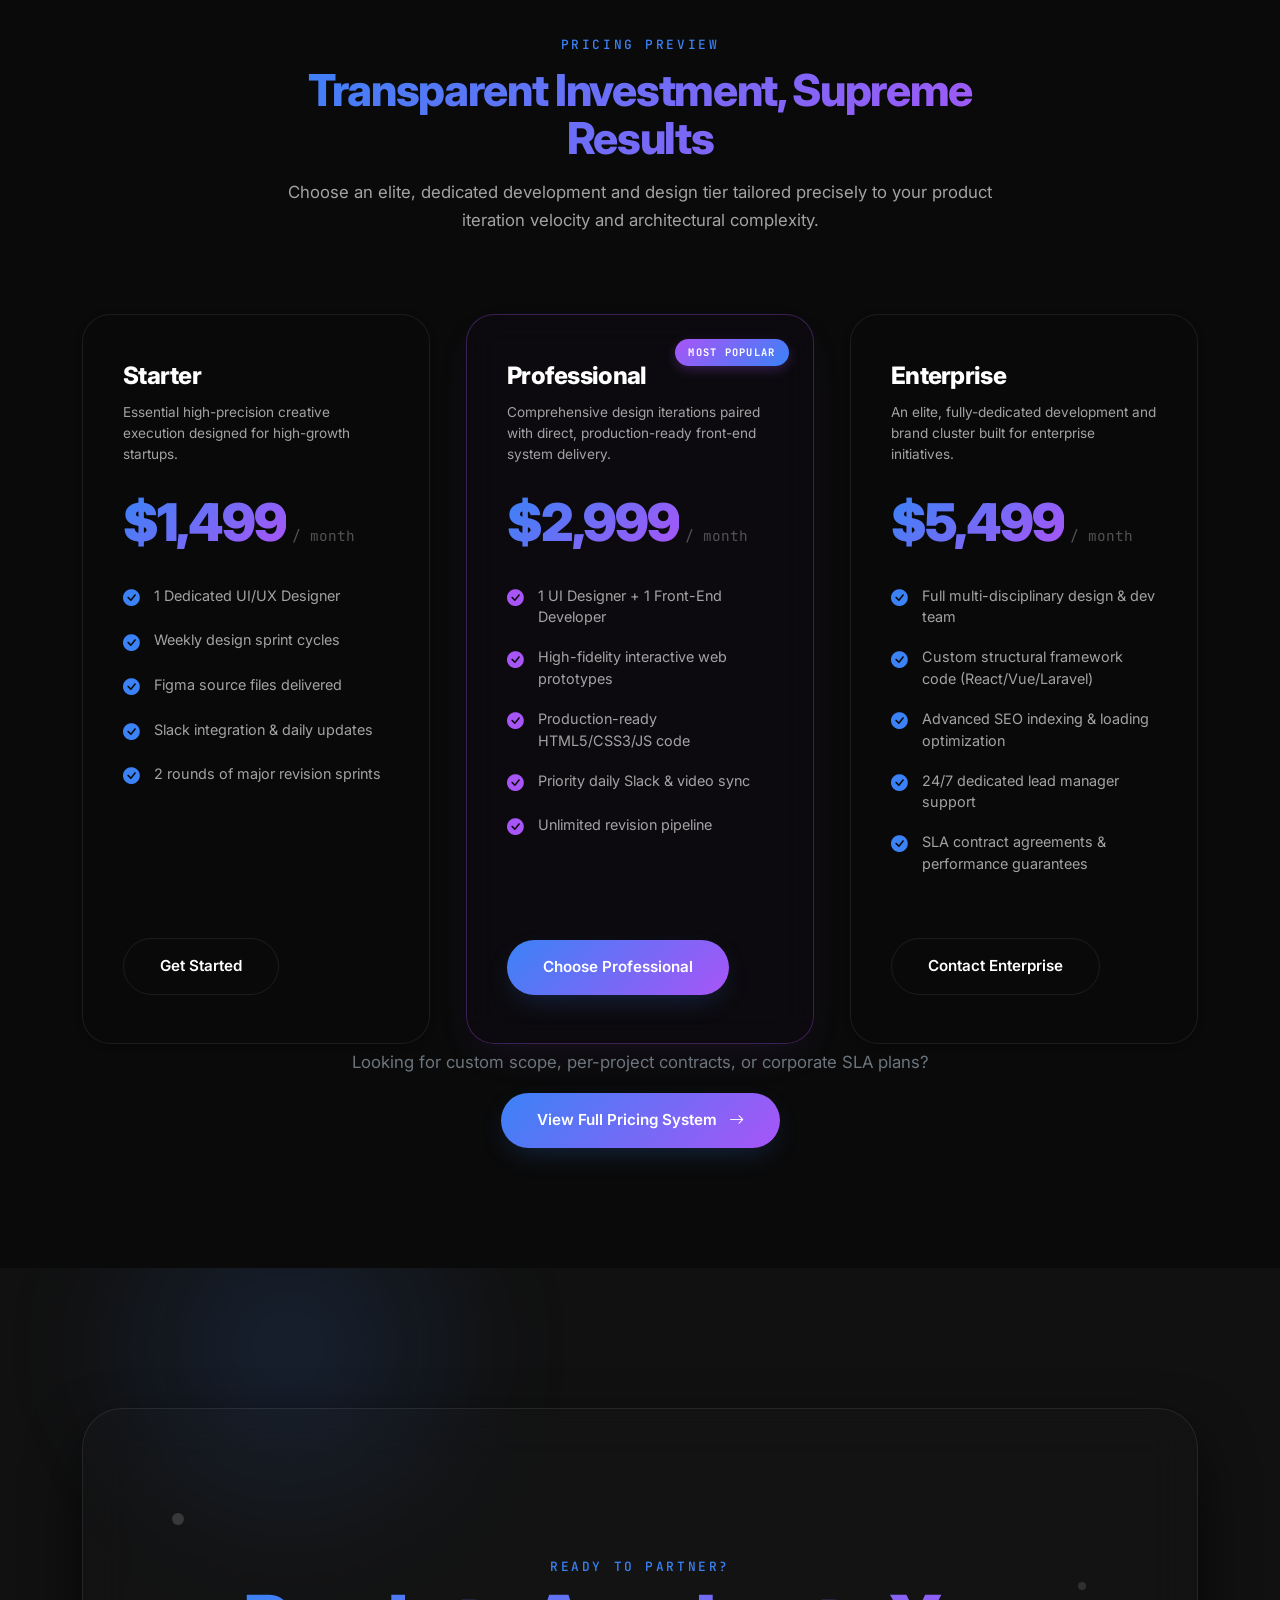
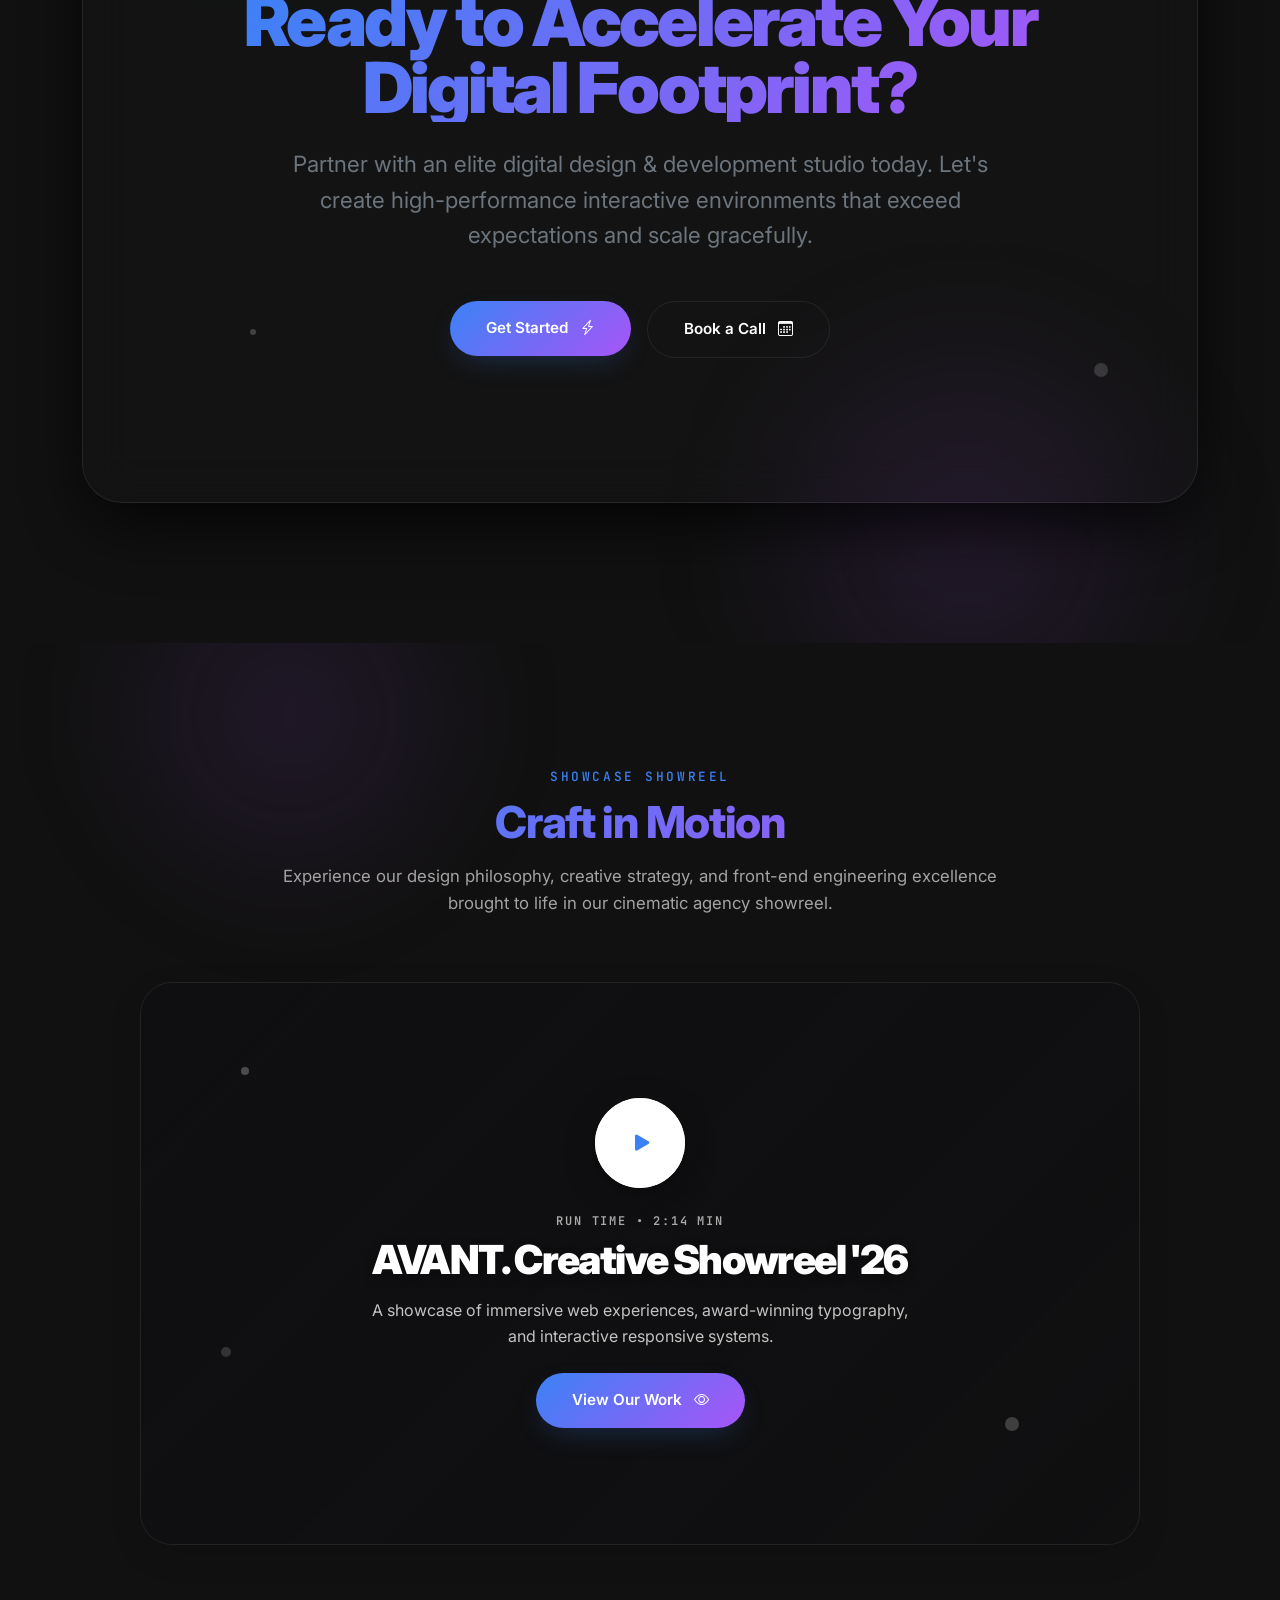
==== commit 3126f846: "by default dark mood" ====
--- a/index.html
+++ b/index.html
@@ -39,8 +39,7 @@
   <script>
     (function () {
       const savedTheme = localStorage.getItem("agency-theme");
-      const prefersDark = window.matchMedia("(prefers-color-scheme: dark)").matches;
-      document.documentElement.setAttribute("data-theme", savedTheme || (prefersDark ? "dark" : "light"));
+      document.documentElement.setAttribute("data-theme", savedTheme || "dark");
     })();
   </script>
 </head>
